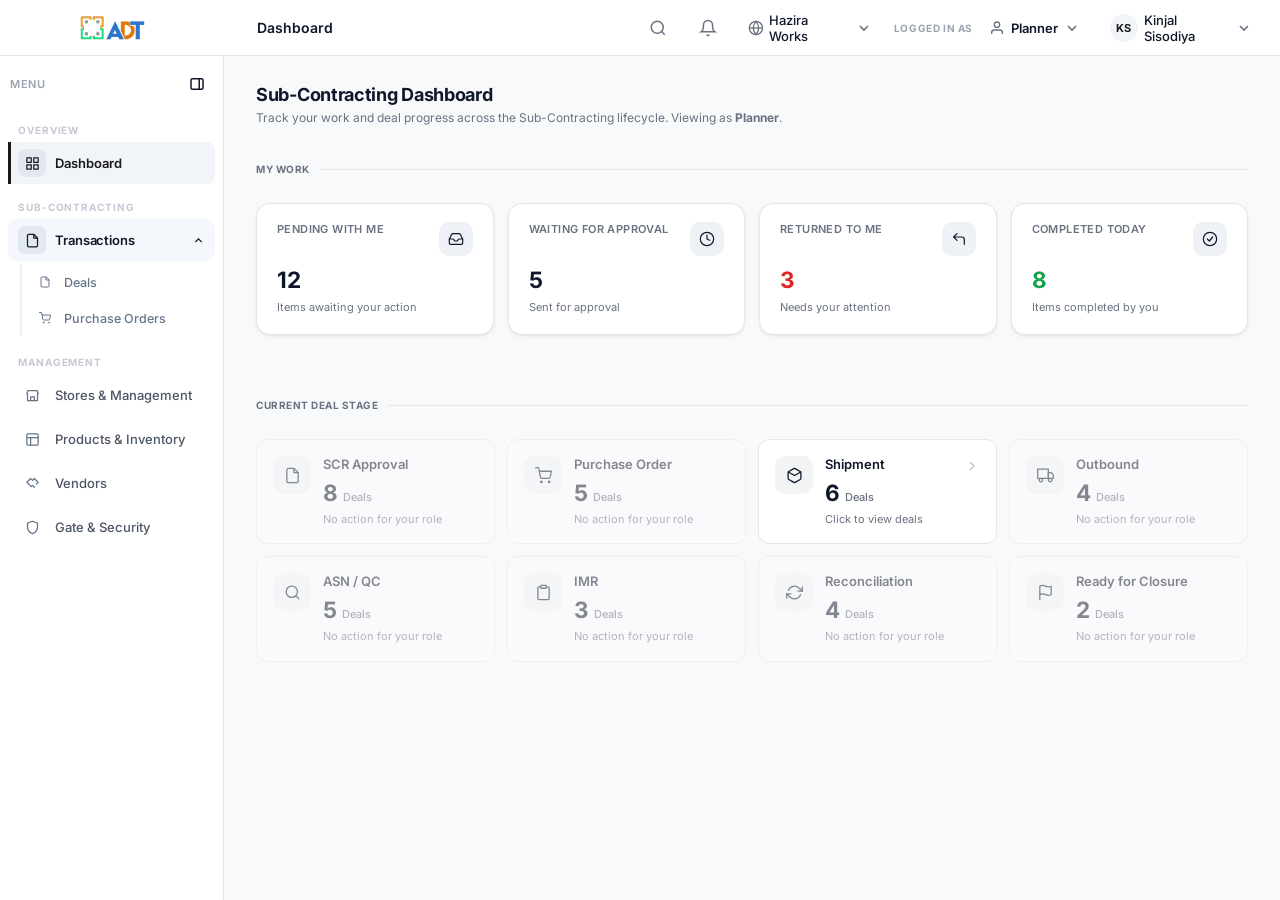
==== subcontracting_project.html @ e1816f23 "Sub-Contracting prototype in the ADT design system The SCR -> PO -> Shipment -> Outbound -> ASN/QC -" ====
<!DOCTYPE html>
<html lang="en">
<head>
<meta charset="UTF-8">
<meta name="viewport" content="width=device-width, initial-scale=1.0">
<title>Sub-Contracting — ADT</title>

<!-- THE SHELL IS ADT'S, UNCHANGED. This page loads the same stylesheets as
     index.html, in the same order, and reuses the same component classes, so
     the Sub-Contracting module looks and behaves like every other module
     rather than like a second product sharing a palette. Only the last sheet
     is new, and it adds .sc-* selectors alone. -->
<link rel="stylesheet" href="css/fonts.css">
<link rel="stylesheet" href="css/main.css">
<link rel="stylesheet" href="css/leaves.css">
<link rel="stylesheet" href="css/dashboard-multiview.css">
<!-- Loaded after main.css on purpose: the button system is authoritative. -->
<link rel="stylesheet" href="css/buttons.css">
<!-- Motion and row actions layer on top of the finished component set. -->
<link rel="stylesheet" href="css/motion.css">
<link rel="stylesheet" href="css/quick-actions.css">
<!-- Settles control height and button shape across every form and popup. -->
<link rel="stylesheet" href="css/form-system.css">
<!-- LAST: this module's own three shapes. Additive, .sc-* only. -->
<link rel="stylesheet" href="css/subcontracting.css">
</head>

<body>

<div id="v-sc" class="view active">

  <!-- ══ TOPBAR ══════════════════════════════════════════════════════════
       ADT's header, with one module-specific control: "Logged in as". The
       role is not a preference here — it decides which stages are open, which
       actions a log can record, and who a deal is pending with — so it sits
       in the header beside the entity, in the same dropdown shape. -->
  <div class="topbar">
    <div class="topbar-left">
      <div class="adt-logo"><img src="assets/logo.png" alt="Opendhi"></div>
      <span class="topbar-page" id="sc-page-title">Dashboard</span>
      <!-- The page action, in the slot index.html uses for Cost Calculator and
           Calendar: shown on the page it belongs to, hidden on the others. -->
      <button class="btn-primary btn-sm" id="sc-create-btn" style="display:none" onclick="scOpenCreateSCR()"></button>
    </div>

    <div class="topbar-right" style="position:relative">
      <button class="tb-icon" title="Search" onclick="scToast('Search is not wired in this prototype','info')"><svg width="18" height="18" viewBox="0 0 24 24" fill="none" stroke="currentColor" stroke-width="2"><circle cx="11" cy="11" r="8"/><line x1="21" y1="21" x2="16.65" y2="16.65"/></svg></button>
      <button class="tb-icon" title="Notifications" onclick="scToast('No new notifications','info')"><svg width="18" height="18" viewBox="0 0 24 24" fill="none" stroke="currentColor" stroke-width="2"><path d="M18 8A6 6 0 0 0 6 8c0 7-3 9-3 9h18s-3-2-3-9"/><path d="M13.73 21a2 2 0 0 1-3.46 0"/></svg></button>

      <!-- Entity -->
      <div class="hdr-dd-wrap" id="sc-entity-wrap">
        <div class="company-sel" onclick="scToggleDD('sc-entity-dd',event)">
          <svg viewBox="0 0 24 24" fill="none" stroke="currentColor" stroke-width="2"><circle cx="12" cy="12" r="10"/><line x1="2" y1="12" x2="22" y2="12"/><path d="M12 2a15.3 15.3 0 0 1 4 10 15.3 15.3 0 0 1-4 10 15.3 15.3 0 0 1-4-10 15.3 15.3 0 0 1 4-10z"/></svg>
          Hazira Works
          <svg class="hdr-dd-chev" viewBox="0 0 24 24" fill="none" stroke="currentColor" stroke-width="2.5"><polyline points="6 9 12 15 18 9"/></svg>
        </div>
        <div class="hdr-dd-panel" id="sc-entity-dd">
          <div class="hdr-dd-header">
            <div class="hdr-dd-entity-logo">HW</div>
            <div>
              <div class="hdr-dd-title">Hazira Works</div>
              <div class="hdr-dd-subtitle">Plant ID: PL-0021</div>
            </div>
          </div>
          <div class="hdr-dd-divider"></div>
          <div class="hdr-dd-info-row"><span class="hdr-dd-info-label">Purchase Office</span><span class="hdr-dd-info-val">PUR-121</span></div>
          <div class="hdr-dd-info-row"><span class="hdr-dd-info-label">Country</span><span class="hdr-dd-info-val">India</span></div>
        </div>
      </div>

      <!-- Logged in as -->
      <div class="hdr-dd-wrap sc-role-wrap" id="sc-role-wrap">
        <span class="sc-role-eyebrow">Logged in as</span>
        <div class="company-sel sc-role-sel" onclick="scToggleDD('sc-role-dd',event)">
          <svg viewBox="0 0 24 24" fill="none" stroke="currentColor" stroke-width="2"><path d="M20 21v-2a4 4 0 0 0-4-4H8a4 4 0 0 0-4 4v2"/><circle cx="12" cy="7" r="4"/></svg>
          <span class="sc-role-name" id="sc-role-name">Planner</span>
          <svg class="hdr-dd-chev" viewBox="0 0 24 24" fill="none" stroke="currentColor" stroke-width="2.5"><polyline points="6 9 12 15 18 9"/></svg>
        </div>
        <div class="hdr-dd-panel hdr-dd-panel-right sc-role-dd" id="sc-role-dd"></div>
      </div>

      <!-- User -->
      <div class="hdr-dd-wrap" id="sc-user-wrap">
        <div class="user-sel" onclick="scToggleDD('sc-user-dd',event)">
          <div class="user-avatar-sm">KS</div>
          Kinjal Sisodiya
          <svg class="hdr-dd-chev" viewBox="0 0 24 24" fill="none" stroke="currentColor" stroke-width="2.5"><polyline points="6 9 12 15 18 9"/></svg>
        </div>
        <div class="hdr-dd-panel hdr-dd-panel-right" id="sc-user-dd">
          <div class="hdr-dd-header">
            <div class="user-avatar-sm" style="width:36px;height:36px;font-size:13px;flex-shrink:0">KS</div>
            <div>
              <div class="hdr-dd-title">Kinjal Sisodiya</div>
              <div class="hdr-dd-subtitle">kinjal@hazira.works</div>
            </div>
          </div>
          <div class="hdr-dd-info-row"><span class="hdr-dd-info-label">Role</span><span class="hdr-dd-info-val" id="sc-user-role">Planner</span></div>
          <div class="hdr-dd-info-row"><span class="hdr-dd-info-label">Last login</span><span class="hdr-dd-info-val">Today, 9:41 AM</span></div>
          <div class="hdr-dd-divider"></div>
          <button class="hdr-dd-item hdr-dd-item-danger" onclick="scCloseAllDD()">
            <svg width="14" height="14" viewBox="0 0 24 24" fill="none" stroke="currentColor" stroke-width="2"><path d="M9 21H5a2 2 0 0 1-2-2V5a2 2 0 0 1 2-2h4"/><polyline points="16 17 21 12 16 7"/><line x1="21" y1="12" x2="9" y2="12"/></svg>
            Sign Out
          </button>
        </div>
      </div>
    </div>
  </div>

  <!-- ══ BODY ════════════════════════════════════════════════════════════
       MOCK RAIL. The nav below mirrors the one in the source prototype and is
       built from a single array in js/subcontracting.js (SC_NAV) using ADT's
       own .sb-item / .sb-parent markup. Replace that array with the real
       structure and nothing else has to change. -->
  <div class="content-area">
    <div class="sidebar" id="sc-sidebar"></div>
    <div class="page-content" id="adt-content"></div>
  </div>

</div>

<!-- Popups mount here rather than inside #adt-content, so a re-render behind an
     open form cannot throw away what has been typed into it. -->
<div id="sc-modal-root"></div>

<script src="js/subcontracting.js"></script>

</body>
</html>
---- css/fonts.css ----
﻿/* cyrillic-ext */
@font-face {
  font-family: 'Inter';
  font-style: normal;
  font-weight: 400;
  font-display: swap;
  src: url("../assets/font_02.woff2") format('woff2');
  unicode-range: U+0460-052F, U+1C80-1C8A, U+20B4, U+2DE0-2DFF, U+A640-A69F, U+FE2E-FE2F;
}
/* cyrillic */
@font-face {
  font-family: 'Inter';
  font-style: normal;
  font-weight: 400;
  font-display: swap;
  src: url("../assets/font_03.woff2") format('woff2');
  unicode-range: U+0301, U+0400-045F, U+0490-0491, U+04B0-04B1, U+2116;
}
/* greek-ext */
@font-face {
  font-family: 'Inter';
  font-style: normal;
  font-weight: 400;
  font-display: swap;
  src: url("../assets/font_04.woff2") format('woff2');
  unicode-range: U+1F00-1FFF;
}
/* greek */
@font-face {
  font-family: 'Inter';
  font-style: normal;
  font-weight: 400;
  font-display: swap;
  src: url("../assets/font_05.woff2") format('woff2');
  unicode-range: U+0370-0377, U+037A-037F, U+0384-038A, U+038C, U+038E-03A1, U+03A3-03FF;
}
/* vietnamese */
@font-face {
  font-family: 'Inter';
  font-style: normal;
  font-weight: 400;
  font-display: swap;
  src: url("../assets/font_06.woff2") format('woff2');
  unicode-range: U+0102-0103, U+0110-0111, U+0128-0129, U+0168-0169, U+01A0-01A1, U+01AF-01B0, U+0300-0301, U+0303-0304, U+0308-0309, U+0323, U+0329, U+1EA0-1EF9, U+20AB;
}
/* latin-ext */
@font-face {
  font-family: 'Inter';
  font-style: normal;
  font-weight: 400;
  font-display: swap;
  src: url("../assets/font_07.woff2") format('woff2');
  unicode-range: U+0100-02BA, U+02BD-02C5, U+02C7-02CC, U+02CE-02D7, U+02DD-02FF, U+0304, U+0308, U+0329, U+1D00-1DBF, U+1E00-1E9F, U+1EF2-1EFF, U+2020, U+20A0-20AB, U+20AD-20C0, U+2113, U+2C60-2C7F, U+A720-A7FF;
}
/* latin */
@font-face {
  font-family: 'Inter';
  font-style: normal;
  font-weight: 400;
  font-display: swap;
  src: url("../assets/font_08.woff2") format('woff2');
  unicode-range: U+0000-00FF, U+0131, U+0152-0153, U+02BB-02BC, U+02C6, U+02DA, U+02DC, U+0304, U+0308, U+0329, U+2000-206F, U+20AC, U+2122, U+2191, U+2193, U+2212, U+2215, U+FEFF, U+FFFD;
}
/* cyrillic-ext */
@font-face {
  font-family: 'Inter';
  font-style: normal;
  font-weight: 500;
  font-display: swap;
  src: url("../assets/font_02.woff2") format('woff2');
  unicode-range: U+0460-052F, U+1C80-1C8A, U+20B4, U+2DE0-2DFF, U+A640-A69F, U+FE2E-FE2F;
}
/* cyrillic */
@font-face {
  font-family: 'Inter';
  font-style: normal;
  font-weight: 500;
  font-display: swap;
  src: url("../assets/font_03.woff2") format('woff2');
  unicode-range: U+0301, U+0400-045F, U+0490-0491, U+04B0-04B1, U+2116;
}
/* greek-ext */
@font-face {
  font-family: 'Inter';
  font-style: normal;
  font-weight: 500;
  font-display: swap;
  src: url("../assets/font_04.woff2") format('woff2');
  unicode-range: U+1F00-1FFF;
}
/* greek */
@font-face {
  font-family: 'Inter';
  font-style: normal;
  font-weight: 500;
  font-display: swap;
  src: url("../assets/font_05.woff2") format('woff2');
  unicode-range: U+0370-0377, U+037A-037F, U+0384-038A, U+038C, U+038E-03A1, U+03A3-03FF;
}
/* vietnamese */
@font-face {
  font-family: 'Inter';
  font-style: normal;
  font-weight: 500;
  font-display: swap;
  src: url("../assets/font_06.woff2") format('woff2');
  unicode-range: U+0102-0103, U+0110-0111, U+0128-0129, U+0168-0169, U+01A0-01A1, U+01AF-01B0, U+0300-0301, U+0303-0304, U+0308-0309, U+0323, U+0329, U+1EA0-1EF9, U+20AB;
}
/* latin-ext */
@font-face {
  font-family: 'Inter';
  font-style: normal;
  font-weight: 500;
  font-display: swap;
  src: url("../assets/font_07.woff2") format('woff2');
  unicode-range: U+0100-02BA, U+02BD-02C5, U+02C7-02CC, U+02CE-02D7, U+02DD-02FF, U+0304, U+0308, U+0329, U+1D00-1DBF, U+1E00-1E9F, U+1EF2-1EFF, U+2020, U+20A0-20AB, U+20AD-20C0, U+2113, U+2C60-2C7F, U+A720-A7FF;
}
/* latin */
@font-face {
  font-family: 'Inter';
  font-style: normal;
  font-weight: 500;
  font-display: swap;
  src: url("../assets/font_08.woff2") format('woff2');
  unicode-range: U+0000-00FF, U+0131, U+0152-0153, U+02BB-02BC, U+02C6, U+02DA, U+02DC, U+0304, U+0308, U+0329, U+2000-206F, U+20AC, U+2122, U+2191, U+2193, U+2212, U+2215, U+FEFF, U+FFFD;
}
/* cyrillic-ext */
@font-face {
  font-family: 'Inter';
  font-style: normal;
  font-weight: 600;
  font-display: swap;
  src: url("../assets/font_02.woff2") format('woff2');
  unicode-range: U+0460-052F, U+1C80-1C8A, U+20B4, U+2DE0-2DFF, U+A640-A69F, U+FE2E-FE2F;
}
/* cyrillic */
@font-face {
  font-family: 'Inter';
  font-style: normal;
  font-weight: 600;
  font-display: swap;
  src: url("../assets/font_03.woff2") format('woff2');
  unicode-range: U+0301, U+0400-045F, U+0490-0491, U+04B0-04B1, U+2116;
}
/* greek-ext */
@font-face {
  font-family: 'Inter';
  font-style: normal;
  font-weight: 600;
  font-display: swap;
  src: url("../assets/font_04.woff2") format('woff2');
  unicode-range: U+1F00-1FFF;
}
/* greek */
@font-face {
  font-family: 'Inter';
  font-style: normal;
  font-weight: 600;
  font-display: swap;
  src: url("../assets/font_05.woff2") format('woff2');
  unicode-range: U+0370-0377, U+037A-037F, U+0384-038A, U+038C, U+038E-03A1, U+03A3-03FF;
}
/* vietnamese */
@font-face {
  font-family: 'Inter';
  font-style: normal;
  font-weight: 600;
  font-display: swap;
  src: url("../assets/font_06.woff2") format('woff2');
  unicode-range: U+0102-0103, U+0110-0111, U+0128-0129, U+0168-0169, U+01A0-01A1, U+01AF-01B0, U+0300-0301, U+0303-0304, U+0308-0309, U+0323, U+0329, U+1EA0-1EF9, U+20AB;
}
/* latin-ext */
@font-face {
  font-family: 'Inter';
  font-style: normal;
  font-weight: 600;
  font-display: swap;
  src: url("../assets/font_07.woff2") format('woff2');
  unicode-range: U+0100-02BA, U+02BD-02C5, U+02C7-02CC, U+02CE-02D7, U+02DD-02FF, U+0304, U+0308, U+0329, U+1D00-1DBF, U+1E00-1E9F, U+1EF2-1EFF, U+2020, U+20A0-20AB, U+20AD-20C0, U+2113, U+2C60-2C7F, U+A720-A7FF;
}
/* latin */
@font-face {
  font-family: 'Inter';
  font-style: normal;
  font-weight: 600;
  font-display: swap;
  src: url("../assets/font_08.woff2") format('woff2');
  unicode-range: U+0000-00FF, U+0131, U+0152-0153, U+02BB-02BC, U+02C6, U+02DA, U+02DC, U+0304, U+0308, U+0329, U+2000-206F, U+20AC, U+2122, U+2191, U+2193, U+2212, U+2215, U+FEFF, U+FFFD;
}
/* cyrillic-ext */
@font-face {
  font-family: 'Inter';
  font-style: normal;
  font-weight: 700;
  font-display: swap;
  src: url("../assets/font_02.woff2") format('woff2');
  unicode-range: U+0460-052F, U+1C80-1C8A, U+20B4, U+2DE0-2DFF, U+A640-A69F, U+FE2E-FE2F;
}
/* cyrillic */
@font-face {
  font-family: 'Inter';
  font-style: normal;
  font-weight: 700;
  font-display: swap;
  src: url("../assets/font_03.woff2") format('woff2');
  unicode-range: U+0301, U+0400-045F, U+0490-0491, U+04B0-04B1, U+2116;
}
/* greek-ext */
@font-face {
  font-family: 'Inter';
  font-style: normal;
  font-weight: 700;
  font-display: swap;
  src: url("../assets/font_04.woff2") format('woff2');
  unicode-range: U+1F00-1FFF;
}
/* greek */
@font-face {
  font-family: 'Inter';
  font-style: normal;
  font-weight: 700;
  font-display: swap;
  src: url("../assets/font_05.woff2") format('woff2');
  unicode-range: U+0370-0377, U+037A-037F, U+0384-038A, U+038C, U+038E-03A1, U+03A3-03FF;
}
/* vietnamese */
@font-face {
  font-family: 'Inter';
  font-style: normal;
  font-weight: 700;
  font-display: swap;
  src: url("../assets/font_06.woff2") format('woff2');
  unicode-range: U+0102-0103, U+0110-0111, U+0128-0129, U+0168-0169, U+01A0-01A1, U+01AF-01B0, U+0300-0301, U+0303-0304, U+0308-0309, U+0323, U+0329, U+1EA0-1EF9, U+20AB;
}
/* latin-ext */
@font-face {
  font-family: 'Inter';
  font-style: normal;
  font-weight: 700;
  font-display: swap;
  src: url("../assets/font_07.woff2") format('woff2');
  unicode-range: U+0100-02BA, U+02BD-02C5, U+02C7-02CC, U+02CE-02D7, U+02DD-02FF, U+0304, U+0308, U+0329, U+1D00-1DBF, U+1E00-1E9F, U+1EF2-1EFF, U+2020, U+20A0-20AB, U+20AD-20C0, U+2113, U+2C60-2C7F, U+A720-A7FF;
}
/* latin */
@font-face {
  font-family: 'Inter';
  font-style: normal;
  font-weight: 700;
  font-display: swap;
  src: url("../assets/font_08.woff2") format('woff2');
  unicode-range: U+0000-00FF, U+0131, U+0152-0153, U+02BB-02BC, U+02C6, U+02DA, U+02DC, U+0304, U+0308, U+0329, U+2000-206F, U+20AC, U+2122, U+2191, U+2193, U+2212, U+2215, U+FEFF, U+FFFD;
}
/* cyrillic-ext */
@font-face {
  font-family: 'Inter';
  font-style: normal;
  font-weight: 800;
  font-display: swap;
  src: url("../assets/font_02.woff2") format('woff2');
  unicode-range: U+0460-052F, U+1C80-1C8A, U+20B4, U+2DE0-2DFF, U+A640-A69F, U+FE2E-FE2F;
}
/* cyrillic */
@font-face {
  font-family: 'Inter';
  font-style: normal;
  font-weight: 800;
  font-display: swap;
  src: url("../assets/font_03.woff2") format('woff2');
  unicode-range: U+0301, U+0400-045F, U+0490-0491, U+04B0-04B1, U+2116;
}
/* greek-ext */
@font-face {
  font-family: 'Inter';
  font-style: normal;
  font-weight: 800;
  font-display: swap;
  src: url("../assets/font_04.woff2") format('woff2');
  unicode-range: U+1F00-1FFF;
}
/* greek */
@font-face {
  font-family: 'Inter';
  font-style: normal;
  font-weight: 800;
  font-display: swap;
  src: url("../assets/font_05.woff2") format('woff2');
  unicode-range: U+0370-0377, U+037A-037F, U+0384-038A, U+038C, U+038E-03A1, U+03A3-03FF;
}
/* vietnamese */
@font-face {
  font-family: 'Inter';
  font-style: normal;
  font-weight: 800;
  font-display: swap;
  src: url("../assets/font_06.woff2") format('woff2');
  unicode-range: U+0102-0103, U+0110-0111, U+0128-0129, U+0168-0169, U+01A0-01A1, U+01AF-01B0, U+0300-0301, U+0303-0304, U+0308-0309, U+0323, U+0329, U+1EA0-1EF9, U+20AB;
}
/* latin-ext */
@font-face {
  font-family: 'Inter';
  font-style: normal;
  font-weight: 800;
  font-display: swap;
  src: url("../assets/font_07.woff2") format('woff2');
  unicode-range: U+0100-02BA, U+02BD-02C5, U+02C7-02CC, U+02CE-02D7, U+02DD-02FF, U+0304, U+0308, U+0329, U+1D00-1DBF, U+1E00-1E9F, U+1EF2-1EFF, U+2020, U+20A0-20AB, U+20AD-20C0, U+2113, U+2C60-2C7F, U+A720-A7FF;
}
/* latin */
@font-face {
  font-family: 'Inter';
  font-style: normal;
  font-weight: 800;
  font-display: swap;
  src: url("../assets/font_08.woff2") format('woff2');
  unicode-range: U+0000-00FF, U+0131, U+0152-0153, U+02BB-02BC, U+02C6, U+02DA, U+02DC, U+0304, U+0308, U+0329, U+2000-206F, U+20AC, U+2122, U+2191, U+2193, U+2212, U+2215, U+FEFF, U+FFFD;
}
---- css/main.css ----
﻿
:root{--orange:#1a1a1a;--navy:#0f172a;--gray:#6a7282;--light:#f8f9fb;--card:#fff;--border:#e5e7eb;--ol:#f1f5f9;--green:var(--st-ok-fg);--red:#ef4444}
/* Dashboard widget type scale — single source of truth for every card/widget.
   Use these tokens instead of hard-coded px so all widgets stay optically aligned.
   10 / 11 / 12 / 13 / 15 / 18 / 26 — no in-between sizes. */
:root{
  --ds-metric:22.5px;    /* primary widget value: numbers + short status words */
  --ds-metric-text:18px; /* widget value that is a long text string (entity/company name) */
  --ds-h1:18px;          /* dashboard page title */
  --ds-h2:15px;          /* hero / feature panel title */
  --ds-title:13px;       /* section + panel titles, action card names */
  --ds-body:12px;        /* table + list body text, row labels and values */
  --ds-label:11px;       /* uppercase eyebrow label above a metric */
  --ds-caption:11px;     /* supporting caption under a metric, links, meta */
  --ds-micro:10px;       /* badges, pills, table headers, buttons in tables */
}
/* Shape system — radius says what a thing IS, so shape alone is readable at a glance.
   PILL  = read-only state. Status badges, tags, chips, counts. Never clickable.
   SQUARE= actionable. Buttons, tabs, selects, inputs, toggles. Always clickable.
   Do not mix: a pill-shaped button or a square status badge breaks the signal. */
:root{
  --r-status:999px;   /* status badges / tags / chips / count pills */
  --r-control:8px;    /* buttons, tabs, dropdowns, filters — square card, rounded edges */
  --r-input:999px;    /* single-line typeable fields — fully rounded card */
  --r-card:14px;      /* cards and panels */
}
/* Shape tells you how a control behaves:
     ROUNDED (--r-input)   you type into it        text / search / number / date
     SQUARE  (--r-control) you pick or press it    dropdowns, filters, buttons
   Multi-line textareas stay square: a pill radius would eat into the text box. */
/* Status colour coding — one meaning per hue, used by EVERY status indicator.
   Never hard-code a status colour; pick the state and use its three tokens.
     ok    green  settled + positive : Active, Approved, Paid, Present, Submitted, Completed
     wait  amber  still in flight    : Pending, In Progress, Waiting for..., Onboarding
     bad   red    settled + negative : Blocked, Rejected, Inactive, Absent, Unapproved, Unpaid
     info  blue   purely informational: Open, Available, Created
     idle  grey   no longer in play  : Closed, Expired, Draft, Weekend, Unresolved
   Amber means "waiting", never "bad" — that distinction is why Unapproved/Unpaid are red. */
:root{
  --st-ok-bg:#dcfce7;   --st-ok-fg:#16a34a;   --st-ok-bd:#86efac;
/* ONE GREEN.  --st-ok-fg above is it, and --green in the palette at the top of
   this file is now an alias of it rather than a second opinion.

   There were five greens meaning the same thing. --green was #22c55e and
   --st-ok-fg #16a34a, so two captions that both mean "this went well" - the
   dashboard's "75% of team" and the timesheet's "+16 days vs last month" -
   were rendered in visibly different greens on screens the user flips between.
   Around them sat #15803d on two badges, #4ade80 on the timesheet present
   rail, and #f0fdf4 as a fifth tint under three more. None of the five was
   chosen against the others; each was picked once, locally, and never
   compared.

   Every one of them now resolves to the --st-ok-* triple. Contract pipeline
   stage 6 does too: its bg and bd were already identical to ok's and only its
   fg differed, by a hair - a near-match reads as a mistake where a clear
   difference reads as meaning.

   WHAT IS DELIBERATELY NOT ONE GREEN: --st-p4 (lime) and --st-p8 (deep green)
   in the ladder below. There the SHADE IS THE DATA - it says how far along a
   contract is - and the set is documented as clearing dE 12 pairwise. Fold
   those into one green and the ladder stops carrying information. Teal
   (#0d9488, the AI-recommend badge) is a different hue and a different
   meaning, and is left alone. */
  --st-wait-bg:#fef3c7; --st-wait-fg:#92400e; --st-wait-bd:#fde68a;
  --st-bad-bg:#fee2e2;  --st-bad-fg:#dc2626;  --st-bad-bd:#fca5a5;
  --st-info-bg:#eff6ff; --st-info-fg:#2563eb; --st-info-bd:#93c5fd;
  --st-idle-bg:#f1f5f9; --st-idle-fg:#64748b; --st-idle-bd:#cbd5e1;
  /* Contract pipeline. The 5 tones above answer "is this good or bad"; a deal
     also has to answer "how far along is it". Two families carry that:
       SENT / waiting  -> blues,  deepening   (cyan -> blue -> violet)
       APPROVED        -> greens, deepening   (teal -> olive -> green)
     then amber while onboarding, deep green when ready. Every pair in this
     set clears ΔE 12 against each other AND against red Inactive, which shows
     in the same table; all eight pass AA contrast. */
  --st-p1-bg:#cffafe; --st-p1-fg:#0e7490; --st-p1-bd:#67e8f9;  /* 1 Submitted          sent */
  --st-p2-bg:#ccfbf1; --st-p2-fg:#0f766e; --st-p2-bd:#5eead4;  /* 2 Quotation Approved approved */
  --st-p3-bg:#dbeafe; --st-p3-fg:#1d4ed8; --st-p3-bd:#93c5fd;  /* 3 Proposal Sent      sent */
  --st-p4-bg:#d9f99d; --st-p4-fg:#3f6212; --st-p4-bd:#bef264;  /* 4 Proposal Approved  approved */
  --st-p5-bg:#ede9fe; --st-p5-fg:#6d28d9; --st-p5-bd:#c4b5fd;  /* 5 Contract Sent      sent */
  --st-p6-bg:var(--st-ok-bg); --st-p6-fg:var(--st-ok-fg); --st-p6-bd:var(--st-ok-bd);  /* 6 Contract Approved  approved */
  --st-p7-bg:#fef3c7; --st-p7-fg:#92400e; --st-p7-bd:#fde68a;  /* 7 Onboarding         in progress */
  --st-p8-bg:#bbf7d0; --st-p8-fg:#14532d; --st-p8-bd:#4ade80;  /* 8 Ready for Payroll  done */
}
/* Line-item selection — ONE feedback for every clickable row/cell in the app:
   table rows (listings, leaves, policies, payroll, tickets…), timesheet day
   cells, picker list items. Grey on click, same fade, same orange rail.
   Never hard-code a selected background; use these three.

   GREY, NOT BLUE. These were --st-info-bg blue, which put a status colour on
   a row for a reason that has nothing to do with its status - an open record
   read as an informational one, and next to a real blue badge the two argued.
   Grey says "this is the one you are looking at" and says nothing else, which
   is all selection ever means. The orange rail is what makes it unmistakable;
   the fill only has to be a step darker than --row-hover. */
:root{
  --row-hover:#fafbfc;      /* pointer is over it, nothing committed yet */
  --row-sel:#f1f3f5;        /* clicked / open — the same neutral as the icon chips */
  --row-sel-hover:#e7eaee;  /* clicked AND hovered */
  --row-sel-rail:var(--orange);  /* 3px inset accent rail on the leading edge */
  --row-fade:background-color .16s ease;
}
*,*::before,*::after{margin:0;padding:0;box-sizing:border-box;font-family:'Inter',sans-serif}
body{font-family:'Inter',sans-serif;background:var(--light);color:var(--navy);overflow:hidden;height:100vh;-webkit-font-smoothing:antialiased;-moz-osx-font-smoothing:grayscale;text-rendering:optimizeLegibility;font-feature-settings:'cv02','cv03','cv04','cv11'}
@keyframes fadeUp{from{opacity:0;transform:translateY(8px)}to{opacity:1;transform:translateY(0)}}
@keyframes blink{0%,100%{opacity:.3}50%{opacity:1}}
@keyframes fadeIn{from{opacity:0}to{opacity:1}}
.view{display:none;flex-direction:column;height:100vh;width:100%;animation:fadeIn .3s ease}
.view.active{display:flex}
/* TOPBAR */
.topbar{height:56px;background:var(--card);border-bottom:1px solid var(--border);display:flex;align-items:center;justify-content:space-between;padding:0 20px;flex-shrink:0;z-index:20}
.topbar-left{display:flex;align-items:center;gap:12px;flex:1;min-width:0}
.topbar-center{display:flex;align-items:center;justify-content:center;flex:0 0 auto}
.topbar-right{display:flex;align-items:center;gap:14px;flex:1;min-width:0;justify-content:flex-end}
/* The logo is the app's mark, not the first item in the page's own row: it is
   centred over the rail, and the page title, the + button and page actions like
   Cost Calculator line up with the CONTENT - they start exactly where the rail
   ends. The logo is therefore given the rail's own strip to sit in. --sb-w is
   stamped on the view by buildSidebar, so both follow the rail when it collapses.
   min-width, not width: collapsed the strip is narrower than the logo itself,
   and the logo keeps its natural size rather than being overflowed. */
.adt-logo{display:flex;align-items:center;justify-content:center;gap:6px;flex-shrink:0;
  /* The strip is the rail itself - its width plus its 1px border - measured from
     the window edge, so the two negative margins undo the frame around it: the
     topbar's own 20px padding on the left, and .topbar-left's 12px gap on the
     right, which the next item immediately adds back. The logo is then centred
     on the rail below it, and the page title still begins exactly where the rail
     ends. */
  margin-left:-20px;
  /* -12px cancels .topbar-left's gap so the next item would begin exactly at
     the rail's edge; the gutter then carries it the rest of the way, to the
     column the content is actually in. */
  margin-right:calc(var(--pg-gutter, 32px) - 12px);
  min-width:calc(var(--sb-w, 224px) + 1px);
  /* THE MARGINS ARE PART OF THE MOVE. Collapsing swaps this whole block -
     min-width AND both margins - so leaving the margins out of the transition
     made the logo jump 20px while its strip was still gliding shut. Same
     duration and curve as .sidebar, so the rail and the header travel as one
     movement rather than two that nearly agree. */
  transition:min-width var(--t-base,260ms) var(--e-in-out,cubic-bezier(.65,0,.35,1)),
             margin-left var(--t-base,260ms) var(--e-in-out,cubic-bezier(.65,0,.35,1)),
             margin-right var(--t-base,260ms) var(--e-in-out,cubic-bezier(.65,0,.35,1))}
/* COLLAPSED RAIL. 63px is narrower than the logo itself, so there is no strip to
   centre it in and nothing for the title to line up with. The negative margins
   have to go with it - left, the logo was sitting flush against the window edge;
   right, the -12px was eating the row gap and the page title was touching the
   logo. Back to ordinary topbar spacing: the 20px gutter and one 12px gap. */
.view.sb-collapsed .adt-logo{margin-left:0;margin-right:var(--pg-gutter, 32px);min-width:0}
.adt-logo img{height:26px;width:auto;display:block}
.adt-logo svg{width:28px;height:28px}
.adt-logo-text{font-weight:800;font-size:18px;color:var(--navy);letter-spacing:-.5px}
.topbar-page{font-size:14px;font-weight:600;color:var(--navy);white-space:nowrap}
.sidebar-toggle{width:32px;height:32px;display:flex;align-items:center;justify-content:center;border:0;background:transparent;color:var(--navy);border-radius:8px;cursor:pointer;transition:.2s;flex-shrink:0}
.sidebar-toggle:hover{background:var(--btn-ghost-bg);color:var(--btn-accent)}
.sidebar-toggle svg{width:18px;height:18px}
.page-add-btn{width:22px;height:22px;border:0;border-radius:50%;background:var(--orange);color:#fff;display:flex;align-items:center;justify-content:center;cursor:pointer;transition:.2s;flex-shrink:0}
/* These two sit outside the button system and are already --orange (#1a1a1a)
   at rest, so --btn-accent would be no change at all - they go to pure black.
   Same direction as every other hover: darker, never a different hue. */
.page-add-btn:hover{background:var(--btn-solid-hover);transform:scale(1.08)}
.page-add-btn svg{width:12px;height:12px}
.tb-icon{width:36px;height:36px;display:flex;align-items:center;justify-content:center;border-radius:10px;border:none;cursor:pointer;background:0;color:var(--gray);transition:.2s}
.tb-icon:hover{background:var(--btn-ghost-bg);color:var(--btn-accent)}
.agent-btn{display:flex;align-items:center;gap:8px;padding:8px 18px;background:linear-gradient(135deg,#111827,#2d2d38);color:#fff;border:none;border-radius:var(--r-control);cursor:pointer;font-size:12px;font-weight:600;font-family:inherit;letter-spacing:.1px;transition:transform .18s ease,box-shadow .18s ease,background .18s ease}
.agent-btn:hover{background:linear-gradient(135deg,#000,#1a1a20)}
.agent-btn:active{transform:translateY(0) scale(.97)}
.agent-btn .spark{display:flex;align-items:center;justify-content:center;color:#fbbf24;filter:drop-shadow(0 0 4px rgba(251,191,36,.55));animation:agent-spark-pulse 2.4s ease-in-out infinite}
@keyframes agent-spark-pulse{0%,100%{transform:scale(1) rotate(0deg);opacity:1}50%{transform:scale(1.18) rotate(10deg);opacity:.82}}
.company-sel,.user-sel{display:flex;align-items:center;gap:6px;font-size:13px;font-weight:500;cursor:pointer;color:var(--navy);padding:5px 8px;border-radius:8px;transition:background .15s}
.company-sel:hover,.user-sel:hover{background:var(--light)}
.company-sel svg,.user-sel svg{width:16px;height:16px;color:var(--gray)}
.hdr-dd-chev{transition:transform .18s}
.user-avatar-sm{width:28px;height:28px;border-radius:50%;background:var(--ol);display:flex;align-items:center;justify-content:center;font-size:11px;font-weight:700;color:var(--orange)}
/* Header dropdowns */
.hdr-dd-wrap{position:relative}
.hdr-dd-panel{position:absolute;top:calc(100% + 10px);left:0;min-width:240px;background:#fff;border:1px solid var(--border);border-radius:14px;box-shadow:0 8px 30px rgba(0,0,0,.12);z-index:999;padding:8px;display:none;animation:hdrFadeIn .15s ease}
.hdr-dd-panel-right{left:auto;right:0}
.hdr-dd-panel.open{display:block}
@keyframes hdrFadeIn{from{opacity:0;transform:translateY(-6px)}to{opacity:1;transform:translateY(0)}}
.hdr-dd-header{display:flex;align-items:center;gap:10px;padding:10px 10px 12px}
.hdr-dd-entity-logo{width:36px;height:36px;border-radius:9px;background:var(--ol);display:flex;align-items:center;justify-content:center;font-size:12px;font-weight:800;color:var(--orange);flex-shrink:0}
.hdr-dd-title{font-size:13px;font-weight:700;color:var(--navy);line-height:1.3}
.hdr-dd-subtitle{font-size:11px;color:var(--gray);margin-top:1px}
.hdr-dd-divider{height:1px;background:var(--border);margin:4px 0}
.hdr-dd-info-row{display:flex;align-items:center;justify-content:space-between;padding:5px 10px;font-size:12px}
.hdr-dd-info-label{color:var(--gray);font-weight:500}
.hdr-dd-info-val{color:var(--navy);font-weight:600}
.hdr-dd-badge{background:var(--st-ok-bg);color:var(--st-ok-fg);border-radius:var(--r-status);padding:2px 8px;font-size:11px}
.hdr-dd-item{display:flex;align-items:center;gap:9px;width:100%;padding:9px 10px;border:none;background:none;border-radius:8px;font-size:13px;font-weight:500;color:var(--navy);cursor:pointer;text-align:left;transition:background .12s}
.hdr-dd-item:hover{background:var(--light)}
.hdr-dd-item svg{color:var(--gray);flex-shrink:0}
.hdr-dd-item-danger{color:#dc2626}
.hdr-dd-item-danger svg{color:#dc2626}
.hdr-dd-item-danger:hover{background:#fef2f2}
/* SIDEBAR */
.sidebar{width:var(--sb-w,224px);background:var(--card);border-right:1px solid var(--border);display:flex;flex-direction:column;flex-shrink:0;overflow-y:auto;overflow-x:hidden;max-height:calc(100vh - 56px);padding:8px 0;transition:width var(--t-base,260ms) var(--e-in-out,cubic-bezier(.65,0,.35,1));scrollbar-width:thin;scrollbar-color:#e5e7eb transparent}
.sidebar::-webkit-scrollbar{width:3px}
.sidebar::-webkit-scrollbar-track{background:transparent}
.sidebar::-webkit-scrollbar-thumb{background:#e5e7eb;border-radius:99px}
.sidebar::-webkit-scrollbar-thumb:hover{background:#d1d5db}
.sidebar::-webkit-scrollbar-button{display:none;height:0;width:0}
.sidebar.collapsed{width:62px;padding:8px 0}
.sb-top{padding:4px 10px 8px;display:flex;align-items:center;justify-content:space-between;min-height:44px;flex-shrink:0}.sb-menu-label{font-size:11px;font-weight:600;color:#9ca3af;letter-spacing:.5px;text-transform:uppercase}
.sb-top .sidebar-toggle{width:32px;height:32px}
/* -- Nav items -- */
.sb-item{display:flex;align-items:center;gap:9px;padding:7px 10px;margin:1px 8px;cursor:pointer;font-size:13px;font-weight:500;color:#4b5563;transition:background .14s ease,color .14s ease,box-shadow .14s ease;background:transparent;border:none;border-radius:0;position:relative;text-align:left;flex-shrink:0;width:calc(100% - 16px)}
.sb-item:hover{background:#f1f5f9;color:#111827}
.sb-item:hover .sb-ico-wrap{background:#e2e8f0;color:#374151;transform:scale(1.08)}
/* Active marker for EVERY nav item, top level and children alike: a straight
   full-height bar. An inset box-shadow is clipped to the border box, so on a
   rounded item it curved around the corners into a bracket — hence the square
   corners above and the pseudo-element here. The AI launcher is excluded: its
   ::before is the animated gradient border, not a marker. */
/* Square on the left, rounded on the right. The two ends are doing different
   jobs: the left is where the 3px marker sits and it has to read as one solid
   edge with it, so a radius there would leave a sliver of background curving
   past the bar. The right end is just where the highlight stops, and a
   rounded end makes it read as a tab attached to the rail rather than a strip
   cut out of the sidebar. Marker stays square because it is positioned inside
   the left edge, which keeps its own 0 radius. */
.sb-item.active{color:var(--orange);font-weight:600;background:#f1f5f9;box-shadow:none;border-radius:0 var(--r-control) var(--r-control) 0}
.sb-item.active:not(.sb-item-ai)::before{content:'';position:absolute;left:0;top:0;bottom:0;width:3px;border-radius:0;background:var(--orange)}
.sb-item.active .sb-ico-wrap{background:#e2e8f0;color:var(--orange)}
/* -- Icon wrap -- */
.sb-ico-wrap{width:28px;height:28px;border-radius:7px;display:flex;align-items:center;justify-content:center;flex-shrink:0;background:transparent;color:#64748b;transition:background .14s ease,color .14s ease,transform .14s ease}
.sb-ico-wrap svg{width:15px;height:15px}
/* -- Dropdown parents -- */
.sb-parent{display:flex;align-items:center;gap:9px;padding:7px 10px;margin:1px 8px;cursor:pointer;font-size:13px;font-weight:500;color:#4b5563;transition:background .14s ease,color .14s ease;background:transparent;border:none;border-radius:9px;text-align:left;flex-shrink:0;width:calc(100% - 16px)}
.sb-parent:hover{background:#f1f5f9;color:#111827}
.sb-parent:hover .sb-ico-wrap{background:#e2e8f0;color:#374151;transform:scale(1.08)}
.sb-parent>span{flex:1;text-align:left}
.sb-parent.open{color:#111827;font-weight:600;background:#f4f7fb}
/* Group labels stay on one line. "Payroll Management" fits at weight 500 but
   wrapped once .open set it to 600; the chevron keeps its place either way. */
.sb-parent>span{flex:1;min-width:0;white-space:nowrap;overflow:hidden;text-overflow:ellipsis;letter-spacing:-.1px}
.sb-parent.open .sb-ico-wrap{background:#e2e8f0;color:var(--orange)}
.sb-parent.has-active{color:#111827;font-weight:600}
.sb-parent.has-active .sb-ico-wrap{background:#e2e8f0;color:var(--orange)}
.sb-parent.has-active:not(.open){background:transparent}
.sb-parent .sb-chev{width:13px;height:13px;transition:transform .28s cubic-bezier(.4,0,.2,1);color:#64748b;flex-shrink:0;margin-left:auto}
.sb-parent.open .sb-chev{transform:rotate(180deg);color:var(--orange)}
/* -- Section labels -- */
.sb-section{font-size:10px;font-weight:700;color:#c4c9d4;text-transform:uppercase;letter-spacing:.9px;padding:16px 18px 5px;flex-shrink:0}
/* -- Children -- */
.sb-children{display:flex;flex-direction:column;overflow:hidden;background:transparent;margin:2px 8px 4px 20px;padding:0;border-left:2px solid #edf0f4;flex-shrink:0;transition:max-height .32s cubic-bezier(.4,0,.2,1)}
.sb-children .sb-item{padding:6px 8px;margin:1px 4px;font-size:12.5px;color:#64748b;border-radius:0;gap:8px;flex-shrink:0;width:calc(100% - 8px);box-shadow:none}
.sb-children .sb-item .sb-ico-wrap{width:22px;height:22px;border-radius:5px;background:transparent;color:#64748b}
.sb-children .sb-item .sb-ico-wrap svg{width:12px;height:12px}
.sb-children .sb-item:hover{background:#f1f5f9;color:#111827}
.sb-children .sb-item:hover .sb-ico-wrap{background:#e2e8f0;color:#475569;transform:scale(1.08)}
/* marker comes from .sb-item.active::before above — same bar as the top level */
/* Restated here only because `.sb-children .sb-item` resets border-radius to 0
   further down the file at equal specificity, which would otherwise square a
   child item back off. Same shape as the top level. */
.sb-children .sb-item.active{color:var(--orange);font-weight:600;background:#f1f5f9;box-shadow:none;border-radius:0 var(--r-control) var(--r-control) 0}
.sb-children .sb-item.active .sb-ico-wrap{background:#e2e8f0;color:var(--orange)}
.sb-spacer{flex:1}
.sb-agent-launcher{margin:8px;padding:10px;border-radius:12px;background:var(--ol);border:1px solid #d1d5db;display:flex;align-items:center;justify-content:center;cursor:pointer;color:var(--orange);transition:.2s}
.sb-agent-launcher:hover{background:var(--btn-tint-bg);color:var(--btn-accent);transform:scale(1.04)}
.sb-agent-launcher svg{width:20px;height:20px}
/* == COLLAPSED sidebar ÃƒÂ¢Ã¢â€šÂ¬Ã¢â‚¬Â icon-only == */
.sidebar.collapsed .sb-item{padding:6px;margin:2px 6px;justify-content:center;width:auto;border-radius:10px;box-shadow:none}
.sidebar.collapsed .sb-item span{display:none}
.sidebar.collapsed .sb-item .sb-ico-wrap{width:34px;height:34px;border-radius:9px;background:transparent}
.sidebar.collapsed .sb-item:hover{background:transparent}
.sidebar.collapsed .sb-item:hover .sb-ico-wrap{background:#e8edf4;color:#374151;transform:scale(1.1)}
/* icon-only rail marks the active item with the ring on .sb-ico-wrap below,
   so the bar stays off here (the AI launcher keeps its gradient ::before) */
.sidebar.collapsed .sb-item.active{background:transparent;box-shadow:none}
.sidebar.collapsed .sb-item.active:not(.sb-item-ai)::before{display:none}
.sidebar.collapsed .sb-item.active .sb-ico-wrap{background:#f1f5f9;color:var(--orange);box-shadow:0 0 0 1.5px rgba(26,26,26,.25)}
.sidebar.collapsed .sb-section{display:none}
.sidebar.collapsed .sb-parent{display:flex;padding:6px;margin:2px 6px;justify-content:center;border-radius:10px;width:auto;background:transparent}
.sidebar.collapsed .sb-parent span,.sidebar.collapsed .sb-parent .sb-chev{display:none}
.sidebar.collapsed .sb-parent .sb-ico-wrap{width:34px;height:34px;border-radius:9px;background:transparent}
.sidebar.collapsed .sb-parent:hover{background:transparent}
.sidebar.collapsed .sb-parent:hover .sb-ico-wrap{background:#e8edf4;color:#374151;transform:scale(1.1)}
.sidebar.collapsed .sb-parent.has-active .sb-ico-wrap{background:#f1f5f9;color:var(--orange);box-shadow:0 0 0 1.5px rgba(26,26,26,.25)}
.sidebar.collapsed .sb-parent.open .sb-ico-wrap{background:#f1f5f9;color:var(--orange)}
.sidebar.collapsed .sb-top{justify-content:center;padding:4px}
.sidebar.collapsed .sb-children{display:none!important}
.sb-parent .sb-ico{width:16px;height:16px;flex-shrink:0}
/* -- AI Executive: animated gradient border -- */
@property --ai-border-angle{syntax:'<angle>';inherits:false;initial-value:0deg}
.sb-item-ai{position:relative}
.sb-item-ai::before{
  content:'';
  position:absolute;
  inset:0;
  border-radius:inherit;
  padding:1.4px;
  background:conic-gradient(from var(--ai-border-angle),#3b82f6 0deg,var(--st-ok-fg) 120deg,var(--red) 240deg,#3b82f6 360deg);
  -webkit-mask:linear-gradient(#000 0 0) content-box,linear-gradient(#000 0 0);
  -webkit-mask-composite:xor;
  mask-composite:exclude;
  opacity:.75;
  animation:ai-border-spin 7s linear infinite;
  pointer-events:none;
}
.sidebar.collapsed .sb-item-ai::before{animation-duration:9s}
.sb-item-ai.active::before{
  padding:1.8px;
  opacity:1;
  animation-duration:2.6s;
  background:conic-gradient(from var(--ai-border-angle),transparent 0deg,transparent 140deg,#fde3b8 200deg,#fbbf6b 250deg,var(--orange) 300deg,#fbbf6b 340deg,transparent 360deg);
}
.sb-item-ai.active{animation:ai-active-glow 2.4s ease-in-out infinite}
.sidebar.collapsed .sb-item-ai.active .sb-ico-wrap{animation:ai-active-glow-ico 2.4s ease-in-out infinite}
@keyframes ai-border-spin{to{--ai-border-angle:360deg}}
@keyframes ai-active-glow{
  0%,100%{box-shadow:inset 3px 0 0 var(--orange),0 2px 10px rgba(26,26,26,.16)}
  50%{box-shadow:inset 3px 0 0 var(--orange),0 4px 18px rgba(26,26,26,.32)}
}
@keyframes ai-active-glow-ico{
  0%,100%{box-shadow:0 0 0 1.5px rgba(26,26,26,.25)}
  50%{box-shadow:0 0 0 3px rgba(26,26,26,.4)}
}
/* NOTIFICATION POPOVER */
.notif-pop{position:absolute;top:52px;right:16px;width:380px;background:#fff;border:1px solid var(--border);border-radius:14px;box-shadow:0 12px 40px rgba(15,23,42,.12);z-index:100;animation:fadeUp .2s ease;overflow:hidden}
.notif-pop.hidden{display:none}
.np-head{padding:14px 16px 10px;display:flex;align-items:center;justify-content:space-between}
.np-title{font-size:15px;font-weight:700;color:var(--navy)}
.np-actions{display:flex;align-items:center;gap:6px}
.np-iconbtn{width:26px;height:26px;display:flex;align-items:center;justify-content:center;border:0;background:0;color:var(--gray);border-radius:6px;cursor:pointer;transition:.15s}
.np-iconbtn:hover{background:var(--btn-ghost-bg);color:var(--btn-accent)}
.np-controls{display:flex;align-items:center;justify-content:space-between;padding:0 16px 12px;border-bottom:1px solid var(--border)}
.np-mark{font-size:12px;color:var(--gray);font-weight:500;cursor:pointer;background:0;border:0;font-family:inherit;padding:0}
.np-mark:hover{color:var(--orange)}
.np-toggle-row{display:flex;align-items:center;gap:8px;font-size:12px;color:var(--gray)}
.np-switch{width:32px;height:18px;background:#e5e7eb;border-radius:9px;position:relative;cursor:pointer;transition:.2s;border:0;padding:0}
.np-switch.on{background:var(--green)}
.np-switch::after{content:'';position:absolute;top:2px;left:2px;width:14px;height:14px;background:#fff;border-radius:50%;transition:.2s}
.np-switch.on::after{left:16px}
.np-list{max-height:380px;overflow-y:auto}
.np-item{display:flex;gap:12px;padding:14px 16px;border-bottom:1px solid #f1f3f5;align-items:flex-start}
.np-item:last-child{border-bottom:0}
.np-item:hover{background:#fafbfc}
.np-avatar{width:32px;height:32px;border-radius:50%;background:#dbeafe;color:#3b82f6;display:flex;align-items:center;justify-content:center;font-size:12px;font-weight:700;flex-shrink:0}
.np-body{flex:1;min-width:0}
.np-row1{display:flex;align-items:center;justify-content:space-between;gap:8px;margin-bottom:3px}
.np-text{font-size:13px;font-weight:600;color:var(--navy)}
.np-time{font-size:11px;color:var(--gray);white-space:nowrap;flex-shrink:0}
.np-row2{display:flex;align-items:center;gap:8px;font-size:11px;color:var(--gray)}
.np-pending{padding:2px 8px;border-radius:4px;background:#fef3c7;color:#92400e;font-size:10px;font-weight:600}
/* CONTENT */
.content-area{flex:1;display:flex;overflow:hidden;min-width:0}
/* --pg-gutter is the page's left margin, and the topbar reads it too: the page
   title lines up with the first thing in the content rather than with the edge
   of the rail, which left it a gutter-width out from everything under it. */
/* The 28px above the page is a MARGIN, not padding, so the scrollport starts
   below it. As padding it was inside the scroller, and a sticky head pins to
   the content edge in Chrome — leaving a 28px band above the pinned head with
   rows still scrolling visibly through it. Outside the scroller nothing can
   paint there, and body's own --light shows instead, which is what that strip
   looked like all along. */
.page-content{flex:1;overflow-y:auto;overflow-x:hidden;
  margin-top:28px;padding:0 var(--pg-gutter,32px) 28px;min-width:0;max-width:100%;scrollbar-width:thin;scrollbar-color:rgba(0,0,0,.08) transparent}
.page-content::-webkit-scrollbar{width:3px}
.page-content::-webkit-scrollbar-track{background:transparent}
.page-content::-webkit-scrollbar-thumb{background:rgba(0,0,0,.1);border-radius:99px}
.page-content::-webkit-scrollbar-thumb:hover{background:rgba(0,0,0,.18)}
.page-content::-webkit-scrollbar-button{display:none;height:0;width:0}
/* DASHBOARD */
.welcome-banner{display:flex;gap:16px;margin-bottom:24px}
.wb-left{flex:1;background:var(--card);border:1px solid var(--border);border-radius:14px;padding:24px 28px}
.wb-title{font-size:22px;font-weight:700;margin-bottom:6px}
.wb-desc{font-size:13px;color:var(--gray);line-height:1.5;margin-bottom:16px;max-width:380px}
.wb-btns{display:flex;gap:10px}
.wb-btn{padding:8px 18px;border-radius:8px;font-size:13px;font-weight:600;font-family:inherit;cursor:pointer;border:none;transition:.2s}
.wb-btn.primary{background:var(--navy);color:#fff}
.wb-btn.secondary{background:0;color:var(--navy);border:none}
.attendance-card{background:var(--card);border:1px solid var(--border);border-radius:14px;padding:20px;min-width:260px}
.att-title{font-size:var(--ds-title);font-weight:700;margin-bottom:12px;display:flex;justify-content:space-between;align-items:center}
/* Tighter inside the attendance card than the generic .att-row, which the card
   no longer shares with anything: three rows plus a two-line readout is a lot
   for one KPI-row card, and it was standing 28px taller than its neighbours. */
.att .att-title{margin-bottom:9px}
.att .att-row{margin-bottom:3px}
.att-title a{font-size:var(--ds-caption);color:var(--orange);text-decoration:none;font-weight:600}
.att-row{display:flex;align-items:center;gap:8px;font-size:var(--ds-body);color:var(--gray);margin-bottom:6px;min-width:0}
.att-val{margin-left:auto;font-weight:600;color:var(--navy);font-size:var(--ds-body);min-width:0;text-align:right;overflow:hidden;text-overflow:ellipsis;white-space:nowrap}
.att-meta{font-size:var(--ds-caption);color:var(--gray)}
.clock-btn{margin-top:12px;padding:8px 20px;background:var(--green);color:#fff;border:none;border-radius:var(--r-control);font-size:var(--ds-body);font-weight:600;font-family:inherit;cursor:pointer;float:right}

/* Visible to screen readers only. Used by the attendance card's live region:
   the animation is aria-hidden, so the outcome has to be announced in text. */
.sr-only{
  position:absolute;width:1px;height:1px;margin:-1px;padding:0;overflow:hidden;
  clip:rect(0 0 0 0);clip-path:inset(50%);white-space:nowrap;border:0}

/* ══ ATTENDANCE CLOCK ══════════════════════════════════════════════════════
   Punching in is the one thing on this dashboard the employee DOES rather than
   reads, so it is the one thing that gets a real piece of motion. The rules it
   follows are the same ones in motion.css — arrive on --e-out, respond inside
   --t-fast, and collapse entirely under prefers-reduced-motion:

   · THE CARD NEVER RESIZES.  The stage is absolutely positioned over the
     resting view and the card holds a min-height that fits the taller of the
     two. A punch that reflowed the KPI grid around it would undo any amount of
     polish on the animation itself.
   · ONE PROPERTY PAIR ONLY.  Every keyframe animates transform and opacity and
     nothing else, so the whole sequence stays on the compositor. The hand
     angles arrive as custom properties set by JS, which is what lets the
     keyframes stay static and declarative.
   · THE SEQUENCE IS IN CSS, THE ORCHESTRATION IN JS.  Durations and easings
     live here as tokens; renderer.js only starts and ends the phases. Nothing
     is animated twice from two places.                                      */
/* The sequence's own timing, kept together so the phases can be read against
   each other and against ATT_T in renderer.js. Slower than the app's --t-*
   tokens on purpose: those size a control responding to a click, this is a
   short piece of narrative, and it wants room to decelerate.

   --att-ease is a gentler out-curve than the global --e-out. --e-out front-
   loads almost all its travel, which is right for a panel arriving and wrong
   for a hand winding down — it made the spin look like it stopped dead. */
.att{
  --att-t-dial:950ms; --att-t-hands:1750ms; --att-t-sweep:1350ms; --att-t-copy:560ms;
  --att-ease:cubic-bezier(.16,.86,.26,1);
  --att-spring:cubic-bezier(.2,1.12,.4,1);
  /* Sized for the TALLEST resting state — clocked out, three rows plus the
     readout — and no taller, so the card sits level with the KPI cards beside
     it and the grid never shifts when a punch lands. */
  position:relative;display:flex;flex-direction:column;min-height:172px;padding:16px 18px;overflow:hidden;isolation:isolate}
/* NOT position:relative — the stage anchors to the CARD, not to this box. A
   punch is a takeover: it covers the title row too, which is what gives the
   waiting and refused states enough height to sit in without a scrollbar. */
.att-main{flex:1;min-height:0}
.att-rest{display:flex;flex-direction:column;height:100%}
.att-foot{display:flex;align-items:flex-end;justify-content:space-between;gap:14px;margin-top:auto;padding-top:10px}
/* ── The day's total ── */
/* A readout, not a footnote. Label small and quiet on top, the figure large
   and tabular underneath — because while the clock runs this is the only
   number on the card that moves, and it was previously set at the same 11px as
   a caption.

   tabular-nums on the FIGURE is what stops the row twitching once a second:
   proportional digits are different widths, so 11 → 12 would shove the h/m/s
   letters sideways on every tick. */
.att-logged{display:flex;flex-direction:column;gap:2px;min-width:0}
.att-logged-label{
  display:inline-flex;align-items:center;gap:6px;
  font-size:10px;font-weight:700;letter-spacing:.6px;text-transform:uppercase;color:var(--gray)}
.att-logged-val{
  display:inline-flex;align-items:baseline;gap:7px;
  font-size:19px;font-weight:700;color:var(--navy);line-height:1;letter-spacing:-.4px;
  font-variant-numeric:tabular-nums}
/* The unit letters are punctuation on the number, not part of it. */
.att-seg i{font-style:normal;font-size:11px;font-weight:600;color:var(--gray);margin-left:1px}
/* Idle has nothing to report, so the figure recedes instead of presenting a
   row of zeroes as though it were a measurement. */
.att.is-idle .att-logged-val{color:#cbd5e1}
.att.is-idle .att-seg i{color:#cbd5e1}

/* ── The Clock In button ── */
/* This is the primary action of the employee dashboard — the one control on
   the page the user came to press — and it was rendering as an outline button,
   the same weight as a Cancel. It takes the filled treatment the button system
   already reserves for the affirmative action (--btn-ink, per buttons.css),
   the large size, and a slow attention ring.

   The ring is NOT a hover effect — buttons.css rules those out, and rightly.
   It is a resting state on the single unstarted action of the page, and it
   stops the moment the pointer or focus arrives, because at that point the
   button has the user's attention and no longer needs to ask for it. */
.att .clock-btn{
  --btn-h:40px; --btn-px:22px; --btn-fs:13.5px;
  margin-top:0;float:none;flex-shrink:0;
  background:var(--btn-ink);color:#fff;border-color:var(--btn-ink)}
.att .clock-btn:hover{background:var(--btn-solid-hover);border-color:var(--btn-solid-hover);color:#fff}
.att.is-idle .clock-btn,.att.is-done .clock-btn{animation:att-cta 2.8s var(--e-in-out) infinite}
.att .clock-btn:hover,.att .clock-btn:focus-visible{animation:none}
@keyframes att-cta{
  0%,100%{box-shadow:0 0 0 0 rgba(15,23,42,.26)}
  55%{box-shadow:0 0 0 7px rgba(15,23,42,0)}
}

/* ── Which rows belong to which state ── */
/* While the browser is asking, the field says so rather than showing a stale
   office name that is about to be replaced. */
#att-location.is-pending{color:var(--gray);font-weight:500}
/* The two views swap: a live row while the shift is open, the span summary
   once it has closed. Never both. */
.att-span{display:none}
.att.is-done .att-span{display:flex}
.att.is-done .att-row-live{display:none}
/* Narrow card: the icon + label + value row has no give, so the value was being
   pushed past the card's edge and clipped by its overflow:hidden — which is how
   "Location" ended up printed with nothing after it. The label yields first, the
   value truncates last, and the icon never shrinks. */
.att-row>svg{flex-shrink:0}
.att.is-done .att-span{flex-wrap:wrap;row-gap:4px}

/* ── The finished shift ──────────────────────────────────────────────────── */
/* WHAT THIS SCREEN SAYS FIRST IS THE TOTAL. Everything after a shift closes
   answers one question — how long did I work today — and the two clock times
   are the evidence for it, not rivals to it. The first pass set both at nearly
   the same weight (16px vs 19px) so neither led and the eye had to choose.
   The hierarchy is now explicit: total 24px, times 15px, labels 9.5px.

   Start and end are still ONE fact and are set as one, either side of an
   arrow — the arrow is what makes it a span rather than a list — but the
   whole block sits BELOW the headline it supports. */
.att-span{align-items:flex-end;gap:10px;margin-bottom:6px}
.att-span-cell{min-width:0}
.att-span-label{
  font-size:9.5px;font-weight:700;letter-spacing:.55px;text-transform:uppercase;
  color:var(--gray);white-space:nowrap}
.att-span-time{
  font-size:15px;font-weight:600;color:var(--navy);letter-spacing:-.2px;line-height:1.3;
  font-variant-numeric:tabular-nums;white-space:nowrap}
/* Was #cbd5e1 — the same tint the interface uses for "disabled", on the one
   mark that carries the meaning of the block. Mid-grey: visible, still quiet. */
.att-span-arrow{width:14px;height:14px;flex-shrink:0;color:#94a3b8;margin-bottom:3px}
/* The headline. Only on this state — while the clock is running the figure is
   a live counter sharing the footer with the button, which is a different job. */
.att.is-done .att-logged-val{font-size:24px;letter-spacing:-.6px}
/* The label stays quiet grey. Making it navy too put two heavy elements in a
   two-line block and the figure stopped leading — the size difference is the
   hierarchy, colour does not need to repeat it. */
.att.is-done .att-seg i{font-size:12px}
/* The dot is a state marker, so it has three of them: gone when there is
   nothing to mark, beating green while the clock runs, solid navy once the day
   is recorded. Collapsed to zero width at idle rather than left invisible —
   an empty 7px gap in front of the label is its own kind of untidy. */
.att-live-dot{
  width:0;height:7px;border-radius:50%;background:var(--st-ok-fg);
  opacity:0;transform:scale(.4);
  transition:width var(--t-fast) var(--e-out),opacity var(--t-fast) var(--e-out),transform var(--t-fast) var(--e-out)}
.att.is-in .att-live-dot,.att.is-done .att-live-dot{width:7px;opacity:1;transform:none}
.att.is-in .att-live-dot{animation:att-beat 2s var(--e-in-out) infinite}
.att.is-done .att-live-dot{background:var(--navy)}
@keyframes att-beat{0%,100%{transform:scale(1);opacity:1}50%{transform:scale(1.4);opacity:.4}}
/* Clocking out is a negative-space action, so the button drops to the outline
   treatment rather than turning red — see the note in buttons.css. */
.att.is-in .clock-btn{background:var(--card);color:var(--btn-ink);border:1.5px solid var(--btn-stroke)}
.att.is-in .clock-btn:hover{color:var(--btn-accent);border-color:var(--btn-accent)}

/* ── The stage ── */
/* Hidden AND inert between punches: visibility keeps it out of the a11y tree
   and off the hit-testing pass, opacity does the fade. */
.att-stage{
  position:absolute;inset:0;z-index:2;
  display:flex;align-items:center;justify-content:center;gap:18px;
  padding:16px 18px;overflow:hidden;
  background:var(--card);
  opacity:0;visibility:hidden;pointer-events:none;
  transition:opacity 340ms var(--att-ease),visibility 0s linear 340ms}
/* pointer-events must come BACK on while the stage is up — the refusal state
   has real buttons in it, and a stage that cannot be clicked is a dead end. */
.att.is-busy .att-stage{opacity:1;visibility:visible;pointer-events:auto;transition-delay:0s,0s}
/* The resting view recedes under the stage rather than vanishing — it is the
   same card, not a different screen. */
.att-rest{transition:opacity 340ms var(--att-ease),transform 340ms var(--att-ease)}
.att.is-busy .att-rest{opacity:0;transform:scale(.97);pointer-events:none}

/* will-change is scoped to .is-busy so the layers are promoted for the ~2.8s
   the sequence runs and released the moment it ends — a permanent hint on an
   idle dashboard card costs memory for nothing. */
.att.is-busy .att-dial,.att.is-busy .att-hand,.att.is-busy .att-rest{will-change:transform,opacity}
.att-dial{width:72px;height:72px;flex-shrink:0;overflow:visible;transform-origin:50% 50%}
.att.is-busy .att-dial{animation:att-dial-in var(--att-t-dial) var(--att-spring) both}
/* -420deg, not -360: a full turn plus a sixth reads as a wind-up rather than a
   spin that happens to end where it started. */
@keyframes att-dial-in{
  0%{transform:rotate(-420deg) scale(.25);opacity:0}
  60%{opacity:1}
  100%{transform:rotate(0deg) scale(1);opacity:1}
}
.att-dial-track{fill:none;stroke:var(--ol);stroke-width:4}
.att-dial-face{fill:var(--light);stroke:none}
.att-dial-ticks line{stroke:#cbd5e1;stroke-width:1.6;stroke-linecap:round}
.att-pin{fill:var(--navy)}

/* The sweep ring draws once around the dial as the hands settle. 258 is the
   circumference at r=41, rounded up so no sliver is left showing. */
.att-dial-sweep{
  fill:none;stroke:var(--st-ok-fg);stroke-width:4;stroke-linecap:round;
  transform:rotate(-90deg);transform-origin:50% 50%;
  stroke-dasharray:258;stroke-dashoffset:258}
.att.is-busy .att-dial-sweep{animation:att-sweep var(--att-t-sweep) var(--att-ease) 300ms both}
.att.is-out .att-dial-sweep{stroke:var(--navy)}
@keyframes att-sweep{to{stroke-dashoffset:0}}

/* Hands. JS writes --h-deg / --m-deg as "spins + final angle", so the wind-down
   and the landing are the same animation and cannot disagree about where the
   hand stops. */
.att-hand{stroke:var(--navy);stroke-width:3.2;stroke-linecap:round;transform-origin:50% 50%}
.att-hand-m{stroke-width:2.4;stroke:var(--gray)}
.att.is-busy .att-hand-h{animation:att-hand-h var(--att-t-hands) var(--att-ease) 150ms both}
.att.is-busy .att-hand-m{animation:att-hand-m var(--att-t-hands) var(--att-ease) 150ms both}
@keyframes att-hand-h{from{transform:rotate(var(--h-from,0deg))}to{transform:rotate(var(--h-deg,0deg))}}
@keyframes att-hand-m{from{transform:rotate(var(--m-from,0deg))}to{transform:rotate(var(--m-deg,0deg))}}

/* The seal strokes on at the end — the punch has been recorded. */
.att-seal{
  fill:none;stroke:var(--st-ok-fg);stroke-width:5;stroke-linecap:round;stroke-linejoin:round;
  stroke-dasharray:44;stroke-dashoffset:44;opacity:0}
.att.is-sealed .att-seal{animation:att-seal 520ms var(--att-ease) both}
.att.is-sealed.is-out .att-seal{stroke:var(--navy)}
@keyframes att-seal{0%{stroke-dashoffset:44;opacity:1}100%{stroke-dashoffset:0;opacity:1}}
/* Everything the dial was drawn from steps aside for the seal — hands, ticks
   AND the centre pin. The pin was left behind on the first pass and sat as a
   stray dot in the middle of the tick. */
.att.is-sealed .att-hand,.att.is-sealed .att-dial-ticks,.att.is-sealed .att-pin{opacity:0;transition:opacity 300ms var(--att-ease)}

/* ── Waiting on the browser's permission prompt ── */
/* The punch is held, so the card has to look held. The sweep ring becomes an
   indeterminate arc — the same stroke already on the dial, just cut short and
   spun, so nothing new is introduced to say "still working". The hands stay
   parked on the captured time, because that time IS captured; only the
   location is outstanding. */
.att.is-waiting .att-dial-sweep{
  animation:att-wait-spin 1.15s linear infinite;
  stroke-dasharray:62 196;stroke-dashoffset:0}
@keyframes att-wait-spin{from{transform:rotate(-90deg)}to{transform:rotate(270deg)}}
.att.is-waiting .att-stage-time{font-size:20px;color:var(--gray)}

/* ── Granted: the arc closing into a ring ── */
/* The spin CONTINUES through this while the dash grows out to the full
   circumference. Once the ring is closed its rotation is imperceptible, so the
   spin can stop on the next state without a visible jump — which is the whole
   trick. Stopping it first and then filling would snap from a random angle. */
.att.is-resolving .att-dial-sweep{
  animation:att-wait-spin 1.15s linear infinite,
            att-ring-close 560ms var(--att-ease) forwards}
@keyframes att-ring-close{from{stroke-dasharray:62 196}to{stroke-dasharray:258 0}}
/* Hands and pin start receding during the close rather than at the seal, so
   the two overlap instead of queueing. */
.att.is-resolving .att-hand,.att.is-resolving .att-pin{
  opacity:0;transition:opacity 400ms var(--att-ease) 160ms}
.att.is-resolving .att-stage-time{color:var(--navy)}

/* ── Refused ── */
/* Nothing was recorded, so the card says so plainly and stays put until the
   user chooses what to do about it. Red is correct here — this is a genuine
   failure state, not a button asking for attention. */
.att.is-denied .att-dial-sweep{
  stroke:var(--st-bad-fg);stroke-dasharray:258;stroke-dashoffset:0;animation:none;
  transform:rotate(-90deg)}
.att.is-denied .att-hand,.att.is-denied .att-dial-ticks,.att.is-denied .att-pin{opacity:0}
.att-cross{
  fill:none;stroke:var(--st-bad-fg);stroke-width:5;stroke-linecap:round;
  stroke-dasharray:29;stroke-dashoffset:29;opacity:0}
.att.is-denied .att-cross{opacity:1;animation:att-cross 380ms var(--att-ease) both}
@keyframes att-cross{to{stroke-dashoffset:0}}
.att.is-denied .att-stage-time{font-size:14px;color:var(--st-bad-fg)}
/* This state carries the most copy of any — a wrapped explanation plus two
   buttons — and the card is deliberately short, so it gets a smaller dial and
   tighter text rather than being allowed to push the card taller. */
.att.is-denied .att-stage-sub{color:var(--navy);font-size:11.5px;line-height:1.4}
.att.is-denied .att-dial{width:56px;height:56px}
.att.is-denied .att-stage-actions{margin-top:9px}

.att-stage-copy{min-width:0;max-width:290px}
.att-stage-actions{display:flex;gap:8px;margin-top:11px}
/* display:flex above outranks the UA's [hidden]{display:none}, so it has to be
   restated — otherwise the recovery buttons show on every state. */
.att-stage-actions[hidden]{display:none}
.att-stage-btn{
  height:30px;padding:0 13px;border-radius:var(--r-control);
  background:var(--card);border:1.5px solid var(--btn-stroke);color:var(--btn-ink);
  font-family:inherit;font-size:12px;font-weight:600;cursor:pointer;white-space:nowrap;
  transition:background var(--t-micro) ease,border-color var(--t-micro) ease,color var(--t-micro) ease}
.att-stage-btn:hover{color:var(--btn-accent);border-color:var(--btn-accent)}
.att-stage-btn.is-primary{background:var(--btn-ink);border-color:var(--btn-ink);color:#fff}
.att-stage-btn.is-primary:hover{background:var(--btn-solid-hover);border-color:var(--btn-solid-hover);color:#fff}
/* The Allow button is dropped on the waiting state — the browser's own dialog
   is already open and a second control claiming to do the same thing is noise.
   Cancel stays, which is what makes an unlimited wait safe. */
.att-stage-btn[hidden]{display:none}
.att-stage-label{font-size:11px;font-weight:700;letter-spacing:.6px;text-transform:uppercase;color:var(--gray)}
.att-stage-time{
  font-size:27px;font-weight:700;color:var(--navy);letter-spacing:-.6px;line-height:1.15;margin-top:2px;
  font-variant-numeric:tabular-nums}
.att-stage-sub{font-size:12px;color:var(--gray);margin-top:2px}
.att.is-busy .att-stage-copy>*{animation:att-copy-in var(--att-t-copy) var(--att-ease) both}
.att.is-busy .att-stage-label{animation-delay:380ms}
.att.is-busy .att-stage-time{animation-delay:480ms}
.att.is-busy .att-stage-sub{animation-delay:580ms}
@keyframes att-copy-in{from{opacity:0;transform:translateY(7px)}to{opacity:1;transform:none}}
/* A REPLAY, not the first run. Same keyframe, but the long opening stagger is
   wrong on a message that is replacing another one — the delays are cut to a
   quick cascade so it reads as the copy updating, not as the card starting
   over. Higher specificity than the rules above, which is what lets it win. */
.att.is-busy .att-stage-copy.is-recopy>*{animation:att-copy-in 400ms var(--att-ease) both}
.att.is-busy .att-stage-copy.is-recopy .att-stage-label{animation-delay:0ms}
.att.is-busy .att-stage-copy.is-recopy .att-stage-time{animation-delay:70ms}
.att.is-busy .att-stage-copy.is-recopy .att-stage-sub{animation-delay:140ms}

/* On the way back the resting view arrives as new information, because it is. */
.att.is-settling .att-rest{animation:att-rest-in 340ms var(--att-ease) both}
@keyframes att-rest-in{from{opacity:0;transform:translateY(5px)}to{opacity:1;transform:none}}

/* Reduced motion: the sequence still HAPPENS — the stage still shows the time
   being recorded — it just holds still and gets out of the way quickly. The
   global rule in motion.css already collapses every duration above; this only
   removes the transforms that would otherwise land mid-flight. */
@media (prefers-reduced-motion:reduce){
  .att-dial,.att-hand,.att-stage-copy>*,.att-rest{animation:none!important;transform:none!important}
  .att-dial-sweep{stroke-dashoffset:0}
  .att-seal{opacity:0}
  .att .clock-btn{animation:none!important}
}
.quick-links{display:flex;gap:8px;flex-wrap:wrap;margin-bottom:24px}
.ql{padding:8px 14px;background:var(--card);border:1px solid var(--border);border-radius:10px;font-size:12px;font-weight:500;cursor:pointer;display:flex;align-items:center;gap:6px;transition:.15s;color:var(--gray)}
.ql:hover{background:var(--card);border-color:var(--btn-accent);color:var(--btn-accent)}
.setup-card{background:var(--card);border:1px solid var(--border);border-radius:16px;padding:24px;margin-bottom:24px}
.setup-title{font-size:15px;font-weight:600;margin-bottom:4px}
.setup-sub{font-size:12px;color:var(--gray);margin-bottom:16px}
.setup-bar{height:6px;background:#f1f3f5;border-radius:3px;margin-bottom:16px;position:relative}
.setup-fill{height:6px;border-radius:3px;background:var(--navy);transition:.3s}
.setup-steps{display:flex;gap:12px}
.setup-step{flex:1;padding:14px;border:1px solid var(--border);border-radius:12px;font-size:12px;display:flex;align-items:flex-start;gap:10px}
.setup-step.done{border-color:var(--green)}
.setup-step .ss-name{font-weight:600;font-size:13px;margin-bottom:2px}
.setup-step .ss-status{font-size:11px;color:var(--green);font-weight:500}
.setup-step .ss-status.pending{color:var(--gray)}
.ss-ico{flex-shrink:0;margin-top:1px}
.stat-grid{display:grid;grid-template-columns:repeat(4,1fr);gap:14px}
.stat-card{background:var(--card);border-radius:14px;padding:20px;border:1px solid var(--border)}
.stat-label{font-size:12px;color:var(--gray);font-weight:500;margin-bottom:8px;display:flex;justify-content:space-between;align-items:flex-start}
.stat-icon{width:34px;height:34px;border-radius:8px;background:rgba(26,26,26,.1);display:flex;align-items:center;justify-content:center;flex-shrink:0}
.stat-icon svg{width:17px;height:17px;stroke:var(--orange);fill:none}
.stat-val{font-size:26px;font-weight:700}
.stat-sub{font-size:11px;color:var(--gray);font-weight:500;margin-top:4px}
.badge{font-size:9px;font-weight:700;padding:2px 7px;border-radius:var(--r-status);background:#f1f5f9;color:var(--navy);letter-spacing:.4px}
.badge.cfg-agent-recommend{background:#f0fdfa;color:#0d9488;border:1px solid #99f6e4;cursor:pointer;transition:background .15s}
.badge.cfg-agent-recommend:hover{background:#ccfbf1}
.close-btn{display:flex;align-items:center;gap:6px;height:34px;padding:0 14px;border-radius:18px;border:1px solid var(--border);cursor:pointer;background:var(--card);color:var(--navy);transition:.2s;font-family:inherit;font-size:12px;font-weight:600}
.close-btn:hover{background:var(--card);border-color:var(--btn-accent);color:var(--btn-accent)}
.close-btn svg{width:14px;height:14px}
/* (a second .close-btn:hover used to sit here and reset only the background,
   so the button hovered grey-with-a-red-label - half of one rule and half of
   the other.  There is one hover now, on the line above.) */
/* INPUT BAR */
.input-area{padding:16px 24px;border-top:1px solid var(--border);background:var(--card);min-width:0;flex-shrink:0;border-radius:24px;max-width:720px;margin:0 auto}
.input-row{display:flex;align-items:center;gap:10px;background:var(--light);border-radius:18px;padding:10px 12px;border:1.5px solid var(--border);transition:.2s;min-width:0;width:100%}
.input-row:focus-within{border-color:var(--orange)}
.input-field{flex:1 1 100%;min-width:0;border:none;outline:none;background:0;font-size:14px;font-family:inherit;padding:12px 14px;color:var(--navy)}
.icon-btn{width:34px;height:34px;display:flex;align-items:center;justify-content:center;border-radius:9px;border:none;cursor:pointer;transition:.2s;background:0;color:var(--gray);flex-shrink:0;position:relative}
.icon-btn:hover{background:var(--btn-ghost-bg);color:var(--btn-accent)}
.icon-btn.active{background:var(--orange);color:#fff}
/* PLUS DROPDOWN */
.plus-dd{position:absolute;bottom:calc(100% + 8px);left:0;background:var(--card);border-radius:12px;box-shadow:0 8px 28px rgba(0,0,0,.12);border:1px solid var(--border);padding:6px;min-width:180px;z-index:100;display:none}
.plus-dd.open{display:block;animation:fadeUp .2s ease}
.plus-dd-item{display:flex;align-items:center;gap:10px;padding:9px 12px;border-radius:8px;cursor:pointer;font-size:12px;font-weight:500;color:var(--navy);transition:.1s}
.plus-dd-item:hover{background:var(--ol)}
.plus-dd-item svg{width:16px;height:16px;color:var(--orange)}
/* AGENT SELECTOR */
.agent-sel{display:flex;align-items:center;gap:5px;padding:5px 10px;border-radius:8px;border:1px solid var(--border);cursor:pointer;font-size:11px;font-weight:600;color:var(--navy);background:var(--card);font-family:inherit;position:relative;white-space:nowrap;transition:.2s;max-width:150px;min-width:0}
.agent-sel svg{flex-shrink:0}
.agent-label{overflow:hidden;text-overflow:ellipsis;white-space:nowrap;min-width:0}
.agent-sel:hover{border-color:var(--orange)}
.agent-dd{position:absolute;bottom:calc(100% + 6px);left:0;background:var(--card);border-radius:12px;box-shadow:0 8px 28px rgba(0,0,0,.12);border:1px solid var(--border);padding:6px;min-width:200px;z-index:100;display:none}
.agent-dd.open{display:block;animation:fadeUp .15s ease}
.agent-dd-hdr{padding:4px 12px 8px;font-size:10px;font-weight:600;color:var(--gray);text-transform:uppercase;letter-spacing:.4px}
.agent-dd-item{display:flex;align-items:center;gap:8px;padding:9px 12px;border-radius:8px;cursor:pointer;font-size:12px;transition:.1s}
.agent-dd-item:hover{background:var(--ol)}
.agent-dd-item.active{background:var(--ol)}
.agent-dd-item.disabled{opacity:.45;cursor:default}
.agent-dd-item .nm{font-weight:600}
.agent-dd-item .desc{font-size:10px;color:var(--gray)}
.coming-tag{font-size:9px;font-weight:600;padding:2px 6px;border-radius:var(--r-status);background:#e0e7ef;color:var(--gray);margin-left:auto}
/* CUSTOM DROPDOWNS */
.custom-select{position:relative;width:100%;font-family:inherit;z-index:5}
.custom-select.open{z-index:80}
/* --r-control, not a hard-coded 10px: a select is something you PICK from, and
   the shape doctrine at the top of this file reserves the rounded --r-input for
   fields you type into. It was the only control in the system on its own
   private radius. */
.custom-select-trigger{width:100%;min-height:40px;padding:11px 14px;border:1.5px solid var(--border);border-radius:var(--r-control);background:#fff;color:var(--navy);font-size:13px;line-height:1.25;font-family:inherit;display:flex;align-items:center;justify-content:space-between;gap:12px;cursor:pointer;transition:border-color .18s,box-shadow .18s;text-align:left}
.custom-select-trigger:hover{border-color:#c7ccd6}
.custom-select-trigger:focus{border-color:#c7ccd6;box-shadow:0 0 0 3px rgba(15,23,42,.04);outline:0}
.custom-select.open .custom-select-trigger{border-color:var(--orange);box-shadow:0 0 0 2px rgba(26,26,26,.08);outline:0}
.custom-select-trigger span{overflow:hidden;text-overflow:ellipsis;white-space:nowrap;min-width:0}
.custom-select-trigger .placeholder{color:#a3a8b2;font-weight:400}
.custom-select-chevron{width:16px;height:16px;flex-shrink:0;color:#6b7280;transition:transform .18s}
.custom-select.open .custom-select-chevron{transform:rotate(180deg)}
.custom-select-menu{position:fixed;box-sizing:border-box;display:none;background:#fff;border:1.5px solid var(--border);border-radius:10px;box-shadow:0 6px 20px rgba(15,23,42,.10);z-index:900;padding:4px;max-height:280px;overflow-y:auto;overscroll-behavior:contain;scrollbar-width:thin}
.custom-select.open .custom-select-menu{display:block}
.custom-select-option{width:100%;border:0;background:#fff;color:var(--navy);font-size:13px;font-family:inherit;text-align:left;padding:10px 14px;border-radius:8px;display:flex;align-items:center;justify-content:space-between;gap:10px;cursor:pointer;transition:background .1s}
.custom-select-option:hover,.custom-select-option.selected{background:#f1f5f9}
.custom-select-check{display:none;color:var(--orange);flex-shrink:0}
.custom-select-option.selected .custom-select-check{display:block}
.filter-row .custom-select{width:150px;flex:0 0 150px}
.filter-row .custom-select-trigger{height:34px;font-size:11px;color:var(--gray);border-radius:var(--r-control);padding:0 10px}
.filter-row .custom-select-menu{min-width:170px}
.filter-row .custom-select-option{font-size:12px}
.pay-group{overflow:visible}
.pay-group .custom-select{flex:0 0 116px;width:116px;z-index:15}
.pay-group .custom-select-trigger{min-height:40px;height:auto;border:0;border-right:1px solid var(--border);border-radius:var(--r-control) 0 0 var(--r-control);background:#fafbfc;font-weight:600;padding:11px 12px;box-shadow:none}
.pay-group .custom-select-menu{min-width:156px}
.pay-group .custom-select-option{padding:11px 14px}
.plus-dd,.agent-dd{border-radius:9px;border:1px solid #e1e4ea;box-shadow:0 8px 22px rgba(15,23,42,.1);padding:0;overflow:hidden;background:#fff}
.plus-dd-item,.agent-dd-item{border-radius:0;padding:13px 16px;background:#fff}
.plus-dd-item:hover,.agent-dd-item:hover,.agent-dd-item.active{background:#fbf7f1}
.agent-dd-hdr{padding:13px 16px;color:var(--navy);font-size:12px;text-transform:none;letter-spacing:0;border-bottom:1px solid #f0f1f3}
.agent-dd-item.active span:last-child{color:#7d8189!important;font-size:18px}
.agent-sel{border-radius:8px;border-color:#d9dde5;background:#fff;padding:8px 11px}
/* WORKSPACE EMPTY STATE */
.workspace-empty{flex:1;display:flex;align-items:center;justify-content:center;text-align:center;background:#f4f5f7;padding:48px;min-height:0}
.workspace-empty-inner{display:flex;flex-direction:column;align-items:center;max-width:280px;color:var(--navy)}
.workspace-mural{width:164px;height:164px;margin-bottom:14px;color:#b7bdc7}
.workspace-title{font-size:13px;font-weight:800;margin-bottom:10px;color:#111827}
.workspace-copy{font-size:11px;line-height:1.45;color:#8b93a1;max-width:230px}
/* CHAT */
.chat-area{flex:1;overflow-y:auto;padding:20px;display:flex;flex-direction:column;gap:14px;scrollbar-width:thin;scrollbar-color:rgba(0,0,0,.08) transparent}
.chat-area::-webkit-scrollbar{width:3px}
.chat-area::-webkit-scrollbar-track{background:transparent}
.chat-area::-webkit-scrollbar-thumb{background:rgba(0,0,0,.1);border-radius:99px}
.chat-area::-webkit-scrollbar-thumb:hover{background:rgba(0,0,0,.18)}
.chat-area::-webkit-scrollbar-button{display:none;height:0;width:0}
.msg-row{display:flex;gap:8px;animation:fadeUp .3s ease}
.msg-row.user{justify-content:flex-end}
.bot-av{width:26px;height:26px;border-radius:8px;background:var(--navy);display:flex;align-items:center;justify-content:center;flex-shrink:0}
.user-av{width:26px;height:26px;border-radius:8px;background:var(--ol);display:flex;align-items:center;justify-content:center;font-size:10px;font-weight:700;color:var(--orange);flex-shrink:0}
.bubble{max-width:80%;padding:10px 14px;font-size:13px;line-height:1.5}
.bubble.bot{border-radius:14px 14px 14px 4px;background:#f1f3f5}
.bubble.user{border-radius:14px 14px 4px 14px;background:var(--navy);color:#fff}
.typing-dots{display:flex;gap:4px;padding:12px 16px}
.typing-dots span{width:5px;height:5px;border-radius:50%;background:var(--gray);animation:blink 1.2s infinite}
.typing-dots span:nth-child(2){animation-delay:.2s}
.typing-dots span:nth-child(3){animation-delay:.4s}
/* AGENT EMPTY */
#v-agent-empty{position:relative}
#am-webgl-canvas{position:absolute;inset:0;width:100%;height:100%;display:block;z-index:0}
.am-topbar-glass{position:relative;z-index:10;background:rgba(255,255,255,.82)!important;backdrop-filter:blur(14px);-webkit-backdrop-filter:blur(14px)}
.agent-empty-center{position:relative;z-index:1;flex:1;display:flex;flex-direction:column;align-items:center;justify-content:center;padding:32px;gap:32px}
.we-icon{width:52px;height:52px;border-radius:14px;background:var(--ol);display:flex;align-items:center;justify-content:center;margin:0 auto 16px}
.actions-grid{display:flex;flex-wrap:wrap;gap:12px;max-width:680px;justify-content:center}
.action-card{padding:16px 20px;background:var(--card);border-radius:14px;border:1.5px solid var(--border);cursor:pointer;transition:.25s;display:flex;align-items:flex-start;gap:14px;flex:1 1 calc(50% - 12px);min-width:260px}
.action-card:hover{border-color:var(--orange);transform:translateY(-2px);box-shadow:0 4px 14px rgba(26,26,26,.08)}
.ac-icon{width:36px;height:36px;border-radius:10px;background:var(--ol);display:flex;align-items:center;justify-content:center;color:var(--orange);flex-shrink:0}
.ac-icon svg{width:18px;height:18px}
.ac-label{font-weight:600;font-size:13px;margin-bottom:2px}
.ac-desc{font-size:11px;color:var(--gray);line-height:1.3}
/* FORM PANEL */
.form-col{flex:1;display:flex;flex-direction:column;overflow:hidden;background:#f8f9fb}
.form-panel{flex:1;overflow-y:auto;padding:0;margin:14px;background:var(--card);border-radius:16px;border:1px solid var(--border);box-shadow:0 2px 12px rgba(15,23,42,.04);display:flex;flex-direction:column;min-height:0}
.fp-body{padding:0 36px 8px;flex:1}
.fp-shell{padding:28px 36px 0}
.fp-body{padding:8px 36px 28px;flex:1}
.fp-foot{padding:18px 36px;border-top:1px solid var(--border);background:#fafbfc;border-radius:0 0 16px 16px}
/* STEPPER */
.stepper{display:flex;align-items:center;gap:0;margin-bottom:24px}
.step-dot{display:flex;flex-direction:column;align-items:center;gap:6px;flex-shrink:0}
.step-dot .sd-circle{width:30px;height:30px;border-radius:50%;display:flex;align-items:center;justify-content:center;font-size:11px;font-weight:700;background:#fff;border:2px solid var(--border);color:var(--gray);transition:.25s}
.step-dot.done .sd-circle{background:#464646;border-color:#464646;color:#fff}
.step-dot.active .sd-circle{background:#fff;border-color:#464646;color:#464646;box-shadow:0 0 0 4px rgba(70,70,70,.1)}
.step-dot .sd-label{font-size:10px;font-weight:600;color:var(--gray);white-space:nowrap;letter-spacing:.2px}
.step-dot.active .sd-label{color:var(--navy)}
.step-dot.done .sd-label{color:#464646}
.step-line{flex:1;height:2px;background:var(--border);margin:0 4px;margin-bottom:18px;min-width:14px;border-radius:2px;transition:.3s}
.step-line.done{background:#464646}
/* HEADER */
.fp-title-row{margin-bottom:6px}
.fp-eyebrow{font-size:11px;font-weight:600;color:#464646;letter-spacing:.6px;text-transform:uppercase;margin-bottom:4px}
.fp-h1{font-size:20px;font-weight:700;color:var(--navy);margin-bottom:4px;letter-spacing:-.2px}
.fp-sub{font-size:12.5px;color:var(--gray);line-height:1.5;margin-bottom:22px}
.section-block{margin-bottom:26px}
.section-head{font-size:12px;font-weight:700;color:var(--navy);margin-bottom:14px;letter-spacing:.2px;display:flex;align-items:center;gap:8px}
.section-head::before{content:"";width:3px;height:13px;background:#464646;border-radius:2px}
/* INPUTS */
.form-grid{display:grid;grid-template-columns:1fr 1fr;gap:16px 18px;margin-bottom:8px}
.form-grid.full{grid-template-columns:1fr}
.form-field{display:flex;flex-direction:column;gap:6px}
.form-label{font-size:12px;font-weight:600;color:var(--navy);display:flex;align-items:center;gap:4px}
.form-label .req{color:var(--orange)}
.form-input,.form-select{padding:11px 14px;border-radius:10px;border:1.5px solid var(--border);font-size:13px;font-family:inherit;width:100%;outline:none;transition:.2s;color:var(--navy);background:var(--card)}
.form-input:hover,.form-select:hover{border-color:#cbd5e1}
.form-input:focus,.form-select:focus{border-color:#464646;box-shadow:0 0 0 3px rgba(70,70,70,.1)}
.form-input.readonly{background:var(--light);color:var(--navy);border-style:dashed}
.field-hint{font-size:11px;color:var(--gray);margin-top:2px}
.field-prefill{font-size:11px;color:var(--orange);display:flex;align-items:center;gap:4px;font-weight:500}
/* CARD-STYLE RADIOS */
.choice-grid{display:grid;gap:10px;margin-bottom:8px}
.choice-grid.cols-2{grid-template-columns:1fr 1fr}
.choice-card{position:relative;display:flex;align-items:flex-start;gap:11px;padding:14px 16px;border:1.5px solid var(--border);border-radius:12px;cursor:pointer;background:var(--card);transition:.18s;font-family:inherit}
.choice-card:hover{border-color:#cbd5e1;background:#fafbfc}
.choice-card.selected{border-color:#464646;background:rgba(70,70,70,.04);box-shadow:0 0 0 1px #464646 inset}
.choice-card input{position:absolute;opacity:0;pointer-events:none}
.choice-radio{width:18px;height:18px;border-radius:50%;border:2px solid #cbd5e1;flex-shrink:0;display:flex;align-items:center;justify-content:center;background:#fff;transition:.2s;margin-top:1px}
.choice-card.selected .choice-radio{border-color:#464646}
.choice-card.selected .choice-radio::after{content:"";width:8px;height:8px;border-radius:50%;background:#464646}
.choice-body{flex:1;min-width:0;text-align:left}
.choice-title{font-size:13px;font-weight:600;color:var(--navy);margin-bottom:2px;line-height:1.35}
.choice-desc{font-size:11.5px;color:var(--gray);line-height:1.4}
/* SEGMENTED */
.segmented{display:inline-flex;background:#f1f3f5;border-radius:10px;padding:3px;gap:2px;width:100%}
/* Sized to its buttons rather than to the row: for the intake wizards' Yes/No
   pairs, which would otherwise stretch the full width of a card to hold two
   three-letter words. */
.segmented.is-compact{width:auto;align-self:flex-start}
.segmented.is-compact .seg-btn{flex:0 0 auto;min-width:92px}
.seg-btn{flex:1;padding:9px 14px;border-radius:8px;border:0;background:0;color:var(--gray);font-size:12px;font-weight:600;font-family:inherit;cursor:pointer;transition:.2s;display:flex;align-items:center;justify-content:center;gap:6px}
.seg-btn.active{background:var(--card);color:var(--navy);box-shadow:0 1px 4px rgba(15,23,42,.08)}
.seg-btn:hover:not(.active){color:var(--btn-accent);background:var(--btn-tint-bg)}
/* INPUT WITH SUFFIX */
.input-suffix{display:flex;align-items:stretch;border:1.5px solid var(--border);border-radius:var(--r-input);overflow:hidden;background:var(--card);transition:.2s;max-width:240px}
.input-suffix:focus-within{border-color:#464646;box-shadow:0 0 0 3px rgba(70,70,70,.1)}
.input-suffix input{flex:1;border:0;outline:0;padding:11px 14px;font-size:13px;font-family:inherit;color:var(--navy);background:0;width:100%;min-width:0}
.input-suffix .sfx{padding:0 14px;background:#fafbfc;border-left:1px solid var(--border);display:flex;align-items:center;font-size:12px;font-weight:600;color:var(--gray)}
/* PAY GROUP */
.pay-group{display:flex;align-items:stretch;border:1.5px solid var(--border);border-radius:10px;overflow:hidden;background:var(--card);transition:.2s}
.pay-group:focus-within{border-color:#464646;box-shadow:0 0 0 3px rgba(70,70,70,.1)}
.pay-group select{border:0;outline:0;padding:0 14px;background:#fafbfc;border-right:1px solid var(--border);font-size:13px;font-family:inherit;font-weight:600;color:var(--navy);cursor:pointer}
.pay-group input{flex:1;border:0;outline:0;padding:11px 14px;font-size:13px;font-family:inherit;color:var(--navy);background:0;width:100%;min-width:0}
/* INFO BOX */
.info-box{background:#fef8ee;border:1px solid #fde5c0;border-radius:12px;padding:12px 14px;display:flex;gap:10px;align-items:flex-start;margin-top:8px;font-size:12px;color:#92400e;line-height:1.5}
.info-box .ib-icon{flex-shrink:0;width:28px;height:28px;border-radius:8px;background:#fde5c0;display:flex;align-items:center;justify-content:center;color:#b45309}
.info-box.tip{background:var(--ol);border-color:#d1d5db;color:#1a1a1a}
.info-box.tip .ib-icon{background:#d1d5db;color:var(--orange)}
.info-box strong{display:block;font-size:12.5px;margin-bottom:2px;color:#7c2d12}
/* FORM FOOTER */
.form-footer{display:flex;justify-content:space-between;align-items:center;gap:12px}
.prefill-text{font-size:12px;color:var(--orange);display:flex;align-items:center;gap:6px;font-weight:500}
.prefill-text svg{flex-shrink:0}
/* Button system moved to the end of this file - see BUTTON SYSTEM. */
/* LISTING PAGES */
.listing-page{min-height:100%;display:flex;flex-direction:column;gap:16px;min-width:0;width:100%}
.listing-top{display:flex;align-items:flex-start;justify-content:space-between;gap:16px;flex-wrap:wrap;min-width:0;width:100%}
.listing-filters{display:flex;flex-direction:column;gap:6px;flex:1;min-width:0;overflow:hidden}
.filter-label{font-size:12px;font-weight:600;color:var(--navy);margin-bottom:2px}
.filter-row{display:flex;align-items:center;gap:8px;flex-wrap:wrap}
.filter-select{height:32px;min-width:118px;padding:0 11px;border:1px solid var(--border);border-radius:8px;background:var(--card);color:var(--gray);font-size:11px;font-family:inherit;display:flex;align-items:center;justify-content:space-between;gap:12px;cursor:pointer}
.filter-select svg{width:12px;height:12px}
.filter-reset{height:32px;padding:0 16px;border-radius:var(--r-control);font-size:11.5px;font-weight:600;font-family:inherit;cursor:pointer;background:#fff;border:1.5px solid #9ca3af;color:var(--navy);transition:.15s}
/* .filter-reset/.filter-search hover: buttons.css owns both (outline + filled). */
.filter-search{height:32px;padding:0 16px;border-radius:var(--r-control);font-size:11.5px;font-weight:600;font-family:inherit;cursor:pointer;background:#1e2530;border:1.5px solid #1e2530;color:#fff;transition:.15s}
/* (.filter-search hover was here too - same note as the line above.) */
/* ══ CONTRACT LOGS TAB ══════════════════════════════════════════════════════
   The tab is drawn ENTIRELY in the shared logs design - .lp-logs-wrap, the
   .lp-log-* timeline and the .lp-logs-form panel, all in leaves.css, and
   nothing else - so that Contracts reads as the
   same product as Compliance, Leave Policies, Teams and the employee
   lifecycle. What used to live here was a whole second design: a
   contracts-only timeline (.ct-log-day, .ct-log-row, .ct-log-comment, a
   .ct-log-family tag, prev -> new chips) and a bespoke action card with its
   own textarea, its own button and a .ct-log-revert disclosure panel. All of
   it is gone and none of it should come back - if this tab needs something,
   the shared design is where it goes, so every module gets it.

   The banner below is the single exception, and only because no other module
   has the thing it reports. */

/* An override or a revert pins this for the life of the record. It is the one
   place on these screens that uses the bad tone as a background rather than a
   badge, because it is a standing condition of the record, not a status. */
.ct-log-banner{display:flex;align-items:flex-start;gap:9px;padding:11px 13px;
  background:var(--st-bad-bg);border:1.5px solid var(--st-bad-bd);border-radius:var(--r-control);
  font-size:var(--ds-caption);color:var(--st-bad-fg);line-height:1.5}
.ct-log-banner-ico{flex-shrink:0;width:15px;height:15px;margin-top:1px}
.ct-log-banner-ico svg{width:15px;height:15px}

/* ── Contracts landing: pick a type before the table ──────────────────────
   The whole screen is four cards. It used to carry a pipeline strip, a
   view-all button and two panels underneath; all of it went, because the gate
   asks exactly one question - which book of work are you here for - and every
   extra row of numbers was a second thing to read before you could answer it.
   The counts that survived are the ones that belong to a type: how many, how
   many live, how many still moving.

   Colour rule is unchanged: the count is ink, the card is white, nothing is
   tinted. Fill on the contracts screens means status or compliance, and a
   type is neither. Hover and focus move the border and fill the icon tile. */
.ct-land-head{margin-bottom:22px}
.ct-land-head-main{max-width:640px}
.ct-land-title{font-size:var(--ds-h1);font-weight:700;color:var(--navy);letter-spacing:-.3px;margin-bottom:6px}
.ct-land-sub{font-size:var(--ds-body);color:var(--gray);line-height:1.6;max-width:640px}
/* Filters that survived the trip back from the list. Amber, because it is a
   "this is not the whole picture" warning and not an error. */
.ct-land-note{display:flex;align-items:center;gap:10px;flex-wrap:wrap;margin-bottom:16px;padding:9px 13px;
  background:var(--st-wait-bg);border:1px solid var(--st-wait-bd);border-radius:var(--r-control);
  font-size:var(--ds-caption);color:var(--st-wait-fg)}
.ct-land-note-btn{background:none;border:none;font-family:inherit;font-size:var(--ds-caption);font-weight:700;
  color:var(--st-wait-fg);text-decoration:underline;cursor:pointer;padding:0}
.ct-land-grid{display:grid;grid-template-columns:repeat(4,minmax(0,1fr));gap:18px}
@media(max-width:1180px){.ct-land-grid{grid-template-columns:repeat(2,minmax(0,1fr))}}
@media(max-width:620px){.ct-land-grid{grid-template-columns:minmax(0,1fr)}}
/* Cards carry the whole screen now, so they get room rather than being
   squeezed to a header's height. min-height keeps all four equal when the
   blurbs wrap to different depths - without it "Engage and pay independent
   contractors compliantly." sits in a visibly shorter box than EOR's
   two-liner, and four cards of four heights read as four levels of
   importance. */
.ct-land-card{display:flex;flex-direction:column;align-items:flex-start;text-align:left;min-height:250px;
  background:var(--card);border:1.5px solid var(--border);border-radius:var(--r-card);padding:24px;
  font-family:inherit;cursor:pointer;
  transition:border-color var(--t-fast,170ms) var(--e-out,ease),
             box-shadow var(--t-fast,170ms) var(--e-out,ease),
             transform var(--t-fast,170ms) var(--e-out,ease)}
/* THE SAME DOOR AS A DASHBOARD TILE. These cards open a listing, which is what
   .hr-stat-card.is-link means, so they answer the pointer the same way: a
   resting shadow that says the card sits proud of the page, and a deeper one
   under a 2px lift on hover. The border stays where it is - it used to snap to
   --navy, a hard outline that read as a selection rather than a hover, and no
   other card in the app draws one. See the note in dashboard-multiview.css. */
.ct-land-card:not(.is-disabled){box-shadow:0 1px 2px rgba(15,23,42,.05),0 2px 6px rgba(15,23,42,.045)}
.ct-land-card:not(.is-disabled):hover{
  border-color:#cbd5e1;
  box-shadow:0 10px 26px rgba(15,23,42,.10),0 2px 6px rgba(15,23,42,.05);
  transform:translateY(-2px)}
.ct-land-card:not(.is-disabled):active{transform:translateY(0) scale(.995)}
@media (prefers-reduced-motion:reduce){
  .ct-land-card{transition:none}
  .ct-land-card:not(.is-disabled):hover{transform:none}
}
.ct-land-card:focus-visible{outline:2px solid var(--navy);outline-offset:2px}
/* Icon left, count right. margin-left:auto rather than space-between so the
   count is flush to the card edge whatever the icon does. */
.ct-land-top{display:flex;align-items:center;width:100%;margin-bottom:20px}
.ct-land-ico{display:flex;align-items:center;justify-content:center;width:54px;height:54px;flex-shrink:0;
  border-radius:var(--r-control);background:var(--light);border:1px solid var(--border);color:var(--navy);
  transition:background .18s,border-color .18s,color .18s}
.ct-land-ico svg{width:27px;height:27px}
/* The one place the card commits to a fill, and only while you are pointing at
   it: the tile inverts so the card you are about to open is unmistakable. */
.ct-land-card:not(.is-disabled):hover .ct-land-ico,
.ct-land-card:focus-visible .ct-land-ico{background:var(--navy);border-color:var(--navy);color:#fff}
/* A bare number needs a unit. "11" alone was answering a question the reader
   has to guess at; the caption under it costs one line and removes the guess. */
.ct-land-metric{margin-left:auto;display:flex;flex-direction:column;align-items:flex-end;gap:4px}
.ct-land-count{font-size:28px;font-weight:700;color:var(--navy);line-height:1;letter-spacing:-.5px}
.ct-land-unit{font-size:var(--ds-caption);color:var(--gray);line-height:1}
/* Read-only state, so pill (--r-status) - it is not the thing you press. */
.ct-land-chip{margin-left:auto;padding:4px 10px;border-radius:var(--r-status);background:var(--st-idle-bg);
  border:1px solid var(--st-idle-bd);font-size:var(--ds-micro);font-weight:700;color:var(--st-idle-fg);
  text-transform:uppercase;letter-spacing:.4px}
.ct-land-label{display:flex;align-items:center;gap:7px;width:100%;font-size:16px;font-weight:700;
  color:var(--navy);letter-spacing:-.2px;margin-bottom:7px}
/* Direction, not a caption. The rejected "View EOR contracts" footer link
   restated the card; an arrow that slides in on hover only confirms the card
   goes somewhere, which is the one thing a flat white box does not say. */
.ct-land-go{display:flex;color:var(--gray);opacity:0;transform:translateX(-4px);transition:opacity .18s,transform .18s}
.ct-land-card:hover .ct-land-go,.ct-land-card:focus-visible .ct-land-go{opacity:1;transform:none}
.ct-land-desc{font-size:var(--ds-body);color:var(--gray);line-height:1.55}
/* Footer sits on the card's baseline whatever the blurb does, so the four
   footers line up across the row and can be compared at a glance. Two figures
   only - live and moving - separated by a hairline rule from the blurb, since
   they are counts and the line above them is prose.

   The multi-colour phase bar that used to sit here is gone: six segments in
   six pipeline colours across four cards was twenty-four coloured slivers on a
   screen whose job is to be scanned once, and nobody reads a 6px bar as
   "eleven in Quote". The two numbers say the same thing in words. */
.ct-land-foot{display:flex;align-items:center;gap:18px;width:100%;margin-top:auto;padding-top:15px;
  border-top:1px solid var(--ol)}
.ct-land-stat{display:flex;flex-direction:column;gap:3px;font-size:var(--ds-caption);color:var(--gray);line-height:1}
.ct-land-stat b{font-size:var(--ds-title);font-weight:700;color:var(--navy);line-height:1}
.ct-land-stat.is-live b{color:var(--st-ok-fg)}
.ct-land-foot-txt{font-size:var(--ds-caption);color:#9ca3af}
.ct-land-card.is-disabled{cursor:not-allowed;background:var(--light);border-style:dashed}
.ct-land-card.is-disabled .ct-land-label,.ct-land-card.is-disabled .ct-land-desc,
.ct-land-card.is-disabled .ct-land-count,.ct-land-card.is-disabled .ct-land-ico{color:#b0b8c4}

/* ── Add Contract: four-card type chooser ─────────────────────────────────
   Replaces a block that was built entirely from inline style="" attributes and
   raw hex (#f1f5f9, #d1d5db, #64748b, #fed7aa) with inline onmouseenter/leave
   for hover - a fifth styling dialect on a screen that already had a token
   system. Same tokens as everything else here, and hover in CSS where it can
   be seen and changed. */
.ct-choose-sub{font-size:var(--ds-body);color:var(--gray);line-height:1.6;margin:-4px 0 18px;max-width:620px}
.ct-choose-grid{display:grid;grid-template-columns:repeat(2,minmax(0,1fr));gap:14px}
@media(max-width:760px){.ct-choose-grid{grid-template-columns:minmax(0,1fr)}}
.ct-choose-card{display:flex;flex-direction:column;gap:14px;background:var(--card);
  border:1.5px solid var(--border);border-radius:var(--r-card);padding:22px 24px;transition:border-color .18s,box-shadow .18s}
.ct-choose-card:not(.is-disabled):hover{border-color:var(--navy);box-shadow:0 4px 20px rgba(15,23,42,.08)}
.ct-choose-ico{display:flex;align-items:center;justify-content:center;width:42px;height:42px;flex-shrink:0;
  border-radius:var(--r-control);background:var(--light);border:1px solid var(--border);color:var(--navy)}
.ct-choose-ico svg{width:21px;height:21px}
.ct-choose-body{flex:1;min-width:0}
.ct-choose-title{font-size:var(--ds-h2);font-weight:700;color:var(--navy);margin-bottom:7px;letter-spacing:-.2px}
.ct-choose-desc{font-size:var(--ds-body);color:var(--gray);line-height:1.6}
.ct-choose-foot{margin-top:auto}
.ct-choose-btn{padding:9px 20px;border:1.5px solid var(--navy);border-radius:var(--r-status);background:var(--card);
  color:var(--navy);font-size:var(--ds-body);font-weight:600;font-family:inherit;cursor:pointer;transition:.15s}
.ct-choose-btn:hover{background:var(--navy);color:#fff}
.ct-choose-card.is-disabled{background:var(--light);border-style:dashed}
.ct-choose-card.is-disabled .ct-choose-title,.ct-choose-card.is-disabled .ct-choose-desc,.ct-choose-card.is-disabled .ct-choose-ico{color:#b0b8c4}
.ct-choose-off{font-size:var(--ds-caption);font-weight:600;color:#b0b8c4}

/* Empty states. Three distinct cases - nothing of this type yet, filters
   matched nothing, type not enabled - each with its own copy and its own next
   step, because one generic line cannot tell a new customer apart from a bad
   filter and helps neither. */
.ct-empty{display:flex;flex-direction:column;align-items:center;gap:9px;padding:44px 24px;text-align:center}
.ct-empty-ico{width:34px;height:34px;color:#cbd5e1}
.ct-empty-ico svg{width:34px;height:34px}
.ct-empty-title{font-size:var(--ds-title);font-weight:600;color:var(--navy)}
.ct-empty-sub{font-size:var(--ds-body);color:var(--gray);max-width:420px;line-height:1.55}
.ct-empty .lp-pill-search{margin-top:6px}

.listing-stats{display:grid;grid-auto-flow:column;grid-auto-columns:1fr;align-items:stretch;background:#fff;border:1px solid var(--border);border-radius:12px;overflow:hidden;flex-shrink:0;align-self:flex-start}
.listing-stat{display:flex;flex-direction:column;align-items:center;justify-content:center;padding:12px 22px;min-width:88px;gap:3px;border-right:1px solid var(--border);cursor:pointer;user-select:none;transition:background .12s}
.listing-stat:last-child{border-right:none}
.listing-stat:hover{background:#f8fafc}
.listing-stat.stat-selected{background:var(--row-sel);box-shadow:inset 0 -3px 0 var(--row-sel-rail)}
.listing-stat-count{font-size:22px;font-weight:700;line-height:1.2}
.listing-stat-label{font-size:10.5px;font-weight:500;color:var(--gray);white-space:nowrap}
.listing-stat.active .listing-stat-count,.listing-stat.approved .listing-stat-count{color:var(--st-ok-fg)}
.listing-stat.inactive .listing-stat-count,.listing-stat.unapproved .listing-stat-count{color:var(--st-bad-fg)}
.listing-stat.pending .listing-stat-count{color:var(--st-wait-fg)}
/* Contracts: the strip sits beside the filter bar, so every card takes the
   same fixed column and the row stays on one line. */
.ct-stats{grid-auto-columns:minmax(100px,1fr)}
.ct-stats .listing-stat{padding:10px 10px;min-width:0}
.listing-card{background:var(--card);border:1px solid var(--border);border-radius:12px;overflow-x:auto;overflow-y:visible;box-shadow:0 1px 2px rgba(15,23,42,.03);min-width:0;width:100%}
.listing-table{width:100%;min-width:700px;border-collapse:collapse;font-size:12.5px}
.listing-table th{height:42px;text-align:left;padding:0 16px;color:#111827;font-weight:600;font-size:11px;background:#fafbfc;border-bottom:1px solid var(--border);letter-spacing:.2px;white-space:nowrap}
.listing-table td{height:48px;padding:0 16px;border-bottom:1px solid #f0f1f3;color:#1a1a1a;vertical-align:middle}
.listing-table tr:last-child td{border-bottom:0}
.listing-table tbody tr:hover td{background:#fafbfc}
.listing-table th:first-child,.listing-table td:first-child{text-align:center;width:60px;font-weight:700}
.status-pill{display:inline-flex;align-items:center;justify-content:center;min-width:72px;height:24px;padding:0 10px;border-radius:var(--r-status);font-size:11px;font-weight:600;border:1.5px solid;white-space:nowrap}
.status-pill.active,.status-pill.approved{background:var(--st-ok-bg);color:var(--st-ok-fg);border-color:var(--st-ok-bd)}
.status-pill.inactive{background:var(--st-bad-bg);color:var(--st-bad-fg);border-color:var(--st-bad-bd)}
.status-pill.unapproved{background:var(--st-bad-bg);color:var(--st-bad-fg);border-color:var(--st-bad-bd)}
.status-pill.pending{background:var(--st-wait-bg);color:var(--st-wait-fg);border-color:var(--st-wait-bd)}
.row-action{width:28px;height:28px;border:0;background:transparent;color:var(--gray);border-radius:6px;display:inline-flex;align-items:center;justify-content:center;cursor:pointer}
.row-action:hover{background:var(--btn-ghost-bg);color:var(--btn-accent)}
/* .pagination / .page-btn used to be a second, smaller pager used by two
   listings. Every listing now renders the one in leaves.css - see listPage()
   in js/core.js - so these rules are gone rather than left to be picked up
   again by a future page and reintroduce the split. */
/* CONTRACT LOADER */
.contract-loader{display:flex;flex-direction:column;align-items:center;justify-content:center;flex:1;gap:14px;padding:60px 40px;text-align:center}
.cl-spinner{width:46px;height:46px;border:3px solid #f1f3f5;border-top-color:var(--orange);border-radius:50%;animation:spin .8s linear infinite;flex-shrink:0}
.cl-title{font-size:17px;font-weight:700;color:var(--navy);letter-spacing:-.2px;animation:cl-pulse 1.8s ease-in-out infinite}
.cl-sub{font-size:12.5px;color:var(--gray);line-height:1.5}@keyframes spin{to{transform:rotate(360deg)}}@keyframes cl-pulse{0%,100%{opacity:1}50%{opacity:.6}}
.contract-loader{display:flex;flex-direction:column;align-items:center;justify-content:center;flex:1;gap:14px;padding:60px 40px;text-align:center}
.cl-spinner{width:46px;height:46px;border:3px solid #f1f3f5;border-top-color:var(--orange);border-radius:50%;animation:spin .8s linear infinite;flex-shrink:0}
.cl-title{font-size:17px;font-weight:700;color:var(--navy);letter-spacing:-.2px;animation:cl-pulse 1.8s ease-in-out infinite}
.cl-sub{font-size:12.5px;color:var(--gray);line-height:1.5}
.agent-workspace-btn{position:fixed;bottom:28px;right:28px;width:56px;height:56px;border-radius:50%;background:var(--navy);border:none;cursor:pointer;display:none;align-items:center;justify-content:center;color:#fff;box-shadow:0 4px 16px rgba(15,23,42,.22);transition:all .25s cubic-bezier(.4,0,.2,1);z-index:65}
.agent-workspace-btn:hover{background:var(--btn-solid-hover);transform:scale(1.08);box-shadow:0 8px 24px rgba(15,23,42,.28)}
.agent-workspace-btn svg{width:24px;height:24px;color:var(--orange)}
.agent-module-content{flex:1;overflow-y:auto;padding:28px 32px;background:var(--light)}
/* SUCCESS */
.success-card{text-align:center;padding:60px 40px;display:flex;flex-direction:column;align-items:center}
.success-check{width:88px;height:88px;border-radius:50%;background:var(--st-ok-bg);display:flex;align-items:center;justify-content:center;margin-bottom:24px;position:relative;animation:popIn .5s cubic-bezier(.34,1.56,.64,1)}
.success-check::before{content:"";position:absolute;inset:-8px;border-radius:50%;border:2px solid var(--st-ok-bd);opacity:.6}
.success-check svg{width:40px;height:40px;color:var(--green)}
@keyframes popIn{0%{transform:scale(.3);opacity:0}60%{transform:scale(1.05)}100%{transform:scale(1);opacity:1}}
.success-meta{display:inline-flex;align-items:center;gap:8px;background:#f1f5f9;color:var(--navy);padding:6px 14px;border-radius:20px;font-size:11.5px;font-weight:600;margin-bottom:24px}
/* REVIEW */
.review-section{background:#fff;border:1px solid var(--border);border-radius:12px;padding:18px 20px;margin-bottom:14px;transition:.2s}
.review-section:hover{border-color:#f1c27a;background:#fffdf9;box-shadow:0 2px 10px rgba(15,23,42,.04)}
.review-title{display:flex;align-items:center;justify-content:space-between;font-size:13px;font-weight:800;color:#050b18;margin-bottom:14px}
.review-edit{font-size:11px;color:var(--orange);font-weight:700;cursor:pointer;display:inline-flex;align-items:center;gap:4px;background:var(--ol);border:1px solid #d1d5db;border-radius:var(--r-control);padding:5px 10px;font-family:inherit;transition:.18s}
.review-edit:hover{background:var(--card);border-color:var(--btn-accent);color:var(--btn-accent);transform:translateY(-1px)}
.review-grid{display:grid;grid-template-columns:1fr 1fr;gap:10px 24px}
.review-row{display:flex;flex-direction:column;gap:2px;padding:6px 0;font-size:12.5px;min-width:0;color:#050b18}
.review-row .rr-label{color:#4b5563;font-weight:500;font-size:11.5px}
.review-row .rr-val{font-weight:700;color:#050b18;overflow:hidden;text-overflow:ellipsis;white-space:nowrap}
.review-row .rr-val.empty{color:#b8c0cc;font-style:italic;font-weight:600}
/* LEAVE TABLE */
.leave-table{width:100%;border-collapse:separate;border-spacing:0;margin-bottom:8px;font-size:12.5px;border:1px solid var(--border);border-radius:12px;overflow:hidden}
.leave-table th{text-align:left;padding:11px 14px;background:#fafbfc;color:var(--navy);font-weight:600;font-size:11.5px;border-bottom:1px solid var(--border)}
.leave-table td{padding:12px 14px;border-bottom:1px solid var(--border);color:var(--navy)}
.leave-table tr:last-child td{border-bottom:0}
.leave-table .lt-name{font-weight:600}
.leave-table .lt-add{color:var(--orange);font-weight:500;cursor:pointer}
.leave-table .lt-total{font-weight:700}
.add-link{font-size:12px;color:var(--orange);font-weight:600;cursor:pointer;display:inline-flex;align-items:center;gap:4px;padding:8px 0;background:0;border:0;font-family:inherit}
.add-link:hover{text-decoration:underline}
/* == SEARCH OVERLAY == */
#search-overlay{position:fixed;inset:0;z-index:9999;display:flex;align-items:flex-start;justify-content:center;padding-top:80px;opacity:0;pointer-events:none;transition:opacity .18s ease}
#search-overlay.open{opacity:1;pointer-events:all}
#search-overlay .search-backdrop{position:absolute;inset:0;background:rgba(10,14,20,.45);backdrop-filter:blur(6px);-webkit-backdrop-filter:blur(6px)}
#search-overlay .search-box{position:relative;z-index:1;width:100%;max-width:560px;background:#fff;border-radius:16px;box-shadow:0 8px 40px rgba(0,0,0,.18),0 2px 8px rgba(0,0,0,.08);overflow:hidden;transform:translateY(-12px) scale(.97);transition:transform .18s ease}
#search-overlay.open .search-box{transform:translateY(0) scale(1)}
#search-overlay .search-input-row{display:flex;align-items:center;gap:10px;padding:14px 18px;border-bottom:1px solid #f0f0f0}
#search-overlay .search-input-row svg{flex-shrink:0;color:#9ca3af}
#search-overlay .search-input-row input{flex:1;border:0;outline:0;font-size:15px;font-family:inherit;color:#1a1a1a;background:transparent;line-height:1.5}
#search-overlay .search-input-row input::placeholder{color:#b0b8c4}
#search-overlay .search-input-row .search-clear{width:22px;height:22px;border-radius:50%;background:#f0f0f0;border:0;cursor:pointer;display:flex;align-items:center;justify-content:center;flex-shrink:0;opacity:0;transition:opacity .12s}
#search-overlay .search-input-row .search-clear.visible{opacity:1}
#search-overlay .search-hints{padding:10px 18px 14px;display:flex;flex-wrap:wrap;gap:6px}
#search-overlay .search-hint-chip{padding:5px 12px;border-radius:var(--r-control);background:#f5f5f5;border:1px solid #ebebeb;font-size:12px;color:#555;cursor:pointer;font-family:inherit;transition:background .12s}
#search-overlay .search-hint-chip:hover{background:var(--btn-ghost-bg);border-color:var(--btn-accent);color:var(--btn-accent)}
#search-overlay .search-footer{padding:8px 18px;background:#fafafa;border-top:1px solid #f0f0f0;display:flex;align-items:center;gap:6px;font-size:11px;color:#b0b8c4}
#search-overlay .search-footer kbd{background:#f0f0f0;border:1px solid #e0e0e0;border-radius:4px;padding:1px 5px;font-size:10px;color:#555;font-family:inherit}
/* ===== LEAVE POLICIES PAGE ===== */
.lp-page{display:flex;flex-direction:column;gap:16px;min-width:0;width:100%}
.lp-header{display:flex;align-items:flex-start;justify-content:space-between;gap:12px;flex-wrap:wrap}
.lp-title{font-size:26px;font-weight:700;color:var(--navy);margin-bottom:6px;display:flex;align-items:center;flex-wrap:wrap;gap:8px}
.lp-subtitle{font-size:12px;color:var(--gray)}
.lp-role-badge{display:inline-flex;align-items:center;padding:3px 10px;border-radius:var(--r-status);font-size:11px;font-weight:600;border:1px solid}
.lp-role-badge.manager{background:#eff6ff;color:#1d4ed8;border-color:#bfdbfe}
.lp-role-badge.hr{background:var(--st-ok-bg);color:var(--st-ok-fg);border-color:var(--st-ok-bd)}
.lp-role-badge.super-admin{background:#faf5ff;color:#7e22ce;border-color:#e9d5ff}
.lp-add-btn{display:flex;align-items:center;gap:6px;padding:9px 18px;background:var(--orange);color:#fff;border:none;border-radius:8px;font-size:13px;font-weight:600;cursor:pointer;font-family:inherit;transition:.2s;white-space:nowrap;flex-shrink:0}
.tb-page-add{width:22px;height:22px;border-radius:50%;background:var(--orange);border:none;cursor:pointer;display:flex;align-items:center;justify-content:center;color:#fff;transition:.15s;flex-shrink:0;padding:0;margin-left:6px}
/* The + belongs to the page name beside it, so it sits closer to it than the
   topbar's 12px gap puts things. Net 6px from the title in both the ADT and
   agent topbars. */
.topbar-page + .tb-page-add,.topbar-page + .page-add-btn{margin-left:-6px}
.tb-page-add:hover{background:var(--btn-solid-hover);transform:scale(1.08)}
.tb-cost-calc{display:flex;align-items:center;gap:6px;height:28px;padding:0 12px;border:1.5px solid var(--border);border-radius:7px;font-size:12px;font-weight:600;cursor:pointer;color:var(--navy);background:#fff;font-family:inherit;transition:.15s;margin-left:8px;white-space:nowrap}
/* .tb-cost-calc hover: buttons.css owns it (outline). */
/* The filter bar sits ABOVE the table it filters, in paint order as well as on
   screen. Its dropdowns open downwards over the first rows, and the table card
   is a later sibling, so without this the card wins on DOM order alone. The
   real culprit was the page-entrance fill mode (see motion.css); this is the
   belt-and-braces that also covers the ~370ms while that animation runs. */
.lp-filter-bar{padding:14px 0 10px;position:relative;z-index:30}
.filter-row{position:relative;z-index:30}
.lp-filter-bar-label{font-size:10.5px;font-weight:700;color:var(--gray);text-transform:uppercase;letter-spacing:.6px;margin-bottom:8px}
.lp-filter-bar-row{display:flex;align-items:center;gap:8px;flex-wrap:wrap}
.lp-filter-bar-row .cs-wrap{width:auto;min-width:120px}
.lp-filter-bar-row .cs-trigger{height:34px;border-radius:var(--r-control);padding:0 14px;font-size:13px;white-space:nowrap}
.lp-filter-bar-row .cs-dropdown{border-radius:12px;min-width:160px}
.lp-pill-select{height:34px;box-sizing:border-box;max-width:180px;text-overflow:ellipsis;border:1.5px solid var(--border);border-radius:var(--r-control);padding:0 28px 0 14px;font-size:13px;color:var(--navy);background:#fff;appearance:none;cursor:pointer;font-family:inherit;background-image:url("data:image/svg+xml,%3Csvg xmlns='http://www.w3.org/2000/svg' width='10' height='10' viewBox='0 0 24 24' fill='none' stroke='%236b7280' stroke-width='2.5'%3E%3Cpolyline points='6 9 12 15 18 9'/%3E%3C/svg%3E");background-repeat:no-repeat;background-position:right 10px center;outline:none;min-width:110px;transition:.15s}
.lp-pill-select:focus{border-color:var(--orange)}
.lp-pill-clear{display:inline-flex;align-items:center;gap:6px;height:34px;box-sizing:border-box;padding:0 12px 0 11px;border:1.5px solid var(--border);border-radius:var(--r-control);font-size:13px;font-weight:600;color:var(--navy);background:#fff;cursor:pointer;font-family:inherit;transition:.15s;white-space:nowrap}
/* .lp-pill-clear hover: buttons.css owns it (outline). */
.lp-pill-clear svg{width:12px;height:12px;flex-shrink:0;color:var(--gray)}
.lp-pill-clear:hover svg{color:var(--btn-accent)}
.lp-pill-clear-count{font-size:11px;font-weight:700;line-height:1;padding:3px 6px;border-radius:var(--r-status);background:var(--navy);color:#fff}
.lp-pill-search{height:34px;box-sizing:border-box;padding:0 20px;border:none;border-radius:var(--r-control);font-size:13px;color:#fff;background:#1e293b;cursor:pointer;font-family:inherit;transition:.15s;font-weight:600}
/* .lp-pill-search hover: buttons.css owns it (filled). */
.lp-filter-card{display:flex;align-items:center;gap:10px;flex-wrap:wrap;padding:4px 0}
.lp-select{border:1px solid var(--border);border-radius:8px;padding:8px 28px 8px 12px;font-size:13px;color:var(--navy);background:#fff;appearance:none;cursor:pointer;font-family:inherit;background-image:url("data:image/svg+xml,%3Csvg xmlns='http://www.w3.org/2000/svg' width='11' height='11' viewBox='0 0 24 24' fill='none' stroke='%236b7280' stroke-width='2.5'%3E%3Cpolyline points='6 9 12 15 18 9'/%3E%3C/svg%3E");background-repeat:no-repeat;background-position:right 9px center;outline:none;min-width:120px}
.lp-select:focus{border-color:var(--orange)}
.lp-clear-btn{display:flex;align-items:center;gap:6px;padding:8px 14px;border:1px solid var(--border);border-radius:8px;font-size:13px;color:var(--gray);background:var(--card);cursor:pointer;font-family:inherit;transition:.15s}
/* .lp-clear-btn hover: buttons.css owns it (outline). */
/* THE COLUMN HEADS STAY WHILE THE ROWS MOVE UNDER THEM — and the PAGE is what
   scrolls, exactly as it did before. That is the whole constraint, and it
   decides the overflow below.

   A sticky <th> pins against the nearest SCROLL CONTAINER. This card used to be
   one without meaning to be: overflow-x:auto forces overflow-y to compute to
   auto, whatever is written beside it. The card never had a height, so nothing
   scrolled inside it — and a head pinned to a box that does not scroll is a
   head that leaves with the page. overflow:clip is the one value that keeps the
   table's corners inside the card's radius WITHOUT making it a scroll
   container, so the nearest one becomes .page-content and the head pins under
   the topbar where it was asked to.

   THE COST, on purpose: a table wider than its card is now cut off rather than
   scrolled sideways. Below roughly 950px of window that can hide a middle
   column (the ACTION column is pinned right, so it stays). Horizontal scroll
   and a page-level sticky head cannot both live on this element; the head is
   what was asked for. */
.lp-table-card{background:var(--card);border:1px solid var(--border);border-radius:12px;
  overflow:clip;min-width:0;width:100%}
/* z-index 4, not 3: the pinned ACTION column (quick-actions.css) is already at 3,
   and a later sibling at the same level wins on equal z-index — the row's own
   action button was painting over the head it had just scrolled under. */
.lp-table thead th,.at-table thead th{position:sticky;top:0;z-index:4}
/* The pinned ACTION column is set by quick-actions.css with a :last-child
   selector, which outweighs the rule above — so the head's own last cell has
   to say it again, or the row sliding under it paints its action button over
   the head. */
.lp-table thead th:last-child,.listing-table thead th:last-child,
.at-table thead th:last-child,.att-table thead th:last-child{z-index:4}
.lp-table{width:100%;min-width:680px;border-collapse:collapse}
.lp-table th{padding:11px 16px;text-align:left;font-size:10.5px;font-weight:600;color:var(--gray);text-transform:uppercase;letter-spacing:.4px;border-bottom:1px solid var(--border);background:#fafbfc;white-space:nowrap}
.lp-table td{padding:13px 16px;font-size:13px;color:var(--navy);border-bottom:1px solid #f1f3f5;vertical-align:middle}
.lp-table tr:last-child td{border-bottom:none}
.lp-table tbody tr:hover td{background:#fafbfc}

/* ── TWO-LINE TABLE CELLS ──────────────────────────────────────────────────
   One value with its qualifier underneath: a name over its reference, a
   document over its type, a figure over what the figure means. Listings kept
   re-inventing this inline, which is how a column ends up 90px wide with a
   three-word name wrapped across three lines — the styles were per-cell so
   nothing was setting a width or stopping the wrap.

   The rule that matters is `white-space:nowrap` on the primary line. A table
   column sizes itself to its content, so one wrapping cell lets the browser
   collapse the column to its longest WORD instead of its longest VALUE. The
   sub-line is allowed to wrap because it is secondary; if it must not, the
   cell gets .lp-c-tight. */
.lp-c-n{color:var(--gray);font-size:13px;white-space:nowrap}
.lp-c-main{font-weight:600;color:var(--navy);line-height:1.35;white-space:nowrap}
.lp-c-name{color:var(--orange);font-weight:500;line-height:1.35}
.lp-c-plain{color:var(--navy);font-size:13px;line-height:1.35;white-space:nowrap}
.lp-c-plain.is-none{color:#9ca3af}
.lp-c-plain.is-urgent{color:var(--st-bad-fg);font-weight:600}
.lp-c-sub{font-size:11px;color:#9ca3af;margin-top:2px;line-height:1.3}
.lp-c-tight .lp-c-sub{white-space:nowrap}
/* A long free-text cell truncates rather than pushing every other column thin.
   The full value is on the row's title attribute and in the detail panel. */
.lp-c-clip{
  display:block;max-width:260px;overflow:hidden;text-overflow:ellipsis;white-space:nowrap;
  color:var(--orange);font-weight:500}
.lp-yes{color:var(--st-ok-fg);font-weight:600}
.lp-no{color:#dc2626;font-weight:600}
.lp-dash{color:#9ca3af}
.lp-status-badge{display:inline-flex;align-items:center;justify-content:center;gap:5px;padding:3px 12px;border-radius:var(--r-status);font-size:11px;font-weight:600;border:1.5px solid transparent;white-space:nowrap;min-width:68px}
/* ══ STATUS COLOURS ═══════════════════════════════════════════════════
   Generated from SB_STATUS_TONE + CT_PIPELINE_STEP in core.js. A status gets
   its pipeline colour if it is a contract stage, otherwise its tone colour.
   Add a status to those maps, not a rule here.
     ok green | wait amber | bad red | info blue | idle grey
     p1..p8   contract pipeline, cool -> warm in stage order
   ═════════════════════════════════════════════════════════════════════ */
.lp-status-badge.active,.ct-sb-badge.active,.lp-status-badge.approved,.ct-sb-badge.approved,.lp-status-badge.complete,.ct-sb-badge.complete,.lp-status-badge.completed,.ct-sb-badge.completed,.lp-status-badge.connected,.ct-sb-badge.connected,.lp-status-badge.paid,.ct-sb-badge.paid,.lp-status-badge.present,.ct-sb-badge.present,.lp-status-badge.resolved,.ct-sb-badge.resolved,.lp-status-badge.signed,.ct-sb-badge.signed,.lp-status-badge.success,.ct-sb-badge.success,.lp-status-badge.verified,.ct-sb-badge.verified{background:var(--st-ok-bg);color:var(--st-ok-fg);border-color:var(--st-ok-bd)}
.lp-status-badge.draft,.ct-sb-badge.draft,.lp-status-badge.in-progress,.ct-sb-badge.in-progress,.lp-status-badge.inprog,.ct-sb-badge.inprog,.lp-status-badge.on-hold,.ct-sb-badge.on-hold,.lp-status-badge.pending,.ct-sb-badge.pending,.lp-status-badge.pending-onboarding,.ct-sb-badge.pending-onboarding,.lp-status-badge.under-review,.ct-sb-badge.under-review,.lp-status-badge.unfilled,.ct-sb-badge.unfilled,.lp-status-badge.unpaid,.ct-sb-badge.unpaid,.lp-status-badge.waiting-client,.ct-sb-badge.waiting-client,.lp-status-badge.waiting-csm,.ct-sb-badge.waiting-csm,.lp-status-badge.waiting-for-approval,.ct-sb-badge.waiting-for-approval{background:var(--st-wait-bg);color:var(--st-wait-fg);border-color:var(--st-wait-bd)}
.lp-status-badge.absent,.ct-sb-badge.absent,.lp-status-badge.blocked,.ct-sb-badge.blocked,.lp-status-badge.canceled,.ct-sb-badge.canceled,.lp-status-badge.cancelled,.ct-sb-badge.cancelled,.lp-status-badge.disconnected,.ct-sb-badge.disconnected,.lp-status-badge.exception,.ct-sb-badge.exception,.lp-status-badge.expired,.ct-sb-badge.expired,.lp-status-badge.failed,.ct-sb-badge.failed,.lp-status-badge.inactive,.ct-sb-badge.inactive,.lp-status-badge.overdue,.ct-sb-badge.overdue,.lp-status-badge.rejected,.ct-sb-badge.rejected,.lp-status-badge.terminated,.ct-sb-badge.terminated,.lp-status-badge.unapproved,.ct-sb-badge.unapproved{background:var(--st-bad-bg);color:var(--st-bad-fg);border-color:var(--st-bad-bd)}
.lp-status-badge.created,.ct-sb-badge.created,.lp-status-badge.new,.ct-sb-badge.new,.lp-status-badge.open,.ct-sb-badge.open,.lp-status-badge.scheduled,.ct-sb-badge.scheduled,.lp-status-badge.updated,.ct-sb-badge.updated{background:var(--st-info-bg);color:var(--st-info-fg);border-color:var(--st-info-bd)}
.lp-status-badge.archived,.ct-sb-badge.archived,.lp-status-badge.closed,.ct-sb-badge.closed{background:var(--st-idle-bg);color:var(--st-idle-fg);border-color:var(--st-idle-bd)}
/* contract pipeline, in stage order */
.lp-status-badge.submitted,.ct-sb-badge.submitted{background:var(--st-p1-bg);color:var(--st-p1-fg);border-color:var(--st-p1-bd)}  /* p1 Submitted */
.lp-status-badge.quotation-approved,.ct-sb-badge.quotation-approved{background:var(--st-p2-bg);color:var(--st-p2-fg);border-color:var(--st-p2-bd)}  /* p2 Quotation Approved */
.lp-status-badge.proposal-sent,.ct-sb-badge.proposal-sent{background:var(--st-p3-bg);color:var(--st-p3-fg);border-color:var(--st-p3-bd)}  /* p3 Proposal Sent */
.lp-status-badge.proposal-approved,.ct-sb-badge.proposal-approved{background:var(--st-p4-bg);color:var(--st-p4-fg);border-color:var(--st-p4-bd)}  /* p4 Proposal Approved */
.lp-status-badge.contract-sent,.ct-sb-badge.contract-sent{background:var(--st-p5-bg);color:var(--st-p5-fg);border-color:var(--st-p5-bd)}  /* p5 Contract Sent */
.lp-status-badge.contract-approved,.ct-sb-badge.contract-approved{background:var(--st-p6-bg);color:var(--st-p6-fg);border-color:var(--st-p6-bd)}  /* p6 Contract Approved */
.lp-status-badge.onboarding,.ct-sb-badge.onboarding{background:var(--st-p7-bg);color:var(--st-p7-fg);border-color:var(--st-p7-bd)}  /* p7 Onboarding */
.lp-status-badge.ready-for-payroll,.ct-sb-badge.ready-for-payroll{background:var(--st-p8-bg);color:var(--st-p8-fg);border-color:var(--st-p8-bd)}  /* p8 Ready for Payroll */
/* Immigration and Contractor stages on the same p1..p8 ladder.
   The ladder is eight MUTUALLY DISTINCT hues (cyan, teal, blue, lime, violet,
   green, amber, deep green), documented above as clearing dE 12 pairwise - it
   is not a gradient, so a stage's colour has to be distinct from its
   neighbours', not numerically ordered against them. Each of the two new flows
   below therefore uses eight different rungs, and no flow repeats one.

   p2 (teal) is free in both new flows - neither has "Quotation Approved",
   because the PRD keeps "Proposal" for Immigration and Contractor and
   standardises on "Quote" for EOR/PEO only - so the pre-delivery "Pending"
   stage takes it. Without this, Pending Onboarding would inherit the generic
   --st-wait amber and sit next to Onboarding's p7 amber: two ADJACENT
   Contractor stages in the same colour, which is the one thing the ladder
   exists to prevent.

   These override the generic tone rules above, and are deliberately scoped to
   .ct-sb-badge (contracts only) rather than .lp-status-badge. "Active" and
   "Pending Onboarding" mean other things on People, Teams and Payments, and
   those screens keep the tone colours they already have. */
.ct-sb-badge.pending-kickoff,.ct-sb-badge.pending-onboarding{background:var(--st-p2-bg);color:var(--st-p2-fg);border-color:var(--st-p2-bd)}  /* pre-delivery */
.ct-sb-badge.ready-for-filing{background:var(--st-p7-bg);color:var(--st-p7-fg);border-color:var(--st-p7-bd)}  /* p7, as Onboarding */
.ct-sb-badge.filed,.ct-sb-badge.active{background:var(--st-p8-bg);color:var(--st-p8-fg);border-color:var(--st-p8-bd)}  /* p8 terminal */
.lp-status-badge.tone-ok,.ct-sb-badge.tone-ok{background:var(--st-ok-bg);color:var(--st-ok-fg);border-color:var(--st-ok-bd)}
.lp-status-badge.tone-wait,.ct-sb-badge.tone-wait{background:var(--st-wait-bg);color:var(--st-wait-fg);border-color:var(--st-wait-bd)}
.lp-status-badge.tone-bad,.ct-sb-badge.tone-bad{background:var(--st-bad-bg);color:var(--st-bad-fg);border-color:var(--st-bad-bd)}
.lp-status-badge.tone-info,.ct-sb-badge.tone-info{background:var(--st-info-bg);color:var(--st-info-fg);border-color:var(--st-info-bd)}
.lp-status-badge.tone-idle,.ct-sb-badge.tone-idle{background:var(--st-idle-bg);color:var(--st-idle-fg);border-color:var(--st-idle-bd)}
.lp-status-dot{width:6px;height:6px;border-radius:50%;background:currentColor;flex-shrink:0}
.lp-info-row{padding:12px 20px;border-top:1px solid var(--border);display:flex;align-items:center;gap:7px;font-size:11.5px;color:var(--gray)}
/* ===== EDIT LEAVE POLICY PAGE ===== */
.ep-page{display:flex;flex-direction:column;gap:18px;min-width:0;width:100%}
.ep-breadcrumb{display:flex;align-items:center;gap:6px;font-size:12px;color:var(--gray)}
.ep-breadcrumb a{color:var(--orange);text-decoration:none;font-weight:500}
.ep-breadcrumb a:hover{text-decoration:underline}
.ep-breadcrumb-sep{color:#d1d5db}
.ep-back{display:inline-flex;align-items:center;gap:5px;font-size:13px;font-weight:500;color:var(--navy);cursor:pointer;background:none;border:none;padding:0;font-family:inherit;transition:.15s;margin-top:8px}
.ep-back:hover{color:var(--orange)}
.ep-header{display:flex;align-items:center;justify-content:space-between;flex-wrap:wrap;gap:12px}
.ep-title-wrap{display:flex;align-items:center;gap:8px;flex-wrap:wrap}
.ep-title{font-size:22px;font-weight:700;color:var(--navy)}
.ep-actions{display:flex;align-items:center;gap:10px}
.ep-cancel-btn{padding:8px 20px;border:1px solid var(--border);border-radius:8px;font-size:13px;font-weight:600;color:var(--navy);background:var(--card);cursor:pointer;font-family:inherit;transition:.15s}
/* .ep-cancel-btn hover: buttons.css owns it (outline). */
.ep-save-btn{padding:8px 20px;border:none;border-radius:8px;font-size:13px;font-weight:600;color:#fff;background:var(--orange);cursor:pointer;font-family:inherit;transition:.15s}
.ep-summary-card{background:var(--card);border:1px solid var(--border);border-radius:12px;padding:18px 22px;display:flex;align-items:center;justify-content:space-between;gap:16px;flex-wrap:wrap;min-width:0;overflow:hidden}
.ep-summary-left{display:flex;align-items:center;gap:14px}
.ep-summary-icon{width:46px;height:46px;border-radius:10px;background:var(--st-ok-bg);border:1px solid var(--st-ok-bd);display:flex;align-items:center;justify-content:center;flex-shrink:0}
.ep-summary-name{font-size:15px;font-weight:700;color:var(--navy);margin-bottom:5px}
.ep-summary-meta{display:flex;align-items:center;gap:6px;font-size:12px;color:var(--gray);flex-wrap:wrap}
.ep-summary-sep{color:#d1d5db}
.ep-status-pill{display:inline-flex;align-items:center;gap:4px;padding:2px 8px;border-radius:var(--r-status);font-size:11px;font-weight:600;background:var(--st-ok-bg);color:var(--st-ok-fg)}
.ep-status-dot{width:5px;height:5px;border-radius:50%;background:currentColor}
.ep-stats{display:flex;align-items:center;gap:0;flex-shrink:0}
.ep-stat{text-align:center;padding:0 20px;border-left:1px solid var(--border)}
.ep-stat:first-child{border-left:none}
.ep-stat-label{font-size:10px;color:var(--gray);font-weight:500;margin-bottom:4px;text-transform:uppercase;letter-spacing:.3px;white-space:nowrap}
.ep-stat-val{font-size:20px;font-weight:700;color:var(--navy)}
.ep-stat-val.green{color:var(--st-ok-fg)}
.ep-form-card{background:var(--card);border:1px solid var(--border);border-radius:12px;padding:22px;min-width:0;overflow:hidden}
.ep-form-title{font-size:14px;font-weight:700;color:var(--navy);margin-bottom:18px;padding-bottom:14px;border-bottom:1px solid var(--border)}
.ep-form-grid{display:grid;grid-template-columns:repeat(2,minmax(0,1fr));gap:18px}
.ep-form-group{display:flex;flex-direction:column;gap:6px}
.ep-form-label{font-size:12px;font-weight:600;color:var(--navy)}
.ep-form-label span.req{color:#ef4444}
.ep-form-input{padding:9px 12px;border:1px solid var(--border);border-radius:var(--r-input);font-size:13px;color:var(--navy);font-family:inherit;outline:none;transition:.15s;width:100%;box-sizing:border-box}
/* Date/time fields open a picker - they are choosers, so they take the square
   control shape even though they sit on .ep-form-input with the input shape. */
input[type="date"],input[type="month"],input[type="time"],input[type="datetime-local"]{border-radius:var(--r-control)}
/* ...but inside a form card the two shapes land side by side in one grid, and a
   pill text field next to a square dropdown reads as a mistake rather than as a
   signal. The type-vs-pick distinction earns its keep on standalone controls -
   a toolbar search, a filter pill - where there is nothing to be out of step
   with. In a form, agreeing with the field next to you wins, so every control
   in a form card takes the control shape.
   The height line is the same argument: a native date input measures ~2px
   taller than a text input at identical padding, which shows up as a step in
   the row it shares. */
.ep-form-card .ep-form-input,
.ep-form-card .ep-emp-search,
.ep-form-grid .ep-form-input,
.ep-form-grid .ep-emp-search,
.lp-sb-form-grid .ep-form-input,
.lp-sb-form-grid .ep-emp-search{border-radius:var(--r-control)}
.ep-form-card input[type="date"].ep-form-input,
.ep-form-card input[type="time"].ep-form-input,
.ep-form-card input[type="month"].ep-form-input,
.ep-form-card input[type="datetime-local"].ep-form-input,
.lp-sb-form-grid input[type="date"].ep-form-input,
.lp-sb-form-grid input[type="time"].ep-form-input,
.lp-sb-form-grid input[type="month"].ep-form-input,
.lp-sb-form-grid input[type="datetime-local"].ep-form-input{height:36px}
.ep-form-input:focus{border-color:var(--orange);box-shadow:0 0 0 2px rgba(26,26,26,.1)}
.ai-ct-field-fill{background:var(--ol)!important;border-color:var(--orange)!important;transition:background .25s,border-color .25s}
.ep-form-select{padding:9px 28px 9px 12px;border:1px solid var(--border);border-radius:8px;font-size:13px;color:var(--navy);font-family:inherit;appearance:none;background:#fff;background-image:url("data:image/svg+xml,%3Csvg xmlns='http://www.w3.org/2000/svg' width='11' height='11' viewBox='0 0 24 24' fill='none' stroke='%236b7280' stroke-width='2.5'%3E%3Cpolyline points='6 9 12 15 18 9'/%3E%3C/svg%3E");background-repeat:no-repeat;background-position:right 9px center;outline:none;cursor:pointer;transition:.15s;width:100%;box-sizing:border-box}
.ep-form-select:focus{border-color:var(--orange);box-shadow:0 0 0 2px rgba(26,26,26,.1)}
.ep-form-full{grid-column:1/-1}
.ai-wizard-form-card{padding:28px 30px}
.ai-wizard-form-grid{row-gap:26px;column-gap:32px}
.ai-wizard-form-grid .ep-form-group{gap:8px}
.ep-emp-search{display:flex;align-items:center;gap:8px;border:1px solid var(--border);border-radius:var(--r-input);padding:8px 12px;background:var(--card);margin-bottom:10px;transition:.15s}
.ep-emp-search:focus-within{border-color:var(--orange);box-shadow:0 0 0 2px rgba(26,26,26,.1)}
.ep-emp-search input{border:none;outline:none;font-size:13px;color:var(--navy);background:transparent;flex:1;font-family:inherit}
.ep-emp-search input::placeholder{color:#9ca3af}
.ep-emp-tags{display:flex;flex-wrap:wrap;gap:7px}
.ep-emp-tag{display:inline-flex;align-items:center;gap:6px;padding:4px 10px 4px 12px;border:1px solid var(--border);border-radius:var(--r-status);font-size:12px;color:var(--navy);background:#f8f9fb}
.ep-emp-tag button{border:none;background:none;cursor:pointer;color:#9ca3af;line-height:1;padding:0;font-size:14px;transition:.1s}
.ep-emp-tag button:hover{background:var(--btn-ghost-bg);color:var(--btn-accent)}
/* ===== EMPLOYEE DUAL-PANE SELECTOR ===== */
.emp-selector{border:1px solid var(--border);border-radius:12px;overflow:hidden;display:grid;grid-template-columns:1fr 1fr;min-height:320px}
.emp-sel-pane{display:flex;flex-direction:column;min-height:0}
.emp-sel-pane:first-child{border-right:1px solid var(--border)}
.emp-sel-header{display:flex;align-items:center;justify-content:space-between;padding:10px 14px;background:#fafbfc;border-bottom:1px solid var(--border);flex-shrink:0}
.emp-sel-title{font-size:10.5px;font-weight:700;color:#6b7280;text-transform:uppercase;letter-spacing:.6px;display:flex;align-items:center;gap:7px}
.emp-sel-count{display:inline-flex;align-items:center;justify-content:center;min-width:20px;height:20px;padding:0 6px;border-radius:10px;font-size:10px;font-weight:700;background:#e8edf4;color:#374151}
.emp-sel-count.has-selection{background:#e5e7eb;color:var(--navy)}
.emp-sel-clear{font-size:11.5px;font-weight:600;color:#ef4444;background:none;border:none;cursor:pointer;padding:2px 6px;border-radius:5px;font-family:inherit;transition:.12s}
.emp-sel-clear:hover{background:var(--btn-ghost-bg);color:var(--btn-accent)}
.emp-sel-search-wrap{padding:8px 10px;border-bottom:1px solid var(--border);flex-shrink:0}
.emp-sel-search{display:flex;align-items:center;gap:7px;background:#f4f6f9;border-radius:var(--r-input);padding:6px 10px;transition:.15s}
.emp-sel-search:focus-within{background:#fff;box-shadow:0 0 0 2px rgba(26,26,26,.15)}
.emp-sel-search input{border:none;outline:none;font-size:12.5px;color:var(--navy);background:transparent;flex:1;font-family:inherit}
.emp-sel-search input::placeholder{color:#9ca3af}
.emp-sel-filters{display:flex;align-items:center;gap:4px;padding:7px 10px;border-bottom:1px solid var(--border);flex-wrap:wrap;flex-shrink:0}
.emp-sel-filter{padding:3px 10px;border-radius:var(--r-control);font-size:11px;font-weight:600;border:1px solid transparent;cursor:pointer;font-family:inherit;background:transparent;color:#6b7280;transition:.12s}
.emp-sel-filter:hover{background:var(--btn-ghost-bg);color:var(--btn-accent)}
.emp-sel-filter.active{background:#f1f5f9;color:var(--orange);border-color:#d1d5db}
.emp-sel-list{flex:1;overflow-y:auto;scrollbar-width:thin;scrollbar-color:rgba(0,0,0,.08) transparent}
.emp-sel-list::-webkit-scrollbar{width:3px}
.emp-sel-list::-webkit-scrollbar-thumb{background:rgba(0,0,0,.1);border-radius:99px}
.emp-sel-item{display:flex;align-items:center;gap:10px;padding:9px 12px;cursor:pointer;transition:background .12s;border-bottom:1px solid #f5f6f8}
.emp-sel-item:last-child{border-bottom:none}
.emp-sel-item:hover{background:var(--row-hover)}
.emp-sel-item.selected{background:var(--row-sel)}
.emp-sel-item.selected:hover{background:var(--row-sel-hover)}
.emp-sel-avatar{width:30px;height:30px;border-radius:8px;display:flex;align-items:center;justify-content:center;font-size:10.5px;font-weight:700;flex-shrink:0;color:#fff}
.emp-sel-info{flex:1;min-width:0}
.emp-sel-name{font-size:12.5px;font-weight:600;color:#111827;white-space:nowrap;overflow:hidden;text-overflow:ellipsis}
.emp-sel-meta{font-size:11px;color:#9ca3af;margin-top:1px}
.emp-sel-dept{display:inline-block;padding:1px 7px;border-radius:4px;font-size:10px;font-weight:600;flex-shrink:0}
.emp-sel-add{width:24px;height:24px;border-radius:6px;border:1.5px solid #d1d5db;background:#fff;cursor:pointer;display:flex;align-items:center;justify-content:center;color:#6b7280;transition:.12s;flex-shrink:0;font-size:15px;line-height:1;font-family:inherit}
.emp-sel-add:hover{background:var(--card);border-color:var(--btn-accent);color:var(--btn-accent)}
.emp-sel-item.selected .emp-sel-add{border-color:var(--st-ok-fg);background:var(--st-ok-bg);color:var(--st-ok-fg)}
.emp-sel-remove{width:22px;height:22px;border-radius:6px;border:none;background:none;cursor:pointer;display:flex;align-items:center;justify-content:center;color:#9ca3af;transition:.12s;flex-shrink:0;font-size:14px;font-family:inherit}
.emp-sel-remove:hover{background:var(--btn-ghost-bg);color:var(--btn-accent)}
.emp-sel-footer{padding:8px 12px;background:#fafbfc;border-top:1px solid var(--border);flex-shrink:0}
.emp-sel-add-all{width:100%;padding:7px;border-radius:7px;border:1.5px dashed #d1d5db;background:transparent;font-size:12px;font-weight:600;color:#6b7280;cursor:pointer;font-family:inherit;transition:.15s;display:flex;align-items:center;justify-content:center;gap:5px}
.emp-sel-add-all:hover{background:var(--card);border-color:var(--btn-accent);color:var(--btn-accent)}
.emp-sel-empty{display:flex;flex-direction:column;align-items:center;justify-content:center;padding:32px 20px;color:#9ca3af;text-align:center;gap:8px;flex:1}
.emp-sel-empty svg{opacity:.35}
.emp-sel-empty-text{font-size:12.5px;font-weight:500}
.emp-sel-empty-sub{font-size:11.5px;color:#b0b8c4}
/* QUICK COMPARISON */
.qcmp-wrap{margin-top:28px;margin-bottom:0}
.qcmp-label{display:inline-flex;align-items:center;gap:6px;font-size:10px;font-weight:700;letter-spacing:.5px;text-transform:uppercase;color:var(--navy);background:#f1f5f9;padding:4px 12px;border-radius:var(--r-status)}
.qcmp-section-title{font-size:16px;font-weight:700;color:var(--navy);margin-bottom:16px}
.qcmp-card{background:var(--card);border:1px solid var(--border);border-radius:16px;overflow:hidden}
.qcmp-table{width:100%;border-collapse:collapse}
.qcmp-th-brand{padding:16px 20px;text-align:center}
.qcmp-brand-adt{background:linear-gradient(135deg,#1a1a1a,#3f3f46);color:#fff}
.qcmp-brand-deel{background:linear-gradient(135deg,#1e293b,#334155);color:#fff}
.qcmp-brand-name{font-size:15px;font-weight:800;display:block}
.qcmp-brand-tag{font-size:10px;opacity:.8;display:block;margin-top:2px}
.qcmp-tr{border-bottom:1px solid var(--border)}
.qcmp-tr:last-child{border-bottom:none}
.qcmp-tr:hover td{background:#fafbfc}
.qcmp-td-crit{padding:12px 20px;font-size:12px;font-weight:600;color:#374151;border-right:1px solid var(--border)}
.qcmp-td-val{padding:12px 20px;text-align:center;font-size:12px;font-weight:600;color:var(--navy)}
.qcmp-td-val.adt-col{border-right:1px solid var(--border);background:#fffdf9}
.qcmp-pill{display:inline-flex;align-items:center;gap:4px;padding:3px 10px;border-radius:var(--r-status);font-size:11px;font-weight:700}
.qcmp-pill.price{background:#f1f5f9;color:var(--navy)}
.qcmp-pill.yes{background:var(--st-ok-bg);color:var(--st-ok-fg)}
.qcmp-pill.no{background:#fee2e2;color:#dc2626}
.qcmp-pill.spec{background:#eff6ff;color:#1d4ed8}
.qcmp-pill.gen{background:#f3f4f6;color:#6b7280}
.qcmp-pill.incl{background:var(--st-ok-bg);color:var(--st-ok-fg)}
.qcmp-pill.avail{background:#eff6ff;color:#1d4ed8}
.qcmp-winner-bar{background:linear-gradient(135deg,#1a1a1a,#3f3f46);padding:12px 20px;display:flex;align-items:center;justify-content:space-between}
.qcmp-winner-text{font-size:12px;font-weight:700;color:#fff}
.qcmp-winner-tag{font-size:10px;background:rgba(255,255,255,.22);color:#fff;padding:3px 10px;border-radius:var(--r-status);font-weight:700}
/* FULL COMPARISON */
.fcmp-wrap{margin-top:24px;margin-bottom:0}
.fcmp-card{background:var(--card);border:1px solid var(--border);border-radius:16px;overflow:hidden}
.fcmp-header{padding:20px 24px;border-bottom:1px solid var(--border);display:flex;align-items:center;justify-content:space-between;background:#fafbfc}
.fcmp-title{font-size:15px;font-weight:700;color:var(--navy)}
.fcmp-sub{font-size:11px;color:var(--gray);margin-top:2px}
.fcmp-note{font-size:10px;color:var(--gray);background:#fff;border:1px solid var(--border);border-radius:20px;padding:4px 12px;white-space:nowrap}
.fcmp-table{width:100%;border-collapse:collapse}
.fcmp-table th{padding:12px 24px;font-size:11px;font-weight:700;color:var(--gray);text-align:left;background:#fafbfc;border-bottom:2px solid var(--border)}
.fcmp-th-adt{text-align:center!important;color:var(--orange)!important}
.fcmp-th-deel{text-align:center!important;color:#334155!important}
.fcmp-table td{padding:13px 24px;font-size:12.5px;border-bottom:1px solid var(--border);color:var(--navy);vertical-align:middle}
.fcmp-table tr:last-child td{border-bottom:none}
.fcmp-table tr:hover td{background:#fafbfc}
.fcmp-td-val{text-align:center}
.fcmp-sec-row td{padding:9px 24px;background:#f8f9fb;font-size:10.5px;font-weight:700;color:#9ca3af;text-transform:uppercase;letter-spacing:.6px;border-bottom:1px solid var(--border)}
.fcmp-feature-name{font-weight:600;color:var(--navy);font-size:12.5px}
.fcmp-feature-desc{font-size:11px;color:var(--gray);margin-top:2px}
.fcmp-check{display:inline-flex;align-items:center;justify-content:center;width:24px;height:24px;border-radius:50%;background:var(--st-ok-bg);color:var(--st-ok-fg)}
.fcmp-cross{display:inline-flex;align-items:center;justify-content:center;width:24px;height:24px;border-radius:50%;background:#fee2e2;color:#dc2626}
.fcmp-adt-col{background:#fffdf9}
.fcmp-footer{padding:14px 24px;background:#f8f9fb;border-top:1px solid var(--border);display:flex;align-items:center;justify-content:space-between;gap:16px}
.fcmp-footer-note{font-size:11px;color:var(--gray);line-height:1.5}
.fcmp-footer-btn{padding:7px 16px;background:var(--navy);color:#fff;border:none;border-radius:8px;font-size:12px;font-weight:600;cursor:pointer;font-family:inherit;white-space:nowrap;flex-shrink:0}
/* .fcmp-footer-btn hover: buttons.css owns it (filled). */

/* ── My Timesheet Page ── */
.ts-back-bar{margin-bottom:18px}
.ts-back-bar .ep-back{margin-top:0}
.ts-filter-bar{display:flex;align-items:center;gap:10px;padding:0 0 18px;flex-shrink:0}
.ts-filter-label{font-size:12px;font-weight:600;color:var(--gray);margin-right:2px}
.ts-date-btn{display:flex;align-items:center;gap:8px;padding:0 14px;height:34px;background:var(--card);border:1px solid var(--border);border-radius:8px;font-size:12px;font-weight:500;color:var(--navy);cursor:pointer;white-space:nowrap}
.ts-date-btn svg{width:14px;height:14px;stroke:var(--gray);flex-shrink:0;fill:none}
.ts-date-chev{width:10px!important;height:10px!important;stroke:var(--gray)!important}
.ts-btn-reset{height:34px;padding:0 16px;border-radius:8px;border:1px solid var(--border);background:var(--card);font-size:12px;font-weight:500;color:var(--navy);cursor:pointer}
/* .ts-btn-reset hover: buttons.css owns it (outline). */
.ts-btn-search{height:34px;padding:0 18px;border-radius:8px;border:none;background:var(--navy);color:#fff;font-size:12px;font-weight:600;cursor:pointer}
/* .ts-btn-search hover: buttons.css owns it (filled). */
.ts-user-bar{display:flex;align-items:center;justify-content:space-between;background:var(--card);border:1px solid var(--border);border-radius:12px;padding:14px 20px;margin-bottom:16px}
.ts-user-left{display:flex;align-items:center;gap:14px}
.ts-user-av{width:42px;height:42px;border-radius:50%;background:var(--navy);color:#fff;font-weight:700;font-size:14px;display:flex;align-items:center;justify-content:center;flex-shrink:0}
.ts-user-name{font-size:14px;font-weight:700;color:var(--navy)}
.ts-user-role{display:inline-flex;align-items:center;margin-top:4px;font-size:11px;font-weight:600;color:#2563eb;background:#dbeafe;padding:2px 8px;border-radius:20px}
.ts-user-right{display:flex;align-items:center;gap:8px}
.ts-month-btn{display:flex;align-items:center;gap:7px;padding:0 13px;height:32px;background:var(--card);border:1px solid var(--border);border-radius:8px;font-size:12px;font-weight:600;color:var(--navy);cursor:pointer}
.ts-month-btn svg{width:13px;height:13px;stroke:var(--gray);fill:none;flex-shrink:0}
.ts-month-wrap{position:relative}
/* The range filter anchors its own popover; it used to trigger the month
   picker, which rendered over in the user bar. */
.ts-date-wrap{position:relative}
.ts-date-btn.open{border-color:var(--navy);box-shadow:0 0 0 3px rgba(15,23,42,.08)}
.ts-rp-panel{position:absolute;top:calc(100% + 8px);left:0;width:320px;background:#fff;border:1px solid var(--border);border-radius:14px;box-shadow:0 16px 40px rgba(15,23,42,.18);padding:16px;z-index:401;animation:fadeUp .15s ease}
.ts-rp-title{font-size:12px;font-weight:700;color:var(--navy);margin-bottom:12px}
.ts-rp-fields{display:grid;grid-template-columns:1fr 1fr;gap:10px}
.ts-rp-fld{display:flex;flex-direction:column;gap:5px;min-width:0}
.ts-rp-fld span{font-size:10px;font-weight:700;color:var(--gray);text-transform:uppercase;letter-spacing:.5px}
.ts-rp-fld input{width:100%;min-width:0;height:34px;border:1px solid var(--border);border-radius:var(--r-control);padding:0 8px;font-family:inherit;font-size:12.5px;color:var(--navy);background:#fff;outline:none;box-sizing:border-box}
.ts-rp-fld input:focus{border-color:var(--navy);box-shadow:0 0 0 3px rgba(15,23,42,.08)}
.ts-rp-presets{display:flex;flex-wrap:wrap;gap:6px;margin-top:12px}
.ts-rp-preset{flex:1;min-width:74px;padding:7px 6px;border:1px solid var(--border);border-radius:var(--r-control);background:#fff;font-family:inherit;font-size:11.5px;font-weight:600;color:var(--navy);cursor:pointer;transition:.12s}
.ts-rp-preset:hover{background:var(--card);border-color:var(--btn-accent);color:var(--btn-accent)}
.ts-rp-actions{display:flex;justify-content:flex-end;gap:8px;margin-top:14px;padding-top:12px;border-top:1px solid var(--border)}
.ts-rp-cancel{padding:0 14px;height:32px;border:1px solid var(--border);border-radius:var(--r-control);background:#fff;font-family:inherit;font-size:12px;font-weight:600;color:var(--navy);cursor:pointer}
.ts-rp-apply{padding:0 18px;height:32px;border:1px solid var(--navy);border-radius:var(--r-control);background:var(--navy);font-family:inherit;font-size:12px;font-weight:600;color:#fff;cursor:pointer}
.ts-rp-cancel:hover{background:var(--card);border-color:var(--btn-accent);color:var(--btn-accent)}
.ts-rp-apply:hover{background:var(--btn-accent);border-color:var(--btn-accent);color:#fff}
/* Days outside the filtered range keep their date and lose everything else */
/* ── The row you just created ──────────────────────────────────────────────
   Filing a record used to leave you looking at the page you were already on,
   with the new row somewhere else entirely. The listing now lands on it — and
   says which one it is, briefly. A tint that fades rather than a badge that
   stays: "new" is true for a moment, not a property of the record, and a badge
   would still be there tomorrow. */
@keyframes lp-row-new-in{
  0%{background:var(--st-ok-bg);box-shadow:inset 3px 0 0 var(--st-ok-fg)}
  70%{background:var(--st-ok-bg);box-shadow:inset 3px 0 0 var(--st-ok-fg)}
  100%{background:transparent;box-shadow:inset 3px 0 0 transparent}
}
tr.lp-row-new>td{animation:lp-row-new-in 1.9s ease-out both}
@media (prefers-reduced-motion:reduce){tr.lp-row-new>td{animation:none;background:var(--st-ok-bg)}}

.ts-day-cell.out-of-range{background:repeating-linear-gradient(135deg,#fbfcfd,#fbfcfd 6px,#f5f7f9 6px,#f5f7f9 12px)}
.ts-day-cell.out-of-range .ts-day-num{color:#cbd5e1}
.ts-mp-overlay{position:fixed;inset:0;z-index:400}
.ts-mp-panel{position:absolute;top:calc(100% + 8px);right:0;width:216px;background:#fff;border-radius:16px;box-shadow:0 16px 40px rgba(15,23,42,.18);padding:16px;z-index:401;animation:fadeUp .15s ease}
.ts-mp-head{display:flex;align-items:center;justify-content:space-between;margin-bottom:14px}
.ts-mp-year{font-size:14px;font-weight:800;color:var(--navy)}
.ts-mp-nav{width:24px;height:24px;border:none;background:none;border-radius:6px;display:flex;align-items:center;justify-content:center;color:var(--gray);cursor:pointer;transition:.12s}
.ts-mp-nav:hover{background:var(--btn-ghost-bg);color:var(--btn-accent)}
.ts-mp-grid{display:grid;grid-template-columns:repeat(3,1fr);gap:8px}
.ts-mp-month{border:1px solid var(--border);background:#fff;border-radius:10px;padding:9px 0;font-size:12.5px;font-weight:600;color:var(--navy);cursor:pointer;text-align:center;transition:.12s;font-family:inherit}
.ts-mp-month:hover{border-color:var(--orange)}
.ts-mp-month.sel{background:var(--orange);border-color:var(--orange);color:#fff}
.ts-mp-this-month{display:block;width:100%;margin-top:14px;padding:2px 0 0;border:none;background:none;color:var(--orange);font-size:12.5px;font-weight:700;text-align:center;cursor:pointer;font-family:inherit}
.ts-refresh-btn{width:32px;height:32px;border-radius:8px;border:1px solid var(--border);background:var(--card);display:flex;align-items:center;justify-content:center;cursor:pointer}
.ts-refresh-btn:hover{background:var(--card);border-color:var(--btn-accent);color:var(--btn-accent)}
.ts-refresh-btn svg{width:14px;height:14px;stroke:var(--gray);fill:none}
.ts-stats{display:grid;grid-template-columns:repeat(4,1fr);gap:14px;margin-bottom:16px}
.ts-stat-card{background:var(--card);border:1px solid var(--border);border-radius:12px;padding:18px 20px}
.ts-stat-top{display:flex;align-items:flex-start;justify-content:space-between;margin-bottom:10px}
.ts-stat-label{font-size:11px;font-weight:600;color:var(--gray);letter-spacing:.3px}
/* The fill and the glyph colour live here, not in the four inline styles the
   builder used to carry (blue, orange, green, purple - one per card). Same
   neutral chip as .csm-status-icon and .hr-action-icon: four cards side by
   side are one row of numbers, not four different kinds of news. */
.ts-stat-ico{width:32px;height:32px;border-radius:8px;display:flex;align-items:center;justify-content:center;flex-shrink:0;background:#f1f3f5;color:var(--navy)}
.ts-stat-ico svg{width:15px;height:15px;fill:none;stroke:currentColor}
.ts-stat-val{font-size:28px;font-weight:800;color:var(--navy);line-height:1}
.ts-stat-sub{font-size:11px;color:var(--gray);margin-top:4px}
.ts-stat-vs{font-size:11px;font-weight:500;margin-top:10px;display:flex;align-items:center;gap:4px}
.ts-stat-vs.pos{color:var(--green)}
.ts-stat-vs.neu{color:var(--gray)}
.ts-cal-card{background:var(--card);border:1px solid var(--border);border-radius:12px;overflow:hidden;margin-bottom:16px}
.ts-cal-head{display:flex;align-items:center;justify-content:space-between;padding:14px 20px;border-bottom:1px solid var(--border)}
.ts-cal-title{font-size:14px;font-weight:700;color:var(--navy);display:flex;align-items:center;gap:10px}
.ts-inprog{font-size:10px;font-weight:600;padding:3px 9px;border-radius:var(--r-status);background:var(--st-wait-bg);color:var(--st-wait-fg)}
.ts-cal-legend{display:flex;align-items:center;gap:14px}
.ts-leg-item{display:flex;align-items:center;gap:5px;font-size:11px;color:var(--gray);font-weight:500}
.ts-leg-dot{width:7px;height:7px;border-radius:50%;flex-shrink:0}
.ts-col-hdrs{display:grid;grid-template-columns:92px repeat(5,1fr) 84px 84px;background:var(--light);border-bottom:1px solid var(--border)}
.ts-col-hdr{padding:9px 10px;font-size:10px;font-weight:700;letter-spacing:.6px;color:var(--gray);text-align:center}
.ts-col-hdr.we{color:#d97706;background:rgba(254,243,226,.6)}
.ts-cal-row{display:grid;grid-template-columns:92px repeat(5,1fr) 84px 84px;border-bottom:1px solid var(--border)}
.ts-cal-row:last-child{border-bottom:none}
.ts-week-cell{display:flex;flex-direction:column;align-items:center;justify-content:center;gap:3px;padding:8px 6px;background:var(--light);border-right:1px solid var(--border)}
.ts-wk-label{font-size:10px;font-weight:600;color:var(--gray)}
.ts-wk-total{font-size:12px;font-weight:700;color:var(--navy);font-variant-numeric:tabular-nums;line-height:1}
.ts-wk-total.none{color:#cbd5e1;font-weight:600}
.ts-day-cell{position:relative;padding:9px 11px;border-right:1px solid var(--border);border-left:3px solid transparent;min-height:72px;display:flex;flex-direction:column;gap:2px;cursor:default;transition:background .12s}
.ts-day-cell.is-clickable{cursor:pointer}
.ts-day-cell:last-child{border-right:none}
.ts-day-cell.we{background:rgba(254,243,226,.3)}
.ts-day-cell.is-today{background:rgba(26,26,26,.06)}
/* a picked day is a selected line item — same light blue as every table row */
.ts-day-cell.is-selected{background:var(--row-sel);border-left-color:var(--row-sel-rail)}
.ts-day-cell.is-clickable:hover{background:var(--row-hover)}
.ts-day-cell.is-selected:hover{background:var(--row-sel-hover)}
/* Each rail IS its status colour - the same token the badge in that row uses.
   The green one used to be #4ade80, a shade belonging to no status at all, and
   the three were only matched to each other by eye. */
.ts-day-cell.st-present{border-left-color:var(--st-ok-fg)}
.ts-day-cell.st-absent{border-left-color:var(--st-bad-fg)}
.ts-day-cell.st-inprog{border-left-color:var(--st-wait-fg)}
.ts-empty{background:transparent;cursor:default}
/* Date sits at the TOP-RIGHT of the cell. It stays the first child, so it is
   still first in the reading and tab order and still owns the top line - only
   its alignment within that line changes. The value below it keeps the left
   edge, which is what puts every hour figure in the grid on one vertical line
   down each column, with the dates on another. */
.ts-day-num{font-size:11.5px;font-weight:700;color:#9ca3af;line-height:1;letter-spacing:.2px;text-align:right}
/* margin-left:auto pushes the today disc across; the negative margins that
   used to pull it into the LEFT corner are mirrored to the right one. */
.ts-day-num.today{display:inline-flex;align-items:center;justify-content:center;width:20px;height:20px;margin:-4px -4px -1px auto;background:var(--orange);border-radius:50%;color:#fff}
.ts-day-cell.we .ts-day-num{color:#c4a97a}
.ts-day-pill{font-size:9px;font-weight:700;padding:2px 7px;border-radius:var(--r-status);display:inline-flex;align-items:center;gap:3px;letter-spacing:.2px;width:fit-content;margin-top:2px}
.ts-day-pill.present{background:var(--st-ok-bg);color:var(--st-ok-fg)}
.ts-day-pill.absent{background:var(--st-bad-bg);color:var(--st-bad-fg)}
.ts-day-pill.inprog{background:var(--st-wait-bg);color:var(--st-wait-fg)}
.ts-day-pill.future{color:#cbd5e1}
.ts-day-hrs{font-size:14.5px;font-weight:700;color:var(--navy);line-height:1.15;margin-top:3px;font-variant-numeric:tabular-nums}
/* Moved to the left corner, which the date has just vacated. Left where it
   was it would sit under the date on every cell it appears on. */
.ts-day-peek{position:absolute;top:8px;left:10px;color:#9ca3af;opacity:0;transition:opacity .12s;pointer-events:none}
.ts-day-peek svg{width:12px;height:12px}
.ts-day-cell:hover .ts-day-peek{opacity:1}
.ts-day-src{font-size:9.5px;color:#a5adba;font-weight:600;letter-spacing:.3px;text-transform:uppercase;margin-top:auto}
/* ── Closing a week off ───────────────────────────────────────────────────
   The lock control sits under the week's own total, because that is the figure
   it is making final. Everything here is small and quiet on purpose: it is a
   third line in a 92px rail, not a call to action. */
.ts-wk-btn{
  display:inline-flex;align-items:center;justify-content:center;gap:4px;
  margin-top:2px;padding:3px 8px;border:1px solid var(--border);border-radius:6px;
  background:#fff;color:var(--navy);font-family:inherit;font-size:10px;font-weight:600;
  cursor:pointer;white-space:nowrap;transition:border-color .14s,background .14s,color .14s}
.ts-wk-btn:hover{border-color:#cbd5e1;background:var(--ol)}
.ts-wk-btn.is-primary{background:var(--navy);border-color:var(--navy);color:#fff}
.ts-wk-btn.is-primary:hover{background:#1e293b;border-color:#1e293b;color:#fff}
.ts-wk-btn svg{stroke:currentColor;fill:none}
.ts-wk-line{display:flex;align-items:center;gap:3px;margin-top:2px}
.ts-wk-chip{
  display:inline-flex;align-items:center;gap:3px;padding:2px 7px;border-radius:var(--r-status);
  font-size:9px;font-weight:700;letter-spacing:.3px;white-space:nowrap}
.ts-wk-chip svg{stroke:currentColor;fill:none}
.ts-wk-chip.is-locked{background:var(--st-wait-bg);color:var(--st-wait-fg)}
.ts-wk-chip.is-sent{background:var(--st-ok-bg);color:var(--st-ok-fg)}
.ts-wk-icon{
  display:inline-flex;align-items:center;justify-content:center;width:18px;height:18px;padding:0;
  border:1px solid transparent;border-radius:5px;background:none;color:var(--gray);cursor:pointer}
.ts-wk-icon:hover{border-color:var(--border);background:#fff;color:var(--navy)}
.ts-wk-icon svg{stroke:currentColor;fill:none}
/* A locked day is not a disabled one — it still opens, and the panel says why
   it cannot be changed. So it is marked, not greyed: the hover glyph turns
   into a padlock and the cell loses the tint that reads as "editable". */
.ts-day-cell.is-locked{background:rgba(148,163,184,.06)}
.ts-day-cell.is-locked.is-clickable:hover{background:rgba(148,163,184,.12)}
.ts-day-cell.is-locked .ts-day-peek{color:var(--st-wait-fg)}

.ts-footer{display:flex;justify-content:flex-end;align-items:center;gap:12px;padding:4px 0 8px}
.ts-foot-note{margin-right:auto;font-size:11.5px;color:var(--gray)}
.ts-submit-btn{padding:10px 26px;background:var(--navy);color:#fff;border:none;border-radius:8px;font-size:13px;font-weight:600;cursor:pointer}
/* .ts-submit-btn hover: buttons.css owns it (filled). */
/* Timesheet sidebar */
.ts-split{display:block}
.ts-main{display:block}
.ts-sb-old-removed{display:none}
.ts-sb-old-open-removed{display:none}
.ts-sb-head{padding:16px 20px;border-bottom:1px solid var(--border);display:flex;align-items:center;justify-content:space-between;flex-shrink:0}
.ts-sb-title{font-size:14px;font-weight:700;color:var(--navy)}
.ts-sb-close{width:28px;height:28px;border-radius:6px;border:1px solid var(--border);background:var(--card);display:flex;align-items:center;justify-content:center;cursor:pointer;flex-shrink:0}
.ts-sb-close svg{width:12px;height:12px;stroke:var(--gray);fill:none}
.ts-sb-inner{padding:16px;overflow-y:auto;flex:1;display:flex;flex-direction:column;gap:12px}
.ts-sb-date-box{display:flex;align-items:center;gap:10px;padding:12px 14px;background:#eff6ff;border-radius:10px}
.ts-sb-date-box svg{width:16px;height:16px;stroke:#3b82f6;fill:none;flex-shrink:0}
.ts-sb-date-val{font-size:13px;font-weight:700;color:var(--navy)}
.ts-sb-date-day{font-size:11px;color:#3b82f6;font-weight:500;margin-top:1px}
.ts-sb-section{background:var(--light);border-radius:10px;padding:12px 14px}
.ts-sb-sec-title{font-size:10px;font-weight:700;color:var(--gray);letter-spacing:.5px;text-transform:uppercase;display:flex;align-items:center;gap:6px;margin-bottom:10px}
.ts-sb-dot{width:8px;height:8px;border-radius:50%;flex-shrink:0}
.ts-sb-dot.in{background:var(--st-ok-fg)}
.ts-sb-dot.out{background:var(--st-bad-fg)}
.ts-sb-field{display:flex;align-items:center;gap:10px;margin-bottom:6px}
.ts-sb-field:last-child{margin-bottom:0}
.ts-sb-field svg{width:14px;height:14px;stroke:var(--gray);fill:none;flex-shrink:0}
.ts-sb-flabel{font-size:11px;color:var(--gray);width:58px;font-weight:500}
.ts-sb-fval{font-size:12px;font-weight:600;color:var(--navy)}
/* ── Punch location map ───────────────────────────────────────────────────
   The Location row is the only field on this panel with anything behind it, so
   it is the only one that looks pressable. It inherits .ts-sb-field's layout
   and only adds what a button needs on top. */
.ts-sb-loc{
  width:100%;box-sizing:border-box;margin:0 -6px 6px;padding:4px 6px;width:calc(100% + 12px);
  border:0;background:none;font-family:inherit;text-align:left;cursor:pointer;border-radius:7px;
  transition:background .14s ease}
.ts-sb-loc:hover{background:rgba(15,23,42,.05)}
.ts-sb-loc .ts-sb-fval{text-decoration:underline;text-decoration-color:#cbd5e1;text-underline-offset:2px}
.ts-sb-loc:hover .ts-sb-fval{text-decoration-color:var(--btn-accent)}
.ts-loc-chev{margin-left:auto;stroke:#94a3b8;transition:transform .18s ease}
.ts-sb-loc.is-open .ts-loc-chev{transform:rotate(180deg)}
.ts-sb-loc.is-open{background:rgba(15,23,42,.05)}

.ts-map-wrap{margin:2px 0 6px;border:1px solid var(--border);border-radius:10px;overflow:hidden;background:#fff}
.ts-map-frame{position:relative;display:block;line-height:0;cursor:pointer;text-decoration:none}
/* The map is a link, so it has to look pressable before it is hovered — the
   corner pill is the resting affordance, the veil is the confirmation. */
.ts-map-frame::after{
  content:'';position:absolute;inset:0;background:rgba(15,23,42,0);transition:background .16s ease}
.ts-map-frame:hover::after{background:rgba(15,23,42,.10)}
.ts-map-frame:focus-visible{outline:2px solid var(--btn-accent);outline-offset:-2px}
.ts-map-open{
  position:absolute;left:8px;bottom:8px;z-index:1;
  display:inline-flex;align-items:center;gap:5px;padding:3px 9px;border-radius:var(--r-status);
  background:rgba(255,255,255,.92);border:1px solid var(--border);
  font-size:10.5px;font-weight:700;color:var(--gray);line-height:1.5;white-space:nowrap;
  transition:color .16s ease,border-color .16s ease,background .16s ease}
.ts-map-open svg{stroke:currentColor;flex-shrink:0}
.ts-map-frame:hover .ts-map-open{background:#fff;color:var(--btn-accent);border-color:var(--btn-accent)}
.ts-map-svg{display:block;width:100%;height:auto}
/* Which punch this map belongs to, over the map rather than beside it. */
.ts-map-badge{
  position:absolute;top:8px;left:8px;padding:3px 9px;border-radius:var(--r-status);
  background:rgba(255,255,255,.92);border:1px solid var(--border);
  font-size:10.5px;font-weight:700;color:var(--navy);line-height:1.5;white-space:nowrap}
.ts-map-meta{padding:10px 12px;border-top:1px solid var(--border);background:#fcfdfe}
.ts-map-place{display:flex;align-items:center;gap:7px;font-size:12px;font-weight:700;color:var(--navy)}
.ts-map-place svg{stroke:var(--gray);flex-shrink:0}
.ts-map-addr{margin-top:3px;font-size:11px;line-height:1.45;color:var(--gray)}
.ts-map-row{display:flex;align-items:center;justify-content:space-between;gap:8px;margin-top:8px}
/* The coordinates are the thing a disputed punch is actually settled on, so
   they are copyable rather than just readable. */
.ts-map-coord{
  display:inline-flex;align-items:center;gap:6px;padding:3px 8px;border-radius:6px;
  border:1px solid var(--border);background:#fff;cursor:pointer;
  font-family:ui-monospace,SFMono-Regular,Menlo,Consolas,monospace;font-size:10.5px;color:var(--navy);
  transition:border-color .14s ease,color .14s ease}
.ts-map-coord:hover{border-color:var(--btn-accent);color:var(--btn-accent)}
.ts-map-coord svg{stroke:currentColor;flex-shrink:0}
.ts-map-acc{font-size:10.5px;font-weight:600;color:var(--gray);white-space:nowrap}
.ts-map-none{padding:16px;text-align:center;font-size:11.5px;color:var(--gray)}
.ts-sb-total{display:flex;align-items:center;justify-content:space-between;padding:14px 16px;background:var(--light);border-radius:10px}
.ts-sb-total-label{font-size:12px;font-weight:600;color:var(--navy)}
.ts-sb-total-val{font-size:20px;font-weight:800;color:var(--orange)}
.ts-sb-src{font-size:11px;color:var(--gray);padding:0 2px}
.ts-sb-head-right{display:flex;align-items:center;gap:8px}
/* ── Entering a day by hand ───────────────────────────────────────────────
   The form takes the place of the two read-only sections rather than sitting
   under them, and borrows their card so the panel keeps one rhythm whichever
   mode it is in. */
.ts-ed{display:flex;flex-direction:column;gap:10px;background:var(--light);border-radius:10px;padding:12px 14px}
.ts-ed-row{display:grid;grid-template-columns:1fr 1fr;gap:10px}
.ts-ed-f{display:flex;flex-direction:column;gap:4px;min-width:0}
.ts-ed-lbl{font-size:10px;font-weight:700;color:var(--gray);letter-spacing:.5px;text-transform:uppercase}
.ts-ed-inp,.ts-ed-sel{
  width:100%;box-sizing:border-box;height:34px;padding:0 10px;
  border:1px solid var(--border);border-radius:8px;background:#fff;
  color:var(--navy);font-family:inherit;font-size:12.5px;font-weight:600;
  transition:border-color .14s,box-shadow .14s}
.ts-ed-inp:focus,.ts-ed-sel:focus{outline:0;border-color:#c7ccd6;box-shadow:0 0 0 3px rgba(15,23,42,.04)}
.ts-ed-total{
  display:flex;align-items:center;justify-content:space-between;
  padding-top:10px;border-top:1px dashed var(--border);
  font-size:11.5px;font-weight:600;color:var(--gray)}
.ts-ed-total span:last-child{font-size:16px;font-weight:800;color:var(--orange);font-variant-numeric:tabular-nums}
.ts-ed-err{display:none;font-size:11px;color:var(--st-bad-fg);font-weight:600}
.ts-ed-err.is-on{display:block}
.ts-ed-note{font-size:10.5px;color:var(--gray);line-height:1.5}
.ts-ed-note b{color:var(--navy)}
/* Why this day cannot be edited, in the place the Edit button would have been. */
.ts-sb-lockmsg{
  display:flex;align-items:flex-start;gap:8px;padding:10px 12px;border-radius:9px;
  background:var(--st-wait-bg);color:var(--st-wait-fg);font-size:11.5px;line-height:1.5;font-weight:500}
.ts-sb-lockmsg svg{flex-shrink:0;margin-top:2px;stroke:currentColor;fill:none;width:11px;height:11px}
.ts-sb-actions{margin-top:auto;flex-shrink:0;padding:12px 0 0}
.ts-sb-btns{display:flex;gap:8px}
.ts-sb-btns .ts-sb-btn{flex:1}
.ts-sb-btn{
  display:inline-flex;align-items:center;justify-content:center;gap:6px;
  padding:10px 14px;border:1px solid var(--border);border-radius:8px;background:#fff;
  color:var(--navy);font-family:inherit;font-size:12.5px;font-weight:600;cursor:pointer;
  transition:border-color .14s,background .14s,color .14s}
.ts-sb-btn:hover{border-color:#cbd5e1;background:var(--ol)}
.ts-sb-btn.is-wide{width:100%}
.ts-sb-btn.is-primary{background:var(--navy);border-color:var(--navy);color:#fff}
.ts-sb-btn.is-primary:hover{background:#1e293b;border-color:#1e293b;color:#fff}
.ts-sb-btn svg{stroke:currentColor;fill:none}
.ts-sb-submit{width:100%;padding:11px;background:var(--navy);color:#fff;border:none;border-radius:8px;font-size:13px;font-weight:600;cursor:pointer}
/* .ts-sb-submit hover: buttons.css owns it (filled). */
/* ── Timesheet overlay sidebar ── */
.ts-overlay{position:fixed;inset:0;z-index:400;display:flex;justify-content:flex-end}
.ts-overlay-bg{position:absolute;inset:0;background:rgba(10,18,30,.45);backdrop-filter:blur(5px);-webkit-backdrop-filter:blur(5px)}
.ts-overlay-panel{position:relative;z-index:1;width:380px;height:100vh;background:var(--card);display:flex;flex-direction:column;box-shadow:-12px 0 48px rgba(0,0,0,.18);overflow:hidden;animation:ts-sb-slide .22s ease}
@keyframes ts-sb-slide{from{transform:translateX(60px);opacity:0}to{transform:translateX(0);opacity:1}}
/* ── All Timesheet Page ── */
.at-top{display:flex;align-items:flex-start;gap:16px;padding:0 0 20px;flex-wrap:wrap}
.at-filter-label{font-size:12px;font-weight:600;color:var(--gray);white-space:nowrap;margin-right:2px}
.at-sel-wrap{position:relative;display:inline-flex;align-items:center}
.at-sel{appearance:none;-webkit-appearance:none;height:34px;padding:0 30px 0 12px;border:1px solid var(--border);border-radius:8px;background:var(--card);font-size:12px;font-weight:500;color:var(--navy);cursor:pointer;min-width:100px;outline:none}
.at-sel:focus{border-color:var(--orange)}
.at-chev{position:absolute;right:9px;pointer-events:none;width:11px;height:11px;stroke:var(--gray);fill:none}
.at-input{height:34px;padding:0 12px;border:1px solid var(--border);border-radius:8px;background:var(--card);font-size:12px;color:var(--navy);width:148px;outline:none}
.at-input::placeholder{color:#94a3b8}
.at-input:focus{border-color:var(--orange)}
.at-btn-reset{height:34px;padding:0 18px;border-radius:8px;border:1.5px solid var(--border);background:var(--card);font-size:12px;font-weight:600;color:var(--navy);cursor:pointer}
/* .at-btn-reset hover: buttons.css owns it (outline). */
.at-btn-search{height:34px;padding:0 22px;border-radius:8px;border:none;background:var(--navy);color:#fff;font-size:12px;font-weight:600;cursor:pointer}
/* .at-btn-search hover: buttons.css owns it (filled). */
.at-stats{display:flex;align-items:stretch;background:#fff;border:1px solid var(--border);border-radius:12px;overflow:hidden;flex-shrink:0;align-self:flex-start}
.at-stat-item{display:flex;flex-direction:column;align-items:center;justify-content:center;padding:12px 22px;min-width:88px;gap:3px;border-right:1px solid var(--border)}
.at-stat-item:last-child{border-right:none}
.at-stat-num{font-size:22px;font-weight:700;line-height:1.2}
.at-stat-lbl{font-size:10.5px;font-weight:500;color:var(--gray);white-space:nowrap}
/* overflow-x:auto, not hidden: hidden clipped the last columns away with no
   way to reach them. The card still clips to its radius on both axes. */
/* clip, not auto-x, for the reason .lp-table-card gives above: it is what lets
   the Timesheet head pin against the page. */
.at-card{background:var(--card);border:1px solid var(--border);border-radius:12px;overflow:clip}
.at-table{width:100%;border-collapse:collapse}
.at-th{padding:11px 16px;font-size:11px;font-weight:700;color:var(--gray);text-align:left;letter-spacing:.3px;background:var(--light);border-bottom:1px solid var(--border)}
.at-td{padding:14px 16px;font-size:13px;color:var(--navy);border-bottom:1px solid var(--border);vertical-align:middle}
.at-tr:last-child .at-td{border-bottom:none}
.at-tr:hover .at-td{background:#fafafa}
.at-sno{font-size:13px;font-weight:700;color:var(--orange)}
.at-emp-id{font-size:13px;font-weight:600}
.at-emp-name{font-size:13px;font-weight:600}
.at-badge-active{display:inline-flex;padding:3px 11px;border-radius:var(--r-status);font-size:11px;font-weight:700;background:var(--st-ok-bg);color:var(--st-ok-fg)}
.at-badge-inactive{display:inline-flex;padding:3px 11px;border-radius:var(--r-status);font-size:11px;font-weight:700;background:var(--st-bad-bg);color:var(--st-bad-fg)}
.at-badge-unfilled{display:inline-flex;padding:3px 11px;border-radius:var(--r-status);font-size:11px;font-weight:700;background:transparent;border:1.5px solid var(--st-bad-bd);color:var(--st-bad-fg)}
.at-badge-filled{display:inline-flex;padding:3px 11px;border-radius:var(--r-status);font-size:11px;font-weight:700;background:transparent;border:1.5px solid var(--st-ok-bd);color:var(--st-ok-fg)}
.at-actions{display:flex;align-items:center;gap:8px}
.at-act-btn{width:32px;height:32px;border-radius:7px;border:1px solid var(--border);background:var(--card);display:inline-flex;align-items:center;justify-content:center;cursor:pointer;transition:background .12s,border-color .12s}
.at-act-btn:hover{background:var(--card);border-color:var(--btn-accent)}
.at-act-btn svg{width:15px;height:15px;stroke:var(--gray);fill:none}
.at-act-btn:hover svg{stroke:var(--btn-accent)}
/* The timesheet table used to carry a third pager of its own (.at-pagination).
   It renders the shared .lp-pagination now, like every other listing. */
/* ── COMPANY SETTINGS PAGE ── */
.cs-page{display:block}
.cs-tab-strip{display:flex;align-items:stretch;border-bottom:2px solid var(--border);background:var(--card);flex-shrink:0;overflow-x:auto;padding:0 2px;scrollbar-width:none;gap:0}
.cs-tab-strip::-webkit-scrollbar{display:none}
.cs-page-tab{padding:12px 16px;border:none;background:none;font-size:13px;font-weight:500;color:var(--gray);cursor:pointer;font-family:inherit;white-space:nowrap;border-bottom:2.5px solid transparent;margin-bottom:-2px;transition:.15s;display:inline-flex;align-items:center}
.cs-page-tab.active{color:var(--orange);border-bottom-color:var(--orange);font-weight:600}
.cs-page-tab:hover:not(.active){color:var(--btn-accent)}
.cs-tab-content{padding:20px 0 0}
.cs-tab-header{display:flex;justify-content:flex-end;margin-bottom:16px}
.cs-add-btn{color:var(--orange);background:none;border:none;font-size:13px;font-weight:600;cursor:pointer;font-family:inherit}
.cs-detail-grid{display:grid;grid-template-columns:1fr 1fr;gap:12px;margin-bottom:16px}
.cs-field-card{background:#f8f9fb;border:1px solid #eef0f3;border-radius:10px;padding:12px 14px;display:flex;align-items:flex-start;gap:10px}
.cs-field-card.wide{grid-column:span 2}
.cs-field-icon{flex-shrink:0;display:flex;align-items:center;justify-content:center;color:#9ca3af;margin-top:2px}
.cs-field-icon svg{width:15px;height:15px}
.cs-field-content{flex:1;min-width:0}
.cs-field-label{font-size:11px;color:#9ca3af;font-weight:500;margin-bottom:4px}
.cs-field-value{font-size:13.5px;font-weight:600;color:#1e293b;line-height:1.4}
.cs-section-header{display:flex;align-items:center;justify-content:space-between;margin:20px 0 12px}
.cs-section-title{font-size:13.5px;font-weight:700;color:var(--navy)}
.cs-table{width:100%;border-collapse:collapse;border:1px solid var(--border);border-radius:8px;overflow:hidden}
.cs-th{padding:9px 12px;text-align:left;font-size:11px;font-weight:600;color:#6b7280;background:#f8fafc;border-bottom:1px solid var(--border);text-transform:uppercase;letter-spacing:.4px}
.cs-td{padding:10px 12px;font-size:13px;color:var(--navy);border-bottom:1px solid #f1f5f9}
.cs-tr:last-child .cs-td{border-bottom:none}
.cs-empty-row{padding:28px;text-align:center;color:#9ca3af;font-size:13px}
.cs-sub-tabs{display:flex;gap:0;border-bottom:1.5px solid var(--border);margin-bottom:16px}
.cs-sub-tab{padding:8px 16px;border:none;background:none;font-size:13px;font-weight:500;color:var(--gray);cursor:pointer;font-family:inherit;border-bottom:2px solid transparent;margin-bottom:-1.5px;transition:.15s}
.cs-sub-tab.active{color:var(--orange);border-bottom-color:var(--orange);font-weight:600}
.cs-sub-tab:hover:not(.active){color:var(--btn-accent)}
.cs-toggle-row{display:flex;align-items:center;justify-content:space-between;padding:13px 0;border-bottom:1px solid #f1f5f9}
.cs-toggle-row:last-child{border-bottom:none}
.cs-toggle-label{font-size:13px;color:var(--navy)}
.cs-toggle{position:relative;display:inline-flex;width:40px;height:22px;cursor:pointer;flex-shrink:0}
.cs-toggle input{opacity:0;width:0;height:0;position:absolute}
.cs-toggle-slider{position:absolute;inset:0;background:#d1d5db;border-radius:99px;transition:.2s}
.cs-toggle-slider:before{content:'';position:absolute;width:16px;height:16px;left:3px;top:3px;background:#fff;border-radius:50%;transition:.2s;box-shadow:0 1px 3px rgba(0,0,0,.18)}
.cs-toggle input:checked+.cs-toggle-slider{background:var(--st-ok-fg)}
.cs-toggle input:checked+.cs-toggle-slider:before{transform:translateX(18px)}
.cs-role-direct{color:#3b82f6;font-weight:600}
.cs-role-entity{color:var(--orange);font-weight:600}
.cs-status-active{color:var(--st-ok-fg);font-weight:600;font-size:13px}
/* ── MY PROFILE PAGE ── */
.prof-page{gap:20px}
.prof-hero-card{display:flex;align-items:center;gap:20px;background:var(--card);border:1px solid var(--border);border-radius:14px;padding:24px 28px;flex-wrap:wrap}
.prof-avatar-wrap{position:relative;flex-shrink:0}
.prof-avatar{width:72px;height:72px;border-radius:50%;background:var(--ol);display:flex;align-items:center;justify-content:center;font-size:26px;font-weight:800;color:var(--orange);border:3px solid #d1d5db}
.prof-avatar-badge{position:absolute;bottom:2px;right:2px;width:20px;height:20px;border-radius:50%;background:#fff;border:2px solid var(--st-ok-bd);display:flex;align-items:center;justify-content:center}
.prof-hero-info{flex:1;min-width:0}
.prof-hero-name{font-size:20px;font-weight:800;color:var(--navy);margin-bottom:6px}
.prof-hero-role{display:flex;align-items:center;gap:10px;flex-wrap:wrap;margin-bottom:5px}
.prof-role-badge{background:#f1f5f9;color:var(--navy);font-size:11px;font-weight:700;padding:3px 10px;border-radius:var(--r-status)}
.prof-hero-entity{display:flex;align-items:center;gap:4px;font-size:12px;color:var(--gray);font-weight:500}
.prof-hero-entity svg{color:var(--gray)}
.prof-hero-meta{font-size:11.5px;color:var(--gray)}
.prof-edit-btn{display:flex;align-items:center;gap:6px;padding:8px 18px;font-size:13px;margin-left:auto;flex-shrink:0}
.prof-body{display:grid;grid-template-columns:1fr 380px;gap:18px;align-items:start}
@media(max-width:900px){.prof-body{grid-template-columns:1fr}}
.prof-left,.prof-right{display:flex;flex-direction:column;gap:18px}
.prof-section-hdr{display:flex;align-items:center;justify-content:space-between;margin-bottom:16px}
.prof-section-hdr .policy-section-title{margin-bottom:0}
.prof-section-hdr svg{color:var(--gray)}
.prof-field-grid{display:grid;grid-template-columns:1fr 1fr;gap:14px}
/* Two columns is right inside the narrow left column of Basic Details. A card
   that spans the full page - Bank Details - would stretch the same two columns
   to twice the width of every other field in the profile, so it fills by size
   instead and its fields end up the same width as the ones next door. */
.prof-field-grid-wide{grid-template-columns:repeat(auto-fill,minmax(260px,1fr))}
.prof-field{display:flex;align-items:flex-start;gap:10px;padding:10px 12px;border:1px solid var(--border);border-radius:10px;background:var(--light)}
.prof-field-icon{width:32px;height:32px;border-radius:8px;background:#fff;border:1px solid var(--border);display:flex;align-items:center;justify-content:center;flex-shrink:0;color:var(--gray)}
.prof-field-body{min-width:0}
.prof-field-label{font-size:10.5px;font-weight:600;color:var(--gray);text-transform:uppercase;letter-spacing:.4px;margin-bottom:3px}
.prof-field-val{font-size:13px;font-weight:600;color:var(--navy);line-height:1.4;word-break:break-word}
.prof-stats-card{}
.prof-stats-grid{display:grid;grid-template-columns:1fr 1fr;gap:12px}
.prof-stat{background:var(--light);border:1px solid var(--border);border-radius:10px;padding:14px 16px;text-align:center}
.prof-stat-num{font-size:26px;font-weight:800;line-height:1.1;margin-bottom:4px}
.prof-stat-lbl{font-size:11px;font-weight:500;color:var(--gray)}
.prof-notif-list{display:flex;flex-direction:column;gap:0}
.prof-notif-row{display:flex;align-items:center;justify-content:space-between;gap:12px;padding:12px 0;border-bottom:1px solid #f1f5f9}
.prof-notif-row:last-child{border-bottom:none;padding-bottom:0}
.prof-notif-label{font-size:13px;font-weight:600;color:var(--navy);margin-bottom:2px}
.prof-notif-desc{font-size:11.5px;color:var(--gray)}
.prof-toggle{width:38px;height:21px;border-radius:99px;background:#d1d5db;position:relative;cursor:pointer;flex-shrink:0;transition:background .2s}
.prof-toggle::after{content:'';position:absolute;width:15px;height:15px;border-radius:50%;background:#fff;top:3px;left:3px;transition:transform .2s;box-shadow:0 1px 3px rgba(0,0,0,.15)}
.prof-toggle.on{background:var(--st-ok-fg)}
.prof-toggle.on::after{transform:translateX(17px)}
.prof-activity-list{display:flex;flex-direction:column;gap:0}
.prof-activity-row{display:flex;align-items:flex-start;gap:12px;padding:10px 0;border-bottom:1px solid #f1f5f9}
.prof-activity-row:last-child{border-bottom:none;padding-bottom:0}
.prof-activity-dot{width:9px;height:9px;border-radius:50%;background:#d1d5db;flex-shrink:0;margin-top:4px}
.prof-activity-dot.active{background:var(--orange)}
.prof-activity-action{font-size:12.5px;font-weight:600;color:var(--navy);margin-bottom:2px}
.prof-activity-time{font-size:11px;color:var(--gray)}
/* ── SWITCH ENTITY PAGE ──
   On the product's own palette: a cool slate ground with a faint dot grid, a
   white card, and ink (--orange is #1a1a1a in this theme - the brand ink, not
   a hue) for the one thing that is yours - the current entity's tile and the
   selected option's check. Other entities' tiles are slate (set inline in
   pages.js). The only colour on screen is the green "Current" status pill. */
.se-page{position:fixed;inset:0;background:var(--light);display:flex;align-items:center;justify-content:center;overflow:hidden;z-index:1000;padding:24px}
.se-min-bg{position:absolute;inset:0;
  background:
    radial-gradient(ellipse 60% 50% at 50% 42%,rgba(255,255,255,.95) 0%,rgba(248,249,251,0) 70%),
    radial-gradient(circle,#dfe3ea 1px,transparent 1.2px) 0 0/22px 22px,
    linear-gradient(180deg,#f8f9fb 0%,#eef1f5 100%)}
.se-center{position:relative;z-index:1;width:100%;max-width:420px;display:flex;flex-direction:column;align-items:center;gap:0}
.se-min-card{background:var(--card);border:1px solid var(--border);border-radius:18px;padding:36px 30px 28px;
  box-shadow:0 1px 2px rgba(15,23,42,.04),0 20px 48px rgba(15,23,42,.08);animation:seFadeIn .25s ease}
.se-icon-wrap{width:52px;height:52px;border-radius:14px;background:var(--orange);display:flex;align-items:center;justify-content:center;color:#fff;margin-bottom:18px;
  box-shadow:0 6px 16px rgba(15,23,42,.18)}
.se-title{font-size:22px;font-weight:700;color:var(--navy);margin:0 0 6px;text-align:center;letter-spacing:-.3px}
.se-subtitle{font-size:13px;color:var(--gray);text-align:center;margin:0 0 26px;line-height:1.6;max-width:320px}
.se-dd-wrap{position:relative;width:100%;margin-bottom:22px}
.se-dd-wrap::before{content:'Entity';display:block;font-size:12px;font-weight:600;color:var(--navy);margin:0 0 6px 2px}
.se-dd-trigger{display:flex;align-items:center;gap:10px;padding:0 14px 0 10px;height:50px;background:#fff;border-radius:12px;cursor:pointer;border:1.5px solid var(--border);transition:border-color .15s,box-shadow .15s}
.se-dd-trigger:hover{border-color:#cbd5e1;box-shadow:0 4px 12px rgba(15,23,42,.06)}
.se-dd-wrap:has(.se-dd-panel.open) .se-dd-trigger{border-color:var(--orange);box-shadow:0 0 0 3px rgba(26,26,26,.08)}
.se-dd-wrap:has(.se-dd-panel.open) .se-dd-chev{transform:rotate(180deg)}
.se-dd-sel-initials{width:32px;height:32px;border-radius:8px;display:flex;align-items:center;justify-content:center;font-size:11px;font-weight:800;color:#fff;flex-shrink:0;letter-spacing:.3px}
.se-dd-sel-name{flex:1;font-size:14px;font-weight:600;color:var(--navy)}
.se-dd-chev{color:var(--gray);flex-shrink:0;transition:transform .2s}
.se-dd-panel{position:absolute;top:calc(100% + 6px);left:0;right:0;background:var(--card);border-radius:12px;box-shadow:0 16px 40px rgba(15,23,42,.14);border:1px solid var(--border);overflow:hidden;display:none;z-index:5;padding:6px;animation:seFadeIn .15s ease}
.se-dd-panel.open{display:block}
@keyframes seFadeIn{from{opacity:0;transform:translateY(-6px)}to{opacity:1;transform:translateY(0)}}
.se-dd-option{display:flex;align-items:center;gap:12px;padding:10px;border-radius:8px;cursor:pointer;transition:background .12s}
.se-dd-option:hover{background:var(--btn-ghost-bg)}
.se-dd-option.active{background:var(--ol)}
.se-dd-opt-initials{width:36px;height:36px;border-radius:9px;display:flex;align-items:center;justify-content:center;font-size:12px;font-weight:800;color:#fff;flex-shrink:0;letter-spacing:.3px}
.se-dd-opt-info{flex:1;min-width:0}
.se-dd-opt-name{font-size:13.5px;font-weight:600;color:var(--navy);display:flex;align-items:center;gap:6px}
.se-dd-curr{font-size:10px;font-weight:700;background:var(--st-ok-bg);color:var(--st-ok-fg);border:1px solid var(--st-ok-bd);border-radius:var(--r-status);padding:1px 7px}
.se-dd-opt-sub{font-size:11.5px;color:var(--gray);margin-top:2px}
.se-dd-check{width:20px;height:20px;border-radius:50%;background:var(--orange);color:#fff;display:flex;align-items:center;justify-content:center;flex-shrink:0}
.se-dd-check svg{width:11px;height:11px}
.se-btns{display:flex;gap:10px;width:100%}
/* Everything these two look like - fill, stroke, label, height, radius - now
   comes from buttons.css, the same as every other button on a light surface.
   All that is left here is the 2:1 split of the row they share. */
.se-cancel{flex:1}
.se-proceed{flex:2}
.se-proceed:active{transform:translateY(0)}
/* Profile tabs */
/* Divider drawn as an inset shadow, not a border: the tabs' own 2px bottom
   border then sits exactly on it without needing a negative margin. Without
   this, overflow-x:auto forced overflow-y to compute to auto and the 2px
   overhang spawned a vertical scrollbar that clipped the active underline. */
.prof-tab-bar{display:flex;gap:0;align-items:stretch;min-height:42px;margin-bottom:20px;box-shadow:inset 0 -2px 0 var(--border);overflow-x:auto;overflow-y:hidden;scrollbar-width:none;-ms-overflow-style:none;flex-shrink:0}
.prof-tab-bar::-webkit-scrollbar{display:none}
.prof-tab{flex-shrink:0;display:inline-flex;align-items:center;padding:10px 20px;font-size:13px;font-weight:600;border:none;background:none;cursor:pointer;white-space:nowrap;font-family:inherit;color:#6b7280;border-bottom:2px solid transparent;transition:color .15s,border-color .15s}
.prof-tab.active{color:var(--orange);border-bottom-color:var(--orange)}
.prof-tab:hover:not(.active){color:var(--btn-accent)}
.prof-tab-body{width:100%}
/* Profile attachments grid */
.prof-att-grid{display:grid;grid-template-columns:repeat(3,1fr);gap:0}
.prof-att-item{display:flex;align-items:center;gap:10px;padding:12px 4px;border-bottom:1px solid #e2e8f0;border-right:1px solid #e2e8f0}
.prof-att-item:nth-child(3n){border-right:none}
.prof-att-icon{color:#9ca3af;flex-shrink:0;display:flex;align-items:center}
.prof-att-name{flex:1;font-size:13px;color:var(--navy);font-weight:500}
.prof-att-upload{background:none;border:none;cursor:pointer;color:#9ca3af;display:flex;align-items:center;padding:4px;border-radius:6px;transition:color .15s,background .15s}
/* uploaded attachment cards */
.prof-att-cards{display:grid;grid-template-columns:repeat(auto-fill,minmax(280px,1fr));gap:12px}
.prof-att-card{display:flex;align-items:center;gap:12px;padding:12px 14px;border:1px solid var(--border);border-radius:12px;background:#fff;min-width:0;transition:border-color .15s,box-shadow .15s}
.prof-att-card:hover{border-color:var(--st-ok-bd);box-shadow:0 2px 10px rgba(15,23,42,.06)}
.prof-att-iconwrap{position:relative;width:38px;height:38px;border-radius:10px;background:var(--light);border:1px solid var(--border);display:flex;align-items:center;justify-content:center;color:#6b7280;flex-shrink:0}
.prof-att-tick{position:absolute;right:-5px;bottom:-5px;width:15px;height:15px;border-radius:50%;background:var(--st-ok-fg);color:#fff;display:flex;align-items:center;justify-content:center;border:2px solid #fff}
.prof-att-tick svg{width:8px;height:8px}
.prof-att-body{flex:1;min-width:0;display:flex;flex-direction:column;gap:1px}
.prof-att-body .prof-att-name{flex:none;font-weight:600;white-space:nowrap;overflow:hidden;text-overflow:ellipsis}
.prof-att-meta{font-size:11.5px;color:#6b7280;font-weight:500;white-space:nowrap;overflow:hidden;text-overflow:ellipsis}
.prof-att-date{font-size:10.5px;color:#9ca3af;font-weight:500;white-space:nowrap;overflow:hidden;text-overflow:ellipsis}
.prof-att-dl{background:none;border:1.5px solid var(--border);border-radius:8px;width:32px;height:32px;cursor:pointer;color:#6b7280;display:flex;align-items:center;justify-content:center;flex-shrink:0;transition:color .15s,background .15s,border-color .15s}
.prof-att-dl:hover{background:var(--card);border-color:var(--btn-accent);color:var(--btn-accent)}
.prof-att-dl.danger:hover{background:var(--card);border-color:var(--btn-accent);color:var(--btn-accent)}
.prof-att-item.prof-att-dragging{background:#eff6ff;box-shadow:inset 0 0 0 1.5px #93c5fd;border-radius:8px}
.prof-att-empty{display:flex;align-items:center;justify-content:center;gap:8px;padding:28px;font-size:13px;font-weight:600;color:var(--st-ok-fg)}
.prof-att-empty svg{width:15px;height:15px}
.prof-att-count{display:inline-flex;align-items:center;gap:5px;font-size:11.5px;font-weight:600;color:#6b7280;background:#f1f5f9;border:1px solid var(--border);border-radius:999px;padding:3px 11px}
.prof-att-count.ok{color:var(--st-ok-fg);background:var(--st-ok-bg);border-color:var(--st-ok-bd)}
.prof-att-count svg{width:11px;height:11px}
/* == AI EXECUTIVE MODULE == */
.ai-exec-page{max-width:1180px;margin:0 auto;width:100%}
.status-pill.available{background:var(--st-info-bg);color:var(--st-info-fg);border-color:var(--st-info-bd)}
.status-pill.draft{background:var(--st-idle-bg);color:var(--st-idle-fg);border-color:var(--st-idle-bd)}
/* Journey cards (dashboard) */
.ai-journey-grid{display:grid;grid-template-columns:repeat(auto-fit,minmax(320px,1fr));gap:18px;margin-top:4px}
.ai-journey-card{background:var(--card);border:1px solid var(--border);border-radius:16px;padding:26px 26px 22px;display:flex;flex-direction:column;gap:18px;transition:.2s;min-width:0;cursor:pointer}
.ai-journey-card:hover{border-color:#f1c27a;box-shadow:0 14px 32px rgba(15,23,42,.14);transform:translateY(-3px)}
.ai-journey-card:active{transform:translateY(-1px);box-shadow:0 8px 20px rgba(15,23,42,.12)}
.ai-journey-card-top{display:flex;align-items:flex-start;justify-content:space-between;gap:14px;min-width:0}
.ai-journey-name{font-size:15.5px;font-weight:700;color:var(--navy);line-height:1.4;min-width:0}
.ai-journey-desc{font-size:12px;color:var(--gray);line-height:1.5;white-space:nowrap;overflow:hidden;text-overflow:ellipsis}
/* Dashboard: bigger journey cards, no coverage % */
.ai-journey-grid-lg{grid-template-columns:repeat(auto-fit,minmax(380px,1fr));gap:24px}
.ai-journey-card-lg{padding:34px 32px 30px;gap:16px;min-height:220px}
.ai-journey-card-lg .ai-journey-name{font-size:20px}
.ai-journey-card-lg .ai-journey-desc{font-size:14px;line-height:1.65;white-space:normal;overflow:visible;text-overflow:clip}
.ai-journey-modules{display:flex;flex-wrap:wrap;gap:6px}
.ai-journey-module-tag{font-size:10.5px;font-weight:600;padding:3px 9px;border-radius:var(--r-status);background:#f1f3f5;color:var(--gray)}
.ai-journey-module-more{background:transparent;color:var(--gray);padding-left:2px}
.ai-journey-progress-block{display:flex;flex-direction:column;gap:8px}
.ai-journey-progress-top{display:flex;align-items:center;justify-content:space-between;font-size:11.5px;color:var(--gray);font-weight:500}
.ai-journey-progress-pct{color:var(--navy);font-weight:700;font-size:13px}
.ai-journey-progress-bar{height:6px;border-radius:3px;overflow:hidden;background:#f1f3f5}
.ai-journey-progress-fill{height:100%;background:var(--orange);border-radius:3px}
.ai-journey-actions{display:flex;gap:10px;margin-top:auto;padding-top:18px;border-top:1px solid #f0f1f3}
.ai-journey-actions .btn{flex:1;justify-content:center}
/* Actor / type chips */
.ai-chip{display:inline-flex;align-items:center;gap:4px;font-size:10.5px;font-weight:700;padding:3px 9px;border-radius:var(--r-status);border:1.5px solid;letter-spacing:.1px;white-space:nowrap}
.ai-chip-ai{background:#f1f5f9;color:var(--navy);border-color:#cbd5e1}
.ai-chip-human{background:#eff6ff;color:#2563eb;border-color:#93c5fd}
.ai-chip-system{background:#f1f5f9;color:#475569;border-color:#cbd5e1}
.ai-chip-client{background:#f5f3ff;color:#7c3aed;border-color:#ddd6fe}
.ai-chip-validation{background:#fefce8;color:#a16207;border-color:#fde68a}
.ai-chip-approval{background:#fef2f2;color:#dc2626;border-color:#fca5a5}
.ai-chip-exception{background:#fdf2f8;color:#db2777;border-color:#fbcfe8}
.ai-chip-completed{background:var(--st-ok-bg);color:var(--st-ok-fg);border-color:var(--st-ok-bd)}
.ai-chip-queued{background:var(--st-idle-bg);color:var(--st-idle-fg);border-color:var(--st-idle-bd)}
.ai-chip-more{display:inline-flex;align-items:center;font-size:10.5px;font-weight:600;color:var(--gray);padding:3px 4px}
/* Run detail timeline dot states */
.ai-timeline-dot.run-done{border-color:var(--st-ok-fg);color:var(--st-ok-fg);background:var(--st-ok-bg);font-size:13px}
.ai-timeline-dot.run-current{border-color:#f59e0b;color:#b45309;background:#fef3c7;font-size:13px}
.ai-timeline-dot.run-exception{border-color:#ef4444;color:#dc2626;background:#fee2e2;font-size:13px}
.ai-timeline-dot.run-pending{border-color:var(--border);color:#cbd5e1;background:#fff;font-size:13px}
/* Active automation: meta row + runs table */
.ai-run-meta{display:flex;flex-wrap:wrap;gap:10px;margin-bottom:16px}
.ai-run-meta-item{display:flex;align-items:center;gap:6px;font-size:11.5px;background:var(--light);border:1px solid var(--border);border-radius:20px;padding:6px 12px}
.ai-run-meta-label{color:var(--gray);font-weight:500}
.ai-run-meta-val{color:var(--navy);font-weight:700}
.cell-primary{font-size:12.5px;font-weight:600;color:var(--navy);white-space:nowrap}
.cell-sub{font-size:11px;color:var(--gray);margin-top:2px;white-space:nowrap}
.ai-run-progress{display:flex;align-items:center;gap:8px;font-size:11.5px;font-weight:600;white-space:nowrap}
.ai-run-progress-ai{color:var(--navy)}
.ai-run-progress-human{color:#2563eb}
.ai-run-table{min-width:960px}
.ai-run-table th:first-child,.ai-run-table td:first-child{text-align:left;width:auto;font-weight:400}
.ai-run-table td{height:auto;padding:14px 16px;white-space:nowrap}
/* AI Executive — Create Your Journey wizard */
.ai-wizard-stepper{display:flex;align-items:center;gap:0;margin-bottom:28px;background:#fff;border:1px solid var(--border);border-radius:12px;padding:18px 24px;overflow-x:auto}
.ai-wizard-step{display:flex;align-items:center;gap:9px;cursor:pointer;flex-shrink:0}
.ai-wizard-step-circle{width:26px;height:26px;border-radius:50%;display:flex;align-items:center;justify-content:center;font-size:11.5px;font-weight:700;flex-shrink:0;border:2px solid #d1d5db;color:#9ca3af;background:transparent;transition:.15s}
.ai-wizard-step.active .ai-wizard-step-circle{border-color:var(--orange);color:var(--orange)}
.ai-wizard-step.done .ai-wizard-step-circle{background:var(--orange);border-color:var(--orange);color:#fff}
.ai-wizard-step-label{font-size:12.5px;font-weight:600;color:#9ca3af;white-space:nowrap}
.ai-wizard-step.active .ai-wizard-step-label{color:var(--orange)}
.ai-wizard-step.done .ai-wizard-step-label{color:var(--navy)}
.ai-wizard-step-line{flex:1;height:1px;background:#e5e7eb;margin:0 16px;min-width:28px}
.ai-wizard-step-line.done{background:var(--orange)}
.ai-wizard-step-header{margin-bottom:22px}
.ai-wizard-step-title{font-size:15px;font-weight:700;color:var(--navy);margin-bottom:5px}
.ai-wizard-step-subtitle{font-size:12.5px;color:var(--gray);line-height:1.6;max-width:640px}
.ai-wizard-step-body{margin-bottom:4px}
.ai-journey-pick-card{position:relative;background:var(--card);border:1.5px solid var(--border);border-radius:14px;padding:20px;cursor:pointer;transition:.18s;display:flex;flex-direction:column;gap:10px}
.ai-journey-pick-card:hover{border-color:#f1c27a;box-shadow:0 10px 24px rgba(15,23,42,.1);transform:translateY(-2px)}
.ai-journey-pick-card.selected{border-color:var(--orange);background:var(--ol);box-shadow:0 10px 24px rgba(26,26,26,.14)}
.ai-journey-pick-check{position:absolute;top:14px;right:14px;width:22px;height:22px;border-radius:50%;background:var(--orange);display:flex;align-items:center;justify-content:center;opacity:0;transform:scale(.6);transition:.15s}
.ai-journey-pick-card.selected .ai-journey-pick-check{opacity:1;transform:scale(1)}
.ai-journey-pick-icon{width:44px;height:44px;border-radius:12px;background:var(--light);display:flex;align-items:center;justify-content:center;color:var(--orange)}
.ai-journey-pick-icon svg{width:22px;height:22px}
.ai-journey-pick-name{font-size:14.5px;font-weight:700;color:var(--navy);padding-right:24px}
.ai-journey-pick-desc{font-size:12px;color:var(--gray);line-height:1.55}
.ai-journey-pick-meta{font-size:11px;color:var(--gray);font-weight:600;margin-top:auto;padding-top:10px;border-top:1px solid #f0f1f3}
.ai-journey-draft-banner{display:flex;flex-direction:column;gap:2px;background:var(--ol);border:1px solid #d1d5db;border-radius:10px;padding:10px 12px;cursor:pointer;transition:.15s}
.ai-journey-draft-banner:hover{background:#e2e8f0;border-color:var(--orange)}
.ai-journey-draft-banner-text{font-size:10.5px;font-weight:700;color:#92400e;text-transform:uppercase;letter-spacing:.3px}
.ai-journey-draft-banner-cta{font-size:12px;font-weight:600;color:var(--orange)}
.ai-draft-pending{display:flex;align-items:center;gap:14px;background:var(--ol);border:1px solid #d1d5db;border-radius:10px;padding:9px 14px}
.ai-draft-pending-text{font-size:12px;color:#92400e;font-weight:600;display:flex;align-items:center;gap:8px;white-space:nowrap}
.ai-draft-pending-dot{width:7px;height:7px;border-radius:50%;background:var(--orange);flex-shrink:0;box-shadow:0 0 0 3px rgba(26,26,26,.18)}
/* Dashboard: activated journey highlight + CTA */
.ai-journey-card-active{border-color:var(--st-ok-bd);background:linear-gradient(180deg,#f4fdf7,var(--card) 55%)}
.ai-journey-card-active:hover{border-color:var(--st-ok-bd);box-shadow:0 14px 32px rgba(22,163,74,.16)}
.ai-journey-active-badge{display:inline-flex;align-items:center;gap:6px;align-self:flex-start;background:var(--st-ok-bg);color:var(--st-ok-fg);font-size:10.5px;font-weight:700;text-transform:uppercase;letter-spacing:.4px;padding:5px 11px;border-radius:var(--r-status)}
.ai-journey-active-dot{width:6px;height:6px;border-radius:50%;background:var(--st-ok-fg);box-shadow:0 0 0 3px rgba(22,163,74,.22)}
.ai-journey-cta-btn{width:100%;justify-content:center;margin-top:4px}
/* AI Executive: prompt-driven run flow (Create Employee / Run Payroll) */
.ai-run-icon-wrap{width:52px;height:52px;border-radius:14px;background:var(--ol);color:var(--orange);display:flex;align-items:center;justify-content:center;margin:0 0 16px}
.ai-run-icon-wrap svg{width:26px;height:26px}
.ai-run-payment-panel{background:var(--card);border:1px solid var(--border);border-radius:14px;padding:28px;text-align:center;margin-top:20px}
.ai-run-card{width:100%;max-width:320px;border-radius:16px;padding:22px 24px;background:linear-gradient(135deg,#7a1530,#b5233f 60%,#8b1e3f);color:#fff;display:flex;flex-direction:column;justify-content:space-between;gap:28px;box-shadow:0 14px 30px rgba(122,21,48,.3);margin:0 auto 22px;min-height:170px}
.ai-run-card-top{display:flex;align-items:center;justify-content:space-between}
.ai-run-card-bank{font-size:13px;font-weight:800;letter-spacing:.5px}
.ai-run-card-chip{width:34px;height:26px;border-radius:5px;background:linear-gradient(135deg,#f4d78b,#d4af37)}
.ai-run-card-number{font-size:16px;letter-spacing:2.5px;font-weight:600;font-family:monospace}
.ai-run-card-bottom{display:flex;align-items:flex-end;justify-content:space-between}
.ai-run-card-label{font-size:9px;opacity:.7;text-transform:uppercase;letter-spacing:.5px;margin-bottom:2px}
.ai-run-card-name{font-size:12px;font-weight:600;text-transform:uppercase;letter-spacing:.5px}
.ai-run-card-visa{font-size:15px;font-weight:800;font-style:italic}
/* AI Contract Assistant — intro + live result, side by side to avoid page scroll */
.ai-ct-assist-split{display:flex;align-items:flex-start;gap:20px;margin-top:20px}
.ai-ct-assist-left{flex:0 0 400px;min-width:0}
.ai-ct-assist-right{flex:1;min-width:0}
.ai-ct-assist-idle{display:flex;flex-direction:column;align-items:center;justify-content:center;text-align:center;height:100%;min-height:280px;border:1.5px dashed var(--border);border-radius:16px;padding:32px 28px;color:var(--gray)}
.ai-ct-assist-idle-icon{width:38px;height:38px;border-radius:50%;background:#f1f5f9;display:flex;align-items:center;justify-content:center;color:var(--gray);margin-bottom:14px}
.ai-ct-assist-idle-title{font-size:13px;font-weight:700;color:var(--navy);margin-bottom:6px}
.ai-ct-assist-idle-text{font-size:12px;line-height:1.6;max-width:280px}
@media(max-width:840px){.ai-ct-assist-split{flex-direction:column}.ai-ct-assist-left{flex:1 1 auto;width:100%}}
/* Contract Creation Journey — persistent animated step bar */
.aicj-wrap{display:flex;flex-direction:column;animation:fadeUp .3s ease}
.aicj-label{display:flex;align-items:center;gap:10px;padding:0 4px;margin-bottom:10px;flex-wrap:wrap}
.aicj-label-step{font-size:10.5px;font-weight:800;color:var(--green);text-transform:uppercase;letter-spacing:.5px;background:var(--st-ok-bg);border:1px solid var(--st-ok-bd);border-radius:var(--r-status);padding:3px 10px;white-space:nowrap}
.aicj-label-name{font-size:13.5px;font-weight:700;color:var(--navy)}
.aicj-agent-badge{display:inline-flex;align-items:center;gap:5px;font-size:11px;font-weight:700;color:var(--navy);background:#f1f5f9;border:1px solid #cbd5e1;border-radius:var(--r-status);padding:3px 10px;cursor:pointer;white-space:nowrap;transition:background .15s}
.aicj-agent-badge:hover{background:#e5e7eb}
.ai-ellipsis span{animation:blink 1.4s infinite}
.ai-ellipsis span:nth-child(2){animation-delay:.2s}
.ai-ellipsis span:nth-child(3){animation-delay:.4s}
.skel-avatar,.skel-line{background:linear-gradient(90deg,#eee 25%,#f5f5f5 37%,#eee 63%);background-size:400% 100%;animation:skeleton-sweep 1.4s ease infinite;border-radius:6px}
.skel-avatar{width:40px;height:40px;border-radius:50%;flex-shrink:0}
.skel-line{height:12px}
@keyframes skeleton-sweep{0%{background-position:100% 50%}100%{background-position:0 50%}}
.ai-toast-stack{position:fixed;bottom:24px;right:24px;display:flex;flex-direction:column;gap:10px;z-index:200;pointer-events:none}
.ai-toast{display:flex;align-items:flex-start;gap:10px;background:#fff;border:1px solid var(--border);border-radius:12px;box-shadow:0 10px 30px rgba(15,23,42,.14);padding:14px 16px;max-width:320px;animation:fadeUp .25s ease}
.ai-toast-out{animation:ai-toast-out .25s ease forwards}
@keyframes ai-toast-out{to{opacity:0;transform:translateY(6px)}}
.ai-toast-icon{width:22px;height:22px;border-radius:50%;background:var(--st-ok-bg);display:flex;align-items:center;justify-content:center;flex-shrink:0;margin-top:1px}
.ai-toast-title{font-size:12.5px;font-weight:700;color:var(--navy);line-height:1.4}
.ai-toast-sub{font-size:11px;color:var(--gray);margin-top:2px;line-height:1.4}
.aicj-bar{display:flex;align-items:flex-start;background:#fff;border:1px solid var(--border);border-radius:16px;padding:18px 24px 16px;margin-bottom:22px}
.aicj-step{display:flex;flex-direction:column;align-items:center;flex-shrink:0}
.aicj-dot-wrap{position:relative;width:20px;height:20px;flex-shrink:0}
.aicj-dot-wrap.clickable{cursor:pointer}
.aicj-dot-wrap.clickable:hover .aicj-dot{border-color:var(--navy)}
.aicj-stage-badge{position:absolute;top:-7px;right:-8px;min-width:17px;height:17px;border-radius:9px;display:flex;align-items:center;justify-content:center;font-size:9.5px;font-weight:800;color:#fff;padding:0 3px;pointer-events:none;box-shadow:0 0 0 2px #fff}
.aicj-stage-badge.pending{background:var(--st-wait-fg)}
.aicj-stage-badge.exception{background:var(--st-bad-fg)}
.aicj-dot{width:20px;height:20px;border-radius:50%;flex-shrink:0;border:3px solid var(--border);background:#fff;box-sizing:border-box;transition:border-color .25s,background .25s}
.aicj-dot.done{background:var(--green);border-color:var(--green)}
.aicj-dot.current{background:#fff;border-color:var(--green);box-shadow:0 0 0 4px rgba(22,163,74,.16)}
.aicj-dot.pending{background:#fff;border-color:var(--border)}
.aicj-step-label{margin-top:8px;width:96px;text-align:center;font-size:10px;font-weight:600;color:var(--gray);line-height:1.35}
.aicj-step-label.done{color:var(--navy)}
.aicj-step-label.current{color:var(--green);font-weight:800}
.aicj-line{flex:1;height:3px;background:var(--border);margin:9px 4px 0;border-radius:2px;position:relative;overflow:hidden}
.aicj-line-fill{position:absolute;inset:0;background:var(--green);transform:scaleX(0);transform-origin:left}
.aicj-line.filled .aicj-line-fill{transform:scaleX(1)}
.aicj-line.grow .aicj-line-fill{animation:aicj-grow .6s ease forwards}
@keyframes aicj-grow{from{transform:scaleX(0)}to{transform:scaleX(1)}}
/* Contract Creation Journey — dummy ADT contract document template */
.adt-doc-page{background:#fff;border:1px solid var(--border);border-radius:14px;max-width:680px;margin:0 auto;padding:36px 40px;box-shadow:0 10px 30px rgba(15,23,42,.08)}
.adt-doc-header{display:flex;align-items:flex-start;justify-content:space-between;border-bottom:2px solid var(--navy);padding-bottom:18px;margin-bottom:24px}
.adt-doc-brand{font-size:18px;font-weight:800;color:var(--navy);letter-spacing:.5px}
.adt-doc-brand-sub{font-size:10.5px;color:var(--gray);margin-top:2px;letter-spacing:.3px}
.adt-doc-title{font-size:13px;font-weight:700;color:var(--navy);text-align:right}
.adt-doc-meta{font-size:11px;color:var(--gray);text-align:right;margin-top:4px}
.adt-doc-section{margin-bottom:16px}
.adt-doc-section-title{font-size:11.5px;font-weight:800;color:var(--orange);text-transform:uppercase;letter-spacing:.5px;margin-bottom:12px}
.adt-doc-clause{font-size:12.5px;color:#374151;line-height:1.65;margin-bottom:8px}
.adt-doc-sig-row{display:grid;grid-template-columns:1fr 1fr;gap:32px;margin-top:24px}
.adt-doc-sig-block{padding-top:36px;border-top:1.5px solid var(--navy)}
.adt-doc-sig-label{font-size:11px;color:var(--gray);margin-top:6px}
.ai-run-table th{white-space:nowrap}
/* AI vs Human responsibility split */
.ai-resp-split{display:grid;grid-template-columns:1fr 1fr;gap:18px;margin-bottom:20px}
.ai-resp-card{padding:22px 24px}
.ai-resp-card.ai-resp-ai{border-top:3px solid var(--orange)}
.ai-resp-card.ai-resp-human{border-top:3px solid #2563eb}
.ai-resp-count{font-size:11px;font-weight:600;color:var(--gray);margin-left:8px}
.ai-resp-item{display:flex;align-items:center;gap:10px;padding:10px 2px;font-size:13px;color:var(--navy);border-bottom:1px solid #f1f5f9}
.ai-resp-item:last-child{border-bottom:none}
.ai-resp-dot{width:7px;height:7px;border-radius:50%;flex-shrink:0}
.ai-resp-dot.ai{background:var(--orange)}
.ai-resp-dot.human{background:#2563eb}
/* AI-assisted contract creation: chat (left) + form workspace (right) */
.ai-ct-split{display:flex;margin:-28px -32px;height:calc(100vh - 56px)}
.ai-ct-split-chat{display:flex;flex-direction:column;flex:0 0 380px;border-right:1px solid var(--border);background:#fff;min-width:0}
/* Vertical event timeline (journey detail + run detail) */
.ai-timeline{position:relative;padding-left:4px}
.ai-timeline-item{position:relative;padding-left:44px;padding-bottom:20px}
.ai-timeline-item:last-child{padding-bottom:0}
.ai-timeline-item::before{content:"";position:absolute;left:14px;top:30px;bottom:0;width:2px;background:var(--border)}
.ai-timeline-item:last-child::before{display:none}
.ai-timeline-dot{position:absolute;left:0;top:0;width:30px;height:30px;border-radius:50%;display:flex;align-items:center;justify-content:center;background:#fff;border:2px solid var(--border);font-size:11px;font-weight:700;color:var(--gray);flex-shrink:0;z-index:1}
.ai-timeline-dot.ai,.ai-timeline-dot.human,.ai-timeline-dot.client,.ai-timeline-dot.system{border-color:var(--navy);color:var(--navy);background:#fff}
.ai-timeline-card{background:var(--card);border:1px solid var(--border);border-radius:12px;padding:14px 16px;cursor:pointer;transition:.15s}
.ai-timeline-card:hover{border-color:var(--orange);box-shadow:0 2px 10px rgba(15,23,42,.05)}
.ai-timeline-card-head{display:flex;align-items:center;justify-content:space-between;gap:12px;margin-bottom:5px}
.ai-timeline-card-title{font-size:13px;font-weight:700;color:var(--navy)}
.ai-timeline-card-desc{font-size:11.5px;color:var(--gray);line-height:1.5;margin-bottom:9px}
.ai-timeline-chips{display:flex;flex-wrap:wrap;gap:6px}
/* Automate Journey — per-event scope rows */
.ai-scope-table{border:1px solid var(--border);border-radius:12px;overflow:hidden}
.ai-scope-row{display:flex;align-items:center;gap:16px;padding:14px 16px;border-bottom:1px solid #f1f5f9;flex-wrap:wrap}
.ai-scope-row:last-child{border-bottom:none}
.ai-scope-row:nth-child(odd){background:#fafbfc}
.ai-scope-name{flex:1 1 240px;min-width:220px}
.ai-scope-name-text{font-size:12.5px;font-weight:600;color:var(--navy);margin-bottom:6px}
.ai-scope-mode-seg{flex:0 0 auto;width:auto;min-width:150px}
.ai-scope-row-manual{background:#fafbfc}
.ai-scope-manual-badge{flex:0 0 auto;font-size:11px;font-weight:600;color:#64748b;background:#f1f5f9;border:1px solid var(--border);border-radius:var(--r-status);padding:6px 14px}
.prof-att-upload:hover{background:var(--btn-ghost-bg);color:var(--btn-accent)}

/* ── TOAST NOTIFICATIONS ── */
/* Above every overlay (popups sit at 9000, search at 9999): feedback for an
   action taken inside a popup has to be seen over that popup. */
#toast-stack{position:fixed;top:74px;right:20px;z-index:10000;display:flex;flex-direction:column;gap:10px;pointer-events:none;max-width:360px}
.toast{display:flex;align-items:flex-start;gap:11px;background:#fff;border:1px solid var(--border);border-radius:12px;padding:12px 14px;box-shadow:0 8px 24px rgba(15,23,42,.12);pointer-events:auto;min-width:280px;max-width:360px;animation:toastIn .28s cubic-bezier(.21,1.02,.73,1) both}
.toast.toast-leaving{animation:toastOut .22s ease forwards}
@keyframes toastIn{from{opacity:0;transform:translateX(24px)}to{opacity:1;transform:translateX(0)}}
@keyframes toastOut{from{opacity:1;transform:translateX(0)}to{opacity:0;transform:translateX(24px)}}
.toast-ico{width:28px;height:28px;border-radius:50%;display:flex;align-items:center;justify-content:center;flex-shrink:0;margin-top:1px}
.toast-ico svg{width:14px;height:14px}
.toast.success .toast-ico{background:var(--st-ok-bg);color:var(--st-ok-fg)}
.toast.error .toast-ico{background:#fee2e2;color:#dc2626}
.toast.info .toast-ico{background:#e0e7ff;color:#4f46e5}
.toast-body{flex:1;min-width:0}
.toast-title{font-size:13px;font-weight:600;color:var(--navy);line-height:1.35}
.toast-sub{font-size:12px;color:var(--gray);margin-top:2px;line-height:1.4}
.toast-close{background:none;border:none;cursor:pointer;color:#9ca3af;padding:2px;flex-shrink:0;display:flex;align-items:center;border-radius:6px;font-family:inherit}
.toast-close:hover{background:var(--btn-ghost-bg);color:var(--btn-accent)}
.toast-close svg{width:12px;height:12px}
@media(max-width:640px){#toast-stack{left:16px;right:16px;max-width:none}.toast{max-width:none;width:100%}}

/* ── MODULE SUB-TABS (Employees, Timesheet) ── */
.mod-page{display:flex;flex-direction:column;width:100%;min-width:0}
.mod-tabs-row{width:100%;max-width:1180px;margin:0 auto 16px}
.mod-tabs-row.full{max-width:none}
.mod-tabs{display:inline-flex;align-items:center;gap:4px;padding:4px;background:#f1f5f9;border:1px solid var(--border);border-radius:11px}
.mod-tab{display:inline-flex;align-items:center;gap:7px;padding:7px 15px;border:none;background:transparent;border-radius:8px;font-family:inherit;font-size:13px;font-weight:600;color:#64748b;cursor:pointer;white-space:nowrap;transition:background .16s ease,color .16s ease,box-shadow .16s ease}
.mod-tab svg{width:15px;height:15px;flex-shrink:0}
.mod-tab:hover:not(.active){color:var(--btn-accent);background:var(--btn-tint-bg)}
.mod-tab.active{background:var(--card);color:var(--navy);box-shadow:0 1px 3px rgba(15,23,42,.12)}
@media(max-width:640px){.mod-tabs{width:100%}.mod-tab{flex:1;justify-content:center;padding:7px 10px;font-size:12.5px}.mod-tab span{overflow:hidden;text-overflow:ellipsis}}

/* ── Support Requests: channel pill ────────────────────────────────────────
   Where the request came in — portal, email, phone, internal. A quiet chip
   rather than a coloured badge: the channel is context for the row, not its
   state, and the status pill two columns over is the thing that should carry
   colour. */
/* ── Ticket channel chip ───────────────────────────────────────────────────
   Where the ticket came in. A quiet chip, not a coloured badge: the channel is
   context for the row, not its state, and the status pill further along is the
   thing that should carry colour. Chat is the one channel that changes what
   the panel offers — it is the only ticket with a conversation to read — so it
   is tinted just enough to be picked out of a mixed queue. */
.sr-channel{
  display:inline-block;padding:2px 8px;border-radius:5px;
  background:var(--ol);color:var(--gray);
  font-size:10.5px;font-weight:600;letter-spacing:.2px;white-space:nowrap}
.sr-channel.is-chat{background:var(--st-info-bg);color:var(--st-info-fg)}

/* ── Tables built from two-line cells ─────────────────────────────────────
   Taller rows than a flat table's, so the columns are pinned top-aligned: a
   one-line cell sitting next to a two-line one floats to the middle of the row
   otherwise, and the reading line across the row breaks. Used by any listing
   whose rows carry .lp-c-main over .lp-c-sub. */
.lp-table-2line td{vertical-align:top;padding-top:12px;padding-bottom:12px}
.lp-table-2line th{vertical-align:bottom}
/* Single-line controls stay on the row's first line rather than at the top of
   a two-line cell's box. */
.lp-table-2line td:has(>.lp-status-badge),
.lp-table-2line td:has(>.lp-action-btn){vertical-align:middle}

/* ── Support Requests: column widths ───────────────────────────────────────
   The free-text Title gets the slack; everything else is a fixed shape and is
   stopped from being negotiated wider by its own header. */
.sr-table th:nth-child(1),.sr-table td:nth-child(1){width:48px}
.sr-table th:nth-child(2),.sr-table td:nth-child(2){width:126px}
.sr-table th:nth-child(3),.sr-table td:nth-child(3){width:170px}
.sr-table th:nth-child(4),.sr-table td:nth-child(4){width:auto}
.sr-table th:nth-child(5),.sr-table td:nth-child(5){width:112px}
.sr-table th:nth-child(6),.sr-table td:nth-child(6){width:118px}
.sr-table th:nth-child(7),.sr-table td:nth-child(7){width:130px}
.sr-table th:nth-child(8),.sr-table td:nth-child(8){width:64px;text-align:right}

/* ══ ALL TIMESHEET — ROW DETAIL PANEL ══════════════════════════════════════
   Two tabs, Timesheet and Payslips, in the same split panel every other
   listing uses. Everything structural comes from .lp-split-* and .lp-isb-* in
   leaves.css; only what this panel adds on top lives here. */
.at-split-wrap .lp-split-main{border:none;border-radius:0;background:transparent}
.at-split-wrap.has-sb{min-height:500px}

/* ── Identity strip ── */
/* One header above BOTH tabs. Whose record this is does not change when you
   switch between what they filed and what they were paid, so it is not
   re-stated inside each tab. */
.at-sb-head{
  display:flex;align-items:center;gap:12px;
  padding:0 0 14px;margin-bottom:14px;border-bottom:1px solid var(--border)}
.at-sb-head-ico{
  width:34px;height:34px;flex-shrink:0;border-radius:9px;background:var(--ol);color:var(--gray);
  display:flex;align-items:center;justify-content:center}
.at-sb-head-txt{min-width:0;flex:1}
.at-sb-name{font-size:14.5px;font-weight:700;color:var(--navy);line-height:1.3}
.at-sb-meta{
  display:flex;align-items:center;gap:6px;flex-wrap:wrap;
  font-size:11.5px;color:var(--gray);margin-top:3px}
.at-sb-range{font-variant-numeric:tabular-nums}
.at-sb-empid{
  flex-shrink:0;display:inline-flex;align-items:center;height:22px;padding:0 9px;border-radius:6px;
  background:var(--ol);color:var(--gray);font-size:11px;font-weight:600;font-variant-numeric:tabular-nums}

/* ── The capped-list note ── */
/* Stated in words above the list. A list that silently stops at six is
   indistinguishable from a complete one. */
.at-sb-note{
  display:flex;align-items:center;gap:8px;margin-bottom:12px;
  padding:9px 12px;border-radius:9px;
  background:var(--st-info-bg);border:1px solid var(--st-info-bd);
  font-size:12px;color:var(--st-info-fg);font-weight:600;line-height:1.4}
.at-sb-note svg{flex-shrink:0}

/* ── The lists ── */
/* Boxed and scrolled on its own so a long list never stretches the panel and
   the header strip above stays put while you read down it. */
.at-sb-table-wrap{
  border:1px solid var(--border);border-radius:10px;overflow:auto;background:#fff}
.at-sb-table{width:100%;border-collapse:collapse;min-width:520px}
.at-sb-table tbody tr:last-child td{border-bottom:none}
.at-sb-table tbody tr:hover td{background:#fafbfc}
.at-sb-file{display:inline-flex;align-items:center;gap:6px;font-size:11.5px;color:var(--gray);white-space:nowrap}
.at-sb-icon-btn{
  width:28px;height:28px;border-radius:7px;border:1px solid var(--border);background:#fff;
  color:#64748b;display:inline-flex;align-items:center;justify-content:center;cursor:pointer;padding:0;
  transition:background .15s ease,border-color .15s ease,color .15s ease}
.at-sb-icon-btn:hover{background:var(--btn-ghost-bg);border-color:var(--btn-accent);color:var(--btn-accent)}

/* ══ ATTACHMENTS TAB ═══════════════════════════════════════════════════════
   Styles for attachTabHTML() in pages.js — the one attachments tab shared by
   every detail panel that has one. The markup shipped without these rules, so
   the tab rendered as an unstyled block with a 300px upload glyph filling it.

   Two states, one control:
     EMPTY   .att-zone-lg   the whole panel is the drop target
     FILLED  .att-bar  +  .att-zone-sm  +  .att-table
   The zone is a click target as well as a drop target, so it carries a cursor
   and a hover state; the border only goes solid on .is-over, which is the one
   moment a drop would actually land. */
.att-zone{
  display:flex;box-sizing:border-box;cursor:pointer;
  border:1.5px dashed #cbd5e1;border-radius:12px;background:var(--light);
  color:var(--gray);text-align:center;
  transition:background .15s ease,border-color .15s ease,color .15s ease,transform var(--t-fast) var(--e-out)}
.att-zone:focus-visible{outline:2px solid var(--btn-accent);outline-offset:2px}
.att-zone:active{transform:scale(.995)}
.att-zone:hover{background:var(--ol);border-color:#94a3b8;color:var(--navy)}
.att-zone.is-over{
  background:var(--st-info-bg);border-style:solid;border-color:var(--st-info-fg);color:var(--navy)}

/* ── EMPTY: the empty state IS the affordance ── */
.att-zone-lg{
  flex-direction:column;align-items:center;justify-content:center;gap:9px;
  padding:44px 24px;min-height:220px}
.att-zone-ico{
  width:46px;height:46px;border-radius:50%;flex-shrink:0;
  display:flex;align-items:center;justify-content:center;
  background:var(--card);border:1px solid var(--border);color:#64748b;
  transition:border-color .15s ease,color .15s ease}
/* The inline SVG carries no width/height of its own — pin it here or it falls
   back to the 300x150 intrinsic default and swallows the panel. */
.att-zone-ico svg{width:20px;height:20px}
.att-zone:hover .att-zone-ico,.att-zone.is-over .att-zone-ico{border-color:#94a3b8;color:var(--navy)}
.att-zone-title{font-size:13px;font-weight:600;color:var(--navy);line-height:1.4}
.att-zone-hint{font-size:11.5px;color:var(--gray);line-height:1.5;max-width:400px;text-wrap:balance}

/* ── FILLED: same zone demoted to a slim bar, so a second file is still one
   click and still accepts a drag ── */
.att-zone-sm{
  align-items:center;justify-content:center;gap:8px;
  padding:11px 14px;margin-bottom:12px;font-size:12px;font-weight:500}
.att-zone-ico-sm{display:flex;align-items:center;flex-shrink:0;color:#94a3b8}
.att-zone-ico-sm svg{width:15px;height:15px}
.att-zone:hover .att-zone-ico-sm,.att-zone.is-over .att-zone-ico-sm{color:inherit}

/* ── Count + Download All strip ── */
.att-bar{
  display:flex;align-items:center;justify-content:space-between;gap:12px;
  flex-wrap:wrap;margin-bottom:10px}
.att-count{
  display:inline-flex;align-items:center;padding:3px 11px;
  border:1px solid var(--border);border-radius:var(--r-status);background:var(--ol);
  font-size:11.5px;font-weight:600;color:var(--gray);font-variant-numeric:tabular-nums}
.att-bar-actions{display:flex;align-items:center;gap:8px}
.att-link{
  display:inline-flex;align-items:center;gap:6px;height:28px;padding:0 12px;
  border:1px solid var(--border);border-radius:var(--r-control);background:var(--card);
  font-size:11.5px;font-weight:600;font-family:inherit;color:#475569;cursor:pointer;
  transition:background .15s ease,border-color .15s ease,color .15s ease,transform var(--t-fast) var(--e-out)}
.att-link:hover{background:var(--btn-ghost-bg);border-color:var(--btn-accent);color:var(--btn-accent)}
.att-link svg{flex-shrink:0}

/* ── The list ── */
/* Boxed and scrolled on its own, like every other panel table, so a long file
   name never stretches the sidebar. */
.att-table-wrap{
  border:1px solid var(--border);border-radius:10px;overflow:auto;background:var(--card);
  /* Same thin bar the panel body uses - the default chunky one reads as a
     control here rather than as an edge. */
  scrollbar-width:thin;scrollbar-color:rgba(15,23,42,.14) transparent}
.att-table-wrap::-webkit-scrollbar{width:6px;height:6px}
.att-table-wrap::-webkit-scrollbar-track{background:transparent}
.att-table-wrap::-webkit-scrollbar-thumb{background:rgba(15,23,42,.14);border-radius:3px}
.att-table{width:100%;border-collapse:collapse;min-width:560px}
.att-table tbody tr:last-child td{border-bottom:none}
.att-table tbody tr:hover td{background:var(--row-hover)}
/* The file name is the one column that must be readable, so it gets the
   slack and the others give it up. Only a genuinely unbreakable token wraps
   mid-word - break-word would have hyphen-split every ordinary name. */
.att-table th:nth-child(2),.att-table td:nth-child(2){min-width:170px}
.att-table .lp-c-main{white-space:normal;overflow-wrap:anywhere}
/* Download and Remove are pinned to the right edge, because an action you
   have to scroll sideways to find is an action most people never find. The
   pinning itself is the shared rule in quick-actions.css and the edge shadow
   is js/sticky-actions.js's call - all that belongs here is what THIS table
   is painted as, which the pinned cell cannot read for itself. */
.att-table tbody tr{--cell-bg:var(--card);--sa-rule:#f1f3f5}
.att-table tbody tr:hover{--cell-bg:var(--row-hover)}
.att-table tbody tr:last-child{--sa-rule:transparent}
.att-table th:last-child{--cell-bg:#f8fafc;--sa-rule:var(--border)}
.att-kind{
  display:inline-flex;align-items:center;padding:2px 9px;white-space:nowrap;
  border-radius:var(--r-status);background:var(--ol);
  font-size:10.5px;font-weight:600;color:var(--gray)}
.att-row-btn{
  width:28px;height:28px;padding:0;border:1px solid var(--border);border-radius:7px;
  background:var(--card);color:#64748b;cursor:pointer;vertical-align:middle;
  display:inline-flex;align-items:center;justify-content:center;
  transition:background .15s ease,border-color .15s ease,color .15s ease,transform var(--t-fast) var(--e-out)}
.att-row-btn+.att-row-btn{margin-left:6px}
.att-row-btn:hover{background:var(--btn-ghost-bg);border-color:var(--btn-accent);color:var(--btn-accent)}
.att-row-btn.is-danger:hover{background:#fef2f2;border-color:var(--red);color:var(--red)}
---- css/leaves.css ----
﻿
/* LP INLINE SPLIT SIDEBAR */
.lp-split-wrap{position:relative;min-width:0;width:100%}
/* overflow:clip, not auto: as `auto` this was a scroll container wrapped around
   the table, and a sticky <th> binds to the nearest one — which would be this
   box, which never scrolls. clip keeps the table's corners inside the frame
   without standing between the head and the page. */
.lp-split-main{width:100%;min-width:0;overflow:clip;
  border:1px solid var(--border);border-radius:12px;background:#fff}
.lp-split-sb{position:absolute;top:0;right:0;width:0;overflow:hidden;background:#fff;display:flex;flex-direction:column;border-radius:12px;z-index:10;opacity:0;transition:width .28s cubic-bezier(.4,0,.2,1),opacity .2s;min-height:0}
.lp-split-sb.open{width:68%;bottom:0;min-height:500px;border:1px solid var(--border);box-shadow:0 8px 32px rgba(15,23,42,.12);opacity:1}
.lp-isb{display:flex;flex-direction:column;flex:1;min-height:0}
.lp-isb-tabbar{display:flex;align-items:stretch;border-bottom:1px solid var(--border);background:#fff;flex-shrink:0;min-height:46px}
.lp-isb-back{width:42px;border-radius:0;border:none;border-right:1px solid var(--border);background:transparent;flex-shrink:0;display:flex;align-items:center;justify-content:center;cursor:pointer;color:#64748b;padding:0;font-family:inherit;transition:.15s}
.lp-isb-back:hover{background:var(--btn-ghost-bg);color:var(--btn-accent)}
.lp-isb-tabs{display:flex;flex:1;min-width:0;overflow-x:auto;scrollbar-width:none;position:relative}
.lp-isb-tabs::-webkit-scrollbar{display:none}

/* The active tab's outline is not drawn by the tab - it is a .tab-ind--box
   marker that travels between them. Shared with six other tab bars; the
   marker, its shapes and the rule that keeps each bar from drawing its own
   are all in the TAB BARS section of css/motion.css. */
.lp-isb-nav-btn{width:30px;border:none;background:transparent;flex-shrink:0;display:flex;align-items:center;justify-content:center;cursor:pointer;color:#94a3b8;padding:0;transition:background .15s,color .15s;border-right:1px solid var(--border)}
.lp-isb-nav-btn.nav-right{border-right:none;border-left:1px solid var(--border)}
.lp-isb-nav-btn:hover{background:var(--btn-ghost-bg);color:var(--btn-accent)}
/* The transparent 1.5px border stays on EVERY tab even though none of them
   draws it any more: it is what makes a tab's offset box the exact size the
   sliding indicator has to match, and it keeps that size identical whether
   the tab is active or not. */
.lp-isb-tab{padding:0 16px;align-self:stretch;border:1.5px solid transparent;border-radius:4px;background:none;cursor:pointer;font-size:13px;font-weight:500;color:var(--gray);font-family:inherit;transition:color .15s;white-space:nowrap;flex-shrink:0;display:inline-flex;align-items:center;margin:0 4px}
/* Weight is faked with a hairline shadow rather than switched to 600. A real
   weight change would re-measure the label mid-slide, so the tab you are
   travelling towards would grow while the box was still on its way to it and
   the box would land a few pixels short. This reads the same and cannot
   move anything. */
.lp-isb-tab.active{color:var(--orange);text-shadow:0 0 .45px currentColor}
.lp-isb-tab:hover:not(.active){color:var(--btn-accent)}
.lp-isb-right{display:flex;align-items:center;gap:5px;padding:0 10px;border-left:1px solid var(--border);flex-shrink:0}
.lp-isb-close{width:26px;height:26px;border:none;background:#f1f5f9;border-radius:6px;cursor:pointer;display:flex;align-items:center;justify-content:center;color:var(--gray);transition:.15s;padding:0}
.lp-isb-close:hover{background:var(--btn-tint-bg);color:var(--btn-accent)}
.lp-isb-body{flex:1;overflow-y:auto;padding:18px 20px;background:#fff;scrollbar-width:thin;scrollbar-color:rgba(0,0,0,.07) transparent}
.lp-isb-body::-webkit-scrollbar{width:3px}
.lp-isb-body::-webkit-scrollbar-thumb{background:rgba(0,0,0,.12);border-radius:99px}
.lp-isb-empty{display:flex;flex-direction:column;align-items:center;justify-content:center;padding:52px 20px;gap:10px;color:#9ca3af;font-size:13px;text-align:center}
.lp-isb-empty p{margin:0;font-weight:500}
.lp-sb-log-list{display:flex;flex-direction:column}
.lp-sb-log-item{display:flex;align-items:flex-start;gap:12px;padding:13px 0;border-bottom:1px solid #f1f3f5}
.lp-sb-log-item:last-child{border-bottom:none}
.lp-sb-log-dot{width:8px;height:8px;border-radius:50%;background:var(--orange);flex-shrink:0;margin-top:4px}
.lp-sb-log-action{font-size:13px;font-weight:600;color:var(--navy)}
.lp-sb-log-meta{font-size:11.5px;color:#9ca3af;margin-top:2px}
/* Row interaction — one treatment for every listing table in the app.
   Keyed off .lp-row-selected only and NOT scoped to a table class, so pages
   with their own row class (de-row, ge-row, tm-row, pm-row, al-row, ct-row,
   tk-row, chat-row, …) and their own table class read identically.
   Colours come from the --row-* tokens in main.css — do not hard-code here. */
/* clickable rows are a control, not prose — no native blue text-drag or tap flash */
.lp-table tr.lp-row,.lp-table tbody tr[onclick],tbody tr[onclick].at-tr,tbody tr.lp-row-selected{cursor:pointer;user-select:none;-webkit-user-select:none;-webkit-tap-highlight-color:transparent}
/* the fade IS the animation — every row eases between the three states */
.lp-table td,.listing-table td,.at-td,tbody tr[onclick]>td{transition:var(--row-fade)}
.lp-table tbody tr:hover td,.listing-table tbody tr:hover td,.at-tr:hover .at-td{background:var(--row-hover)}
tbody tr.lp-row-selected>td,
.lp-table tbody tr.lp-row-selected td,
.listing-table tbody tr.lp-row-selected td{background:var(--row-sel)}
tbody tr.lp-row-selected:hover>td,
.lp-table tbody tr.lp-row-selected:hover td,
.listing-table tbody tr.lp-row-selected:hover td{background:var(--row-sel-hover)}
/* inset rail rather than a border so selecting a row never nudges its cells */
tr.lp-row-selected>td:first-child,
.lp-table tr.lp-row-selected td:first-child{box-shadow:inset 3px 0 0 var(--row-sel-rail)}
.lp-action-btn{display:inline-flex;align-items:center;justify-content:center;width:32px;height:30px;border:none;border-radius:7px;color:#334155;background:transparent;cursor:pointer;transition:.15s;font-family:inherit;padding:0;flex-shrink:0}
.lp-action-btn:hover{background:var(--btn-ghost-bg);color:var(--btn-accent)}
/* LP SIDEBAR DETAIL/EDIT */
.lp-sb-detail-grid{display:grid;grid-template-columns:1fr 1fr;gap:8px}
.lp-sb-field-card{background:#f8f9fb;border:1px solid #eef0f3;border-radius:10px;padding:10px 14px;display:flex;align-items:flex-start;gap:10px}
/* ── FULL-WIDTH FIELDS GO LAST ─────────────────────────────────────────────
   A field too long for half a row — an address, a resolution note — has to
   span the grid, and a spanning item mid-list breaks the two-column rhythm:
   it ends whatever row it lands in, so the field that should have sat beside
   its neighbour gets pushed down and the pairs below it all shift. On the
   entity panel that put Address between "Entity Name" and "City" and left the
   remaining ten fields reading as five unrelated rows.

   `order:1` moves every wide card after the normal ones (default order:0) at
   PLACEMENT time, so the markup can still declare a field wherever it belongs
   logically and the grid still lays the pairs out cleanly with the wide ones
   collected at the bottom. Being a grid-item property it needs no cooperation
   from the container, which is why this one rule covers every detail grid in
   the app — the class-based .lp-sb-detail-grid and the several inline
   `display:grid` ones alike.

   1/-1 rather than `span 2`: it fills the row whatever the column count, so a
   three-column grid does not silently leave a hole. */
.lp-sb-field-card.is-wide{grid-column:1/-1;order:1}
.lp-sb-field-icon{flex-shrink:0;display:flex;align-items:center;justify-content:center;color:#9ca3af;margin-top:1px}
.lp-sb-field-icon svg{width:16px;height:16px}
.lp-sb-field-content{flex:1;min-width:0}
.lp-sb-field-label{font-size:11px;color:#9ca3af;font-weight:500;margin-bottom:5px;line-height:1}
.lp-sb-field-value{font-size:13.5px;font-weight:600;color:#1e293b;line-height:1.3;display:flex;align-items:center}
/* Status of the record a detail panel is describing: coloured text, never a
   pill. Pills stay in the tables and in lists of other records. Written by
   sbStatus() in core.js — tones map to the same --st-* tokens as the pills. */
.sb-status{font-weight:600;color:var(--st-idle-fg);white-space:nowrap}
.sb-status.ok{color:var(--st-ok-fg)}
.sb-status.bad{color:var(--st-bad-fg)}
.sb-status.wait{color:var(--st-wait-fg)}
.sb-status.info{color:var(--st-info-fg)}
/* The one "no value here" marker for these panels. It is a muted DASH, not a
   muted value: it stands in for a field that is empty, so it is the absence
   that is greyed, never a real answer. */
.sb-dash{color:#9ca3af;font-weight:400}
.lp-sb-view-header{display:flex;align-items:center;justify-content:space-between;margin-bottom:16px}
.lp-sb-section-title{font-size:13px;font-weight:700;color:var(--navy)}
/* Sends you to the tab a derived value was read from, so a panel never shows
   a value whose source the reader cannot get to. */
.lp-sb-section-link{
  background:none;border:0;padding:0;cursor:pointer;font-family:inherit;
  font-size:11.5px;font-weight:600;color:var(--gray);
  transition:color var(--t-micro) ease}
/* Underline dropped for the same reason as .hr-section-link - it drew through
   the chevron. See the NAVIGATION LINKS note in css/dashboard-multiview.css.
   MERGE NOTE: the other branch still had the older navy+underline hover here.
   One selector cannot be defined twice, so this - the newer rule, and the one
   that names the bug it fixes - is the one kept. */
.lp-sb-section-link:hover{color:var(--btn-accent)}

/* ── DETAIL PANEL HEADER: TWO DESIGNS, BOTH KEPT ──────────────────────────
   These two blocks are the ends of a merge that has NOT been decided yet, and
   they answer the same question in opposite ways:

     .lp-sb-action-row  - the header band is gone. The record's type, name and
                          status read better as labelled field cards, so they
                          moved down into the grid and only the Edit button is
                          left up here.
     .lp-sb-record      - the header band stays and gains the record's identity
                          (eyebrow, title, status), so the name no longer has
                          to be repeated as the first field card below.

   As merged, js/pages.js emits .lp-sb-action-row (once, in the shared panel
   header helper) and emits .lp-sb-record nowhere - so the .lp-sb-record rules
   below are live CSS with no markup behind them today. They are kept rather
   than deleted so the design is still in the repo to switch back to; picking a
   winner means changing the markup, and then deleting whichever block lost.
   ───────────────────────────────────────────────────────────────────────── */

/* IN USE - the header row as the merged pages.js renders it. */
.lp-sb-action-row{display:flex;justify-content:flex-end;margin-bottom:12px}

/* NOT CURRENTLY RENDERED - see the merge note above. Record header for a
   detail panel. Panels that had nothing to put beside the Edit button were
   pushing it right with an empty <span>, which left the whole left half of the
   row blank. This gives that row the record's own identity — what it is, what
   it is called, and where it stands. */
.lp-sb-record{
  display:flex;align-items:flex-start;justify-content:space-between;gap:16px;
  padding-bottom:14px;margin-bottom:14px;border-bottom:1px solid #eef0f3}
.lp-sb-record-id{min-width:0;flex:1}
/* With no title under it the eyebrow is a single line, so the row centres on it
   rather than hanging the status and Edit button off the top of nothing. */
.lp-sb-record[data-no-title]{align-items:center;padding-bottom:12px;margin-bottom:12px}
.lp-sb-record-eyebrow{
  font-size:10.5px;font-weight:700;color:#9ca3af;text-transform:uppercase;letter-spacing:.6px;line-height:1}
.lp-sb-record-title{
  font-size:17px;font-weight:700;color:#1e293b;line-height:1.3;margin-top:6px;overflow-wrap:anywhere}
.lp-sb-record-side{display:flex;align-items:center;gap:14px;flex-shrink:0}
@media (max-width:640px){
  .lp-sb-record{flex-direction:column;gap:10px}
  .lp-sb-record-side{width:100%;justify-content:space-between}
}

/* .lp-sb-flag / .lp-sb-flag.no are dropped. A "No" used to render grey to read
   more quietly than a "Yes" - a fourth text colour in the panel, and it made an
   answer look like a missing value. Both answers are value ink now; only an
   EMPTY field is greyed, via .sb-dash above. Neither branch's markup emits the
   span any more, so nothing is lost by leaving the rule out. */
.pm-user-subtabs{display:flex;gap:20px;border-bottom:1px solid var(--border);margin-bottom:16px}
.pm-user-subtab{border:none;background:none;padding:0 0 10px;font-size:13px;font-weight:600;color:var(--gray);cursor:pointer;font-family:inherit;border-bottom:2px solid transparent;margin-bottom:-1px}
.pm-user-subtab.active{color:var(--navy);border-bottom-color:var(--orange)}
.pm-user-subtab:hover:not(.active){color:var(--btn-accent)}
.pm-ts-stats{display:grid;grid-template-columns:repeat(4,1fr);gap:10px;margin-bottom:16px}
.pm-ts-stat{background:#f8f9fb;border:1px solid #eef0f3;border-radius:10px;padding:12px;text-align:center}
.pm-ts-stat-val{font-size:20px;font-weight:800;line-height:1.2}
.pm-ts-stat-lbl{font-size:11px;color:var(--gray);font-weight:500;margin-top:4px}
.cmp-rules-card{margin:18px 0;padding:2px 16px}
.cmp-rules-card .cs-toggle-row{padding:12px 0}
.cmp-rule-hint{font-size:11.5px;color:var(--gray);margin-top:2px;line-height:1.4}
.ep-file-input{display:flex;align-items:center;gap:12px;border:1px solid var(--border);border-radius:8px;padding:8px 12px;background:#fff;cursor:pointer;transition:border-color .15s;width:100%;box-sizing:border-box}
.ep-file-input:hover{border-color:#c7ccd6}
.ep-file-btn{flex-shrink:0;display:inline-flex;align-items:center;gap:6px;padding:7px 14px;background:var(--orange);color:#fff;border-radius:6px;font-size:12px;font-weight:600;white-space:nowrap}
.ep-file-name{font-size:13px;color:#9ca3af;overflow:hidden;text-overflow:ellipsis;white-space:nowrap}
.ep-file-name.chosen{color:var(--navy);font-weight:600}
.rr-success-modal{background:#fff;border-radius:20px;padding:38px 32px 34px;width:min(360px,90vw);box-shadow:0 24px 60px rgba(15,23,42,.25);text-align:center;position:relative;animation:rr-modal-pop .25s cubic-bezier(.34,1.56,.64,1)}
.rr-success-ring{width:76px;height:76px;border-radius:50%;background:var(--st-ok-bg);display:flex;align-items:center;justify-content:center;margin:0 auto 22px;position:relative}
.rr-success-ring::before,.rr-success-ring::after{content:'';position:absolute;inset:0;border-radius:50%;border:2px solid var(--st-ok-bd);opacity:0;animation:rr-ring-pulse 1.5s ease-out infinite}
.rr-success-ring::after{animation-delay:.5s}
.rr-success-check{width:54px;height:54px;border-radius:50%;background:var(--st-ok-fg);display:flex;align-items:center;justify-content:center;box-shadow:0 6px 16px rgba(22,163,74,.35);animation:rr-check-pop .45s cubic-bezier(.34,1.56,.64,1) .1s both}
.rr-success-title{font-size:18px;font-weight:800;color:var(--navy);margin-bottom:8px}
.rr-success-sub{font-size:13px;color:var(--gray);line-height:1.5;max-width:280px;margin:0 auto}
@keyframes rr-modal-pop{from{opacity:0;transform:scale(.92)}to{opacity:1;transform:scale(1)}}
@keyframes rr-check-pop{0%{transform:scale(0)}70%{transform:scale(1.15)}100%{transform:scale(1)}}
@keyframes rr-ring-pulse{0%{transform:scale(.85);opacity:.55}100%{transform:scale(1.45);opacity:0}}
.lp-sb-emp-count{font-size:12px;color:var(--gray);font-weight:600}
.lp-sb-edit-form{display:flex;flex-direction:column;gap:18px}
.lp-sb-edit-section{background:#fff;border:1px solid var(--border);border-radius:12px;padding:18px 20px}
.lp-sb-form-grid{display:grid;grid-template-columns:1fr 1fr;gap:14px}
.lp-sb-field{display:flex;flex-direction:column;gap:5px}
.lp-sb-field label{font-size:11.5px;font-weight:600;color:var(--navy)}
/* read-only identifier inside an edit form */
.sb-field-hint{font-weight:500;font-size:10px;color:#9ca3af;text-transform:none;letter-spacing:0}
.lp-sb-form-actions{display:flex;gap:10px;justify-content:flex-end;padding-top:4px}
.lp-sb-emp-edit{display:flex;flex-direction:column;gap:14px}
.lp-sb-emp-edit .lp-sb-view-header{margin-bottom:0}
/* LP SIDEBAR EMPLOYEE LIST */
.lp-sb-emp-list{display:flex;flex-direction:column;gap:8px}
.lp-sb-emp-item{display:flex;align-items:center;gap:10px;background:#fff;border:1px solid #e5e7eb;border-radius:9px;padding:10px 14px;box-shadow:0 1px 4px rgba(15,23,42,.06)}
.lp-sb-emp-avatar{width:32px;height:32px;border-radius:50%;background:var(--ol);color:var(--orange);display:flex;align-items:center;justify-content:center;font-size:13px;font-weight:700;flex-shrink:0;text-transform:uppercase}
.lp-sb-emp-name{font-size:13px;color:var(--navy);font-weight:500;flex:1}
.lp-sb-emp-remove{margin-left:auto;background:none;border:none;cursor:pointer;color:#9ca3af;font-size:18px;line-height:1;padding:2px 6px;border-radius:4px;transition:.15s;flex-shrink:0}
.lp-sb-emp-remove:hover{background:var(--btn-ghost-bg);color:var(--btn-accent)}
.lp-sb-emp-search{display:flex;align-items:center;gap:8px;border:1px solid var(--border);border-radius:8px;padding:8px 12px;background:#fff;margin-bottom:10px;transition:.15s}
.lp-sb-emp-search input{border:none;outline:none;font-size:13px;color:var(--navy);background:transparent;flex:1;font-family:inherit}
.lp-sb-emp-selector{display:flex;gap:12px;flex-direction:column}
.lp-sb-sel-pane{background:#fff;border:1px solid var(--border);border-radius:10px;padding:12px 14px;flex:1}
.lp-sb-sel-pane-title{font-size:12px;font-weight:600;color:var(--gray);text-transform:uppercase;letter-spacing:.5px;margin-bottom:10px}
.lp-avail-emp-list,.lp-sb-sel-emp-list{display:flex;flex-direction:column;gap:6px;max-height:200px;overflow-y:auto}
.lp-avail-emp-btn{display:flex;align-items:center;justify-content:space-between;border:1px solid var(--border);border-radius:8px;padding:8px 12px;background:#f8f9fb;cursor:pointer;transition:.15s;width:100%;text-align:left;font-family:inherit}
.lp-avail-emp-btn:hover{background:var(--card);border-color:var(--btn-accent);color:var(--btn-accent)}
.lp-ae-info{display:flex;flex-direction:column;gap:1px}
.lp-ae-name{font-size:13px;color:var(--navy);font-weight:500}
.lp-ae-key{font-size:11px;color:var(--gray)}
.lp-ae-add{color:var(--orange);font-size:18px;font-weight:700;line-height:1}
.lp-sb-empty{font-size:13px;color:var(--gray);padding:32px 20px;text-align:center;background:#fff;border:1px solid var(--border);border-radius:10px}
.lp-tab-placeholder{font-size:13px;color:var(--gray);text-align:center;padding:40px 20px}
/* POLICY FORM SECTIONS */
.policy-form-section{padding:22px;border-bottom:1px solid #f1f3f5}
.policy-form-section:last-child{border-bottom:0}
.policy-section-title{display:flex;align-items:center;gap:8px;font-size:13px;font-weight:800;color:var(--navy);margin-bottom:16px}
.policy-section-title::before{content:'';width:3px;height:14px;border-radius:4px;background:var(--orange)}
.policy-form-grid{display:grid;grid-template-columns:repeat(2,minmax(200px,1fr));gap:18px 22px}
.ep-form-full{grid-column:1/-1}
/* CUSTOM SELECT (apCS) */
.cs-wrap{position:relative;width:100%}
.cs-trigger{width:100%;height:42px;border:1.5px solid var(--border);border-radius:var(--r-control);background:#fff;display:flex;align-items:center;justify-content:space-between;padding:0 14px;cursor:pointer;font-size:13px;color:var(--navy);font-family:inherit;outline:none;transition:.15s;box-sizing:border-box;text-align:left;gap:8px}
.cs-trigger.cs-placeholder .cs-value{color:#b0b8c4}
.cs-trigger.cs-open{border-color:var(--orange);box-shadow:0 0 0 2px rgba(26,26,26,.08)}
.cs-chevron{transition:transform .2s;flex-shrink:0;color:#6b7280}
.cs-trigger.cs-open .cs-chevron{transform:rotate(180deg)}
/* Capped and scrollable. It had no max-height at all, so a long option list
   (every country, every agent) simply grew past the bottom of the window with
   no way to reach the end of it. overscroll-behavior stops a flick at the end
   of the list carrying on into the page behind. */
/* position:fixed, like .cd-panel and .ms-dropdown, and for the same reason:
   these selects sit inside .lp-isb-body and other overflow:auto containers,
   which clipped the absolutely-positioned list - the Rejection Reason field
   in the employee log form showed six of its seven options and cut the last
   one in half. csToggle() measures and places it with placeAnchoredMenu(). */
.cs-dropdown{position:fixed;box-sizing:border-box;background:#fff;border:1.5px solid var(--border);border-radius:10px;box-shadow:0 6px 20px rgba(15,23,42,.10);z-index:1000;display:none;padding:4px;max-height:264px;overflow-y:auto;overscroll-behavior:contain;scrollbar-width:thin}
.cs-dropdown.cs-open{display:block}
.cs-option{padding:10px 14px;font-size:13px;color:var(--navy);cursor:pointer;border-radius:8px;display:flex;align-items:center;justify-content:space-between;transition:.1s}
.cs-option:hover,.cs-option.cs-selected{background:#f1f5f9}
.cs-check{flex-shrink:0;display:none;color:var(--orange)}
.cs-option.cs-selected .cs-check{display:block}

/* CUSTOM DATE PICKER (apCD)
   <input type="date"> hands its popup to the browser, and that popup cannot be
   styled at all - so next to our own dropdowns it arrived as a stray piece of
   Chrome UI: different type, different weights, blue selection, its own idea of
   spacing. This is the same panel built in markup we control, deliberately
   sharing the trigger geometry and the shadow/radius language of .cs-* above so
   a date filter and a status filter read as one row of controls. */
.cd-wrap{position:relative;width:100%}
.cd-trigger{width:100%;height:42px;border:1.5px solid var(--border);border-radius:var(--r-control);background:#fff;display:flex;align-items:center;justify-content:space-between;padding:0 14px;cursor:pointer;font-size:13px;color:var(--navy);font-family:inherit;outline:none;transition:.15s;box-sizing:border-box;text-align:left;gap:8px}
.cd-trigger.cd-placeholder .cd-value{color:#b0b8c4}
.cd-trigger.cd-open{border-color:var(--orange);box-shadow:0 0 0 2px rgba(26,26,26,.08)}
.cd-trigger:hover:not(.cd-open){border-color:#cbd5e1}
.cd-cal-ico{flex-shrink:0;color:#6b7280;transition:color .15s}
.cd-trigger.cd-open .cd-cal-ico{color:var(--orange)}
/* position:fixed, like .ct-action-menu below, and for the same reason: these
   fields sit inside .lp-isb-body and other overflow:auto containers, which
   would clip an absolutely-positioned panel. The browser's own popup never had
   that problem because it was never in the document. cdToggle() measures and
   places it. */
/* IT MUST SURVIVE BEING CAPPED. placeAnchoredMenu() writes a max-height when
   neither the space above the field nor the space below it can hold the whole
   calendar — a short window, or a field near the middle of a tall modal. The
   panel had no overflow rule, so a cap did not shorten it: it clipped nothing
   and the last week plus the Clear / Today row simply spilled out of the white
   box and sat on top of the field underneath. The calendar looked broken
   because it WAS broken — drawn outside its own border.

   So the panel is a column that owns its height: the month header and the
   footer keep theirs, and the weeks give. Capped, it still reads as a calendar
   with a header, a scrollable month and its two actions, instead of loose rows
   over the form. */
.cd-panel{position:fixed;background:#fff;border:1.5px solid var(--border);border-radius:12px;box-shadow:0 12px 32px rgba(15,23,42,.14);z-index:1000;display:none;padding:12px;width:266px;box-sizing:border-box;overflow:hidden;flex-direction:column}
.cd-panel.cd-open{display:flex;animation:cdIn .16s cubic-bezier(.16,1,.3,1)}
@keyframes cdIn{from{opacity:0;transform:translateY(-4px)}to{opacity:1;transform:none}}
.cd-head{display:flex;align-items:center;justify-content:space-between;gap:6px;margin-bottom:10px;flex-shrink:0}
.cd-title{font-size:13px;font-weight:700;color:var(--navy);letter-spacing:.1px}
.cd-nav{width:26px;height:26px;flex-shrink:0;border:1px solid var(--border);border-radius:7px;background:#fff;color:var(--navy);display:flex;align-items:center;justify-content:center;cursor:pointer;transition:.13s;padding:0}
.cd-nav:hover{background:var(--card);border-color:var(--btn-accent);color:var(--btn-accent)}
.cd-nav:active{transform:scale(.94)}
/* The one part that gives. min-height:0 is what lets it: a grid item defaults
   to min-height:auto and would refuse to shrink below its content, pushing the
   footer back out of the panel again. */
.cd-grid{display:grid;grid-template-columns:repeat(7,1fr);gap:2px;min-height:0;overflow-y:auto;scrollbar-width:thin}
.cd-dow{font-size:10.5px;font-weight:700;color:#9ca3af;text-transform:uppercase;letter-spacing:.4px;text-align:center;padding:4px 0 6px}
.cd-day{height:32px;border:none;background:none;border-radius:8px;font-family:inherit;font-size:12.5px;font-weight:500;color:var(--navy);cursor:pointer;transition:background .12s,color .12s;padding:0}
.cd-day:hover:not(.cd-sel){background:#f1f5f9}
/* The cells either end of the month are empty now rather than greyed numbers
   from the months on each side — see cdPaint. pointer-events, or the hover
   above would light up a blank square. */
.cd-day.cd-blank{pointer-events:none}
.cd-day.cd-today{font-weight:700;color:var(--orange);box-shadow:inset 0 0 0 1.5px var(--border)}
.cd-day.cd-sel{background:var(--orange);color:#fff;font-weight:700}
.cd-foot{display:flex;align-items:center;justify-content:space-between;margin-top:10px;padding-top:10px;border-top:1px solid #f1f5f9;flex-shrink:0}
.cd-link{border:none;background:none;font-family:inherit;font-size:12px;font-weight:600;color:var(--gray);cursor:pointer;padding:2px 4px;border-radius:6px;transition:.13s}
.cd-link:hover{background:var(--btn-ghost-bg);color:var(--btn-accent)}
.cd-link.cd-strong{color:var(--orange)}
/* Filter bars run 34px-high controls; forms run the taller field.
   The width:auto/min-width pair matches .lp-filter-bar-row .cs-wrap exactly —
   without it the wrapper keeps width:100% and takes the whole flex row to
   itself, pushing Search onto its own line. */
.lp-filter-bar-row .cd-wrap{width:auto;min-width:120px}
.lp-filter-bar-row .cd-trigger{height:34px;padding:0 14px;font-size:13px;white-space:nowrap}
/* A date TRIGGER is a button that opens a calendar — you pick from it, you do
   not type into it — so it takes --r-control like every other picker, and now
   matches the select it sits beside in a form row. It was on --r-input, which
   is the pill reserved for typeable fields. */
.ep-form-group .cd-trigger,.policy-form-grid .cd-trigger{height:38px;border-width:1px;border-radius:var(--r-control);padding:0 12px}
.ts-rp-fld .cd-trigger{height:34px;border-width:1px;padding:0 10px;font-size:12.5px}

/* APPLICABLE EMPLOYEES */
.ap-filter-section{margin-bottom:16px}
.ap-filter-row{display:flex;align-items:flex-end;gap:14px;flex-wrap:wrap;margin-bottom:4px}
.ap-filter-group,.ap-filter-second{display:flex;flex-direction:column;gap:6px;flex:1;min-width:180px;max-width:320px}
.ap-form-footer{display:flex;align-items:center;justify-content:flex-end;gap:10px;margin-top:16px}
.ap-pill-btn{border-radius:var(--r-control)!important}
/* MODULE EMPLOYEE PICKER */
.employee-picker{border:1px solid var(--border);border-radius:12px;background:#fff;overflow:hidden}
.employee-picker-head{display:flex;align-items:center;justify-content:space-between;gap:12px;padding:12px 14px;background:#fafbfc;border-bottom:1px solid var(--border)}
.employee-picker-title{font-size:12px;font-weight:700;color:var(--navy)}
.employee-picker-count{font-size:11px;font-weight:700;color:var(--orange);background:#f1f5f9;border:1px solid #d1d5db;border-radius:999px;padding:3px 9px;white-space:nowrap}
.employee-picker-body{display:grid;grid-template-columns:1fr 1fr;gap:0;height:260px;overflow:hidden}
.employee-list,.employee-selected{padding:12px;min-width:0;display:flex;flex-direction:column;overflow:hidden}
.employee-list{border-right:1px solid var(--border)}
.employee-list-title{font-size:10.5px;font-weight:800;letter-spacing:.05em;text-transform:uppercase;color:#9ca3af;margin-bottom:10px;flex-shrink:0}
#ep-avail-emp-list{flex:1;overflow-y:auto;scrollbar-width:thin}
.employee-selected .ep-emp-tags{flex:1;overflow-y:auto;scrollbar-width:thin}
.employee-option{width:100%;display:flex;align-items:center;justify-content:space-between;gap:8px;padding:9px 10px;border:1px solid #edf0f4;background:#fff;border-radius:9px;margin-bottom:6px;cursor:pointer;font-family:inherit;text-align:left;transition:.15s}
.employee-option:hover{border-color:#d1d5db;background:#f1f5f9}
.employee-name{font-size:12.5px;font-weight:700;color:#111827}
.employee-key{font-size:11px;color:#8b93a1;margin-top:1px}
.employee-add{color:var(--orange);font-size:18px;font-weight:700;line-height:1}
.empty-selection{font-size:12px;color:#9ca3af;line-height:1.5;padding:10px}
.lp-page{max-width:1180px;margin:0 auto;width:100%}
.ep-page{max-width:820px;margin:0 auto;width:100%}
.team-form-page{max-width:820px}
.team-form-card{border-radius:12px;box-shadow:0 1px 4px rgba(15,23,42,.05)}
.team-form-card .policy-section-title{color:#98a2b3}
.team-form-card .policy-section-title::before{display:none}
.team-form-row{align-items:end}
.team-form-links{display:inline-flex;align-items:center;gap:10px;margin-left:10px;vertical-align:middle}
.team-form-link{font-size:11px;font-weight:500;color:var(--orange);background:none;border:none;padding:0;cursor:pointer;font-family:inherit}
.team-form-link.muted{color:#64748b}
.team-form-divider{border:none;border-top:1px dashed #cfd6df;margin:20px 22px 0}
.team-section-head{display:flex;align-items:center;justify-content:space-between;gap:12px;margin-bottom:16px}
.team-section-head .policy-section-title{margin-bottom:0}
.team-add-members{font-size:13px;font-weight:600;color:var(--navy);background:none;border:none;padding:0;cursor:pointer;font-family:inherit}
.team-help-dot{display:inline-flex;align-items:center;justify-content:center;width:13px;height:13px;border:1.5px solid var(--orange);border-radius:50%;font-size:9px;font-weight:800;color:var(--orange);line-height:1;margin-left:3px}
.team-form-actions{display:flex;justify-content:flex-end;gap:10px;margin-top:4px}
@media (max-width:720px){
  .policy-form-grid.team-form-row{grid-template-columns:1fr}
  .team-form-links{display:flex;margin:5px 0 0}
  .team-form-actions{justify-content:stretch}
  .team-form-actions button{flex:1}
}
/* LP LOGS TIMELINE */
.lp-logs-wrap{display:grid;grid-template-columns:1fr 1fr;gap:14px;align-items:start}
/* A logs column that carries something above the form — the compliance panel's
   approve/reject bar. The stickiness moves up to this wrapper so the bar rides
   with the form instead of scrolling away from it; without that the form alone
   would be sticky inside a box exactly its own height, which does nothing. */
.lp-logs-side{display:flex;flex-direction:column;gap:12px;position:sticky;top:0;min-width:0}
.lp-logs-side .lp-logs-form{position:static;top:auto}
.lp-logs-timeline{display:flex;flex-direction:column}
.lp-log-row{display:flex;gap:10px;align-items:stretch}
.lp-log-avatar-col{display:flex;flex-direction:column;align-items:center;flex-shrink:0;width:34px}
/* The ring WIDTH lives here and only here - the --variants below set nothing
   but its colour.  It used to be repeated as `border:2px solid <colour>` on all
   eight of them, so thinning the ring meant finding and agreeing eight lines. */
.lp-log-avatar{width:34px;height:34px;border-radius:50%;border:1.5px solid transparent;display:flex;align-items:center;justify-content:center;flex-shrink:0;transition:.15s}
.lp-log-avatar--active{background:var(--st-ok-bg);color:var(--st-ok-fg);border-color:var(--st-ok-fg)}
.lp-log-avatar--inactive{background:var(--st-bad-bg);color:var(--st-bad-fg);border-color:var(--st-bad-fg)}
.lp-log-avatar--default,.lp-log-avatar--idle{background:var(--st-idle-bg);color:var(--st-idle-fg);border-color:var(--st-idle-bd)}
/* Amber is "waiting", never "bad" — which is why Unapproved is red, not amber.
   See the status-token note in main.css. */
/* The --ok/--bad/--wait/--info aliases are for panels whose statuses are not one
   of the named pairs; they pass statusTone() straight through. */
.lp-log-avatar--approved,.lp-log-avatar--ok{background:var(--st-ok-bg);color:var(--st-ok-fg);border-color:var(--st-ok-fg)}
.lp-log-avatar--pending,.lp-log-avatar--wait{background:var(--st-wait-bg);color:var(--st-wait-fg);border-color:var(--st-wait-fg)}
.lp-log-avatar--unapproved,.lp-log-avatar--bad{background:var(--st-bad-bg);color:var(--st-bad-fg);border-color:var(--st-bad-fg)}
.lp-log-avatar--info{background:var(--st-info-bg);color:var(--st-info-fg);border-color:var(--st-info-fg)}
/* An ordinary edit, not a status move - see logIsChange() in core.js. Grey and
   hollow so a coloured ring down the timeline always means the status changed. */
.lp-log-avatar--event{background:var(--card);color:#9aa3b0;border-color:var(--border)}
.lp-log-connector{flex:1;width:2px;background:#e5e7eb;margin:3px auto;min-height:16px}
.lp-log-card{flex:1;background:#fff;border:1px solid #eef0f3;border-radius:10px;padding:11px 13px;margin-bottom:10px;box-shadow:0 1px 4px rgba(15,23,42,.05);transition:.15s}
.lp-log-card:hover{border-color:#d1d5db;box-shadow:0 2px 8px rgba(15,23,42,.09)}
.lp-log-status-row{display:flex;align-items:center;gap:6px;margin-bottom:7px}
.lp-log-dot{width:8px;height:8px;border-radius:50%;flex-shrink:0;display:inline-block}
.lp-log-dot--active{background:var(--st-ok-fg)}
.lp-log-dot--inactive{background:var(--st-bad-fg)}
.lp-log-dot--default,.lp-log-dot--idle{background:var(--st-idle-fg)}
.lp-log-dot--approved,.lp-log-dot--ok{background:var(--st-ok-fg)}
.lp-log-dot--pending,.lp-log-dot--wait{background:var(--st-wait-fg)}
.lp-log-dot--unapproved,.lp-log-dot--bad{background:var(--st-bad-fg)}
.lp-log-dot--info{background:var(--st-info-fg)}
.lp-log-dot--event{background:#c3c9d2}
.lp-log-status-text{font-size:13px;font-weight:700}
.lp-log-status-text--active{color:var(--st-ok-fg)}
.lp-log-status-text--inactive{color:var(--st-bad-fg)}
.lp-log-status-text--default,.lp-log-status-text--idle{color:var(--st-idle-fg)}
.lp-log-status-text--approved,.lp-log-status-text--ok{color:var(--st-ok-fg)}
.lp-log-status-text--pending,.lp-log-status-text--wait{color:var(--st-wait-fg)}
.lp-log-status-text--unapproved,.lp-log-status-text--bad{color:var(--st-bad-fg)}
.lp-log-status-text--info{color:var(--st-info-fg)}
.lp-log-status-text--event{color:var(--gray);font-weight:600}
.lp-log-meta-row{display:flex;align-items:center;gap:8px;font-size:11.5px;color:#64748b;flex-wrap:wrap;margin-bottom:7px}
.lp-log-meta-item{display:flex;align-items:center;gap:3px}
.lp-log-meta-item svg{flex-shrink:0;opacity:.65}
.lp-log-comment-row{font-size:12.5px;color:#374151;background:#f9fafb;border-radius:7px;padding:7px 10px;line-height:1.4}
.lp-log-comment-label{font-weight:600;color:#9ca3af;margin-right:4px;font-size:11px}
/* LP LOGS FORM (right panel) */
.lp-logs-form{background:#fff;border:1px solid #eef0f3;border-radius:12px;padding:16px;position:sticky;top:0;box-shadow:0 1px 6px rgba(15,23,42,.06)}
.lp-logs-form-header{display:flex;align-items:center;gap:7px;font-size:14px;font-weight:700;color:#1e293b;margin-bottom:3px}
.lp-logs-form-sub{font-size:11.5px;color:#9ca3af;margin:0 0 14px;line-height:1.4}
.lp-logs-form-label{font-size:11.5px;font-weight:600;color:#1e293b;display:flex;align-items:center;gap:3px;margin-bottom:5px}
.lp-logs-form-req{color:#ef4444;font-size:12px}
/* THE STATUS FIELD IS apCS NOW, the dropdown the rest of the app uses. What
   stood here dressed a native <select>: a wrapper to hang a chevron on and an
   appearance:none to hide the browser's. It could never style the OPTION LIST,
   though — that is drawn by the operating system, blue highlight bar and all,
   which is what gave these panels a dropdown that belonged to no design. Only
   the spacing the wrapper used to provide is still needed. */
.lp-logs-form .cs-wrap{margin-bottom:12px}
.lp-logs-form-textarea{width:100%;height:88px;padding:10px 12px;border:1.5px solid #e2e8f0;border-radius:var(--r-control);font-family:inherit;font-size:13px;color:#1e293b;background:#fff;outline:none;resize:none;line-height:1.5;transition:.15s;box-sizing:border-box;margin-bottom:12px}
.lp-logs-form-textarea:focus{border-color:#94a3b8;box-shadow:none}
.lp-logs-form-textarea::placeholder{color:#b0b8c4}
/* A missing mandatory value flags the field rather than firing an alert - the
   same correction the Chats and Contracts panels already use. */
.lp-logs-form-textarea.is-invalid,.lp-logs-form .cs-trigger.is-invalid{border-color:var(--st-bad-fg);background:var(--st-bad-bg)}
.lp-logs-save-btn{width:100%;height:40px;background:var(--orange);color:#fff;border:none;border-radius:var(--r-control);font-family:inherit;font-size:13.5px;font-weight:700;cursor:pointer;transition:.15s;letter-spacing:.01em}
/* hover handled by the button system (colour only) - no lift, no shadow */
.lp-logs-save-btn:active{transform:none}
.lp-logs-empty{font-size:13px;color:#9ca3af;text-align:center;padding:32px 16px;background:#f9fafb;border-radius:10px;border:1px dashed #e5e7eb}
/* LP WORKFLOW TIMELINE */
.lp-wf-wrap{display:flex;flex-direction:column}
.lp-wf-row{display:flex;gap:16px;align-items:stretch}
.lp-wf-dot-col{display:flex;flex-direction:column;align-items:center;flex-shrink:0;width:12px;padding-top:16px}
/* Workflow timeline indicator - ONE implementation, used by every workflow tab.
   Never introduce a second marker style or colour; change it here. */
:root{--wf-dot:#3b82f6;--wf-ring:#bfdbfe;--wf-halo:#eff6ff}
.lp-wf-dot{width:11px;height:11px;border-radius:50%;background:var(--wf-dot);border:2px solid var(--wf-ring);flex-shrink:0;box-shadow:0 0 0 3px var(--wf-halo)}
.lp-wf-connector{flex:1;width:2px;background:var(--wf-ring);margin:5px auto;min-height:12px}
.lp-wf-card{flex:1;background:#fff;border:1px solid #e9edf2;border-radius:10px;padding:14px 16px;margin-bottom:12px;box-shadow:0 1px 4px rgba(15,23,42,.05);transition:.15s}
/* Hover is the same neutral lift as .lp-log-card above - a grey border and a
   slate shadow. It used to go blue, which was the only blue hover on any
   card in the app and read as a selected or active state on a card that is
   neither: a Workflow entry is history, and pointing at it selects nothing.
   The Logs and Workflow tabs sit next to each other on the same panel, so
   two cards of the same shape must not answer the pointer differently. */
.lp-wf-card:hover{border-color:#d1d5db;box-shadow:0 2px 8px rgba(15,23,42,.09)}
.lp-wf-title{font-size:14px;font-weight:700;color:#1e293b;margin-bottom:7px}
.lp-wf-meta-row{display:flex;align-items:center;gap:10px;font-size:12px;color:#64748b;flex-wrap:wrap;margin-bottom:10px}
.lp-wf-meta-item{display:flex;align-items:center;gap:3px}
.lp-wf-meta-item svg{flex-shrink:0;opacity:.6}
.lp-wf-meta-sep{color:#cbd5e1;font-size:13px;line-height:1}
.lp-wf-desc{font-size:12.5px;line-height:1.5}
.lp-wf-desc-label{font-weight:700;color:#374151;margin-right:3px}
.lp-wf-desc-text{color:#3b82f6}
.lp-wf-empty{font-size:13px;color:#9ca3af;text-align:center;padding:32px 16px;background:#f9fafb;border-radius:10px;border:1px dashed #e5e7eb}
.ct-action-wrap{position:relative;display:inline-flex;align-items:center;gap:5px;vertical-align:middle}
.ct-action-btn{background:var(--orange);color:#fff;border:none;border-radius:8px;padding:0 10px 0 12px;height:28px;line-height:28px;font-size:12px;font-weight:600;cursor:pointer;display:inline-flex;align-items:center;gap:5px;font-family:inherit;white-space:nowrap;width:80px;transition:.15s;vertical-align:middle}
.ct-action-btn span{overflow:hidden;text-overflow:ellipsis;max-width:80px}
.ct-dots-btn{border:none;background:transparent;border-radius:6px;width:28px;height:28px;line-height:28px;cursor:pointer;display:inline-flex;align-items:center;justify-content:center;color:#64748b;padding:0;transition:.15s;flex-shrink:0;vertical-align:middle}
.ct-dots-btn:hover{background:var(--btn-ghost-bg);color:var(--btn-accent)}
/* overflow-y:auto, not hidden: placeAnchoredMenu() caps max-height when the
   viewport cannot hold the whole menu, and a capped menu that cannot scroll is
   just a clipped one. overflow-x stays hidden so the rounded corners still cut
   the first and last item. */
.ct-action-menu{position:fixed;background:#fff;border:1px solid var(--border);border-radius:12px;box-shadow:0 8px 28px rgba(15,23,42,.13);z-index:1000;min-width:200px;overflow:hidden auto;overscroll-behavior:contain;scrollbar-width:thin;display:none}
.ct-action-menu.open{display:block}
/* 7px rows, not 9px. Eight of them at the old height came to 304px, which is
   taller than the space under a table row on a laptop viewport — so the menu
   was being capped and scrolled on almost every open. At 33px a row the whole
   flow is 264px and usually just fits, which is a better fix than making the
   scrollbar look nicer. */
.ct-act-item{padding:7px 14px;font-size:12.5px;font-weight:500;cursor:pointer;display:flex;align-items:center;gap:9px;color:var(--navy);transition:.12s;border-bottom:1px solid #f1f5f9}
.ct-act-item:last-child{border-bottom:none}
.ct-act-item:hover:not(.done):not(.current){background:var(--btn-ghost-bg);color:var(--btn-accent)}
.ct-act-item.current{color:var(--orange);font-weight:700;background:#f1f5f9;cursor:default}
.ct-act-item.done{color:#9ca3af;cursor:default}
.ct-act-step{width:18px;height:18px;border-radius:50%;display:flex;align-items:center;justify-content:center;font-size:9px;font-weight:700;flex-shrink:0}
.ct-act-step.done{background:var(--st-ok-bg);color:var(--st-ok-fg)}
.ct-act-step.current{background:var(--orange);color:#fff}
.ct-act-step.next{background:#f1f5f9;color:#64748b}
.ct-sb-badge{display:inline-flex;align-items:center;padding:3px 10px;border-radius:var(--r-status);font-size:11px;font-weight:600;border:1.5px solid var(--btn-stroke);white-space:nowrap}
.ct-pending-stats{display:flex;gap:0;border:1px solid var(--border);border-radius:12px;overflow:hidden;background:#fff;flex-shrink:0}
.ct-pending-stat{padding:12px 22px;text-align:center;border-right:1px solid var(--border)}
.ct-pending-stat:last-child{border-right:none}
.ct-pending-count{font-size:22px;font-weight:800;line-height:1}
.ct-pending-label{font-size:11px;font-weight:500;color:#64748b;margin-top:3px;white-space:nowrap}
.ct-upload-area{border:2px dashed #d1d5db;border-radius:10px;padding:22px 16px;text-align:center;cursor:pointer;transition:.15s;background:#fafbfc;margin-bottom:10px}
.ct-upload-area:hover{border-color:var(--orange);background:#f1f5f9}
.ct-upload-area p{font-size:12px;color:#64748b;margin:4px 0 0;line-height:1.4}
.ct-modal-overlay{position:fixed;inset:0;background:rgba(15,23,42,.5);z-index:500;display:flex;align-items:center;justify-content:center}
/* ONE width for every creation popup (.ct-modal--form): Create Leave, Leave
   Policy, Holidays, Compliance, Rule, Template, Payhead, Ticket, Pay Run and
   Invoice. They had drifted to seven widths between 620px and 1000px, so
   moving between modules resized the same kind of window. Change it here. */
:root{--form-modal-w:880px}
.ct-modal.ct-modal--form{width:min(var(--form-modal-w),94vw)}
.ct-modal{background:#fff;border-radius:16px;padding:28px;width:min(560px,92vw);max-height:80vh;overflow-y:auto;box-shadow:0 20px 60px rgba(15,23,42,.22);scrollbar-width:thin}
.ct-modal-hdr{display:flex;justify-content:space-between;align-items:center;margin-bottom:18px}
.ct-modal-title{font-size:16px;font-weight:700;color:var(--navy)}
.ct-modal-close{width:28px;height:28px;border:none;background:#f1f5f9;border-radius:6px;cursor:pointer;display:flex;align-items:center;justify-content:center;color:#64748b;padding:0}
.ct-modal-close:hover{background:var(--btn-tint-bg);color:var(--btn-accent)}
.ct-modal-grid{display:grid;grid-template-columns:1fr 1fr;gap:12px;margin-bottom:20px}
.ct-modal-field{background:#f8fafc;border:1px solid var(--border);border-radius:8px;padding:10px 14px}
.ct-modal-flabel{font-size:11px;color:#9ca3af;font-weight:500;margin-bottom:3px}
.ct-modal-fval{font-size:13px;font-weight:600;color:var(--navy)}
/* The listing search box. .ct-search-input is the same control under the name
   Contracts gave it before every listing had one; both are kept on the rule so
   the two cannot drift apart. */
.lp-search-input,.ct-search-input{width:150px;min-width:0;height:34px;box-sizing:border-box;padding:0 14px;border:1px solid var(--border);border-radius:var(--r-control);font-family:inherit;font-size:13px;color:var(--navy);outline:none;background:#fff;transition:.15s}
.lp-search-input:focus,.ct-search-input:focus{border-color:var(--orange);box-shadow:0 0 0 2px rgba(26,26,26,.1)}
.lp-search-input::placeholder,.ct-search-input::placeholder{color:#9ca3af}
/* LP PAGINATION */
.lp-pagination{display:flex;align-items:center;justify-content:space-between;padding:12px 18px;border-top:1px solid var(--border);background:#fff}
.lp-pagination-info{font-size:12.5px;color:#6b7280}
.lp-pagination-controls{display:flex;align-items:center;gap:4px}
.lp-pg-btn{min-width:32px;height:32px;padding:0 8px;border:1px solid #e2e8f0;border-radius:7px;background:#fff;font-size:13px;font-weight:500;color:#374151;cursor:pointer;font-family:inherit;display:inline-flex;align-items:center;justify-content:center;transition:.15s}
.lp-pg-btn:hover:not(:disabled){background:var(--card);border-color:var(--btn-accent);color:var(--btn-accent)}
.lp-pg-btn.active{background:var(--orange);color:#fff;border-color:var(--orange);font-weight:700}
.lp-pg-btn:disabled{opacity:.4;cursor:default}
.lp-pg-arrow{color:#64748b}

/* ══ PAYHEADS — SLAB CONFIGURATION ═════════════════════════════════════════
   A slab row is four fields and a delete, on one line, because a slab is one
   fact — "between here and there, apply this, this way" — and stacking it into
   four labelled rows would hide that. The grid is fixed rather than equal
   thirds: From and To hold short numbers, Value holds a short number, and Calc
   Method holds a select whose longest option is "Percentage", so giving them
   equal width would leave the numbers swimming and the select cramped. */
/* The card follows the Name/Category grid, so it needs the grid's own 18px
   rhythm above it; it carries no padding because the head and body pad
   themselves; and overflow stays visible so a Calc Method menu can drop out
   of it. */
.ph-slab-card{padding:0;overflow:visible;margin:18px 0 22px}
.ph-slab-head{
  display:flex;align-items:center;justify-content:space-between;gap:12px;
  padding:12px 20px;background:#fafbfc;border-bottom:1px solid var(--border);
  border-radius:12px 12px 0 0}
/* .ep-form-title is a section heading with its own rule under it; here the
   head strip already ends in a rule, so the title's is dropped. */
.ph-slab-head .ep-form-title{margin:0;padding-bottom:0;border-bottom:0}
.ph-add-slab{
  display:inline-flex;align-items:center;gap:5px;height:32px;padding:0 14px;
  border-radius:var(--r-control);background:#fff;border:1.5px solid var(--orange);color:var(--orange);
  font-family:inherit;font-size:12.5px;font-weight:600;cursor:pointer;white-space:nowrap;
  transition:background .15s ease,color .15s ease}
.ph-add-slab:hover{background:var(--orange);color:#fff}
.ph-slab-row{
  display:grid;grid-template-columns:1fr 1fr 1fr 1.3fr auto;gap:12px;align-items:end;
  padding-bottom:14px;margin-bottom:14px;border-bottom:1px dashed var(--border)}
.ph-slab-row:last-child{border-bottom:none;padding-bottom:0;margin-bottom:0}
/* From Value is derived from the slab above, so it reads as a stated value
   rather than an empty field inviting a number that would be overwritten. */
.ph-slab-row input[readonly]{background:var(--light);color:var(--gray);cursor:default}
.ph-hint{color:#9ca3af;cursor:help}
.ph-slab-del{
  width:42px;height:42px;flex-shrink:0;border:1px solid var(--border);border-radius:var(--r-control);
  background:#fff;color:#94a3b8;display:inline-flex;align-items:center;justify-content:center;
  cursor:pointer;padding:0;transition:border-color .15s ease,color .15s ease,background .15s ease}
.ph-slab-del:hover:not(:disabled){border-color:var(--st-bad-fg);color:var(--st-bad-fg);background:var(--st-bad-bg)}
/* One slab left: it is the rule, so it cannot be removed. */
.ph-slab-del:disabled{opacity:.4;cursor:not-allowed}
@media (max-width:760px){
  .ph-slab-row{grid-template-columns:1fr 1fr;gap:10px}
  .ph-slab-del{grid-column:1/-1;width:100%}
}

/* The slab table in the detail panel, and anywhere else a saved rule is read
   back. Same shape as the panel's other tables. */
.ph-slab-table-wrap{border:1px solid var(--border);border-radius:10px;overflow:auto;background:#fff}
.ph-slab-table{width:100%;border-collapse:collapse;min-width:380px}
.ph-slab-table tbody tr:last-child td{border-bottom:none}
.ph-slab-table tbody tr:hover td{background:#fafbfc}

/* ── Create Ticket / Create Payhead: popup form extras ─────────────────────
   Both use the shared .ct-modal shell; these are the few controls those forms
   add that the shell does not already carry. */
.ep-optional{color:var(--gray);font-weight:400;font-size:11px}
.tk-ta{min-height:74px;resize:vertical;line-height:1.5;padding-top:9px;font-family:inherit}
.tk-ta-lg{min-height:96px}
/* Field and its Search share one line — the button is an action ON the field,
   not a separate step under it. */
.tk-link-row{display:flex;gap:10px;align-items:stretch}
.tk-link-row .ep-form-input{flex:1;min-width:0}
.tk-link-row .ep-cancel-btn{flex-shrink:0}
/* A resolved link, shown as a chip rather than left as raw text in the input,
   so "searched and found" is visibly different from "typed something". */
.tk-link-chip{
  display:inline-flex;align-items:center;gap:8px;margin-top:9px;
  padding:6px 8px 6px 11px;border-radius:8px;
  background:var(--st-ok-bg);border:1px solid var(--st-ok-bd);
  font-size:12px;color:var(--navy);max-width:100%}
.tk-link-chip b{font-weight:700;flex-shrink:0}
.tk-link-chip span{color:var(--gray);overflow:hidden;text-overflow:ellipsis;white-space:nowrap}
.tk-link-chip button{
  flex-shrink:0;width:20px;height:20px;border:none;border-radius:5px;background:transparent;
  color:var(--gray);cursor:pointer;display:inline-flex;align-items:center;justify-content:center;padding:0}
.tk-link-chip button:hover{background:rgba(15,23,42,.07);color:var(--navy)}
/* Slab rows inside the popup: the modal supplies the padding the form card
   used to, so the list gets its own. */
.ph-slab-body{padding:18px 20px}

/* ══ POPUP FORM PARTS (shared) ═════════════════════════════════════════════
   The sub-heading and the footer row of a .ct-modal creation form. They began
   life inside the Holidays module and were named for it; Add Leave Policy needs
   exactly the same two, so they carry the shell's own prefix instead of being
   copied under a second name. */
.ct-modal-sub{margin:-8px 0 18px;font-size:12.5px;line-height:1.5;color:var(--gray)}
/* A creation form tall enough to scroll must not put its primary action below
   the fold. The footer sticks to the bottom of the popup so Create/Add stays
   reachable while the fields scroll under it; on a short form there is nothing
   to scroll and sticky behaves exactly like static, so it costs those nothing. */
/* Z-INDEX 2 LOST TO THE FIELDS. .custom-select carries z-index:5 so its menu
   can sit over its neighbours, which also put every closed Type select ON TOP
   of this bar: scroll a long form and the row underneath drew straight through
   the footer, next to the buttons. The footer is chrome — whatever scrolls
   beneath it goes beneath it — so it outranks the fields. It stays below an
   OPEN menu (those are position:fixed at z-index 900+) because a dropdown the
   user just opened has to clear the bar. */
.ct-modal-foot{
  display:flex;align-items:center;justify-content:space-between;gap:16px;flex-wrap:wrap;
  position:sticky;bottom:-28px;z-index:20;
  margin:0 -28px -28px;padding:16px 28px;
  background:#fff;border-top:1px solid var(--border);border-radius:0 0 16px 16px}
.ct-modal-btns{display:flex;gap:10px;flex-shrink:0;margin-left:auto}
/* The leave-policy form is sectioned, so its sections lose the outer card's
   padding and rely on their own. */
.ct-modal .policy-form-section:first-child{padding-top:20px}
.ct-modal .policy-form-section:last-child{border-bottom:0}

/* ══ HOLIDAYS ══════════════════════════════════════════════════════════════
   Two small marks on the listing, a date block on the panel, and a repeating
   row for the create popup. Everything else the module needs — the table, the
   filter bar, the stat tiles, the panel shell — it already shares with every
   other listing, and none of it is restated here. */

/* Marks on the listing. Both are QUIET: they annotate a cell rather than
   competing with the status pill at the end of the row, so they are set in the
   smallest readable size with no border and no fill beyond a tint. */
.hd-next-chip{
  display:inline-block;margin-left:8px;padding:1.5px 7px;border-radius:var(--r-status);
  background:var(--st-info-bg);color:var(--st-info-fg);
  font-size:10px;font-weight:700;letter-spacing:.3px;text-transform:uppercase;vertical-align:1px}
/* A holiday on a Saturday or Sunday costs the entity no working day. HR asks
   this of every published calendar, so the calendar answers it in place. */
.hd-weekend-chip{
  display:inline-block;margin-left:7px;padding:1.5px 7px;border-radius:var(--r-status);
  background:var(--st-idle-bg);color:var(--st-idle-fg);font-size:10px;font-weight:600;vertical-align:1px}

/* ── Panel: the date, stated as a date ───────────────────────────────────── */
/* The record IS a date, so the panel leads with one rather than opening on a
   grid of labelled fields that happens to contain it. */
.hd-sb-hero{
  display:flex;align-items:center;gap:14px;
  padding:14px 16px;margin-bottom:16px;
  border:1px solid var(--border);border-radius:12px;background:var(--light)}
.hd-sb-hero.is-next{border-color:var(--st-info-bd);background:var(--st-info-bg)}
.hd-sb-datechip{
  position:relative;overflow:hidden;
  flex-shrink:0;width:60px;padding:12px 0 9px;border-radius:10px;background:#fff;
  border:1px solid var(--border);text-align:center;line-height:1.1}
.hd-sb-datechip::before{
  content:'';position:absolute;top:0;left:0;right:0;height:4px;background:var(--st-idle-fg)}
.hd-sb-datechip.tone-ok::before{background:var(--st-ok-fg)}
.hd-sb-datechip.tone-info::before{background:var(--st-info-fg)}
.hd-sb-datechip.tone-wait::before{background:var(--st-wait-fg)}
.hd-sb-datechip.tone-idle::before{background:var(--st-idle-fg)}
.hd-sb-dc-day{display:block;font-size:22px;font-weight:800;color:var(--navy)}
.hd-sb-dc-mon{display:block;margin-top:2px;font-size:10.5px;font-weight:600;color:var(--gray);text-transform:uppercase;letter-spacing:.4px}
.hd-sb-hero-text{min-width:0;flex:1}
.hd-sb-hero-name{font-size:15px;font-weight:700;color:var(--navy);line-height:1.3}
.hd-sb-hero-meta{margin-top:3px;font-size:12px;color:var(--gray);display:flex;align-items:center;flex-wrap:wrap;gap:2px}
.hd-sb-dot{margin:0 7px;color:#cbd5e1}
.hd-sb-hero .hd-weekend-chip{margin-left:7px}
/* Type, status and Edit travel together at the end of the header — three marks
   about the same record, not three separate things floating in a row. */
.hd-sb-hero-right{display:flex;align-items:center;gap:12px;flex-shrink:0}
.hd-sb-badges{display:flex;align-items:center;gap:6px}
/* A withdrawn holiday should not read as loudly as a live one. The badge says
   Inactive; this makes the whole header agree with it. */
.hd-sb-hero.is-off{background:#fbfcfd;border-style:dashed}
.hd-sb-hero.is-off .hd-sb-hero-name{color:var(--gray)}
.hd-sb-hero.is-off .hd-sb-datechip{opacity:.65}
/* What Inactive actually costs, said under the header it belongs to. */
.hd-sb-note{
  margin:-8px 0 16px;padding:9px 13px;border-radius:9px;
  background:var(--st-bad-bg);border:1px solid var(--st-bad-bd);
  font-size:12px;line-height:1.5;color:var(--st-bad-fg)}
/* The panel is narrow enough to be squeezed by a long holiday name, so the
   header is allowed to stack rather than crush the badges. */
@media (max-width:520px){
  .hd-sb-hero{flex-wrap:wrap}
  .hd-sb-hero-right{width:100%;justify-content:space-between}
}
/* Edit sits in the hero because that is where the record's identity already
   is — a separate header row above the grid would be a second title saying the
   same thing. It never shrinks; the name beside it does. */
.hd-sb-hero .lp-sb-view-edit-btn{flex-shrink:0}
/* Says plainly what this form does NOT change, next to the form that does not
   change it — cheaper than someone hunting for a Status field that is
   deliberately elsewhere. */
.hd-edit-note{margin:14px 0 0;font-size:11.5px;line-height:1.5;color:var(--gray)}
.hd-edit-note b{color:var(--navy);font-weight:600}

/* ── Create popup ────────────────────────────────────────────────────────── */
/* The entity, STATED rather than offered. It is styled as a fact — tinted
   panel, no border that reads as a control, no chevron — because anything that
   looks like a field invites a click that has nowhere to go. The lock chip says
   why it cannot be changed here and where it can. */
.hd-entity-row{
  display:flex;align-items:center;gap:12px;
  padding:12px 14px;margin-bottom:18px;
  background:var(--light);border:1px solid var(--border);border-radius:10px}
.hd-entity-ico{
  flex-shrink:0;width:34px;height:34px;border-radius:8px;background:#fff;
  border:1px solid var(--border);display:flex;align-items:center;justify-content:center;color:var(--gray)}
.hd-entity-text{min-width:0;flex:1}
.hd-entity-label{font-size:10.5px;font-weight:600;letter-spacing:.4px;text-transform:uppercase;color:var(--gray)}
.hd-entity-name{margin-top:2px;font-size:14px;font-weight:700;color:var(--navy);overflow:hidden;text-overflow:ellipsis;white-space:nowrap}
.hd-entity-lock{
  flex-shrink:0;display:inline-flex;align-items:center;gap:5px;
  padding:4px 10px;border-radius:var(--r-status);background:var(--ol);
  color:var(--gray);font-size:11px;font-weight:600;white-space:nowrap;cursor:default}
@media (max-width:820px){.hd-entity-row{flex-wrap:wrap}}
@media (max-width:560px){.hd-entity-lock{display:none}}

.hd-rows-head{
  display:flex;align-items:center;justify-content:space-between;gap:12px;
  padding:14px 20px;background:#fafbfc;border-bottom:1px solid var(--border);
  /* The card it sits in is overflow:visible, so the branch popover can leave it -
     which also means this strip is not clipped to the rounded corners of the card,
     and it squared them off. It carries the radius itself. */
  border-radius:11px 11px 0 0}
/* The strip already ends in a rule of its own; the title's .ep-form-title
   underline drew a second one a few pixels above it. */
.hd-rows-head .ep-form-title{margin:0;padding-bottom:0;border-bottom:0}
.hd-rows-head-right{display:flex;align-items:center;gap:10px}
.hd-add-row{
  display:inline-flex;align-items:center;gap:5px;height:32px;padding:0 14px;
  border-radius:var(--r-control);background:#fff;border:1.5px solid var(--orange);color:var(--orange);
  font-family:inherit;font-size:12.5px;font-weight:600;cursor:pointer;white-space:nowrap;
  transition:background .15s ease,color .15s ease}
.hd-add-row:hover{background:var(--orange);color:#fff}
.hd-rows-body{padding:16px 20px}
/* The last row's picker opens downward like every other one; without this the
   card ends flush under it and the popover would be the thing that scrolls. */
.hd-rows-body{padding-bottom:24px}

/* A holiday is one fact — "this day, called this, of this kind" — so it is one
   line. The grid is weighted, not equal: a name needs room to be a name, Day
   holds one derived word, and the last two columns are FIXED rather than auto —
   auto would size them to their contents, and a header strip whose columns are
   sized by "Repeats" while the rows' are sized by a checkbox chip is a header
   that does not sit over its own columns.

   min-width:0 ON EVERY CELL is what actually holds the rows in line with each
   other. A grid item defaults to min-width:auto, so a select showing "Optional
   Holiday" pushes its own column past the share it was given and every column
   after it shifts — rows end up aligned to whatever each happens to contain
   rather than to the grid. Without this the columns visibly step between one
   row and the next as their values are picked. */
.hd-row-head,.hd-row-form{
  display:grid;grid-template-columns:22px 1.25fr 1.05fr minmax(0,1.35fr) minmax(0,1.15fr) 96px 34px;gap:12px}
.hd-row-head>*,.hd-row-form>*{min-width:0}
/* A date trigger that wraps turns a 40px row into a 60px one and knocks the
   whole line out of alignment. It gets one line and an ellipsis instead. */
.hd-row-form .cd-value,.hd-row-form .custom-select-trigger span{
  white-space:nowrap;overflow:hidden;text-overflow:ellipsis}
/* Labels once, over the columns they name, instead of five labels repeated on
   every row — a twelve-row batch would otherwise carry sixty of them. */
.hd-row-head{
  align-items:end;padding-bottom:9px;margin-bottom:12px;border-bottom:1px solid var(--border)}
.hd-row-head>span{font-size:11.5px;font-weight:600;color:var(--gray);white-space:nowrap;overflow:hidden;text-overflow:ellipsis}
/* START, NOT CENTRE. Every control in the row is 40px, so aligning them at the
   top puts them all on one line. Centring did that too — right up until the
   date cell grew a weekday caption under its field: that cell is then ~20px
   taller than the rest, and centring it lifted the date field above the line
   its neighbours sit on. The caption now hangs below the row's line, where it
   belongs, and nothing else moves. */
.hd-row-form{
  align-items:start;
  padding-bottom:14px;margin-bottom:14px;border-bottom:1px dashed var(--border)}
.hd-row-form:last-child{border-bottom:none;padding-bottom:0;margin-bottom:0}
.hd-cell{min-width:0}
/* Derived, and said where it is derived FROM. As its own column it was a
   disabled-looking box holding one word; here it is a caption. */
.hd-cell-sub{
  margin-top:4px;padding-left:2px;font-size:10.5px;color:#9ca3af;
  white-space:nowrap;overflow:hidden;text-overflow:ellipsis}
/* The row number, so a validation message that says "Row 3" has something to
   point at. */
.hd-row-index{
  height:40px;display:flex;align-items:center;justify-content:center;
  font-size:12px;font-weight:700;color:#94a3b8}
/* ONE BASELINE ACROSS THE ROW. The three control types the row uses stand at
   three different heights out of the box — the text input at 38, the select at
   40, the date trigger at 42 — which on a single line reads as a row that does
   not line up rather than as three components with their own opinions. They
   are pinned to one height here, and only inside this row. */
.hd-row-form .ep-form-input{height:40px}
.hd-row-form .cd-trigger{height:40px}
.hd-row-form .custom-select-trigger{height:40px;min-height:40px;padding-top:0;padding-bottom:0}
/* Day is taken from the date, so it reads as a stated value rather than an
   empty field inviting a word that would be overwritten. */
.hd-row-form input[readonly]{background:var(--light);color:var(--gray);cursor:default}
.hd-check{
  width:100%;box-sizing:border-box;
  height:40px;display:inline-flex;align-items:center;justify-content:center;gap:7px;padding:0 10px;
  border:1px solid var(--border);border-radius:var(--r-control);background:#fff;
  font-size:12.5px;color:var(--navy);cursor:pointer;white-space:nowrap;user-select:none;
  transition:border-color .15s ease,background .15s ease}
.hd-check:hover{border-color:var(--btn-accent)}
.hd-check input{width:15px;height:15px;accent-color:var(--orange);cursor:pointer;margin:0}
.hd-row-del{
  width:34px;height:40px;flex-shrink:0;border:1px solid var(--border);border-radius:var(--r-control);
  background:#fff;color:#94a3b8;display:inline-flex;align-items:center;justify-content:center;
  cursor:pointer;padding:0;transition:border-color .15s ease,color .15s ease,background .15s ease}
.hd-row-del:hover:not(:disabled){border-color:var(--st-bad-fg);color:var(--st-bad-fg);background:var(--st-bad-bg)}
/* One row left: it is the batch, so it cannot be removed. */
.hd-row-del:disabled{opacity:.4;cursor:not-allowed}
/* ── Who a holiday is for ─────────────────────────────────────────────────
   The trigger reads like the chips it will produce, so the control and the
   record it writes look like the same statement. Entity-wide is the quiet
   state — grey, no weight — because it is the default and most holidays are
   it; naming branches is the exception and carries the ink. */
.hd-bp{position:relative;min-width:0}
.hd-bp-btn{
  width:100%;box-sizing:border-box;height:40px;
  display:inline-flex;align-items:center;gap:7px;padding:0 10px;
  border:1px solid var(--border);border-radius:var(--r-control);background:#fff;
  color:var(--navy);font-family:inherit;font-size:12.5px;font-weight:600;cursor:pointer;
  transition:border-color .15s ease,box-shadow .15s ease}
.hd-bp-btn:hover{border-color:var(--btn-accent)}
.hd-bp-btn.is-open{border-color:var(--btn-accent);box-shadow:0 0 0 3px rgba(15,23,42,.04)}
.hd-bp-btn.is-all{color:var(--gray);font-weight:500}
.hd-bp-btn svg{flex-shrink:0;stroke:currentColor;fill:none}
.hd-bp-lbl{flex:1;min-width:0;text-align:left;white-space:nowrap;overflow:hidden;text-overflow:ellipsis}
.hd-bp-chev{opacity:.7;transition:transform .16s ease}
.hd-bp-btn.is-open .hd-bp-chev{transform:rotate(180deg)}
/* Anchored to the trigger and drawn over the rows below it. It is inside the
   modal's own scroller, so it travels with the row rather than pinning itself
   to a viewport the modal may have scrolled away from. */
.hd-bp-pop{
  position:absolute;top:calc(100% + 6px);left:0;z-index:60;min-width:216px;max-width:280px;
  padding:8px;background:#fff;border:1px solid var(--border);border-radius:10px;
  box-shadow:0 12px 32px rgba(15,23,42,.14);animation:fadeUp .14s ease}
.hd-bp-pop.is-up{top:auto;bottom:calc(100% + 6px)}
.hd-bp-head{
  padding:2px 8px 6px;font-size:10.5px;font-weight:700;letter-spacing:.4px;
  text-transform:uppercase;color:var(--gray)}
.hd-bp-opt{
  width:100%;display:flex;align-items:center;gap:9px;padding:7px 8px;
  border:0;border-radius:7px;background:none;cursor:pointer;
  font-family:inherit;font-size:12.5px;color:var(--navy);text-align:left}
.hd-bp-opt:hover{background:var(--ol)}
.hd-bp-box{
  flex-shrink:0;width:16px;height:16px;border:1.5px solid #cbd5e1;border-radius:5px;
  display:inline-flex;align-items:center;justify-content:center;color:transparent;
  transition:background .14s ease,border-color .14s ease,color .14s ease}
.hd-bp-box svg{stroke:currentColor;fill:none}
.hd-bp-opt.is-on .hd-bp-box{background:var(--navy);border-color:var(--navy);color:#fff}
.hd-bp-opt.is-on{font-weight:600}
.hd-bp-sep{height:1px;margin:6px 4px;background:var(--border)}
.hd-bp-empty{padding:8px;font-size:11.5px;color:var(--gray)}
/* What the current selection actually means, in words, under the boxes that
   made it — "Hyderabad, Mumbai" is a list; "only these two will see it" is the
   consequence. */
.hd-bp-note{padding:8px 8px 4px;font-size:10.5px;line-height:1.5;color:var(--gray)}
.hd-bp-apply{
  width:100%;margin-top:4px;padding:7px;border:1px solid var(--border);border-radius:7px;
  background:#fff;color:var(--navy);font-family:inherit;font-size:11.5px;font-weight:600;cursor:pointer}
.hd-bp-apply:hover{border-color:var(--btn-accent);color:var(--btn-accent)}

/* The same answer, stated: the office it applies to, or one grey chip for the
   whole entity. NOWRAP is the whole point — this sits in a table cell about
   150px wide, and a second chip wrapping under the first made that row taller
   than every other row in the table. The count carries the rest, the cell's
   title carries the names, and the panel below has the width to list them. */
.hd-br-chips{display:inline-flex;align-items:center;gap:4px;flex-wrap:nowrap;max-width:100%;min-width:0}
.hd-br-chip{
  display:inline-flex;align-items:center;padding:2px 8px;border-radius:var(--r-status);
  background:var(--ol);color:var(--navy);font-size:11px;font-weight:600;white-space:nowrap;
  overflow:hidden;text-overflow:ellipsis}
.hd-br-chip.is-all{background:transparent;border:1px dashed var(--border);color:var(--gray);font-weight:500}
/* The remainder, in the same shape as a branch but plainly not one — it is a
   number, so it does not compete with the name beside it. */
.hd-br-chip.is-more{
  flex-shrink:0;background:#fff;border:1px solid var(--border);color:var(--gray);
  font-variant-numeric:tabular-nums;padding:2px 7px}
/* The panel states the audience in full: it has the room, and it is the place
   somebody goes to find out exactly who a holiday covers. */
.lp-sb-field-value .hd-br-chips{margin-top:1px;flex-wrap:wrap;gap:5px}

/* Said under the row it is about, while the row is still being typed. */
.hd-row-note{
  grid-column:1/-1;margin-top:-2px;padding-left:34px;
  font-size:11.5px;line-height:1.4;color:var(--gray)}
.hd-row-note.is-bad{color:var(--st-bad-fg);font-weight:500}
.hd-row-form.is-bad .cd-trigger{border-color:var(--st-bad-fg)}

/* The batch, restated as it is typed, next to the button that will file it —
   so the count on the button is one the user has watched climb. */
.hd-summary{font-size:12.5px;color:var(--gray);min-width:0}

/* Stacked: the header strip cannot span columns that no longer line up, so it
   is dropped and the placeholders do the labelling — they already read as
   labels ("Select date", "From date", "Select Type"), and every control
   carries an aria-label for anything that is not reading the placeholder. */
@media (max-width:900px){
  .hd-row-head{display:none}
  .hd-row-form{grid-template-columns:22px 1fr 1fr;gap:10px}
  .hd-row-del{grid-column:1/-1;width:100%}
  .hd-row-note{padding-left:0}
}

/* A detail panel that failed to render. Deliberately plain and readable rather
   than styled like a designed empty state — it is a fault, not a feature, and
   should look like one. */
.sb-render-error{
  display:flex;flex-direction:column;align-items:center;gap:8px;
  margin:28px 16px;padding:22px 18px;text-align:center;
  border:1px solid var(--st-bad-bd);border-radius:12px;background:var(--st-bad-bg)}
.sb-render-error svg{width:26px;height:26px;stroke:var(--st-bad-fg)}
.sb-render-error b{font-size:13px;color:var(--navy)}
.sb-render-error span{
  font-family:ui-monospace,SFMono-Regular,Menlo,Consolas,monospace;
  font-size:11px;line-height:1.5;color:var(--st-bad-fg);word-break:break-word}

/* ══ ATTACHMENTS TAB ═══════════════════════════════════════════════════════
   Shared by every detail panel. Two states, and the difference between them is
   how much room the drop zone gets: all of it when there is nothing to show,
   a slim bar once the list has taken over. */
.att-zone{
  border:1.5px dashed var(--border);border-radius:12px;background:var(--light);
  cursor:pointer;text-align:center;color:var(--gray);
  transition:border-color var(--t-fast) var(--e-out),background var(--t-fast) var(--e-out),color var(--t-fast) var(--e-out)}
.att-zone:hover,.att-zone.is-over{border-color:var(--btn-accent);background:#fff;color:var(--btn-accent)}
/* A dashed box that solidifies is the clearest possible "let go here". */
.att-zone.is-over{border-style:solid;box-shadow:0 0 0 3px rgba(15,23,42,.05)}

/* Empty: the zone is the whole tab. */
.att-zone-lg{display:flex;flex-direction:column;align-items:center;gap:6px;padding:38px 20px}
.att-zone-ico{
  width:42px;height:42px;border-radius:50%;background:#fff;border:1px solid var(--border);
  display:flex;align-items:center;justify-content:center;margin-bottom:4px;color:inherit}
.att-zone-ico svg{width:19px;height:19px}
.att-zone-title{font-size:13.5px;font-weight:600;color:var(--navy)}
.att-zone.is-over .att-zone-title{color:var(--btn-accent)}
.att-zone-hint{font-size:11.5px;line-height:1.45}

/* Filled: demoted to one line so the list leads. */
.att-zone-sm{
  display:flex;align-items:center;justify-content:center;gap:8px;
  padding:10px 14px;margin-bottom:12px;font-size:12px;font-weight:500}
.att-zone-ico-sm{display:inline-flex}
.att-zone-ico-sm svg{width:14px;height:14px}

.att-bar{display:flex;align-items:center;justify-content:space-between;gap:12px;margin-bottom:10px}
.att-count{font-size:11px;font-weight:700;letter-spacing:.5px;text-transform:uppercase;color:var(--gray)}
.att-bar-actions{display:flex;gap:6px}
/* Download All only exists when there is something to download — an unfilled
   tab used to offer it over an empty table. */
.att-link{
  display:inline-flex;align-items:center;gap:6px;border:none;background:none;padding:4px 6px;
  border-radius:var(--r-control);color:var(--navy);font-family:inherit;font-size:12.5px;font-weight:600;
  cursor:pointer;transition:background var(--t-micro) ease,color var(--t-micro) ease}
.att-link:hover{background:var(--btn-ghost-bg);color:var(--btn-accent)}

.att-table-wrap{border:1px solid var(--border);border-radius:10px;overflow:auto;background:#fff}
.att-table{width:100%;border-collapse:collapse;min-width:520px}
.att-table tbody tr:last-child td{border-bottom:none}
.att-table tbody tr:hover td{background:#fafbfc}
.att-kind{
  display:inline-block;padding:2px 8px;border-radius:5px;background:var(--ol);color:var(--gray);
  font-size:10.5px;font-weight:600;white-space:nowrap}
.att-row-btn{
  width:28px;height:28px;margin-left:4px;border:1px solid var(--border);border-radius:7px;background:#fff;
  color:#64748b;display:inline-flex;align-items:center;justify-content:center;cursor:pointer;padding:0;
  transition:background .15s ease,border-color .15s ease,color .15s ease}
.att-row-btn:hover{background:var(--btn-ghost-bg);border-color:var(--btn-accent);color:var(--btn-accent)}
/* Delete is the one row action that cannot be undone, so it is the one that
   colours on hover — at rest it stays as quiet as its neighbour. */
.att-row-btn.is-danger:hover{background:var(--st-bad-bg);border-color:var(--st-bad-fg);color:var(--st-bad-fg)}

/* Contract status popup: the from -> to pair under the title, and the note
   shown when a later stage was picked than the one-step rule allows. */
.ct-sm-move{display:flex;align-items:center;gap:10px;flex-wrap:wrap;margin:0 0 16px}
.ct-sm-note{margin:0 0 16px;padding:10px 12px;border-radius:10px;background:var(--st-wait-bg);border:1px solid var(--st-wait-bd);color:var(--st-wait-fg);font-size:12.5px;line-height:1.5}
---- css/dashboard-multiview.css ----
/* Multi-role Dashboard (Employee / HR / Manager / Super Admin / Finance / CSM / Compliance / Ops / Entity Owner) */
.dashboard-tabs-wrap{position:relative;margin-bottom:24px}
.dashboard-tabs{display:flex;align-items:center;gap:8px;flex-shrink:0;flex-wrap:nowrap;overflow-x:auto;scroll-behavior:smooth;scrollbar-width:none;-ms-overflow-style:none;padding:2px 1px}
.dashboard-tabs::-webkit-scrollbar{display:none}
.tab-btn{padding:9px 16px;border:1px solid var(--border);background:var(--card);cursor:pointer;font-size:var(--ds-title);font-weight:600;color:var(--navy);position:relative;transition:border-color .2s,background .2s,color .2s,box-shadow .2s;border-radius:var(--r-control);display:flex;align-items:center;gap:6px;white-space:nowrap;font-family:'Inter',sans-serif;flex-shrink:0}
.tab-btn:hover{background:var(--card);border-color:var(--btn-accent);color:var(--btn-accent)}
.tab-btn.active{background:var(--navy);color:#fff;border-color:var(--navy);box-shadow:0 2px 8px rgba(15,23,42,.15)}
.dt-edge{position:absolute;top:0;bottom:0;width:44px;display:flex;align-items:center;opacity:0;pointer-events:none;transition:opacity .2s ease;z-index:3}
.dt-edge-left{left:0;justify-content:flex-start;background:linear-gradient(to right,var(--light) 45%,rgba(248,249,251,0))}
.dt-edge-right{right:0;justify-content:flex-end;background:linear-gradient(to left,var(--light) 45%,rgba(248,249,251,0))}
.dt-edge.show{opacity:1}
.dt-scroll-btn{width:28px;height:28px;border-radius:50%;border:1px solid var(--border);background:var(--card);color:var(--navy);display:flex;align-items:center;justify-content:center;cursor:pointer;box-shadow:0 2px 6px rgba(15,23,42,.14);flex-shrink:0;padding:0;pointer-events:none}
.dt-edge.show .dt-scroll-btn{pointer-events:auto}
.dt-scroll-btn:hover{background:var(--card);border-color:var(--btn-accent);color:var(--btn-accent)}
.dt-scroll-btn svg{width:14px;height:14px}
.dashboard-view{display:none}
.dashboard-view.active{display:block;animation:fadeIn .25s ease}
.hr-header{margin-bottom:20px}
.hr-header-title{font-size:var(--ds-h1);font-weight:700;color:var(--navy);margin-bottom:4px;letter-spacing:-.3px}
.hr-header-desc{font-size:var(--ds-body);color:var(--gray);line-height:1.5;font-weight:400}
/* ══ ONE CARD SIZE, EVERY DASHBOARD ═══════════════════════════════════════
   A KPI tile is the same object wherever it appears, so it is the same size
   wherever it appears. It wasn't: the column count was set inline on each
   grid - 5 on Ops, 4 on Super Admin, 3 on Finance, 2 on the Finance basic
   second row - so one component rendered at 228, 289, 324, 389 and 591px,
   and three dashboards changed their card width halfway down the page.

   Worse, an inline grid-template-columns outranks the media queries at the
   bottom of this file, so those grids never responded to viewport width at
   all: the 5-col Ops strip stayed 5-col down to phone size.

   The track now lives here and only here. Rules:
     · 4 equal columns, one 14px gutter in both axes.
     · A dashboard's tiles are ONE grid, however many rows they take. Splitting
       them into a grid per row made each row's height independent and forced a
       hand-set margin-bottom to imitate the row gap.
     · A short last row is left short. Cards keep the standard width and stay
       aligned with the rows above instead of stretching to fill.
     · Anything wider than a tile spans whole columns (.hr-stat-span2), so it
       is still measured in the same track.                                  */
/* ══ ONE TILE SIZE, EVERYWHERE ═════════════════════════════════════════════
   The track is 12 columns and a tile spans 3, so four to a row. A last row
   holding fewer than four stops where it stops and leaves the rest of the row
   empty.

   THIS REVERSES AN EARLIER DECISION, and the reason is worth keeping. The
   grid used to deal a short last row across the full width - two left over
   became half each, three became a third each - so that no row ended on a
   gap. It worked, but it bought a tidy right-hand edge with a worse problem:
   the last row's tiles came out visibly larger than the rows above, so nine
   tiles rendered as four small, four small, then three big. Size is the first
   thing the eye reads on a grid of cards, and making it mean "this row is
   short" rather than "these are the same kind of thing" is a poor trade. A
   metric tile is not more important because of where it happens to land.

   Empty space at the end of a row costs nothing and reads as what it is. Rows
   are also pinned to one height (grid-auto-rows), so a tile whose label wraps
   to two lines cannot make its row taller than the others. */
.hr-stat-grid{display:grid;grid-template-columns:repeat(12,1fr);gap:14px;margin-bottom:22px;align-items:stretch}
.hr-stat-grid>*{grid-column:span 3}
/* Every row the same height, so the grid reads as one block rather than as
   rows of slightly different sizes. Held away from any grid with a
   double-width tile in it - that one sets its own rhythm. */
.hr-stat-grid:not(:has(.hr-stat-span2)){grid-auto-rows:1fr}
.hr-stat-span2{grid-column:span 6}
/* Column, so the caption can be pinned to the bottom edge: a wrapped label on
   one card then pushes nothing out of line on its neighbours - label, metric
   and caption stay on their own baselines right across the row. */
.hr-stat-card{background:var(--card);border:1px solid var(--border);border-radius:14px;padding:18px 20px;text-align:left;display:flex;flex-direction:column;min-height:106px}

/* ══ TWO KINDS OF DASHBOARD CARD ═══════════════════════════════════════════
   A dashboard tile is one of exactly two things, and they used to look
   identical: every card lifted its border and took a shadow on hover, so all
   56 of them promised a click and none of them delivered one. A promise every
   tile makes and none keeps is worse than no promise at all - it teaches the
   user to stop trying, including on the tiles that would have worked.

   THE DIRECTION OF THE DIFFERENCE IS THE WHOLE DESIGN.  The first attempt
   separated them by fill: doors stayed white, read-only tiles were painted in
   --light so they sat flush with the page. It separated them, and it was
   wrong. Greying a surface is the one visual move the whole interface already
   reserves for "you cannot use this", so "Total Invoiced ₹14.3L" - the single
   most important number on the Finance dashboard - came out looking switched
   off. Nothing was disabled; it just looked it.

   So the difference now runs the other way. Read-only tiles are left exactly
   as they always were: white, same border, same everything, a perfectly
   ordinary card. Nothing is taken away from them, because there is nothing
   wrong with them. The DOORS are what gain, and they gain the two marks that
   have meant "you can press this" since long before screens:

     1. ELEVATION. A resting shadow, so a door sits physically proud of the
        page while a read-only tile lies flat on it. Deepens on hover, and the
        card lifts 2px into it. Same fill, different plane.
     2. A CONTROL, VISIBLE AT REST. A round chevron chip in the bottom-right -
        the app's own "go this way" shape, borrowed straight from the tab-strip
        scroll buttons (.dt-scroll-btn). A bare chevron was too quiet to carry
        this on its own. A chip is unmistakably a thing you press, and it
        reacts to hover on the CARD, not on itself, which is what teaches that
        the whole tile is the target and the chip is only its mark.

   No colour separates the two. Label, metric, caption, fill and border are
   identical on both; a read-only tile differs only in what it does NOT have.

   Which is which is decided in one place, by data - see DASH_CARD_LINK in
   js/core.js. A card is a door if, and only if, a listing exists that holds
   the records it is counting. ═══════════════════════════════════════════ */

/* A quick action is a door, and so is a clickable stat tile, so both carry the
   chevron chip defined below. They are NOT, however, the same kind of door, and
   giving them the same card chrome was where this went wrong.

   A stat tile's first job is to report a number; the click is a second job it
   also happens to have - a drill-down into the figure you have just read. A
   quick action reports nothing. It exists only to be pressed. Rendering both as
   white 14px cards with the same border, the same resting shadow and the same
   hover lift left a dashboard of a dozen equally-weighted pressable rectangles,
   with nothing to say where "here is the state of the business" ended and "here
   is what you can do about it" began. The band headings named the two regions;
   the cards then went on to contradict them.

   SO THE DIFFERENCE IS IN FORM, NOT IN FILL. The rule further up still holds -
   nothing here is greyed, because a grey surface is how this interface says
   "you cannot use this", and these are the most pressable things on the page.
   What changes is that the actions stop being cards at all. They become
   segments of ONE control bar: a single bordered panel, hairline dividers
   between the segments, one resting shadow for the whole instrument instead of
   one per tile. Same white fill, same border colour, same chip - a completely
   different silhouette.

   The hover fill this file once ruled out is now the correct answer rather than
   the wrong one. The old objection was that a filling card sat beside lifting
   cards doing the same job. A segment in a bar is not a card and has no
   neighbours to contradict: filling on hover is exactly how a segmented control
   behaves, and lifting one segment out of a shared panel would be nonsense. */
.hr-stat-card.is-link,
.hr-action-card{
  position:relative;
  cursor:pointer;
  transition:border-color var(--t-fast) var(--e-out),
             box-shadow var(--t-fast) var(--e-out),
             background-color var(--t-fast) var(--e-out),
             transform var(--t-fast) var(--e-out);
}
/* A stat tile is a card, so it carries its own elevation. An action segment is
   not; .hr-actions carries one for the whole bar. */
.hr-stat-card.is-link{
  box-shadow:0 1px 2px rgba(15,23,42,.05),0 2px 6px rgba(15,23,42,.045);
}

/* THE TOP-RIGHT CORNER NOW BELONGS TO AN ICON, so the round chevron chip that
   used to sit bottom-right on a stat tile is gone. A tile is identified at a
   glance by its icon and separated from its neighbours by it; adding a second
   mark in the opposite corner made a 106px card carry two competing signals
   and cost the caption 40px of its line.

   What the chip was carrying - "you can press this, visible at rest" - is now
   carried by the icon tile itself: on a door it is inked (dark on tint), on a
   read-only tile it is grey on grey. Same corner, same shape, one signal.
   Actions keep an arrow, but a plain one, because an action card is a wide row
   with a free right-hand edge and nothing competing for it. */
.hr-action-card::after{
  content:'';
  position:absolute;right:14px;top:50%;margin-top:-14px;
  width:28px;height:28px;
  /* 10px, the same radius as .hr-action-icon at the other end of this card.
     The chip and the icon tile are the card's two square marks and they sit on
     one line, so a shared radius makes them read as a pair. The square corners
     came from an earlier version of this rule losing its border-radius while
     keeping the dark fill that needed one. */
  border-radius:10px;
  background:transparent url("data:image/svg+xml,%3Csvg xmlns='http://www.w3.org/2000/svg' viewBox='0 0 24 24' fill='none' stroke='%2394a3b8' stroke-width='2' stroke-linecap='round' stroke-linejoin='round'%3E%3Cline x1='5' y1='12' x2='19' y2='12'/%3E%3Cpolyline points='12 5 19 12 12 19'/%3E%3C/svg%3E") center/16px 16px no-repeat;
  transition:background-color var(--t-fast) var(--e-out),
             transform var(--t-fast) var(--e-out);
}
/* The chip answers to the CARD's hover, never its own - the card is the
   target, the chip is only the mark that says so. */
.hr-action-card:hover::after{
  background-color:#0f172a;
  transform:translateX(3px);
  background-image:url("data:image/svg+xml,%3Csvg xmlns='http://www.w3.org/2000/svg' viewBox='0 0 24 24' fill='none' stroke='%23ffffff' stroke-width='2' stroke-linecap='round' stroke-linejoin='round'%3E%3Cline x1='5' y1='12' x2='19' y2='12'/%3E%3Cpolyline points='12 5 19 12 12 19'/%3E%3C/svg%3E");
}

/* ── The tile head: label left, icon right ───────────────────────────────
   The label keeps the top-left because that is where the card is read from.
   The icon is the card's identity - it is what lets you find "Payroll
   Blockers" in a grid of nine without reading nine labels. */
.hr-stat-head{display:flex;align-items:flex-start;justify-content:space-between;gap:10px;margin-bottom:10px}
.hr-stat-head .hr-stat-label{margin-bottom:0;flex:1;min-width:0}
.hr-stat-ico{
  width:34px;height:34px;border-radius:10px;flex-shrink:0;
  display:flex;align-items:center;justify-content:center;
  background:#f1f3f5;color:#64748b;
  transition:background-color var(--t-fast) var(--e-out),color var(--t-fast) var(--e-out);
}
.hr-stat-ico svg{width:16px;height:16px;stroke-width:1.8}
/* A door's icon is inked; a read-only tile's stays grey. This is the whole of
   the at-rest difference now, and it lives in one place. */
.hr-stat-card.is-link .hr-stat-ico{background:#eef2f7;color:#0f172a}
.hr-stat-card.is-link:hover .hr-stat-ico{background:#0f172a;color:#fff}

.hr-stat-card.is-link:hover{
  border-color:#cbd5e1;
  box-shadow:0 10px 26px rgba(15,23,42,.10),0 2px 6px rgba(15,23,42,.05);
  transform:translateY(-2px);
}
.hr-stat-card.is-link:active,.hr-action-card:active{transform:translateY(0) scale(.995)}
.hr-stat-card.is-link:focus-visible,.hr-action-card:focus-visible{outline:2px solid var(--btn-accent,#1a1a1a);outline-offset:2px}

/* Read-only: an ordinary card. It is not styled here because there is nothing
   to add - it keeps the base .hr-stat-card exactly. The one thing it must not
   inherit is a hover response, which the base no longer has. */
.hr-stat-card.is-static{cursor:default}

/* ── THE ALERT TILE ───────────────────────────────────────────────────────
   One metric on a dashboard is sometimes not a number you read but a thing
   blocking you - "Payroll Blockers: 4" stops a payroll run on Tuesday. Tinting
   it is the exception the no-tinting rule above is worth breaking for: that
   rule exists so a grey surface is never mistaken for "disabled", and red is
   not grey. It says the opposite of disabled.

   Used sparingly and on purpose - a dashboard where three tiles are red has
   no alert tile, it just has a red dashboard. The NUMBER stays navy: it is
   still the figure you came to read, and colouring it too would leave the
   card with nothing to anchor on. */
.hr-stat-card.is-alert{background:#fef5f5;border-color:#f6cccc}
.hr-stat-card.is-alert .hr-stat-ico{background:#fde8e8;color:#c0392b}
.hr-stat-card.is-alert .hr-stat-sub{color:#c0392b;font-weight:500}
.hr-stat-card.is-alert.is-link:hover{border-color:#e9a8a8}
.hr-stat-card.is-alert.is-link:hover .hr-stat-ico{background:#c0392b;color:#fff}

@media (prefers-reduced-motion:reduce){
  .hr-stat-card.is-link,.hr-stat-card .hr-stat-ico,
  .hr-action-card,.hr-action-card::after{transition:none}
  .hr-stat-card.is-link:hover{transform:none}
  .hr-action-card:hover::after{transform:none}
}
.hr-stat-label{font-size:var(--ds-label);color:var(--gray);font-weight:600;margin-bottom:8px;text-transform:uppercase;letter-spacing:.4px}
/* Every widget value renders at the same size so metric baselines line up across a row.
   Numeric ("12") and short word values ("Ready", "Apr") share --ds-metric. */
.hr-stat-number{font-size:var(--ds-metric);font-weight:700;color:var(--navy);margin-bottom:6px;letter-spacing:-.5px;line-height:1.25;min-height:calc(var(--ds-metric) * 1.25)}
/* Only exception: a long text value (entity/company name) steps down one level
   and truncates, so it can never wrap and break the row rhythm. It keeps the same
   row height as a full-size metric, so captions stay on one baseline across the row. */
.hr-stat-number.is-text{font-size:var(--ds-metric-text);letter-spacing:-.3px;line-height:calc(var(--ds-metric) * 1.25);white-space:nowrap;overflow:hidden;text-overflow:ellipsis}
.hr-stat-number.green{color:var(--st-ok-fg)}
.hr-stat-number.orange{color:var(--st-wait-fg)}
.hr-stat-number.red{color:var(--st-bad-fg)}
/* line-height is stated rather than inherited so the caption's line box is a
   known 16px — the chevron chip above is positioned against it. */
.hr-stat-sub{font-size:var(--ds-caption);line-height:1.45;color:var(--gray);display:flex;align-items:center;gap:4px;font-weight:400;margin-top:auto}
.hr-stat-sub.green{color:var(--st-ok-fg)}
.hr-stat-sub.orange{color:#b45309}

/* ══ BAND HEADINGS ═══════════════════════════════════════════════════════
   A dashboard is three kinds of thing stacked in one column: NUMBERS you
   read, ACTIONS you take, and PANELS you scan. The first two were built from
   cards of the same width, fill, border and radius, one gap apart - so
   "148 · Total Employees" and "Add Employee · onboard a new team member" read
   as neighbours in a single list rather than as a fact and a button. Nothing
   on the page said where the reading stopped and the doing started.

   THE SEPARATOR IS A LABEL, NOT A SURFACE. Tinting the action row, or boxing
   it, is the obvious move and it is the one this file already rules out
   further up: a greyed surface is how this interface says "you cannot use
   this", and these are the most pressable things on the page. A heading costs
   no fill, names the band in the user's own words, and is the same device
   .hr-section-header already uses one level down - so the page gains a level
   of hierarchy rather than a new kind of decoration.

   The rule runs out to the right edge. That is what does the actual work: it
   draws a full-width line the eye reads as the start of a new region, which a
   short label floating over a gap does not. Panels are not banded - each one
   already carries its own .hr-section-header, and a third label above them
   would name a thing that has just named itself. */
.hr-band{display:flex;align-items:center;gap:10px;margin:0 0 12px}
.hr-band-title{font-size:var(--ds-micro);font-weight:700;color:var(--gray);text-transform:uppercase;letter-spacing:.5px;white-space:nowrap}
.hr-band-rule{flex:1;height:1px;background:var(--border)}
/* The band can carry a note on its right - freshness, a count, a scope. The
   rule still flexes, so the note sits hard against the right edge and the
   line closes the gap between them whatever the note says. */
.hr-band-meta{font-size:var(--ds-caption);color:var(--gray);font-weight:400;white-space:nowrap}
/* A band that follows another band's content needs the gap to read as a break
   rather than as the grid's own row gap, which is 14px. */
.hr-stat-grid+.hr-band,.hr-actions+.hr-band,.hr-section+.hr-band,.hr-grid-2+.hr-band{margin-top:26px}
/* ── THE QUICK ACTIONS PANEL ──────────────────────────────────────────────
   The band heading that used to sit above this row is now the panel's own
   header, inside it. Two reasons. A floating label with a rule to the right
   names a REGION of the page, which is right for Key Metrics - a grid of
   tiles with nothing holding them together. Quick Actions is not a region, it
   is one object: a short, fixed list of shortcuts. An object carries its own
   title, the way .hr-section already does one level down.

   And it settles the original complaint. Metrics are a grid of tiles on the
   page; actions are a panel with a header, containing cards. The two bands no
   longer differ only in what their cards say - they are different shapes. */
.hr-actions{
  background:var(--card);border:1px solid var(--border);border-radius:14px;
  padding:16px 18px 18px;margin-bottom:20px;
}
.hr-actions-head{display:flex;align-items:center;gap:9px;margin-bottom:14px}
.hr-actions-head .hr-actions-bolt{
  width:22px;height:22px;flex-shrink:0;display:flex;align-items:center;justify-content:center;color:var(--navy)}
.hr-actions-head .hr-actions-bolt svg{width:15px;height:15px}
.hr-actions-title{font-size:var(--ds-micro);font-weight:700;color:var(--navy);
  text-transform:uppercase;letter-spacing:.5px;white-space:nowrap}
/* Sentence case beside an uppercase title: it is a description, not a second
   heading, and setting both the same way would make it read as one. */
.hr-actions-sub{font-size:var(--ds-caption);color:var(--gray);font-weight:400;min-width:0;
  overflow:hidden;text-overflow:ellipsis;white-space:nowrap}
.hr-actions-grid{display:grid;grid-template-columns:repeat(3,1fr);gap:12px}
.hr-actions--2 .hr-actions-grid{grid-template-columns:repeat(2,1fr)}
.hr-actions--4 .hr-actions-grid{grid-template-columns:repeat(4,1fr)}

/* A card again, but a quieter one than a stat tile: no elevation, because it
   is already inside a panel and a card inside a card does not need to float
   out of it. The border and the arrow carry it. */
/* padding-right clears the chip: 14px edge + 28px chip + 10px of air. */
.hr-action-card{background:var(--card);border:1px solid var(--border);border-radius:11px;
  padding:14px 52px 14px 14px;display:flex;align-items:center;gap:12px}
.hr-action-card:hover{background:#f8fafc;border-color:#cbd5e1}
.hr-action-icon{width:40px;height:40px;border-radius:10px;background:#f1f3f5;display:flex;align-items:center;justify-content:center;color:var(--navy);flex-shrink:0}
.hr-action-icon svg{width:18px;height:18px;stroke-width:1.5}
.hr-action-text{flex:1}
.hr-action-name{font-size:var(--ds-title);font-weight:700;color:var(--navy);margin-bottom:2px}
.hr-action-desc{font-size:var(--ds-caption);color:var(--gray);font-weight:400}
.hr-section{background:var(--card);border:1px solid var(--border);border-radius:16px;padding:18px;margin-bottom:0}
.hr-section-header{display:flex;justify-content:space-between;align-items:center;margin-bottom:14px;padding-bottom:10px;border-bottom:1px solid var(--border)}
.hr-section-title{font-size:var(--ds-title);font-weight:700;color:var(--navy);text-transform:uppercase;letter-spacing:.3px}
/* ══ NAVIGATION LINKS ══════════════════════════════════════════════════════
   "View All", "Apply Leave", "View calendar" - every one of these leaves the
   dashboard for another screen, and none of them said so. They read as plain
   grey labels sitting in a panel header, indistinguishable from the header's
   own title until you hovered and an underline appeared. A signal that only
   exists on hover cannot be found by someone who has not already found it.

   The chevron is NOT a new invention here. It is the same mark, and the same
   polyline, that .hr-stat-card.is-link already wears in its corner chip and
   that .csm-panel-link already renders inline - the app's established "go this
   way" shape. These links were simply the ones it never reached.

   IT IS A MASK, NOT AN IMAGE, so background-color:currentColor paints it and
   the chevron inherits the link's colour in every state for free. An SVG with
   a baked-in stroke would need its own rule for rest and hover, and would
   quietly drift the first time either colour moved.

   THE UNDERLINE IS GONE ON PURPOSE. Text decoration propagates to flex items,
   so with the chevron in flow the hover underline drew straight through it.
   The chevron at rest is a better answer than the underline was: it marks the
   link BEFORE the pointer arrives rather than after, and hover now darkens the
   ink and nudges the chevron 2px - the same response the stat-card chip gives,
   so the whole "this goes somewhere" language behaves alike wherever it lands. */
.hr-section-link,.lp-sb-section-link{display:inline-flex;align-items:center;gap:4px}
.hr-section-link::after,.lp-sb-section-link::after{
  content:"";width:12px;height:12px;flex-shrink:0;
  background-color:currentColor;
  -webkit-mask:url("data:image/svg+xml,%3Csvg xmlns='http://www.w3.org/2000/svg' viewBox='0 0 24 24' fill='none' stroke='%23000' stroke-width='2.5' stroke-linecap='round' stroke-linejoin='round'%3E%3Cpolyline points='9 18 15 12 9 6'/%3E%3C/svg%3E") center/contain no-repeat;
  mask:url("data:image/svg+xml,%3Csvg xmlns='http://www.w3.org/2000/svg' viewBox='0 0 24 24' fill='none' stroke='%23000' stroke-width='2.5' stroke-linecap='round' stroke-linejoin='round'%3E%3Cpolyline points='9 18 15 12 9 6'/%3E%3C/svg%3E") center/contain no-repeat;
  transition:transform var(--t-fast) var(--e-out);
}
.hr-section-link{font-size:var(--ds-caption);color:#64748b;font-weight:500;text-decoration:none;cursor:pointer;transition:color .2s}
.hr-section-link:hover{color:var(--btn-accent);text-decoration:none}
.hr-section-link:hover::after,.lp-sb-section-link:hover::after{transform:translateX(2px)}
@media (prefers-reduced-motion:reduce){
  .hr-section-link::after,.lp-sb-section-link::after{transition:none}
  .hr-section-link:hover::after,.lp-sb-section-link:hover::after{transform:none}
}
.hr-leave-table{width:100%;border-collapse:collapse;font-size:var(--ds-body)}
.hr-leave-table th{text-align:left;padding:8px 0;border-bottom:1px solid var(--border);color:var(--gray);font-weight:600;font-size:var(--ds-micro);text-transform:uppercase;letter-spacing:.4px}
.hr-leave-table td{padding:11px 0;border-bottom:1px solid #f1f3f5;color:var(--navy);font-size:var(--ds-body);font-weight:400;vertical-align:middle}
.hr-leave-table tr:hover td{background:#fafbfc}
.hr-leave-table tr:last-child td{border-bottom:0}
.hr-emp-name{font-weight:600;color:var(--navy);font-size:var(--ds-body)}
/* Status pills on these dashboards are the listing page's .lp-status-badge,
   not a lookalike. Three near-copies used to live in this file - .hr-leave-badge,
   .csm-status-pill and .manager-expense-status - and each dropped the 1.5px tone
   border and picked its own padding, weight and font-size, so the same "Pending"
   read three ways depending on which dashboard you were on. One rule in main.css
   now, and its tone modifiers (.approved, .pending, .blocked, .active ...) are the
   ones generated from SB_STATUS_TONE, so a dashboard pill cannot drift from the
   listing pill for the same status. */
.hr-action-btn{display:inline-flex;align-items:center;height:24px;padding:0 10px;border-radius:var(--r-control);font-size:var(--ds-micro);font-weight:600;white-space:nowrap;border:none;cursor:pointer;font-family:'Inter',sans-serif;transition:.15s}
.hr-action-btn.approve{background:var(--st-ok-bg);color:var(--st-ok-fg)}
/* .hr-action-btn approve/reject/neutral hovers used to tint green/red/grey here.
   buttons.css owns all three now - Approve is the filled variant, the other two
   are outline, and none of them carry a semantic colour. */
.hr-action-btn.reject{background:#fee2e2;color:#dc2626}
.hr-action-btn.neutral{background:#f1f3f5;color:#475569}
.hr-holiday-list{display:flex;flex-direction:column;gap:0}
.hr-holiday-item{display:flex;align-items:center;justify-content:space-between;padding:10px 0;border-bottom:1px solid #f1f3f5}
.hr-holiday-item:last-child{border-bottom:0;padding-bottom:0}
.hr-holiday-item:first-child{padding-top:0}
.hr-holiday-date{font-size:var(--ds-title);font-weight:700;color:var(--navy);min-width:28px;letter-spacing:-.2px;background:#f1f3f5;border-radius:6px;padding:4px 8px;text-align:center;flex-shrink:0}
.hr-holiday-info{flex:1;margin-left:10px}
.hr-holiday-name{font-size:var(--ds-body);font-weight:600;color:var(--navy)}
.hr-holiday-type{font-size:var(--ds-caption);color:var(--gray);margin-top:1px;font-weight:400}
.holiday-tag{display:inline-block;font-size:var(--ds-micro);font-weight:600;padding:2px 7px;border-radius:var(--r-status);letter-spacing:.2px}
.holiday-tag.regional{background:#e0e7ff;color:#4338ca}
.holiday-tag.national{background:var(--st-ok-bg);color:var(--st-ok-fg)}
.hr-birthday-list{display:flex;flex-direction:column;gap:0}
.hr-birthday-item{display:flex;align-items:center;gap:12px;padding:10px 0;border-bottom:1px solid #f1f3f5}
.hr-birthday-item:first-child{padding-top:0}
.hr-birthday-item:last-child{border-bottom:0;padding-bottom:0}
.hr-birthday-avatar{width:36px;height:36px;border-radius:50%;background:#e8edf5;display:flex;align-items:center;justify-content:center;color:#3b5bdb;font-size:var(--ds-caption);font-weight:700;flex-shrink:0}
.hr-birthday-info{flex:1}
.hr-birthday-name{font-size:var(--ds-body);font-weight:600;color:var(--navy)}
.hr-birthday-date{font-size:var(--ds-caption);color:var(--gray);margin-top:2px;font-weight:400}
.manager-expense-list{display:flex;flex-direction:column;gap:0}
.manager-expense-item{display:flex;align-items:flex-start;gap:12px;padding:12px 8px;border-bottom:1px solid #f1f3f5;text-decoration:none;color:inherit;border-radius:10px;margin:0 -8px;transition:background .15s}
.manager-expense-item:hover{background:#f8f9fb}
.manager-expense-item:last-child{border-bottom:0;padding-bottom:8px}
.manager-expense-item:first-child{padding-top:8px}
.manager-expense-avatar{width:34px;height:34px;border-radius:50%;background:#e8edf5;display:flex;align-items:center;justify-content:center;color:#3b5bdb;font-size:var(--ds-caption);font-weight:700;flex-shrink:0;margin-top:1px}
.manager-expense-body{flex:1;min-width:0}
.manager-expense-name{font-size:var(--ds-body);font-weight:600;color:var(--navy);margin-bottom:2px}
.manager-expense-desc{font-size:var(--ds-caption);color:var(--gray);line-height:1.45;margin-bottom:5px}
.manager-expense-tag{display:inline-block;font-size:var(--ds-micro);font-weight:600;padding:2px 7px;border-radius:var(--r-status);background:#f1f3f5;color:#64748b;letter-spacing:.1px}
.manager-expense-right{display:flex;flex-direction:column;align-items:flex-end;gap:5px;flex-shrink:0}
.manager-expense-amount{font-size:var(--ds-title);font-weight:700;color:var(--navy)}
.manager-leave-table{table-layout:fixed}
.manager-leave-table th,.manager-leave-table td{padding-left:12px;padding-right:12px}
.manager-leave-table th:first-child,.manager-leave-table td:first-child{padding-left:0}
.manager-leave-table th:last-child,.manager-leave-table td:last-child{padding-right:0}
.manager-leave-table .col-employee{width:24%}
.manager-leave-table .col-type{width:22%}
.manager-leave-table .col-duration{width:19%}
.manager-leave-table .col-days{width:52px;text-align:center}
.manager-leave-table .col-action{width:148px}
.manager-days{text-align:center;font-weight:600;color:var(--navy)}
.manager-action-cell{display:flex;gap:7px;align-items:center;justify-content:flex-start}
.manager-action-cell .hr-action-btn{height:28px;min-width:60px;justify-content:center;border-radius:var(--r-control)}
.hr-grid-2{display:grid;grid-template-columns:repeat(2,1fr);gap:14px;margin-bottom:14px}
.finance-action-grid .hr-actions-grid{grid-template-columns:repeat(3,1fr)}
.finance-tables-grid{display:grid;grid-template-columns:1fr 1fr;gap:14px}
.csm-status-grid{display:grid;grid-template-columns:repeat(4,1fr);gap:14px;margin-bottom:18px}
.csm-status-card{background:var(--card);border:1px solid var(--border);border-radius:14px;padding:16px;display:grid;grid-template-columns:auto 1fr;align-items:center;gap:12px;min-height:84px}
/* Each card opens the Tickets listing already filtered to what it counted,
   so it has to look like something you can press. Same restraint as
   .listing-stat, which is the control these cards are a remote for: the
   surface lifts on hover, nothing moves on the page. */
.csm-status-card{cursor:pointer;user-select:none;
  transition:background var(--t-micro) ease,border-color var(--t-fast) ease,box-shadow var(--t-fast) var(--e-out),transform var(--t-fast) var(--e-out)}
.csm-status-card:hover{background:#f8fafc;border-color:#d8dce2;box-shadow:0 2px 10px -4px rgba(15,23,42,.16)}
.csm-status-card:active{transform:translateY(1px);box-shadow:none}
/* Keyboard users get the same affordance - the card carries role=button and
   tabindex, so it lands in the tab order and must show where it is. */
.csm-status-card:focus-visible{outline:2px solid var(--row-sel-rail,#0f172a);outline-offset:2px}
@media (prefers-reduced-motion:reduce){
  .csm-status-card{transition:background var(--t-micro) ease}
  .csm-status-card:active{transform:none}
}
/* Neutral, like the action-card chips on these dashboards
   (.hr-action-icon): same #f1f3f5 fill, same navy glyph. These four used to
   wear their status colour - red, green, amber, grey - which made a row of
   four cards read as four alerts. The number is the news here; the icon only
   says which number it is. Status colour still appears where it means
   something: on the pills in the ticket list below. */
.csm-status-icon{width:36px;height:36px;border-radius:50%;display:flex;align-items:center;justify-content:center;border:none;color:var(--navy);background:#f1f3f5}
.csm-status-icon svg{width:17px;height:17px;stroke-width:1.8}
/* Matches .hr-stat-number / .hr-stat-label exactly — same metric, same weight. */
.csm-status-value{font-size:var(--ds-metric);font-weight:700;color:var(--navy);line-height:1.2;text-align:right;letter-spacing:-.5px}
.csm-status-label{grid-column:1/3;font-size:var(--ds-label);font-weight:600;color:var(--gray);text-transform:uppercase;letter-spacing:.4px;margin-top:-2px}
.csm-main-grid{display:grid;grid-template-columns:1.35fr .9fr;gap:14px;margin-bottom:14px}
.csm-panel{background:var(--card);border:1px solid var(--border);border-radius:16px;padding:18px}
.csm-panel-header{display:flex;align-items:center;justify-content:space-between;padding-bottom:12px;margin-bottom:2px;border-bottom:1px solid var(--border)}
.csm-panel-title{font-size:var(--ds-title);font-weight:700;color:var(--navy);text-transform:uppercase;letter-spacing:.3px}
.csm-panel-link{font-size:var(--ds-caption);color:#64748b;font-weight:600;text-decoration:none;display:flex;align-items:center;gap:4px}
.csm-panel-link svg{width:12px;height:12px;stroke-width:2}
.csm-ticket-row{display:grid;grid-template-columns:1fr auto;gap:12px;padding:13px 0;border-bottom:1px solid #f1f3f5;align-items:center}
.csm-ticket-row:last-child{border-bottom:0;padding-bottom:0}
.csm-ticket-meta{font-size:var(--ds-caption);color:#64748b;font-weight:600;margin-bottom:5px}
.csm-ticket-title{font-size:var(--ds-title);font-weight:700;color:var(--navy);margin-bottom:3px}
.csm-ticket-desc{font-size:var(--ds-caption);color:var(--gray);line-height:1.45;margin-bottom:5px}
.csm-ticket-time{font-size:var(--ds-caption);color:#94a3b8;font-weight:500}
.csm-chat-row{display:flex;align-items:center;gap:12px;padding:12px 0;border-bottom:1px solid #f1f3f5;transition:background .15s;border-radius:10px}
.csm-chat-row:hover{background:#f8f9fb;margin-left:-8px;margin-right:-8px;padding-left:8px;padding-right:8px}
.csm-chat-row:last-child{border-bottom:0;padding-bottom:0}
.csm-chat-avatar-wrap{position:relative;flex-shrink:0}
.csm-chat-avatar{width:38px;height:38px;border-radius:50%;background:var(--navy);color:#fff;display:flex;align-items:center;justify-content:center;font-size:var(--ds-caption);font-weight:700;letter-spacing:.2px}
.csm-chat-dot{position:absolute;right:1px;bottom:1px;width:9px;height:9px;border-radius:50%;background:#94a3b8;border:2px solid #fff}
.csm-chat-dot.online{background:var(--st-ok-fg)}
.csm-chat-info{flex:1;min-width:0}
.csm-chat-name{font-size:var(--ds-body);font-weight:600;color:var(--navy);margin-bottom:3px;white-space:nowrap;overflow:hidden;text-overflow:ellipsis}
.csm-chat-time{font-size:var(--ds-caption);color:var(--gray)}
.csm-chat-chevron{width:16px;height:16px;color:#94a3b8;flex-shrink:0}
.emp-payslip-row{display:flex;align-items:center;justify-content:space-between;padding:11px 0;border-bottom:1px solid #f1f3f5}
.emp-payslip-row:last-child{border-bottom:0;padding-bottom:0}
.emp-payslip-month{font-size:var(--ds-body);font-weight:600;color:var(--navy);margin-bottom:2px}
.emp-payslip-sub{font-size:var(--ds-caption);color:var(--gray)}
.emp-payslip-amount{font-size:var(--ds-title);font-weight:700;color:var(--navy);text-align:right;margin-bottom:3px}
.emp-doc-row{display:flex;align-items:center;gap:10px;padding:10px 0;border-bottom:1px solid #f1f3f5}
.emp-doc-row:last-child{border-bottom:0;padding-bottom:0}
/* uniform action column: every row button matches the widest label ("Download") */
.emp-doc-row .hr-action-btn{min-width:92px;flex-shrink:0}
.emp-doc-icon{width:30px;height:30px;border-radius:7px;background:#f1f3f5;display:flex;align-items:center;justify-content:center;flex-shrink:0}
.emp-doc-icon svg{width:13px;height:13px;stroke:var(--navy);fill:none;stroke-width:1.8}
.emp-doc-name{font-size:var(--ds-body);font-weight:600;color:var(--navy);margin-bottom:1px}
.emp-doc-date{font-size:var(--ds-caption);color:var(--gray)}
.emp-upcoming-row{display:flex;align-items:flex-start;gap:12px;padding:10px 0;border-bottom:1px solid #f1f3f5}
.emp-upcoming-row:last-child{border-bottom:0;padding-bottom:0}
.emp-upcoming-date{width:36px;height:36px;border-radius:8px;background:#f8f9fb;border:1px solid var(--border);display:flex;flex-direction:column;align-items:center;justify-content:center;flex-shrink:0}
.emp-upcoming-day{font-size:var(--ds-title);font-weight:700;color:var(--navy);line-height:1.1}
.emp-upcoming-mon{font-size:var(--ds-micro);font-weight:700;color:var(--gray);text-transform:uppercase;letter-spacing:.3px;line-height:1.2}
.emp-upcoming-title{font-size:var(--ds-body);font-weight:600;color:var(--navy);margin-bottom:2px}
.emp-upcoming-sub{font-size:var(--ds-caption);color:var(--gray)}
.emp-support-card{background:linear-gradient(135deg,#0f172a 0%,#1e293b 100%);border-radius:16px;padding:22px 28px;display:flex;align-items:center;justify-content:space-between;gap:24px}
.emp-support-title{font-size:var(--ds-h2);font-weight:700;color:#fff;margin-bottom:4px;letter-spacing:-.2px}
.emp-support-desc{font-size:var(--ds-body);color:rgba(255,255,255,.6);line-height:1.5;max-width:460px}
.emp-support-btn{background:var(--orange);color:#fff;border:none;border-radius:var(--r-control);padding:9px 20px;font-size:var(--ds-body);font-weight:600;font-family:inherit;cursor:pointer;white-space:nowrap;transition:.2s}
/* .emp-support-btn hover used to be opacity:.9 - a translucent button reads as
   disabled.  It sits on the dark support card, so buttons.css hovers it with
   the ON-DARK primary rule (white -> #e2e8f0) alongside .btn-primary.on-dark. */
.emp-support-btn.ghost{background:rgba(255,255,255,.12);border:1px solid rgba(255,255,255,.25)}
/* Contract pipeline mini-widgets — same label/metric/caption scale as .hr-stat-card,
   only the alignment and border treatment differ. */
.pipeline-grid{display:grid;grid-template-columns:repeat(4,1fr);gap:10px;margin-top:14px}
.pipeline-card{background:var(--card);border:1px solid var(--border);border-top:3px solid var(--border);border-radius:12px;padding:16px 12px;text-align:center;cursor:pointer;transition:border-color .2s}
.pipeline-card:hover{border-color:#1a1a1a}
.pipeline-label{font-size:var(--ds-label);font-weight:600;color:var(--gray);text-transform:uppercase;letter-spacing:.4px;margin-bottom:8px}
.pipeline-value{font-size:var(--ds-metric);font-weight:700;color:var(--navy);letter-spacing:-.5px;line-height:1.2}
.pipeline-sub{font-size:var(--ds-caption);font-weight:400;margin-top:6px;color:var(--gray)}
.pipeline-sub.green{color:var(--st-ok-fg)}
.pipeline-sub.orange{color:#b45309}
/* Entity setup progress panel */
.setup-title{font-size:var(--ds-h2);font-weight:700;color:var(--navy);margin-bottom:3px;letter-spacing:-.2px}
.setup-desc{font-size:var(--ds-body);color:var(--gray);font-weight:400}
.setup-desc a{color:#de7909;text-decoration:none;font-weight:500}
.setup-pill{background:#f1f5f9;border:1px solid var(--border);border-radius:var(--r-status);padding:5px 16px;font-size:var(--ds-caption);font-weight:600;color:var(--navy);white-space:nowrap;align-self:center}
.setup-meter-label{font-size:var(--ds-caption);color:var(--gray);font-weight:500}
.setup-meter-value{font-size:var(--ds-caption);color:var(--navy);font-weight:600}
.setup-step-name{font-size:var(--ds-body);font-weight:600;color:var(--navy);line-height:1.3}
.setup-step-status{font-size:var(--ds-caption);font-weight:500;margin-top:3px;color:var(--gray)}
.setup-step-status.done{color:var(--st-ok-fg)}
@media(max-width:1200px){
  /* Two to a row: a tile takes 6 of the 12. Every 4-per-row orphan rule above
     has to be cancelled first — at two columns a :nth-child(4n+1) tile is not
     the start of a short row at all. An odd count leaves one tile over, and
     here it does take the full row, because at this width "full row" is only
     two tiles wide, not four. */
  .hr-stat-grid>*{grid-column:span 6}                  /* two to a row */
  .hr-stat-grid>.hr-stat-span2{grid-column:span 12}   /* a double tile is the whole row here */
  .hr-grid-2{grid-template-columns:1fr}
  .hr-actions-grid,
  .hr-actions--2 .hr-actions-grid,
  .hr-actions--4 .hr-actions-grid,
  .finance-action-grid .hr-actions-grid{grid-template-columns:repeat(2,1fr)}
  .csm-main-grid{grid-template-columns:1fr}
}
@media(max-width:768px){
  /* One to a row: every tile takes the full track and no short row can exist,
     so all the orphan rules are cancelled outright. */
  .hr-stat-grid>*,
  .hr-stat-grid>.hr-stat-span2{grid-column:span 12}   /* one to a row */
  .hr-actions-grid,
  .hr-actions--2 .hr-actions-grid,
  .hr-actions--4 .hr-actions-grid,
  .finance-action-grid .hr-actions-grid{grid-template-columns:1fr}
  .emp-support-card{flex-direction:column;gap:14px}
  .tab-btn{padding:8px 14px;font-size:12px}
  .finance-tables-grid{grid-template-columns:1fr}
  .csm-status-grid{grid-template-columns:repeat(2,1fr)}
  .pipeline-grid{grid-template-columns:repeat(2,1fr)}
}
@media(max-width:520px){
  .csm-status-grid{grid-template-columns:1fr}
  .csm-ticket-row{grid-template-columns:1fr}
  .csm-ticket-row .lp-status-badge{justify-self:flex-start}
}


/* ── OPENDHI COMPLIANCE ADMIN DASHBOARD ────────────────────────────────────
   Header, a strip of count tiles that act as the filter, and one paged list.
   Rows carry two lines where a single value is not enough on its own, so the
   table stays scannable without a horizontal scroll. */
#oca-dash{display:flex;flex-direction:column;gap:16px}

/* ── Header ── */
.oca-head{display:flex;align-items:flex-start;justify-content:space-between;gap:20px;flex-wrap:wrap}
.oca-head-id{min-width:0}
.oca-head-title{
  display:flex;align-items:center;gap:10px;flex-wrap:wrap;
  font-size:20px;font-weight:700;color:var(--navy);letter-spacing:-.3px;line-height:1.25}
.oca-role{
  display:inline-flex;align-items:center;height:20px;padding:0 8px;border-radius:5px;
  background:var(--ol);color:var(--gray);font-size:10px;font-weight:700;letter-spacing:.6px}
.oca-head-sub{font-size:13px;color:var(--gray);margin-top:5px}

/* ── Status tiles — the only filter on this dashboard ── */
/* One tile per lifecycle state, in the order the day runs. The count is the
   headline; the state name sits under it as the label. Numbers stay navy like
   every other figure in the app — the status pills in the rows carry the
   colour, and repeating it up here would make five tiles compete at once. */
.oca-tiles{
  display:flex;gap:10px;padding:10px;background:#fff;border:1px solid var(--border);
  border-radius:14px;overflow-x:auto;scrollbar-width:thin}
.oca-tile{
  flex:1 1 0;min-width:132px;display:flex;flex-direction:column;gap:3px;padding:12px 14px;
  border:1px solid var(--border);border-radius:10px;background:#fff;cursor:pointer;
  font-family:inherit;text-align:left;transition:border-color .15s,box-shadow .15s}
.oca-tile:hover{border-color:#cbd5e1;box-shadow:0 2px 8px rgba(15,23,42,.06)}
.oca-tile.is-on{border-color:var(--navy);box-shadow:inset 0 -3px 0 var(--navy)}
.oca-tile-n{font-size:21px;font-weight:700;color:var(--navy);line-height:1.1}
.oca-tile-l{font-size:11.5px;color:var(--gray);line-height:1.35}
/* an empty state is not a thing to act on, so it recedes */
.oca-tile.is-zero .oca-tile-n,.oca-tile.is-zero .oca-tile-l{color:#cbd5e1}

/* ── The decision bar ── */
/* Sits at the top of the detail panel, above the fields. Reviewing a document
   is the job, so the approve/reject pair is a control, not a status buried in
   a dropdown. Only the affirmative move is filled — Reject is outlined, so the
   irreversible-feeling direction is never the one the eye lands on first. */
/* Stacked, not a row. It now sits in the Logs tab's right-hand column, which
   is half the panel wide — side by side the question wrapped to three lines and
   the buttons were squeezed against the edge. margin-bottom is gone because
   .lp-logs-side owns the gap between its children. */
.oca-actbar{
  display:flex;flex-direction:column;align-items:stretch;gap:10px;
  padding:12px 14px;border:1px solid var(--border);border-radius:12px;
  background:var(--light)}
.oca-actbar-q{font-size:12.5px;color:var(--gray);line-height:1.4;min-width:0}
.oca-actbar-btns{display:flex;gap:8px}
.oca-actbar-btns .oca-act{flex:1}
.oca-act{
  height:32px;padding:0 14px;border-radius:8px;border:1px solid var(--border);background:#fff;
  color:var(--navy);font-family:inherit;font-size:12.5px;font-weight:600;cursor:pointer;
  transition:border-color .15s,background .15s,color .15s;white-space:nowrap}
.oca-act:hover{border-color:#cbd5e1;background:var(--ol)}
.oca-act-approve{background:var(--navy);border-color:var(--navy);color:#fff}
.oca-act-approve:hover{background:#1e293b;border-color:#1e293b;color:#fff}
.oca-act-reject{color:var(--st-bad-fg);border-color:var(--st-bad-bd)}
.oca-act-reject:hover{background:var(--st-bad-bg);border-color:var(--st-bad-fg);color:var(--st-bad-fg)}

/* ── The document itself ── */
/* Reviewing means reading, and until there was a viewer the panel asked for a
   decision on a file it would not open. Everything here is an affordance ONTO
   that viewer: the strip that names the file above the decision bar, the icon
   button in places that already name the document, and the link on the log
   entries that record it changing hands. */

/* The strip. Same card language as .oca-actbar, which sits directly under it,
   so the pair reads as one column: what you are deciding about, then the
   decision. */
.oca-docstrip{
  display:flex;align-items:center;gap:10px;
  padding:10px 12px;border:1px solid var(--border);border-radius:12px;background:#fff}
.oca-docstrip-ico{
  flex-shrink:0;width:32px;height:32px;border-radius:8px;background:var(--ol);
  display:flex;align-items:center;justify-content:center;color:var(--gray)}
.oca-docstrip-txt{min-width:0;flex:1}
.oca-docstrip-name{
  font-size:12.5px;font-weight:600;color:var(--navy);
  white-space:nowrap;overflow:hidden;text-overflow:ellipsis}
.oca-docstrip-meta{font-size:11.5px;color:var(--gray);margin-top:2px}
.oca-act-view{display:inline-flex;align-items:center;gap:6px;flex-shrink:0}
/* Nothing has arrived, so the strip states that and offers no button - the
   muted form is the message. */
.oca-docstrip.is-empty{background:var(--light);border-style:dashed}
.oca-docstrip.is-empty .oca-docstrip-name{color:var(--gray);font-weight:500}

/* On a log entry: a link, not a button, because the card it sits in is a
   record of something that happened and not a place decisions are taken. */
/* ── Attachments tab ── */
/* The document under review and the supporting paper are two different things,
   so they are two sections with their own headings rather than one list. */
.oca-att{display:flex;flex-direction:column;gap:10px}
.oca-att-h{font-size:12px;font-weight:700;color:var(--navy);letter-spacing:.2px;margin-top:6px}
.oca-att-h:first-child{margin-top:0}
.oca-att-sub{font-size:11.5px;color:var(--gray);line-height:1.5;margin-top:-6px}
.oca-att-card{
  display:flex;flex-direction:column;gap:12px;
  padding:12px;border:1px solid var(--border);border-radius:12px;background:var(--light)}
.oca-att-card .oca-docstrip{background:#fff}
.oca-att-grid{display:grid;grid-template-columns:1fr 1fr;gap:8px 16px}
.oca-att-f{display:flex;flex-direction:column;gap:2px;min-width:0}
.oca-att-k{font-size:10.5px;font-weight:600;color:#9ca3af;letter-spacing:.4px;text-transform:uppercase}
.oca-att-v{font-size:12.5px;font-weight:600;color:var(--navy);word-break:break-word}
.oca-att-acts{display:flex;gap:8px}
.oca-att-acts .oca-act{flex:1}
@media (max-width:720px){.oca-att-grid{grid-template-columns:1fr}}
/* ── The step that has not happened yet ── */
/* Dashed and muted throughout: it is the only row on the timeline that records
   nothing, and it must not read as an event that occurred. No author, no
   timestamp, no comment - the three things every real entry has.

   THIS ROW IS THE COMPLIANCE PANEL'S ALONE. It was briefly promoted to a
   shared .lp-next-* and drawn on the contracts Logs tab too; that made
   Contracts the one Logs tab in the system carrying a kind of row none of the
   others have, so it was taken back out. Do not generalise it again without
   adding it everywhere. */
.oca-next-card{background:var(--light);border-style:dashed;box-shadow:none}
.oca-next-avatar{background:var(--light);border:1.5px dashed #cbd5e1;color:#9aa3b0}
.oca-next-dot{background:transparent;border:1.5px dashed #b6bec9;box-sizing:border-box}
.oca-next-title{font-size:12.5px;font-weight:600;color:var(--gray)}
.oca-next-tag{
  margin-left:auto;padding:1px 8px;border-radius:var(--r-status,999px);
  background:#eef1f6;color:#8a93a1;font-size:10px;font-weight:700;letter-spacing:.4px}
.oca-next-text{font-size:12px;color:#8a93a1;line-height:1.5;margin-top:6px}
.oca-next-row .lp-log-connector{background:transparent;
  background-image:linear-gradient(#d5dae2 55%,transparent 0);background-size:2px 8px}

.lp-wf-card .oca-log-view{margin-top:10px}
.oca-log-view{
  display:inline-flex;align-items:center;gap:6px;margin-top:8px;padding:0;
  border:0;background:none;color:var(--navy);cursor:pointer;
  font-family:inherit;font-size:11.5px;font-weight:600}
.oca-log-view span{border-bottom:1px solid transparent}
.oca-log-view:hover span{border-bottom-color:currentColor}

/* ── The viewer ── */
/* Full-screen because reading is the task while it is open, and a document
   read through a 400px keyhole is not read. Header names the file, the bar
   under it holds the reader's controls, the footer holds the decision - so the
   thing being decided and the decision itself are never on separate screens. */
.oca-doc-ov{
  position:fixed;inset:0;z-index:700;background:rgba(15,23,42,.55);
  display:flex;align-items:center;justify-content:center;padding:24px}
.oca-doc-modal{
  display:flex;flex-direction:column;width:min(920px,100%);height:min(88vh,100%);
  background:#fff;border-radius:16px;overflow:hidden;box-shadow:0 24px 70px rgba(15,23,42,.3)}
.oca-doc-hd{
  display:flex;align-items:center;gap:12px;flex-shrink:0;
  padding:14px 16px;border-bottom:1px solid var(--border)}
.oca-doc-hd-ico{
  flex-shrink:0;width:34px;height:34px;border-radius:9px;background:var(--ol);
  display:flex;align-items:center;justify-content:center;color:var(--gray)}
.oca-doc-hd-txt{min-width:0;flex:1}
.oca-doc-hd-name{
  font-size:14px;font-weight:700;color:var(--navy);
  white-space:nowrap;overflow:hidden;text-overflow:ellipsis}
.oca-doc-hd-sub{
  font-size:11.5px;color:var(--gray);margin-top:2px;
  white-space:nowrap;overflow:hidden;text-overflow:ellipsis}
.oca-doc-close{
  flex-shrink:0;width:28px;height:28px;border:none;background:var(--ol);border-radius:7px;
  display:flex;align-items:center;justify-content:center;color:#64748b;cursor:pointer;padding:0}
.oca-doc-close:hover{background:#e2e8f0;color:var(--navy)}
/* Reader controls, not record controls: page position, zoom, and the copy. */
.oca-doc-bar{
  display:flex;align-items:center;gap:12px;flex-shrink:0;
  padding:8px 16px;border-bottom:1px solid var(--border);background:var(--light)}
.oca-doc-pgind{font-size:11.5px;font-weight:600;color:var(--gray);flex:1}
.oca-doc-zoom{display:flex;align-items:center;gap:2px}
.oca-doc-zbtn{
  width:26px;height:26px;border:1px solid var(--border);background:#fff;border-radius:7px;
  color:var(--navy);font-family:inherit;font-size:14px;line-height:1;cursor:pointer;padding:0}
.oca-doc-zbtn:hover{background:var(--ol);border-color:#cbd5e1}
.oca-doc-zlbl{
  min-width:44px;text-align:center;font-size:11.5px;font-weight:600;color:var(--gray);
  font-variant-numeric:tabular-nums}
.oca-doc-dl{
  display:inline-flex;align-items:center;gap:6px;height:26px;padding:0 10px;
  border:1px solid var(--border);border-radius:7px;background:#fff;color:var(--navy);
  font-family:inherit;font-size:11.5px;font-weight:600;cursor:pointer}
.oca-doc-dl:hover{background:var(--ol);border-color:#cbd5e1}

/* The page surface. --oca-z is the zoom, and every measurement on a page is em
   off the page's own font-size, so zooming re-lays the document out rather than
   scaling a picture of it: the scrollbars stay true at every step. */
.oca-doc-viewer{
  --oca-z:1;
  flex:1;min-height:0;overflow:auto;background:#eef1f6;
  padding:20px;scrollbar-width:thin}
.oca-doc-page{
  position:relative;display:block;margin:0 auto 18px;box-sizing:border-box;
  width:calc(var(--oca-z)*620px);min-height:calc(var(--oca-z)*820px);
  font-size:calc(var(--oca-z)*13px);padding:3.4em 3.2em 3.6em;
  background:#fff;border:1px solid #dfe4ec;border-radius:4px;
  box-shadow:0 2px 10px rgba(15,23,42,.09)}
.oca-doc-lh{
  display:flex;align-items:baseline;justify-content:space-between;gap:1em;
  padding-bottom:.8em;border-bottom:2px solid var(--navy)}
.oca-doc-lh-org{font-size:1.15em;font-weight:700;color:var(--navy);letter-spacing:-.2px}
.oca-doc-lh-kind{font-size:.8em;font-weight:600;color:var(--gray);letter-spacing:.4px;text-transform:uppercase}
.oca-doc-h1{font-size:1.5em;font-weight:700;color:var(--navy);margin:1.6em 0 1em;line-height:1.3}
.oca-doc-h2{font-size:1.1em;font-weight:700;color:var(--navy);margin:0 0 1.2em}
.oca-doc-meta{
  display:grid;grid-template-columns:1fr 1fr;gap:.5em 1.6em;
  padding:1em 1.2em;background:#f8fafc;border:1px solid #e8edf4;border-radius:.5em;margin-bottom:1.6em}
.oca-doc-mrow{display:flex;flex-direction:column;gap:.15em;min-width:0}
.oca-doc-mk{font-size:.72em;font-weight:600;color:#9ca3af;letter-spacing:.4px;text-transform:uppercase}
.oca-doc-mv{font-size:.92em;font-weight:600;color:var(--navy);word-break:break-word}
.oca-doc-p{font-size:.95em;line-height:1.8;color:#334155;margin:0 0 1.1em}
.oca-doc-p strong{color:var(--navy)}
/* The fine print is SET, not written. Inventing clause text for a compliance
   document a real admin is meant to read would be worse than showing plainly
   that this prototype abstracts it. */
.oca-doc-rules{display:flex;flex-direction:column;gap:.65em;margin-top:1.4em}
.oca-doc-rule{height:.55em;border-radius:.3em;background:#eef1f6}
.oca-doc-sign{display:grid;grid-template-columns:1fr 1fr;gap:2em;margin-top:4em}
.oca-doc-sign-rule{height:1px;background:#cbd5e1;margin-bottom:.6em}
.oca-doc-sign-k{font-size:.72em;font-weight:600;color:#9ca3af;letter-spacing:.4px;text-transform:uppercase}
.oca-doc-sign-v{font-size:.92em;font-weight:600;color:var(--navy);margin-top:.2em}
.oca-doc-pg-no{
  position:absolute;left:0;right:0;bottom:1.4em;text-align:center;
  font-size:.72em;color:#9ca3af}
/* An ID scan is not a page of prose and is not drawn as one. */
.oca-doc-page:last-child{margin-bottom:0}
.oca-doc-page.is-scan{min-height:0;padding:1.8em}
.oca-doc-scan{border:1px solid #e2e8f0;border-radius:.6em;overflow:hidden}
.oca-doc-scan-hd{
  display:flex;justify-content:space-between;gap:1em;padding:.8em 1em;
  background:var(--navy);color:#fff;font-size:.8em;font-weight:600}
.oca-doc-scan-body{display:flex;gap:1.2em;padding:1.2em}
.oca-doc-scan-photo{
  flex-shrink:0;width:7em;height:9em;border:1px dashed #cbd5e1;border-radius:.4em;
  display:flex;flex-direction:column;align-items:center;justify-content:center;gap:.4em;
  color:#9ca3af;font-size:.7em;letter-spacing:.5px;background:#f8fafc}
.oca-doc-scan-fields{flex:1;display:flex;flex-direction:column;gap:.7em;min-width:0}
.oca-doc-scan-mrz{padding:0 1em 1.2em}

/* The footer states what the viewer is FOR and carries the same two moves the
   panel offers - reusing ocaApprove()/ocaReject(), so a rejection still has to
   collect its reason on the Logs form. */
.oca-doc-ft{
  display:flex;align-items:center;gap:14px;flex-shrink:0;flex-wrap:wrap;
  padding:12px 16px;border-top:1px solid var(--border);background:#fff}
.oca-doc-ft-q{flex:1;min-width:180px;font-size:12.5px;color:var(--gray);line-height:1.4}
.oca-doc-ft-btns{display:flex;gap:8px;flex-shrink:0}
.oca-doc-ft-btns .oca-act{min-width:110px}

@media (max-width:720px){
  .oca-doc-ov{padding:0}
  .oca-doc-modal{width:100%;height:100%;border-radius:0}
  .oca-doc-viewer{padding:12px}
  .oca-doc-page{width:100%;min-height:0;padding:2.2em 1.8em 2.6em}
  .oca-doc-meta,.oca-doc-sign{grid-template-columns:1fr}
  .oca-doc-hd .lp-status-badge{display:none}   /* the footer already says what is pending */
}

/* ── The decision dialog ── */
/* Approve used to commit on the click and write its own log line. A compliance
   record whose history is the system paraphrasing its own buttons cannot say on
   what basis anything was accepted, so every move now stops here first and will
   not go through without the admin's own words.

   It carries the document strip, so "read it before you decide" is one click
   away, and the move it is about to make, stated as from → to. Nothing else:
   this is a dialog for one decision, not a second edit form. */
.oca-dec-ov{
  position:fixed;inset:0;z-index:640;background:rgba(15,23,42,.5);
  display:flex;align-items:center;justify-content:center;padding:20px}
.oca-dec{
  width:min(480px,100%);max-height:90vh;overflow-y:auto;background:#fff;
  border-radius:16px;box-shadow:0 24px 60px rgba(15,23,42,.28);scrollbar-width:thin}
.oca-dec-hd{
  display:flex;align-items:flex-start;gap:12px;
  padding:18px 18px 14px;border-bottom:1px solid var(--border)}
.oca-dec-hd>div:first-child{flex:1;min-width:0}
.oca-dec-title{font-size:15px;font-weight:700;color:var(--navy)}
.oca-dec-sub{font-size:12.5px;color:var(--gray);line-height:1.5;margin-top:4px}
.oca-dec-body{display:flex;flex-direction:column;gap:12px;padding:16px 18px}
/* from → to, said once and in the same pills the table uses, so the move is
   read the same way here as it is read on the row afterwards. */
.oca-dec-move{display:flex;align-items:center;gap:10px;flex-wrap:wrap}
.oca-dec-arrow{display:inline-flex;color:#cbd5e1}
.oca-dec-label{font-size:12px;font-weight:600;color:var(--navy);margin-bottom:-6px}
.oca-dec-ta{
  width:100%;min-height:92px;box-sizing:border-box;resize:vertical;
  padding:10px 12px;border:1px solid var(--border);border-radius:10px;background:#fff;
  color:var(--navy);font-family:inherit;font-size:12.5px;line-height:1.6;
  transition:border-color .15s,box-shadow .15s}
.oca-dec-ta::placeholder{color:#a3a8b2}
.oca-dec-ta:focus{outline:0;border-color:#c7ccd6;box-shadow:0 0 0 3px rgba(15,23,42,.04)}
.oca-dec-ta.is-bad{border-color:var(--st-bad-fg)}
/* Raised by trying to commit empty, cleared by typing - it never scolds someone
   who is already doing the thing it is asking for. */
.oca-dec-err{display:none;font-size:11.5px;color:var(--st-bad-fg);margin-top:-6px}
.oca-dec-err.is-on{display:block}
.oca-dec-ft{
  display:flex;gap:10px;padding:14px 18px 18px;border-top:1px solid var(--border)}
.oca-dec-ft .oca-act{flex:1;height:38px}
/* The confirm button is painted by what it does: filed/approved reads as a good
   outcome, a rejection as a refusal, a renewal as neither. */
.oca-dec-go.tone-ok{background:var(--navy);border-color:var(--navy);color:#fff}
.oca-dec-go.tone-ok:hover{background:#1e293b;border-color:#1e293b;color:#fff}
.oca-dec-go.tone-bad{background:var(--st-bad-fg);border-color:var(--st-bad-fg);color:#fff}
.oca-dec-go.tone-bad:hover{background:#b91c1c;border-color:#b91c1c;color:#fff}
.oca-dec-go.tone-idle{background:var(--navy);border-color:var(--navy);color:#fff}
.oca-dec-go.tone-idle:hover{background:#1e293b;border-color:#1e293b;color:#fff}
@media (max-width:720px){
  .oca-dec-ov{padding:12px}
  .oca-dec-ft{flex-direction:column-reverse}
}

/* ── Listing ── */
/* No heading and no bottom padding: the table header opens the card and the
   pagination row closes it. overflow:hidden lets the rounded corners clip both,
   so the table reads as the card rather than as something sitting inside one. */
.oca-list{background:#fff;border:1px solid var(--border);border-radius:14px;padding:0 20px;overflow:hidden}
/* Row cells use the shared .lp-c-* two-line cell from main.css — this table is
   where that pattern was worked out, and the support listings now use it too. */

/* The list itself is a plain .lp-table in the same split wrap every listing
   page uses — table, pagination and detail panel all behave identically. Only
   the bits this card adds on top live here. */
.oca-split-wrap.has-sb{min-height:500px}   /* a short page must still hold the panel */
/* The table spans the full card so its row tint and the pager's divider reach
   the edges; the first column and the pager are re-padded to the card's own
   20px so the columns are not flush against the card border. */
/* width:auto, and it is doing the work here. .lp-split-wrap sets width:100%,
   which pins the used width to the card's CONTENT box - so the negative margins
   below could only shift the table 20px left, never widen it. The table ended up
   overhanging the left edge with a 40px white gutter down the right, and the
   header band and row rules stopped short of the border they were meant to
   reach. With width:auto the margins widen it, as they were always meant to. */
.oca-split-wrap{margin:0 -20px;width:auto}
.oca-list .lp-split-main{border:none;border-radius:0}   /* the card is the border */
.oca-list .lp-table th:first-child,.oca-list .lp-table td:first-child{padding-left:20px}
.oca-list .lp-table th:last-child,.oca-list .lp-table td:last-child{padding-right:20px}
.oca-list .lp-pagination{padding:12px 20px}
/* the panel's Due field, where "Today" still has to read as urgent */
.oca-due{white-space:nowrap}
.oca-due.is-now{font-weight:700;color:var(--st-bad-fg)}

@media (max-width:720px){
  .oca-list{padding:0 14px}
  .oca-split-wrap{margin:0 -14px}
  .oca-list .lp-table th:first-child,.oca-list .lp-table td:first-child{padding-left:14px}
  .oca-list .lp-table th:last-child,.oca-list .lp-table td:last-child{padding-right:14px}
  .oca-list .lp-pagination{padding:12px 14px}
}

/* The Ops Admin contract-pipeline cards used to be a bespoke, centre-aligned
   tile defined here. They now use .hr-stat-card like every other card in every
   other dashboard, so there is nothing left to style. */
---- css/buttons.css ----
/* ==========================================================================
   BUTTON SYSTEM  -  the only sanctioned action-button styles in the app.
   Never style a button ad-hoc: add its selector to the variant it belongs to.

   VARIANTS
     .btn-outline   default    no fill, light grey stroke, #353535 label.
                               Every button unless it is the affirmative one.
     .btn-primary   filled     #353535 fill, white label.  The affirmative /
                               main action (Approve, Save, Search, Apply, Create).

   In an Approve/Reject pair the DESTRUCTIVE one sits LEFT and outlined, the
   affirmative one sits RIGHT and filled - the eye lands on the filled button
   last, which is the one most rows end on.
     + .on-dark     modifier   inverts either variant on a dark panel (the
                               support banner - the switch-entity screen was
                               the other one until it went light).

   SIZES
     .btn-sm   28px   dense rows, table actions, filter bars
     (default) 34px   standard forms, page headers, toolbars
     .btn-lg   40px   full-width and modal-footer commitments

   NO SEMANTIC COLOUR.  Buttons are navigation - they open another view rather
   than committing a result - so Approve/Reject carry no green/red. The label
   says what the action is; colour is reserved for status badges, which is also
   why a button can never be mistaken for one.
   .btn-positive / .btn-negative / .btn-success are kept as aliases of
   .btn-outline so existing markup keeps working; they no longer differ visually.

   HOVER darkens; it does not change hue. Each variant keeps its own weight:
     filled   -> fill deepens #353535 -> #1a1a1a, label stays white
     outline  -> NO fill; label and border go to #1a1a1a from a light stroke
   --btn-accent used to be brand orange, and it was the last orange left in the
   app: --orange is itself #1a1a1a in this theme, so every other hover had
   already gone black and only buttons still changed hue on the way. A hover is
   a "you are on it" signal, not a state change, and going darker says that
   without introducing a colour the rest of the interface no longer uses.
   Buttons carry NO shadow or glow in any state - hover is expressed purely by
   the colour change above. Do not reintroduce box-shadow here.
   :focus-visible uses a crisp outline (keyboard only, never on mouse hover) so
   keyboard users still get a focus indicator.
   Never express state with opacity - a translucent button reads as disabled.
   ========================================================================== */
:root{
  --btn-ink:#353535;                          /* label on outline, fill on primary */
  --btn-stroke:var(--border);                 /* light grey stroke on outline */
  --btn-accent:#1a1a1a;                       /* hover ink + focus ring, same
                                                 near-black as --orange */
  /* The three fills below extend the same hover rule to the button families
     that live outside the class lists in this file - the borderless icon
     buttons, the tabs that sit on a tinted track, and the round add buttons
     that are already --btn-accent at rest.  They are declared here, next to
     the ink, so the whole hover language has ONE place to be read and changed;
     the rules that consume them stay in the module sheet that owns the button.

     GHOST    transparent at rest -> a tint appears, ink goes --btn-accent.
              .sidebar-toggle .tb-icon .icon-btn .np-iconbtn .row-action
              .lp-action-btn .ct-dots-btn .lp-isb-nav-btn .lp-isb-back
              .ts-mp-nav .ccp-back .toast-close .prof-att-upload
              .emp-sel-filter/-remove/-clear .lp-sb-emp-remove .ep-emp-tag button
     TINT     already sits on --ol (#f1f5f9) at rest, so the ghost tint would
              be no change - it goes one step deeper instead.
              .lp-isb-close .ct-modal-close .cost-calc-close .mod-tab .seg-btn
              .sb-agent-launcher
     SOLID    already --btn-accent at rest (the round + buttons and the FAB),
              so the fill goes to pure black.  Same direction as every other
              hover: darker, never a different hue.
              .page-add-btn .tb-page-add .listing-add-btn .contracts-add-btn
              .agent-workspace-btn

     TABS carry no fill of their own, so an inactive tab hover moves the INK to
     --btn-accent and nothing else - the fill is what marks the active one and
     a hover must not be mistaken for it.  Tabs on a tinted track (.mod-tab,
     .seg-btn) add --btn-tint-bg because ink alone is invisible against it.
     .cs-page-tab .cs-sub-tab .prof-tab .lp-isb-tab .pm-user-subtab
     .tab-btn and .cc-tab are bordered pills, not bare tabs - they hover as
     OUTLINE buttons.

     No hover anywhere may express itself with opacity, a filter, a hue change
     or a glow.  Those four were what made the old hovers read as five
     different systems; every one of them is now the colour move above. */
  --btn-ghost-bg:#f1f5f9;                     /* ghost hover fill */
  --btn-tint-bg:#e2e8f0;                      /* hover fill on a tinted rest */
  --btn-solid-hover:#000;                     /* hover fill when rest is --btn-accent */
}
.ap-pill-btn,.se-cancel,.se-proceed,.tb-cost-calc,.at-btn-reset,.at-btn-search,.btn,.btn-negative,.btn-outline,.btn-positive,.btn-primary,.btn-secondary,.btn-success,.cc-export-btn,.ccn-calc-btn,.ccn-export-btn,.clock-btn,.cost-calc-btn,.cost-calc-nav-btn,.cs-edit-btn,.ct-action-btn,.emp-support-btn,.ep-cancel-btn,.ep-file-btn,.ep-save-btn,.fcmp-footer-btn,.filter-reset,.filter-search,.hr-action-btn,.hr-action-btn.approve,.hr-action-btn.neutral,.hr-action-btn.reject,.lp-add-btn,.lp-clear-btn,.lp-edit-btn,.lp-logs-save-btn,.lp-pill-clear,.lp-pill-search,.lp-sb-view-edit-btn,.ts-btn-reset,.ts-btn-search,.ts-sb-submit,.ts-submit-btn,.wb-btn.primary,.wb-btn.secondary{
  --btn-h:34px; --btn-px:18px; --btn-fs:13px;
  display:inline-flex;align-items:center;justify-content:center;gap:6px;
  height:var(--btn-h);padding:0 var(--btn-px);
  font-family:inherit;font-size:var(--btn-fs);font-weight:600;line-height:1;
  border:1px solid transparent;border-radius:var(--r-control);
  cursor:pointer;white-space:nowrap;box-shadow:none;
  /* TRANSFORM BELONGS IN THIS LIST even though motion.css owns the press
     itself. motion.css declares the transition on `button,.btn,[role=button]`,
     which is element-level specificity, and this rule is a list of classes -
     so this one wins the whole `transition` shorthand no matter which file
     loads last, and every button's :active scale(.97) was snapping on and off
     with nothing to ease it. Duration and curve still come from the motion
     tokens; only the property name is repeated here. */
  transition:background .15s ease,border-color .15s ease,color .15s ease,
             transform var(--t-fast) var(--e-out);
}
.hr-action-btn,.btn-sm,.tb-cost-calc,.cost-calc-btn,.cost-calc-nav-btn,.cs-edit-btn,.ct-action-btn,.ep-file-btn,.fcmp-footer-btn,.filter-reset,.filter-search,.hr-action-btn.approve,.hr-action-btn.neutral,.hr-action-btn.reject,.lp-edit-btn,.lp-sb-view-edit-btn{--btn-h:28px;--btn-px:12px;--btn-fs:12px}
.btn-lg,.ap-pill-btn,.se-proceed,.se-cancel,.ccn-calc-btn,.ccn-export-btn,.lp-logs-save-btn,.ts-sb-submit{--btn-h:40px;--btn-px:24px;--btn-fs:13.5px}

/* -- default: no fill, light grey stroke, --btn-ink label --------------- */
.btn-outline,.se-cancel,.at-btn-reset,.btn-negative,.btn-positive,.btn-secondary,.btn-success,.clock-btn,.cost-calc-btn,.cost-calc-nav-btn,.ep-cancel-btn,.filter-reset,.hr-action-btn,.hr-action-btn.neutral,.hr-action-btn.reject,.lp-clear-btn,.lp-pill-clear,.tb-cost-calc,.ts-btn-reset,.wb-btn.secondary{background:var(--card);color:var(--btn-ink);border-color:var(--btn-stroke)}
.btn-outline:hover,.se-cancel:hover,.at-btn-reset:hover,.btn-negative:hover,.btn-positive:hover,.btn-secondary:hover,.btn-success:hover,.clock-btn:hover,.cost-calc-btn:hover,.cost-calc-nav-btn:hover,.ep-cancel-btn:hover,.filter-reset:hover,.hr-action-btn:hover,.hr-action-btn.neutral:hover,.hr-action-btn.reject:hover,.lp-clear-btn:hover,.lp-pill-clear:hover,.tb-cost-calc:hover,.ts-btn-reset:hover,.wb-btn.secondary:hover{background:var(--card);color:var(--btn-accent);border-color:var(--btn-accent)}

/* -- filled: the affirmative / main action ------------------------------ */
.btn-primary,.se-proceed,.at-btn-search,.cc-export-btn,.ccn-calc-btn,.ccn-export-btn,.cs-edit-btn,.ct-action-btn,.ep-file-btn,.ep-save-btn,.fcmp-footer-btn,.filter-search,.hr-action-btn.approve,.lp-add-btn,.lp-edit-btn,.lp-logs-save-btn,.lp-pill-search,.lp-sb-view-edit-btn,.ts-btn-search,.ts-sb-submit,.ts-submit-btn,.wb-btn.primary{background:var(--btn-ink);color:#fff;border-color:var(--btn-ink)}
/* hover deepens the fill rather than changing it - see header note */
.btn-primary:hover,.se-proceed:hover,.at-btn-search:hover,.cc-export-btn:hover,.ccn-calc-btn:hover,.ccn-export-btn:hover,.cs-edit-btn:hover,.ct-action-btn:hover,.ep-file-btn:hover,.ep-save-btn:hover,.fcmp-footer-btn:hover,.filter-search:hover,.hr-action-btn.approve:hover,.lp-add-btn:hover,.lp-edit-btn:hover,.lp-logs-save-btn:hover,.lp-pill-search:hover,.lp-sb-view-edit-btn:hover,.ts-btn-search:hover,.ts-sb-submit:hover,.ts-submit-btn:hover,.wb-btn.primary:hover{background:var(--btn-accent);color:#fff;border-color:var(--btn-accent)}

/* -- keyboard focus: crisp outline, never shown on mouse hover --------- */
.btn-outline:focus-visible,.btn-primary:focus-visible,.at-btn-reset:focus-visible,.at-btn-search:focus-visible,.btn:focus-visible,.clock-btn:focus-visible,.ep-cancel-btn:focus-visible,.ep-save-btn:focus-visible,.filter-reset:focus-visible,.filter-search:focus-visible,.hr-action-btn:focus-visible,.lp-clear-btn:focus-visible,.ts-btn-reset:focus-visible,.ts-btn-search:focus-visible{outline:2px solid var(--btn-accent);outline-offset:2px;border-color:var(--btn-accent)}

.at-btn-reset:disabled,.at-btn-search:disabled,.btn:disabled,.btn-negative:disabled,.btn-outline:disabled,.btn-positive:disabled,.btn-primary:disabled,.btn-secondary:disabled,.btn-success:disabled,.cc-export-btn:disabled,.ccn-calc-btn:disabled,.ccn-export-btn:disabled,.clock-btn:disabled,.cost-calc-btn:disabled,.cost-calc-nav-btn:disabled,.cs-edit-btn:disabled,.ct-action-btn:disabled,.emp-support-btn:disabled,.ep-cancel-btn:disabled,.ep-file-btn:disabled,.ep-save-btn:disabled,.fcmp-footer-btn:disabled,.filter-reset:disabled,.filter-search:disabled,.hr-action-btn.approve:disabled,.hr-action-btn.neutral:disabled,.hr-action-btn.reject:disabled,.lp-add-btn:disabled,.lp-clear-btn:disabled,.lp-edit-btn:disabled,.lp-logs-save-btn:disabled,.lp-pill-clear:disabled,.lp-pill-search:disabled,.ts-btn-reset:disabled,.ts-btn-search:disabled,.ts-sb-submit:disabled,.ts-submit-btn:disabled,.wb-btn.primary:disabled,.wb-btn.secondary:disabled{opacity:.5;cursor:not-allowed;box-shadow:none}
/* icon sizing inside any button */
.at-btn-reset svg,.at-btn-search svg,.btn svg,.btn-negative svg,.btn-outline svg,.btn-positive svg,.btn-primary svg,.btn-secondary svg,.btn-success svg,.cc-export-btn svg,.ccn-calc-btn svg,.ccn-export-btn svg,.clock-btn svg,.cost-calc-btn svg,.cost-calc-nav-btn svg,.cs-edit-btn svg,.ct-action-btn svg,.emp-support-btn svg,.ep-cancel-btn svg,.ep-file-btn svg,.ep-save-btn svg,.fcmp-footer-btn svg,.filter-reset svg,.filter-search svg,.hr-action-btn.approve svg,.hr-action-btn.neutral svg,.hr-action-btn.reject svg,.lp-add-btn svg,.lp-clear-btn svg,.lp-edit-btn svg,.lp-logs-save-btn svg,.lp-pill-clear svg,.lp-pill-search svg,.lp-sb-view-edit-btn svg,.ts-btn-reset svg,.ts-btn-search svg,.ts-sb-submit svg,.ts-submit-btn svg,.wb-btn.primary svg,.wb-btn.secondary svg{width:14px;height:14px;flex-shrink:0}

/* --------------------------------------------------------------------------
   ON-DARK SURFACES.  Not a separate variant: the same two, inverted for the
   dark panels (support banner, switch-entity).
   Add .on-dark alongside the variant class on any dark surface.

   THIS IS WHERE HOVER INVERTS. On a light surface hover goes darker; on a dark
   one there is nowhere darker to go - --btn-accent is very nearly the panel
   itself, so a black label on a black panel would simply vanish. These go the
   other way and brighten to white, which is the same move: hover pushes
   further from the surface it sits on.
   -------------------------------------------------------------------------- */
/* Switch Entity used to be the only screen in this group - a dark glass panel.
   It is a light orange screen now, so .se-proceed / .se-cancel moved up into
   the ordinary light lists above and nothing here targets them any more.

   .emp-support-btn is joined to the primary pair WITHOUT .on-dark because its
   only surface is the dark support card - the class would be true everywhere
   it renders.  It used to sit in the light filled list with an opacity:.9
   hover of its own, which was two faults at once: a translucent button reads
   as disabled, and #353535 deepening to #1a1a1a on a #0f172a card is a button
   hovering INTO its own background.  Here it brightens away from it instead. */
.btn-primary.on-dark,.emp-support-btn{background:#fff;color:#1a1a1a;border-color:#fff}
.btn-primary.on-dark:hover,.emp-support-btn:hover{background:#e2e8f0;color:#1a1a1a;border-color:#e2e8f0}
.btn-outline.on-dark,.btn-secondary.on-dark,.emp-support-btn.ghost{background:rgba(255,255,255,.14);color:#fff;border-color:rgba(255,255,255,.35)}
.btn-outline.on-dark:hover,.btn-secondary.on-dark:hover,.emp-support-btn.ghost:hover{background:rgba(255,255,255,.24);color:#fff;border-color:rgba(255,255,255,.75)}
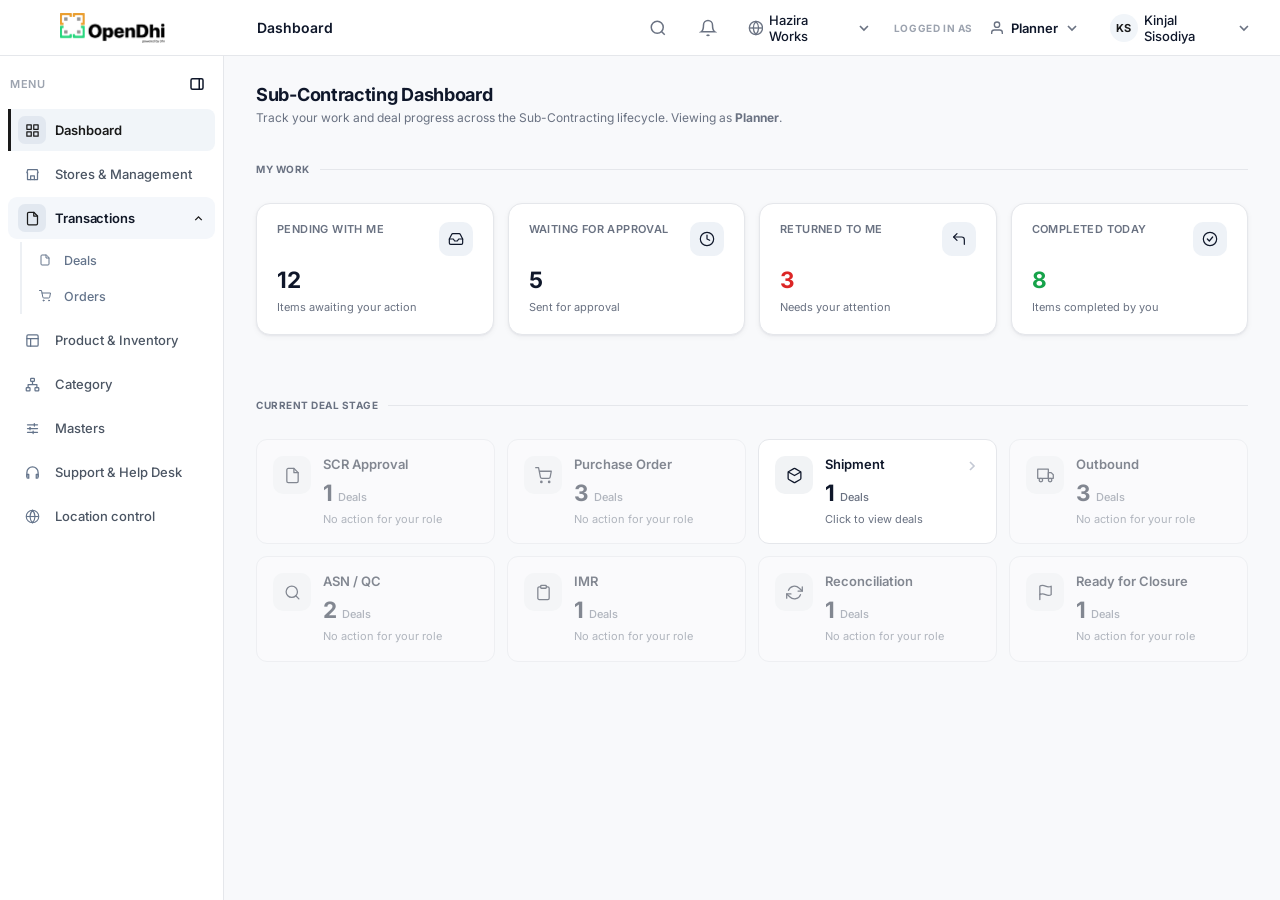
==== commit 1c6f826b: "updates in the flow and usecases" ====
--- a/subcontracting_project.html
+++ b/subcontracting_project.html
@@ -36,7 +36,7 @@
        in the header beside the entity, in the same dropdown shape. -->
   <div class="topbar">
     <div class="topbar-left">
-      <div class="adt-logo"><img src="assets/logo.png" alt="Opendhi"></div>
+      <div class="adt-logo"><img src="assets/opendhi-logo.png" alt="OpenDhi — powered by Dhi"></div>
       <span class="topbar-page" id="sc-page-title">Dashboard</span>
       <!-- The page action, in the slot index.html uses for Cost Calculator and
            Calendar: shown on the page it belongs to, hidden on the others. -->
--- a/css/subcontracting.css
+++ b/css/subcontracting.css
@@ -63,27 +63,27 @@
 .sc-banner{display:flex;align-items:center;gap:10px;background:#f8f9fb;border:1px solid var(--border);
   border-left:3px solid var(--orange);border-radius:var(--r-control);padding:10px 14px;
   font-size:12.5px;color:var(--navy)}
+.sc-banner > svg{width:16px;height:16px;flex-shrink:0;color:var(--orange)}
 .sc-banner b{font-weight:700}
+.info-box .ib-icon svg{width:16px;height:16px}
 .sc-banner-clear{margin-left:auto}
 
 /* ── WORKFLOW ─────────────────────────────────────────────────────────────
-   The shared timeline (.lp-wf-*) with two additions: the lifecycle is long
-   enough to need section heads, and a stage here has a STATE, which the dot
-   carries by re-pointing the timeline's own three variables. */
-.sc-wf-note{display:flex;gap:10px;align-items:flex-start;background:#f8f9fb;border:1px solid var(--border);
-  border-radius:var(--r-control);padding:11px 13px;font-size:12px;color:var(--gray);line-height:1.5;margin-bottom:18px}
-.sc-wf-note b{color:var(--navy)}
-.sc-wf-note svg{flex-shrink:0;width:15px;height:15px;color:var(--gray);margin-top:1px}
+   The timeline is ADT's own, unchanged: .lp-wf-row / .lp-wf-card / .lp-wf-dot,
+   one dot style the whole way down, "who and when" in the meta row and the
+   stage's own state appended to its title. This module adds exactly two things
+   to it — a gap between the lifecycle's four groups, which are headed with the
+   shared .lp-sb-view-header, and a footer row for the documents a stage has to
+   open, which is what wfTimelineHTML's own `extra` slot is for.
+
+   WHAT WAS REMOVED AND WHY. An earlier version gave each card a status badge,
+   coloured its dot per state and headed each group with a bar-and-title of its
+   own. All three were second shapes for jobs ADT already had one shape for,
+   and side by side with any other Workflow tab in the product the difference
+   read as a different product. The rules for them are gone rather than left
+   unused, so they cannot drift back in. */
 .sc-wf-group{margin-bottom:22px}
 .sc-wf-group:last-child{margin-bottom:0}
-.sc-wf-group-head{display:flex;align-items:center;justify-content:space-between;gap:12px;margin-bottom:12px}
-.sc-wf-group-title{font-size:13px;font-weight:700;color:var(--navy);display:flex;align-items:center;gap:8px}
-.sc-wf-group-title::before{content:'';width:3px;height:13px;border-radius:2px;background:var(--orange)}
-.sc-wf .lp-wf-row.is-done{--wf-dot:var(--st-ok-fg);--wf-ring:var(--st-ok-bd);--wf-halo:var(--st-ok-bg)}
-.sc-wf .lp-wf-row.is-current{--wf-dot:var(--st-wait-fg);--wf-ring:var(--st-wait-bd);--wf-halo:var(--st-wait-bg)}
-.sc-wf .lp-wf-row.is-idle{--wf-dot:#cbd5e1;--wf-ring:#e2e8f0;--wf-halo:#f1f5f9}
-.sc-wf-card-head{display:flex;align-items:flex-start;justify-content:space-between;gap:12px;margin-bottom:7px}
-.sc-wf-card-head .lp-wf-title{margin-bottom:0}
 .sc-wf-actions{display:flex;flex-wrap:wrap;gap:8px;margin-top:11px}
 
 /* ── RECORD TABLES ────────────────────────────────────────────────────────
@@ -117,17 +117,29 @@
 .sc-split .lp-split-sb.open{min-height:max(500px,calc(100vh - 300px))}
 
 /* ── CREATE SCR: the yes/no header switches ───────────────────────────────
-   Five one-word answers that belong together; as five labelled form fields
-   they ate half the popup, so they share one strip. */
-.sc-radio-row{grid-column:1/-1;display:flex;flex-wrap:wrap;gap:10px}
-.sc-radio-group{display:flex;align-items:center;gap:10px;background:#f8f9fb;border:1px solid var(--border);
-  border-radius:var(--r-control);padding:8px 12px}
-.sc-radio-group>span{font-size:12px;font-weight:600;color:var(--navy);white-space:nowrap}
-.sc-seg{display:inline-flex;border:1px solid var(--border);border-radius:var(--r-control);overflow:hidden;background:#fff}
-.sc-seg button{border:none;background:#fff;padding:5px 12px;font-family:inherit;font-size:11.5px;font-weight:600;
-  color:var(--gray);cursor:pointer;transition:background .14s ease,color .14s ease}
-.sc-seg button+button{border-left:1px solid var(--border)}
-.sc-seg button.on{background:var(--orange);color:#fff}
+   Five one-word answers that belong together, so they share one row of ADT
+   .segmented strips. The active segment is drawn here: ADT draws it with the
+   travelling marker from js/tab-slide.js, which this module does not load. */
+.sc-yn-grid{display:grid;grid-template-columns:repeat(5,minmax(0,1fr));gap:18px 14px}
+.sc-yn-grid .ep-form-label{white-space:nowrap;overflow:hidden;text-overflow:ellipsis}
+.ct-modal .segmented .seg-btn{min-height:36px}
+.ct-modal .segmented .seg-btn.active{background:var(--card);color:var(--navy);box-shadow:0 1px 4px rgba(15,23,42,.08)}
+@media (max-width:760px){.sc-yn-grid{grid-template-columns:repeat(2,minmax(0,1fr))}}
+
+/* Files picked on the form, before the SCR exists. */
+.sc-draft-file{display:flex;align-items:center;gap:10px;padding:9px 12px;border:1px solid var(--border);
+  border-radius:10px;background:#fff;margin-bottom:8px;font-size:12.5px;color:var(--navy)}
+.sc-draft-file b{font-weight:600;flex:1;min-width:0;overflow:hidden;text-overflow:ellipsis;white-space:nowrap}
+.sc-draft-file>span:not(.att-kind){color:var(--gray);font-size:11.5px}
+
+/* ── FIELD SHAPES ─────────────────────────────────────────────────────────
+   One corner for every field in this module, typed or picked: --r-control,
+   the 8px the dropdowns already have. main.css gives typed fields a pill
+   (--r-input), which beside a square dropdown reads as two different forms. */
+.ct-modal .ep-form-input,.ct-modal textarea.ep-form-input,
+.ct-modal .sc-rec-table .ep-form-input,.ep-form-card .ep-form-input,
+.lp-isb .ep-form-input{border-radius:var(--r-control)}
+.ct-modal .ep-form-group{display:flex;flex-direction:column;gap:7px;min-width:0}
 
 /* ── DOCUMENTS ────────────────────────────────────────────────────────────
    Outbound Key, Delivery Note and Challan are printed paper that happens to be
@@ -149,18 +161,12 @@
 .sc-doc-sig-name{font-size:12.5px;font-weight:700;color:var(--navy)}
 .sc-doc-sig-label{font-size:10px;color:var(--gray);text-transform:uppercase;letter-spacing:.5px;margin-top:4px}
 
-/* ── ATTACHMENTS ──────────────────────────────────────────────────────────  */
-.sc-att-row{display:flex;align-items:center;gap:12px;background:#f8f9fb;border:1px solid #eef0f3;
-  border-radius:10px;padding:12px 14px}
-.sc-att-ico{width:34px;height:34px;border-radius:8px;background:#fff;border:1px solid var(--border);
-  display:flex;align-items:center;justify-content:center;color:var(--gray);flex-shrink:0}
-.sc-att-name{font-size:13px;font-weight:600;color:var(--navy)}
-.sc-att-meta{font-size:11px;color:#9ca3af;margin-top:2px}
 
 /* ── EMPTY STATE ──────────────────────────────────────────────────────────  */
 .sc-empty{display:flex;flex-direction:column;align-items:center;gap:8px;padding:44px 20px;text-align:center}
 .sc-empty-ico{width:44px;height:44px;border-radius:12px;background:#f1f3f5;color:#9ca3af;
   display:flex;align-items:center;justify-content:center}
+.sc-empty-ico svg{width:20px;height:20px}
 .sc-empty-title{font-size:13px;font-weight:600;color:var(--navy)}
 .sc-empty-sub{font-size:12px;color:var(--gray);line-height:1.5;max-width:380px}
 
@@ -190,8 +196,128 @@
    .ct-modal at 42px, which is right for a labelled form field and far too tall
    for a cell in a twelve-column item table — the row would be half padding.
    Scoped to this module's record table, so no form field anywhere else moves. */
-.ct-modal .sc-rec-table .ep-form-input,
-.ct-modal .sc-rec-table .ep-form-select,
-.ct-modal .sc-rec-table select.ep-form-select,
-.ct-modal .sc-rec-table input[type="date"].ep-form-input{height:34px;padding:0 10px;font-size:12.5px;border-radius:var(--r-control)}
-.ct-modal .sc-rec-table select.ep-form-select{padding:0 26px 0 10px}
+.ct-modal .sc-rec-table .ep-form-input{height:34px;padding:0 10px;font-size:12.5px;min-width:110px}
+.ct-modal .sc-rec-table .cs-wrap{min-width:170px}
+.ct-modal .sc-rec-table .cs-trigger{height:34px;padding:0 10px;font-size:12.5px;gap:8px}
+.ct-modal .sc-rec-table .cs-value{overflow:hidden;text-overflow:ellipsis;white-space:nowrap}
+
+/* ── LOG FORM FOOTER ──────────────────────────────────────────────────────
+   Cancel and Submit side by side, equal width, as every ADT logs panel. */
+.sc-logs-btns{display:grid;grid-template-columns:1fr 1fr;gap:10px}
+.sc-logs-btns .btn-outline{height:40px;justify-content:center}
+.sc-logs-btns button:disabled{opacity:.5;cursor:not-allowed}
+
+/* ── ATTACHMENTS COUNT ────────────────────────────────────────────────────
+   The file count reads as a chip above the table, as in ADT's panels. */
+.att-count{display:inline-flex;align-items:center;padding:4px 10px;border-radius:999px;
+  background:var(--light);border:1px solid var(--border)}
+
+/* ── LISTING FILTERS ──────────────────────────────────────────────────────
+   ADT's standard widths (main.css / leaves.css): a 150px search, and each
+   select sized to its label with a 120px floor. A placeholder longer than
+   the search box ends in an ellipsis; its title gives the full text. */
+.sc-filters .cs-trigger{min-width:0;gap:8px}
+.sc-filters .cs-value{min-width:0;overflow:hidden;text-overflow:ellipsis;white-space:nowrap}
+.sc-filters .cs-chevron{flex-shrink:0}
+.sc-filters .lp-search-input{text-overflow:ellipsis}
+.sc-filters [hidden]{display:none}
+/* THE LISTINGS FIT THEIR CARD. .lp-c-plain is nowrap in main.css, so a long
+   title, vendor or "Pending With" each held its column to one full line and
+   the table ran out past the card — the last columns ended up under the
+   pinned ACTION cell with no way to reach them (the card is overflow:clip so
+   its head can pin to the page). Here those cells wrap to a second line
+   instead, and the padding comes in a little, so the table shrinks to the
+   card. Status badges and IDs stay on one line. */
+.sc-split .lp-table .lp-c-plain{white-space:normal;overflow-wrap:break-word;min-width:110px}
+.sc-split .lp-table th,.sc-split .lp-table td{padding-left:12px;padding-right:12px}
+/* EXPAND A PANEL TABLE. The button sits at the right of the section head
+   (tableHead() in js/subcontracting.js); the popup shows the same table at
+   full width, so every column is readable without scrolling sideways. */
+.sc-expand-btn{width:30px;height:30px;display:inline-flex;align-items:center;justify-content:center;
+  border:1px solid var(--border);border-radius:8px;background:#fff;color:var(--navy);cursor:pointer;padding:0;
+  transition:background var(--t-fast,.15s) ease,color var(--t-fast,.15s) ease}
+.sc-expand-btn:hover{background:var(--btn-tint-bg,#f3f4f6);color:var(--btn-accent,var(--navy))}
+.sc-table-modal{width:min(1320px,96vw);max-height:84vh;padding:24px 24px 26px}
+.sc-table-modal .ct-modal-hdr{align-items:flex-start;margin-bottom:16px}
+.sc-table-modal .ct-modal-sub{margin:4px 0 0}
+.sc-table-modal .sc-rec-wrap{border-radius:12px;scrollbar-width:none}
+.sc-table-modal .sc-rec-wrap::-webkit-scrollbar{display:none}
+.sc-table-modal .sc-rec-table th{background:#fafbfc;padding:12px;white-space:normal;vertical-align:bottom}
+.sc-table-modal .sc-rec-table td{padding:14px 12px;white-space:normal}
+.sc-table-modal .sc-rec-table .lp-status-badge{white-space:nowrap}
+/* ONE STATUS RAMP, BLUE TO GREEN, for the from -> to pills in Update Status
+   (rampTone): blue while a step is open (SCR, PO, shipment and outbound), then teal, to green once
+   done and deep green when the transaction is closed. Status badges in the
+   listings and panels keep ADT's usual tones. Values are ADT's own status
+   tokens (main.css). */
+.lp-status-badge.sc-r1,.ct-sb-badge.sc-r1{background:var(--st-p3-bg);color:var(--st-p3-fg);border-color:var(--st-p3-bd)}
+.lp-status-badge.sc-r2,.ct-sb-badge.sc-r2{background:var(--st-info-bg);color:var(--st-info-fg);border-color:var(--st-info-bd)}
+.lp-status-badge.sc-r3,.ct-sb-badge.sc-r3{background:var(--st-p2-bg);color:var(--st-p2-fg);border-color:var(--st-p2-bd)}
+.lp-status-badge.sc-r4,.ct-sb-badge.sc-r4{background:var(--st-ok-bg);color:var(--st-ok-fg);border-color:var(--st-ok-bd)}
+.lp-status-badge.sc-r5,.ct-sb-badge.sc-r5{background:var(--st-p8-bg);color:var(--st-p8-fg);border-color:var(--st-p8-bd)}
+
+/* LISTING ACTIONS. The split control is ADT's .ct-action-* (leaves.css); the
+   button is a little wider here because a deal's status is a longer phrase
+   than a contract's. The menu is one node on <body> (scRowMenu) so the pinned
+   ACTION cell's stacking context cannot clip it. */
+.sc-split .ct-action-btn{width:104px;justify-content:space-between}
+.sc-split .ct-action-btn span{max-width:none;flex:1;min-width:0;text-align:left}
+#sc-row-menu{min-width:240px}
+.sc-act-head{padding:9px 14px 7px;font-size:10.5px;font-weight:600;letter-spacing:.4px;text-transform:uppercase;
+  color:var(--gray);border-bottom:1px solid #f1f5f9}
+.ct-act-item.sc-act-avail{font-weight:600}
+
+/* UPDATE STATUS popup: from -> to, then the status and the comment. */
+.sc-us-body{padding:14px 0 18px;display:flex;flex-direction:column;gap:16px}
+.sc-us-flow{display:flex;align-items:center;gap:10px;flex-wrap:wrap}
+.sc-us-arrow{display:inline-flex;color:#94a3b8}
+.sc-us-comment{min-height:96px;width:100%}
+.sc-us-log{border:none;background:none;padding:0;font:600 13px 'Inter',sans-serif;color:var(--navy);cursor:pointer}
+.sc-us-log:hover{text-decoration:underline}
+/* REVIEW BEFORE YOU CONFIRM. Update Status names the document the step acts
+   on and opens it; log cards carry the same View for what they produced or
+   confirmed. */
+.sc-us-review{display:flex;align-items:center;justify-content:space-between;gap:12px;padding:12px 14px;
+  border:1px solid var(--st-info-bd);background:var(--st-info-bg);border-radius:10px}
+.sc-us-review-t{font-size:12.5px;font-weight:700;color:var(--navy)}
+.sc-us-review-s{font-size:12px;color:var(--gray);margin-top:2px}
+.sc-us-review .btn-sm{flex-shrink:0;background:#fff}
+#sc-us-review:empty{display:none}
+.sc-log-view{margin-top:10px}
+/* CREATE PO on every Orders row (createPOBtn). Solid black wherever it can
+   be used; greyed out (flat grey fill, grey text) where the PO is already
+   generated or the role cannot generate it. Same height as the row's other
+   action controls. */
+.sc-row-cta{display:inline-flex;align-items:center;gap:5px;height:28px;padding:0 11px 0 9px;
+  border:1px solid var(--btn-ink,#1a1a1a);border-radius:8px;background:var(--btn-ink,#1a1a1a);color:#fff;
+  font:600 12px 'Inter',sans-serif;white-space:nowrap;cursor:pointer;
+  transition:background var(--t-fast,.15s) ease,border-color var(--t-fast,.15s) ease}
+.sc-row-cta svg{width:12px;height:12px}
+.sc-row-cta:not(:disabled):hover{background:var(--btn-solid-hover,#000);border-color:var(--btn-solid-hover,#000)}
+.sc-row-cta:disabled{background:#f1f5f9;border-color:#e2e8f0;color:#a0a9b8;cursor:not-allowed}
+/* The Action block of a form step (Create Shipment, Create ASN, ...). */
+.sc-action-status{display:flex;align-items:center;min-height:24px}
+.sc-action-comment{min-height:84px;width:100%;resize:vertical}
+/* ORDERS LISTING COLUMNS. Proportional widths, so whatever room the card has
+   is shared across every column instead of piling up in Vendor. Two sets:
+   with the Generate PO button (Buyer / Super Admin, .has-cta) Action is
+   wide enough for button + menu; for every other role it is just the menu.
+   The amount is right-aligned so its decimals line up. */
+.sc-orders-table{table-layout:fixed}
+.sc-orders-table th:nth-child(1),.sc-orders-table td:nth-child(1){width:6%}
+.sc-orders-table th:nth-child(2),.sc-orders-table td:nth-child(2){width:11%}
+.sc-orders-table th:nth-child(3),.sc-orders-table td:nth-child(3){width:17%}
+.sc-orders-table th:nth-child(4),.sc-orders-table td:nth-child(4){width:29%}
+.sc-orders-table th:nth-child(5),.sc-orders-table td:nth-child(5){width:14%}
+.sc-orders-table th:nth-child(6),.sc-orders-table td:nth-child(6){width:14%}
+.sc-orders-table th:nth-child(7),.sc-orders-table td:nth-child(7){width:9%}
+.sc-orders-table.has-cta th:nth-child(2),.sc-orders-table.has-cta td:nth-child(2){width:10%}
+.sc-orders-table.has-cta th:nth-child(3),.sc-orders-table.has-cta td:nth-child(3){width:15%}
+.sc-orders-table.has-cta th:nth-child(4),.sc-orders-table.has-cta td:nth-child(4){width:24%}
+.sc-orders-table.has-cta th:nth-child(5),.sc-orders-table.has-cta td:nth-child(5){width:13%}
+.sc-orders-table.has-cta th:nth-child(6),.sc-orders-table.has-cta td:nth-child(6){width:12%}
+.sc-orders-table.has-cta th:nth-child(7),.sc-orders-table.has-cta td:nth-child(7){width:20%}
+.sc-orders-table .sc-num{text-align:right;padding-right:28px}
+/* The OpenDhi wordmark (assets/opendhi-logo.png) carries a "powered by Dhi"
+   line, so it sits at 30px - the height opendhi.com uses - rather than 26px. */
+.adt-logo img{height:30px}
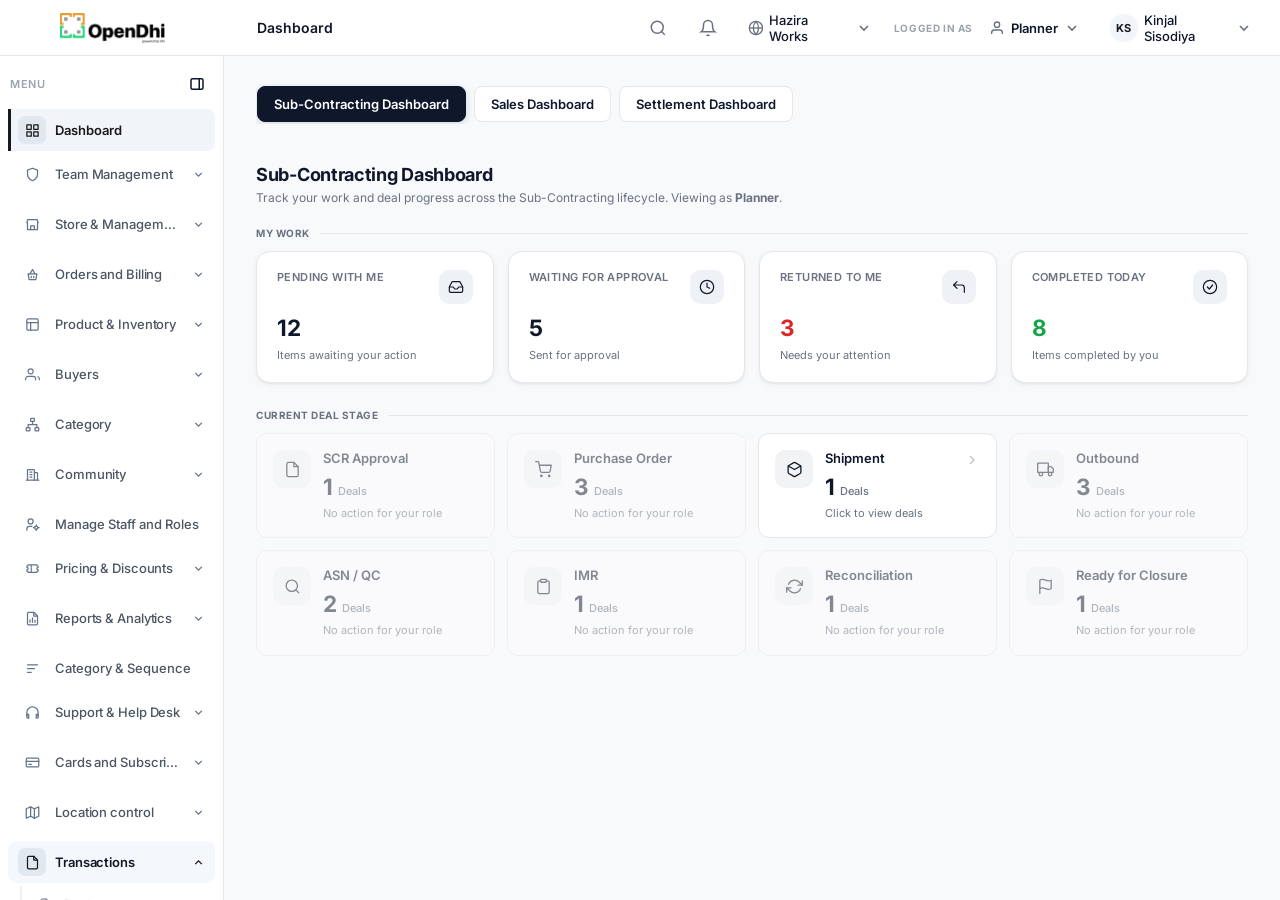
==== commit ffb8dd4f: "changes as per bhaiyaa" ====
--- a/subcontracting_project.html
+++ b/subcontracting_project.html
@@ -40,17 +40,17 @@
       <span class="topbar-page" id="sc-page-title">Dashboard</span>
       <!-- The page action, in the slot index.html uses for Cost Calculator and
            Calendar: shown on the page it belongs to, hidden on the others. -->
-      <button class="btn-primary btn-sm" id="sc-create-btn" style="display:none" onclick="scOpenCreateSCR()"></button>
+      <button class="btn-primary btn-sm" id="sc-create-btn" style="display:none" onclick="scPageAction()"></button>
     </div>
 
     <div class="topbar-right" style="position:relative">
-      <button class="tb-icon" title="Search" onclick="scToast('Search is not wired in this prototype','info')"><svg width="18" height="18" viewBox="0 0 24 24" fill="none" stroke="currentColor" stroke-width="2"><circle cx="11" cy="11" r="8"/><line x1="21" y1="21" x2="16.65" y2="16.65"/></svg></button>
-      <button class="tb-icon" title="Notifications" onclick="scToast('No new notifications','info')"><svg width="18" height="18" viewBox="0 0 24 24" fill="none" stroke="currentColor" stroke-width="2"><path d="M18 8A6 6 0 0 0 6 8c0 7-3 9-3 9h18s-3-2-3-9"/><path d="M13.73 21a2 2 0 0 1-3.46 0"/></svg></button>
+      <button class="tb-icon" title="Search" onclick="scToast('Search is not wired in this prototype','info')"><svg class="ic ic-search" width="18" height="18" viewBox="0 0 24 24" fill="none" stroke="currentColor" stroke-width="2"><circle cx="11" cy="11" r="8"/><line x1="21" y1="21" x2="16.65" y2="16.65"/></svg></button>
+      <button class="tb-icon" title="Notifications" onclick="scToast('No new notifications','info')"><svg class="ic ic-bell" width="18" height="18" viewBox="0 0 24 24" fill="none" stroke="currentColor" stroke-width="2"><path d="M18 8A6 6 0 0 0 6 8c0 7-3 9-3 9h18s-3-2-3-9"/><path d="M13.73 21a2 2 0 0 1-3.46 0"/></svg></button>
 
       <!-- Entity -->
       <div class="hdr-dd-wrap" id="sc-entity-wrap">
         <div class="company-sel" onclick="scToggleDD('sc-entity-dd',event)">
-          <svg viewBox="0 0 24 24" fill="none" stroke="currentColor" stroke-width="2"><circle cx="12" cy="12" r="10"/><line x1="2" y1="12" x2="22" y2="12"/><path d="M12 2a15.3 15.3 0 0 1 4 10 15.3 15.3 0 0 1-4 10 15.3 15.3 0 0 1-4-10 15.3 15.3 0 0 1 4-10z"/></svg>
+          <svg class="ic ic-globe" viewBox="0 0 24 24" fill="none" stroke="currentColor" stroke-width="2"><circle cx="12" cy="12" r="10"/><line x1="2" y1="12" x2="22" y2="12"/><path d="M12 2a15.3 15.3 0 0 1 4 10 15.3 15.3 0 0 1-4 10 15.3 15.3 0 0 1-4-10 15.3 15.3 0 0 1 4-10z"/></svg>
           Hazira Works
           <svg class="hdr-dd-chev" viewBox="0 0 24 24" fill="none" stroke="currentColor" stroke-width="2.5"><polyline points="6 9 12 15 18 9"/></svg>
         </div>
@@ -72,7 +72,7 @@
       <div class="hdr-dd-wrap sc-role-wrap" id="sc-role-wrap">
         <span class="sc-role-eyebrow">Logged in as</span>
         <div class="company-sel sc-role-sel" onclick="scToggleDD('sc-role-dd',event)">
-          <svg viewBox="0 0 24 24" fill="none" stroke="currentColor" stroke-width="2"><path d="M20 21v-2a4 4 0 0 0-4-4H8a4 4 0 0 0-4 4v2"/><circle cx="12" cy="7" r="4"/></svg>
+          <svg class="ic ic-user" viewBox="0 0 24 24" fill="none" stroke="currentColor" stroke-width="2"><path d="M20 21v-2a4 4 0 0 0-4-4H8a4 4 0 0 0-4 4v2"/><circle cx="12" cy="7" r="4"/></svg>
           <span class="sc-role-name" id="sc-role-name">Planner</span>
           <svg class="hdr-dd-chev" viewBox="0 0 24 24" fill="none" stroke="currentColor" stroke-width="2.5"><polyline points="6 9 12 15 18 9"/></svg>
         </div>
@@ -97,6 +97,10 @@
           <div class="hdr-dd-info-row"><span class="hdr-dd-info-label">Role</span><span class="hdr-dd-info-val" id="sc-user-role">Planner</span></div>
           <div class="hdr-dd-info-row"><span class="hdr-dd-info-label">Last login</span><span class="hdr-dd-info-val">Today, 9:41 AM</span></div>
           <div class="hdr-dd-divider"></div>
+          <button class="hdr-dd-item" onclick="scCloseAllDD();scGo('profile')">
+            <svg class="ic ic-user" width="14" height="14" viewBox="0 0 24 24" fill="none" stroke="currentColor" stroke-width="2"><path d="M20 21v-2a4 4 0 0 0-4-4H8a4 4 0 0 0-4 4v2"/><circle cx="12" cy="7" r="4"/></svg>
+            My Profile
+          </button>
           <button class="hdr-dd-item hdr-dd-item-danger" onclick="scCloseAllDD()">
             <svg width="14" height="14" viewBox="0 0 24 24" fill="none" stroke="currentColor" stroke-width="2"><path d="M9 21H5a2 2 0 0 1-2-2V5a2 2 0 0 1 2-2h4"/><polyline points="16 17 21 12 16 7"/><line x1="21" y1="12" x2="9" y2="12"/></svg>
             Sign Out
--- a/css/subcontracting.css
+++ b/css/subcontracting.css
@@ -156,10 +156,6 @@
 .sc-doc-note{font-size:11.5px;color:var(--gray);line-height:1.6;background:#f8f9fb;border:1px solid var(--border);
   border-radius:8px;padding:11px 13px;margin-top:4px}
 .sc-doc-note b{color:var(--navy)}
-.sc-doc-sig{display:grid;grid-template-columns:repeat(3,1fr);gap:20px;margin-top:22px}
-.sc-doc-sig-block{padding-top:40px;border-top:1.5px solid var(--navy)}
-.sc-doc-sig-name{font-size:12.5px;font-weight:700;color:var(--navy)}
-.sc-doc-sig-label{font-size:10px;color:var(--gray);text-transform:uppercase;letter-spacing:.5px;margin-top:4px}
 
 
 /* ── EMPTY STATE ──────────────────────────────────────────────────────────  */
@@ -181,7 +177,6 @@
 @media (max-width:760px){
   .sc-stage-grid{grid-template-columns:1fr}
   .sc-doc-grid.cols-3,.sc-doc-grid.cols-4{grid-template-columns:repeat(2,1fr)}
-  .sc-doc-sig{grid-template-columns:1fr}
 }
 
 /* ── TWO ADDITIONS TO SHARED COMPONENTS, BOTH SCOPED ──────────────────────  */
@@ -200,12 +195,6 @@
 .ct-modal .sc-rec-table .cs-wrap{min-width:170px}
 .ct-modal .sc-rec-table .cs-trigger{height:34px;padding:0 10px;font-size:12.5px;gap:8px}
 .ct-modal .sc-rec-table .cs-value{overflow:hidden;text-overflow:ellipsis;white-space:nowrap}
-
-/* ── LOG FORM FOOTER ──────────────────────────────────────────────────────
-   Cancel and Submit side by side, equal width, as every ADT logs panel. */
-.sc-logs-btns{display:grid;grid-template-columns:1fr 1fr;gap:10px}
-.sc-logs-btns .btn-outline{height:40px;justify-content:center}
-.sc-logs-btns button:disabled{opacity:.5;cursor:not-allowed}
 
 /* ── ATTACHMENTS COUNT ────────────────────────────────────────────────────
    The file count reads as a chip above the table, as in ADT's panels. */
@@ -230,21 +219,15 @@
    card. Status badges and IDs stay on one line. */
 .sc-split .lp-table .lp-c-plain{white-space:normal;overflow-wrap:break-word;min-width:110px}
 .sc-split .lp-table th,.sc-split .lp-table td{padding-left:12px;padding-right:12px}
-/* EXPAND A PANEL TABLE. The button sits at the right of the section head
-   (tableHead() in js/subcontracting.js); the popup shows the same table at
-   full width, so every column is readable without scrolling sideways. */
-.sc-expand-btn{width:30px;height:30px;display:inline-flex;align-items:center;justify-content:center;
-  border:1px solid var(--border);border-radius:8px;background:#fff;color:var(--navy);cursor:pointer;padding:0;
-  transition:background var(--t-fast,.15s) ease,color var(--t-fast,.15s) ease}
-.sc-expand-btn:hover{background:var(--btn-tint-bg,#f3f4f6);color:var(--btn-accent,var(--navy))}
-.sc-table-modal{width:min(1320px,96vw);max-height:84vh;padding:24px 24px 26px}
-.sc-table-modal .ct-modal-hdr{align-items:flex-start;margin-bottom:16px}
-.sc-table-modal .ct-modal-sub{margin:4px 0 0}
-.sc-table-modal .sc-rec-wrap{border-radius:12px;scrollbar-width:none}
-.sc-table-modal .sc-rec-wrap::-webkit-scrollbar{display:none}
-.sc-table-modal .sc-rec-table th{background:#fafbfc;padding:12px;white-space:normal;vertical-align:bottom}
-.sc-table-modal .sc-rec-table td{padding:14px 12px;white-space:normal}
-.sc-table-modal .sc-rec-table .lp-status-badge{white-space:nowrap}
+/* EXPANDED TAB (scExpandTab). The whole tab in a wide popup: tables show
+   every column without a sideways scroll, and the field grid gets more
+   columns. */
+.ct-modal.sc-modal.sc-expand-modal{width:min(1240px,95vw)}
+.sc-expand-modal .sc-rec-wrap{border-radius:12px;scrollbar-width:none}
+.sc-expand-modal .sc-rec-wrap::-webkit-scrollbar{display:none}
+.sc-expand-modal .sc-rec-table th{background:#fafbfc;padding:12px;white-space:normal;vertical-align:bottom}
+.sc-expand-modal .sc-rec-table td{padding:14px 12px;white-space:normal}
+.sc-expand-modal .sc-rec-table .lp-status-badge{white-space:nowrap}
 /* ONE STATUS RAMP, BLUE TO GREEN, for the from -> to pills in Update Status
    (rampTone): blue while a step is open (SCR, PO, shipment and outbound), then teal, to green once
    done and deep green when the transaction is closed. Status badges in the
@@ -262,28 +245,12 @@
    ACTION cell's stacking context cannot clip it. */
 .sc-split .ct-action-btn{width:104px;justify-content:space-between}
 .sc-split .ct-action-btn span{max-width:none;flex:1;min-width:0;text-align:left}
-#sc-row-menu{min-width:240px}
+#sc-row-menu{min-width:0}
+#sc-row-menu .ct-act-item,#sc-row-menu .sc-act-head{white-space:nowrap}
 .sc-act-head{padding:9px 14px 7px;font-size:10.5px;font-weight:600;letter-spacing:.4px;text-transform:uppercase;
   color:var(--gray);border-bottom:1px solid #f1f5f9}
 .ct-act-item.sc-act-avail{font-weight:600}
 
-/* UPDATE STATUS popup: from -> to, then the status and the comment. */
-.sc-us-body{padding:14px 0 18px;display:flex;flex-direction:column;gap:16px}
-.sc-us-flow{display:flex;align-items:center;gap:10px;flex-wrap:wrap}
-.sc-us-arrow{display:inline-flex;color:#94a3b8}
-.sc-us-comment{min-height:96px;width:100%}
-.sc-us-log{border:none;background:none;padding:0;font:600 13px 'Inter',sans-serif;color:var(--navy);cursor:pointer}
-.sc-us-log:hover{text-decoration:underline}
-/* REVIEW BEFORE YOU CONFIRM. Update Status names the document the step acts
-   on and opens it; log cards carry the same View for what they produced or
-   confirmed. */
-.sc-us-review{display:flex;align-items:center;justify-content:space-between;gap:12px;padding:12px 14px;
-  border:1px solid var(--st-info-bd);background:var(--st-info-bg);border-radius:10px}
-.sc-us-review-t{font-size:12.5px;font-weight:700;color:var(--navy)}
-.sc-us-review-s{font-size:12px;color:var(--gray);margin-top:2px}
-.sc-us-review .btn-sm{flex-shrink:0;background:#fff}
-#sc-us-review:empty{display:none}
-.sc-log-view{margin-top:10px}
 /* CREATE PO on every Orders row (createPOBtn). Solid black wherever it can
    be used; greyed out (flat grey fill, grey text) where the PO is already
    generated or the role cannot generate it. Same height as the row's other
@@ -321,3 +288,1073 @@
 /* The OpenDhi wordmark (assets/opendhi-logo.png) carries a "powered by Dhi"
    line, so it sits at 30px - the height opendhi.com uses - rather than 26px. */
 .adt-logo img{height:30px}
+/* The Orders dropdown names the PO status ("PO Created") in full. */
+.sc-orders-table .ct-action-btn{width:auto;min-width:104px;gap:8px}
+.sc-orders-table .ct-action-btn span{overflow:visible}
+/* CREATE SCR - LINE ITEMS AS CARDS (recvCardHTML / issueCardHTML). One card
+   per item, its fields in a four-column grid of the form's own controls, so
+   an item is filled in place with no sideways scroll. Two columns on a
+   narrow modal. */
+.sc-item-list{display:flex;flex-direction:column;gap:12px}
+.sc-item-card{border:1px solid var(--border);border-radius:12px;background:#fff;overflow:hidden}
+.sc-item-head{display:flex;align-items:center;gap:10px;padding:10px 14px;background:#fafbfc;border-bottom:1px solid var(--border)}
+.sc-item-no{width:22px;height:22px;border-radius:50%;background:var(--btn-ink,#1a1a1a);color:#fff;
+  display:inline-flex;align-items:center;justify-content:center;font-size:11px;font-weight:700;flex-shrink:0}
+.sc-item-title{font-size:13px;font-weight:700;color:var(--navy);flex:1;min-width:0}
+.sc-item-del{width:28px;height:28px;border:none;border-radius:6px;background:transparent;color:var(--gray);
+  display:inline-flex;align-items:center;justify-content:center;cursor:pointer;padding:0}
+.sc-item-del:hover{background:var(--st-bad-bg);color:var(--st-bad-fg)}
+.sc-item-del svg{width:14px;height:14px}
+.sc-item-grid{display:grid;grid-template-columns:repeat(4,minmax(0,1fr));gap:14px 16px;padding:16px 14px}
+.sc-item-grid .ep-form-group{margin:0;min-width:0}
+.sc-item-grid .sc-span2{grid-column:span 2}
+.sc-item-grid .sc-ro{white-space:nowrap;overflow:hidden;text-overflow:ellipsis}
+.sc-item-add{margin-top:12px}
+@media (max-width:760px){
+  .sc-item-grid{grid-template-columns:repeat(2,minmax(0,1fr))}
+}
+/* POPUPS: title and footer fixed, only the body between them scrolls - so the
+   scrollbar never runs past View full log / Cancel / Submit. The scrollbar
+   itself is minimal: thin, no track, a soft thumb. While a popup is open the
+   page behind it is locked (here, and by the wheel guard in the JS). */
+.ct-modal.sc-modal{display:flex;flex-direction:column;overflow:hidden;padding:0;max-height:86vh}
+.sc-modal-head{padding:24px 28px 8px;flex-shrink:0}
+.sc-modal-body{flex:1 1 auto;min-height:0;overflow-y:auto;padding:0 28px 4px;overscroll-behavior:contain}
+.ct-modal-foot.sc-modal-foot{position:static;margin:0;flex-shrink:0;border-radius:0 0 16px 16px}
+.sc-modal-body,.sc-expand-modal{scrollbar-width:thin;scrollbar-color:rgba(15,23,42,.16) transparent}
+.sc-modal-body::-webkit-scrollbar,.sc-expand-modal::-webkit-scrollbar{width:6px;height:6px}
+.sc-modal-body::-webkit-scrollbar-track,.sc-expand-modal::-webkit-scrollbar-track{background:transparent}
+.sc-modal-body::-webkit-scrollbar-thumb,.sc-expand-modal::-webkit-scrollbar-thumb{background:rgba(15,23,42,.16);border-radius:99px}
+.sc-modal-body::-webkit-scrollbar-thumb:hover,.sc-expand-modal::-webkit-scrollbar-thumb:hover{background:rgba(15,23,42,.28)}
+.sc-modal-body::-webkit-scrollbar-button,.sc-expand-modal::-webkit-scrollbar-button{display:none;height:0;width:0}
+.sc-expand-modal{overscroll-behavior:contain}
+body:has(#sc-modal-root .ct-modal-overlay) .page-content{overflow:hidden}
+/* A line under a field card's value (a date under a name). */
+.sc-sub-line{display:block;font-size:11.5px;font-weight:500;color:var(--gray);margin-top:2px}
+
+/* DOCUMENT TEMPLATE (Outbound Key) - the bordered, print-style form: every
+   cell ruled, labels small and bold above plain values, black bands naming
+   each section, three signature boxes and a footer line. */
+.sc-tpl{border:1.5px solid #111;background:#fff;color:#111;font-size:12.5px;line-height:1.4;overflow:hidden}
+.sc-tpl-grid{display:grid;grid-template-columns:repeat(4,minmax(0,1fr));margin-right:-1px}
+/* every cell rules its right edge; the -1px tucks the last column's rule under the frame */
+.sc-tpl-grid3{grid-template-columns:repeat(3,minmax(0,1fr))}
+.sc-tpl-cell{padding:8px 10px;border-right:1px solid #111;border-bottom:1px solid #111;min-width:0}
+.sc-tpl-grid .sc-span2{grid-column:span 2}
+.sc-tpl-grid .sc-span3{grid-column:span 3}
+.sc-tpl-grid .sc-span4{grid-column:span 4}
+.sc-tpl-label{font-size:10.5px;font-weight:700;color:#111}
+.sc-tpl-value{margin-top:3px;overflow-wrap:anywhere}
+.sc-tpl-titlecell{display:flex;flex-direction:column;justify-content:center}
+.sc-tpl-title{font-size:22px;font-weight:800;letter-spacing:.3px}
+.sc-tpl-sub{font-size:11.5px;color:#444;margin-top:2px}
+.sc-tpl-big{font-size:14.5px}
+.sc-tpl-band{padding:7px 10px;font-size:12px;font-weight:800;letter-spacing:.3px;border-bottom:1px solid #111;background:#f3f4f6}
+.sc-tpl-table{width:100%;border-collapse:collapse}
+.sc-tpl-table th,.sc-tpl-table td{border-right:1px solid #111;border-bottom:1px solid #111;padding:7px 9px;text-align:left;vertical-align:top}
+.sc-tpl-table th{font-size:10.5px;font-weight:700}
+.sc-tpl-table th:last-child,.sc-tpl-table td:last-child{border-right:none}
+.sc-tpl-table .r{text-align:right}
+.sc-tpl-table .c{text-align:center}
+.sc-tpl-sign .sc-tpl-cell{padding:10px 12px 12px}
+.sc-tpl-signhead{font-size:11px;font-weight:800;margin-bottom:8px}
+.sc-tpl-signname{font-size:13px;min-height:18px}
+.sc-tpl-signline{border-bottom:1px solid #111;width:70%;margin:14px 0 6px}
+.sc-tpl-foot{display:flex;justify-content:space-between;gap:12px;padding:7px 10px;font-size:11px;color:#333}
+/* OUTBOUND KEY DETAILS (scOpenOBK): the key card, references as label/value
+   rows, and one card per issue material. Colours are the theme's info blue. */
+.sc-obk{padding:14px 0 6px}
+.sc-obk-hero{display:flex;align-items:center;justify-content:space-between;gap:16px;padding:16px 18px;margin-bottom:18px;
+  border:1px solid var(--st-info-bd);background:var(--st-info-bg);border-radius:12px}
+.sc-obk-label{font-size:10.5px;font-weight:700;letter-spacing:.5px;color:var(--gray)}
+.sc-obk-no{font-size:24px;font-weight:800;color:var(--st-info-fg);letter-spacing:-.3px;margin:4px 0 8px}
+.sc-obk-qr{display:flex;flex-direction:column;align-items:center;gap:4px;flex-shrink:0}
+.sc-obk-qr svg{display:block;border-radius:4px}
+.sc-obk-qr span{font-size:10.5px;color:var(--gray)}
+.sc-kv-list{margin-bottom:18px}
+.sc-kv{display:flex;justify-content:space-between;align-items:flex-start;gap:16px;padding:9px 2px;border-bottom:1px solid #f1f3f5;font-size:13px}
+.sc-kv:last-child{border-bottom:none}
+.sc-kv span{color:var(--gray);flex-shrink:0}
+.sc-kv b{font-weight:600;color:var(--navy);text-align:right}
+.sc-obk-item{border:1px solid var(--border);border-radius:12px;padding:12px 14px 4px;margin-bottom:10px}
+.sc-obk-item-top{display:flex;justify-content:space-between;gap:12px;padding-bottom:8px;border-bottom:1px solid #f1f3f5}
+.sc-obk-item-top b{display:block;font-size:13px;color:var(--navy)}
+.sc-obk-item-top span{display:block;font-size:12px;color:var(--gray);margin-top:2px}
+.sc-obk-qty{font-size:13px;font-weight:700;color:var(--st-info-fg);white-space:nowrap}
+.sc-obk-item .sc-kv{padding:7px 0;font-size:12.5px}
+@media print{.sc-obk-hero,.sc-tpl-band{-webkit-print-color-adjust:exact;print-color-adjust:exact}}
+/* The Reason field a Return asks for, in the Logs form and Update Status. */
+.sc-reason-other{margin-top:8px}
+/* CREATE / EDIT SCR PAGE (scrFormPageHTML). Back + title at the top, the form
+   in one card, and the actions in a bar pinned to the bottom of the screen
+   while the form scrolls under it. */
+.sc-form-page{display:flex;flex-direction:column;gap:16px;min-height:100%}
+.sc-form-top{display:flex;align-items:center;gap:14px}
+/* Back reads as a link, not a boxed button: arrow and label, darker on hover. */
+.sc-back-btn{display:inline-flex;align-items:center;gap:6px;height:32px;padding:0 4px 0 0;border:0;background:none;
+  color:var(--gray);font:600 13px 'Inter',sans-serif;cursor:pointer;flex-shrink:0;transition:color var(--t-fast,.15s) ease}
+.sc-back-btn:hover{color:var(--navy)}
+.sc-back-btn svg{transition:transform var(--t-fast,.15s) ease}
+.sc-back-btn:hover svg{transform:translateX(-2px)}
+.sc-form-title{font-size:18px;font-weight:700;color:var(--navy);letter-spacing:-.2px}
+.sc-form-sub{font-size:12.5px;color:var(--gray);margin-top:2px}
+.sc-form-card{background:var(--card);border:1px solid var(--border);border-radius:12px;padding:4px 24px 8px}
+.sc-form-card .policy-form-section:last-child{border-bottom:0}
+.sc-form-card .sc-return-note{margin-top:18px!important}
+.sc-form-bar{position:sticky;bottom:-28px;z-index:20;display:flex;align-items:center;justify-content:space-between;gap:16px;flex-wrap:wrap;
+  margin:0 0 -28px;padding:14px 24px 16px;background:#fff;border:1px solid var(--border);border-bottom:0;border-radius:12px 12px 0 0;
+  box-shadow:0 -6px 18px rgba(15,23,42,.06)}
+.sc-form-bar .ct-modal-btns{margin-left:auto}
+/* TAB HEADER CARD (heroCard) - ADT's .hd-sb-hero with the record's icon box,
+   and Expand as a quiet icon button beside the solid Edit. */
+.sc-hero-ico{width:44px;height:44px;flex-shrink:0;border-radius:10px;background:#fff;border:1px solid var(--border);
+  display:flex;align-items:center;justify-content:center;color:var(--gray)}
+.sc-hero-ico svg{width:20px;height:20px}
+.sc-hero .sc-tab-tools{display:inline-flex;align-items:center;gap:6px}
+.sc-hero-expand{width:28px;height:28px;border:0;border-radius:6px;background:transparent;color:var(--gray);padding:0;
+  display:inline-flex;align-items:center;justify-content:center;cursor:pointer;transition:background var(--t-fast,.15s) ease,color var(--t-fast,.15s) ease}
+.sc-hero-expand:hover{background:var(--btn-ghost-bg,#f3f4f6);color:var(--navy)}
+.sc-hero .lp-sb-view-edit-btn{display:inline-flex;align-items:center;gap:6px}
+/* the expanded tab spreads its field cards across more columns */
+.sc-expand-view{padding:14px 0 4px}
+.sc-expand-view .lp-sb-detail-grid{grid-template-columns:repeat(3,minmax(0,1fr))}
+@media (max-width:900px){.sc-expand-view .lp-sb-detail-grid{grid-template-columns:repeat(2,minmax(0,1fr))}}
+
+/* FIELDS ON THE SCR FORM PAGE take the same shape as in every form popup:
+   the shared rules (form-system.css) are scoped to .ct-modal and form cards,
+   which this page is not - so they are restated for it here. 42px controls,
+   one 8px corner (--r-control) whether typed or picked, 1px borders. */
+.sc-form-page .ep-form-group{display:flex;flex-direction:column;gap:7px;min-width:0}
+.sc-form-page .ep-form-input{height:42px;padding:0 12px;border-radius:var(--r-control)}
+.sc-form-page textarea.ep-form-input{height:auto;min-height:84px;padding:11px 12px;line-height:1.55}
+.sc-form-page .cs-trigger,.sc-form-page .cd-trigger{height:42px;border-radius:var(--r-control)}
+.sc-form-page .cd-trigger{border-width:1px}
+.sc-form-page .req{color:#ef4444}
+/* EDITING IN THE TAB (editFormHTML). The header card's Edit becomes a blue
+   "Editing" pill; the fields sit in a white form card with Cancel / Save at
+   its foot; read-only values stay as grey boxes marked System generated. A
+   tab left with unsaved changes carries a blue dot. */
+.sc-editing-pill{display:inline-flex;align-items:center;gap:6px;height:28px;padding:0 12px;border-radius:8px;
+  border:1px solid var(--st-info-bd);background:var(--st-info-bg);color:var(--st-info-fg);font-size:12px;font-weight:600;white-space:nowrap}
+.sc-tab-dot{display:inline-block;width:6px;height:6px;border-radius:50%;background:var(--st-info-fg);margin-left:6px;vertical-align:middle;position:relative;top:-1px}
+.sc-edit-card{background:#fff;border:1px solid var(--border);border-radius:12px;padding:20px 20px 16px}
+.sc-edit-card .policy-form-grid{gap:16px 16px}
+.sc-edit-card .ep-form-group{display:flex;flex-direction:column;gap:7px;min-width:0}
+.sc-edit-card .ep-form-input{height:42px;padding:0 12px;border-radius:var(--r-control)}
+.sc-edit-card textarea.ep-form-input{height:auto;min-height:84px;padding:11px 12px;line-height:1.55;resize:vertical}
+.sc-edit-card .cs-trigger,.sc-edit-card .cd-trigger{height:42px;border-radius:var(--r-control)}
+.sc-edit-card .sc-ro{min-height:42px;display:flex;align-items:center}
+.sc-sys{font-size:11px;font-weight:500;color:#9ca3af;margin-left:4px}
+.sc-edit-actions{display:flex;justify-content:flex-end;gap:10px;margin-top:20px;padding-top:16px;border-top:1px solid #f1f3f5}
+/* WORKFLOW: DONE, IN PROGRESS, UPCOMING. Same timeline component; the row
+   state only re-colours its marker - green for a step done, blue for the one
+   in hand, grey and dashed for the steps still to come. */
+.lp-wf-row.is-done{--wf-dot:var(--st-ok-fg);--wf-ring:#bbf7d0;--wf-halo:var(--st-ok-bg)}
+.lp-wf-row.is-current{--wf-dot:#3b82f6;--wf-ring:#bfdbfe;--wf-halo:#eff6ff}
+.lp-wf-row.is-current .lp-wf-card{border-color:var(--st-info-bd)}
+.lp-wf-row.is-upcoming{--wf-dot:#fff;--wf-ring:#cbd5e1;--wf-halo:transparent}
+.lp-wf-row.is-upcoming .lp-wf-connector{background:repeating-linear-gradient(#cbd5e1 0 4px,transparent 4px 8px)}
+.lp-wf-row.is-upcoming .lp-wf-card{background:#fafbfc;border-style:dashed;box-shadow:none;padding-top:12px;padding-bottom:12px}
+.lp-wf-row.is-upcoming .lp-wf-title{color:#64748b;font-weight:600;margin-bottom:5px}
+.lp-wf-row.is-upcoming .lp-wf-meta-row{margin-bottom:0}
+.sc-wf-chip{display:inline-flex;align-items:center;height:20px;padding:0 8px;margin-left:8px;border-radius:99px;
+  font-size:10.5px;font-weight:600;background:var(--st-idle-bg);color:var(--st-idle-fg);vertical-align:middle}
+.sc-wf-chip.is-now{background:var(--st-info-bg);color:var(--st-info-fg)}
+.sc-wf-note{color:#94a3b8;font-style:italic}
+/* LOGS TAB (logsTableHTML): the current-status bar, the composer card it turns
+   into while a step is logged, and the log as a listing. The bar is a label /
+   status / pending-with stack on the left, the actions centred against the
+   whole stack on the right. */
+.sc-logs-bar{display:flex;align-items:center;justify-content:space-between;gap:16px;padding:14px 16px;margin-bottom:14px;
+  border:1px solid var(--border);border-radius:12px;background:var(--light)}
+.sc-logs-cur{min-width:0}
+.sc-logs-bar .lp-logs-form-header{margin:0 0 3px;font-size:15px;line-height:1.3}
+/* the label over the bar's status, so it reads as the record's current status */
+.sc-logs-eyebrow{margin-bottom:4px;line-height:1;font-size:10.5px;font-weight:700;letter-spacing:.4px;text-transform:uppercase;color:#9ca3af}
+/* the same, on the waiting card: "Current status  Challan Generated" */
+.sc-state-cur{display:inline-flex;align-items:center;gap:8px;margin-bottom:10px;padding:4px 10px;border:1px solid var(--border);border-radius:99px;background:#fff;font-size:12px}
+.sc-state-cur span{font-size:10.5px;font-weight:700;letter-spacing:.4px;text-transform:uppercase;color:#9ca3af}
+.sc-state-cur b{font-weight:600;color:var(--navy)}
+.sc-logs-bar .lp-logs-form-sub{margin:0;font-size:12px;line-height:1.4;color:var(--gray)}
+.sc-logs-note{margin-top:8px;font-size:12.5px;color:var(--gray)}
+.sc-addlog-btn{display:inline-flex;align-items:center;gap:6px;flex-shrink:0}
+.sc-addlog-btn svg{width:12px;height:12px}
+/* the composer: the status bar and the form as one card - head (current ->
+   action, close), body (reason, remarks), foot (hint, Cancel, the action) */
+.sc-logadd{margin-bottom:16px;border:1px solid var(--border);border-radius:12px;background:#fff;box-shadow:0 4px 16px rgba(15,23,42,.06);overflow:hidden}
+.sc-logadd-head{display:flex;align-items:center;justify-content:space-between;gap:12px;padding:12px 16px;background:var(--light);border-bottom:1px solid var(--border)}
+.sc-logadd-move{display:flex;align-items:center;flex-wrap:wrap;gap:8px;min-width:0;font-size:13px}
+.sc-logadd-from{color:var(--gray);font-weight:500}
+.sc-logadd-arrow{color:#9ca3af}
+.sc-logadd-to{display:inline-flex;align-items:center;height:26px;padding:0 10px;border-radius:7px;background:var(--navy);color:#fff;font-weight:600}
+.sc-logadd.is-back .sc-logadd-to{background:var(--st-wait-bg);color:var(--st-wait-fg);border:1px solid var(--st-wait-bd)}
+.sc-logadd-x{width:28px;height:28px;flex-shrink:0;display:inline-flex;align-items:center;justify-content:center;border:0;border-radius:7px;background:none;color:var(--gray);cursor:pointer}
+.sc-logadd-x:hover{background:#eef0f3;color:var(--navy)}
+.sc-logadd-body{padding:16px}
+.sc-logadd-body .ep-form-input{min-height:88px}
+.sc-logadd-foot{display:flex;align-items:center;justify-content:space-between;gap:12px;flex-wrap:wrap;padding:12px 16px;border-top:1px solid #f0f2f5}
+.sc-logadd-hint{font-size:11.5px;color:#9ca3af}
+.sc-logadd-hint kbd{display:inline-block;padding:0 5px;border:1px solid var(--border);border-bottom-width:2px;border-radius:4px;background:#fff;font:600 10px 'Inter',sans-serif;color:var(--gray)}
+.sc-logadd-btns{display:flex;gap:8px;margin-left:auto}
+.sc-btn-danger,.sc-btn-danger:hover{background:var(--st-bad-fg);border-color:var(--st-bad-fg);color:#fff}
+.sc-log-rem{white-space:normal!important;min-width:180px;max-width:320px;line-height:1.45}
+.sc-log-reason{display:block;margin-bottom:2px}
+.sc-logs .sc-rec-table td{vertical-align:top}
+/* Quick actions on the Logs bar: the role's steps as buttons (forward solid,
+   returns outlined); the active one is marked while its composer is open. */
+.sc-quick-actions{display:flex;flex-wrap:wrap;align-items:center;justify-content:flex-end;gap:8px;flex-shrink:0;max-width:60%}
+.sc-quick-actions .sc-quick-btn{height:34px;padding:0 16px}
+.sc-btn-warn{color:var(--st-bad-fg);border-color:var(--st-bad-bd)}
+.sc-btn-warn:hover{background:var(--st-bad-bg)}
+/* HISTORY TABLE - cells wrap so every column fits the panel, no sideways scroll. */
+.sc-hist .sc-rec-wrap{overflow-x:hidden}
+.sc-hist .sc-rec-table{table-layout:fixed}
+.sc-hist .sc-rec-table th,.sc-hist .sc-rec-table td{white-space:normal;overflow-wrap:anywhere;vertical-align:top}
+.sc-hist .sc-rec-table th:nth-child(1),.sc-hist .sc-rec-table td:nth-child(1){width:52px}
+.sc-hist .sc-rec-table th:nth-child(2),.sc-hist .sc-rec-table td:nth-child(2){width:17%}
+.sc-hist .sc-rec-table th:nth-child(3),.sc-hist .sc-rec-table td:nth-child(3){width:15%}
+.sc-hist .sc-rec-table th:nth-child(4),.sc-hist .sc-rec-table td:nth-child(4){width:22%}
+.sc-hist .sc-hist-old{color:var(--gray)}
+.sc-hist .sc-hist-new{font-weight:600;color:var(--navy)}
+/* MOVE BACK (Super Admin) - a quiet per-row action in the Logs table, and a
+   one-line explanation in its composer. */
+.sc-mb-btn{display:inline-flex;align-items:center;gap:4px;height:24px;padding:0 8px;border:1px solid var(--border);border-radius:6px;
+  background:#fff;color:var(--gray);font:600 11.5px 'Inter',sans-serif;cursor:pointer;white-space:nowrap}
+.sc-mb-btn:hover{color:var(--st-bad-fg);border-color:var(--st-bad-bd);background:var(--st-bad-bg)}
+.sc-mb-note{margin:-6px 0 14px;font-size:12.5px;line-height:1.5;color:var(--gray)}
+/* LOGS STATUS CARDS (logStateCard) - the panel's empty state in a card, its
+   icon tinted by state: blue waiting, green completed, red rejected. */
+.sc-empty.sc-state{border:1px solid var(--border);border-radius:12px;background:var(--light);padding:28px 20px;margin-bottom:14px}
+.sc-state.is-wait .sc-empty-ico{background:var(--st-info-bg);color:var(--st-info-fg)}
+.sc-state.is-done{background:#f6fdf8;border-color:#d1f2dc}
+.sc-state.is-done .sc-empty-ico{background:var(--st-ok-bg);color:var(--st-ok-fg)}
+.sc-state.is-bad .sc-empty-ico{background:var(--st-bad-bg);color:var(--st-bad-fg)}
+.sc-state .sc-empty-title{font-size:14px}
+.sc-state .sc-empty-sub b{color:var(--navy)}
+.sc-state-btn .btn-sm{margin-top:4px!important}
+/* SMOOTH TAB SWITCHING (refreshPanel). The panel no longer replays its
+   slide-in when a tab changes or the page re-renders behind an open panel:
+   .sc-still switches the entrance off; the new tab's content just fades in. */
+.lp-split-sb.sc-still{transition:none}
+.lp-split-sb.sc-still .lp-isb-body,.lp-split-sb.sc-still .lp-isb-tabbar{animation:none}
+@keyframes sc-swap-in{from{opacity:0;transform:translateY(4px)}to{opacity:1;transform:none}}
+/* fill BACKWARDS, not both (motion.css explains): a filling transform makes the
+   tab's content the containing block for its position:fixed dropdowns, so the
+   Logs Status select opened off-place and was clipped by the panel's scroller. */
+.lp-isb-body.sc-swap>*{animation:sc-swap-in .18s ease-out backwards}
+@media (prefers-reduced-motion:reduce){.lp-isb-body.sc-swap>*{animation:none}}
+/* REFERENCE DETAILS (SAP) - panel tables with a one-line caption under each
+   head; the mapping groups header and line fields, arrows OpenDhi -> SAP, and
+   marks the values the integration sets on its own. */
+.sc-sap-read{margin:-10px 0 10px;font-size:12px;color:var(--gray)}
+.sc-rec-wrap+.lp-sb-view-header{margin-top:22px}
+.sc-sap-dir{display:inline-flex;align-items:center;height:22px;padding:0 10px;border-radius:99px;font-size:11px;font-weight:600;
+  background:var(--st-ok-bg);color:var(--st-ok-fg);border:1px solid var(--st-ok-bd);white-space:nowrap}
+.sc-sap-dir.is-in{background:var(--st-info-bg);color:var(--st-info-fg);border-color:var(--st-info-bd)}
+.sc-sap-ok{color:var(--st-ok-fg);font-weight:600}
+.sc-sap-none{text-align:center;color:var(--gray);padding:20px!important}
+/* THE MAPPING (sapMapGroup): per group a title, the fields OpenDhi sends as
+   two-sided rows (field and value, arrow, SAP field and value), and the values
+   the integration sets as the panel's field cards. */
+.sc-map-group{margin-bottom:22px}
+.sc-map-title{font-size:13px;font-weight:700;color:var(--navy);margin-bottom:10px;padding-bottom:8px;border-bottom:1px solid #eef0f3}
+.sc-map-sub{display:flex;align-items:center;gap:6px;margin:12px 0 8px;font-size:10.5px;font-weight:700;letter-spacing:.4px;text-transform:uppercase;color:var(--gray)}
+.sc-map-sub span{display:inline-flex;align-items:center;justify-content:center;min-width:18px;height:18px;padding:0 5px;border-radius:99px;background:var(--light);border:1px solid var(--border);font-size:10px;color:var(--navy);letter-spacing:0}
+.sc-map-list{border:1px solid var(--border);border-radius:12px;overflow:hidden;background:#fff}
+.sc-map-row{display:grid;grid-template-columns:minmax(0,1fr) 28px minmax(0,1.15fr);gap:12px;align-items:start;padding:12px 16px;border-bottom:1px solid #f1f3f5}
+.sc-map-row:last-child{border-bottom:0}
+.sc-map-row:hover{background:#fafbfc}
+.sc-map-side{min-width:0}
+.sc-map-side b{display:block;font-size:13px;font-weight:600;color:var(--navy);overflow-wrap:anywhere}
+.sc-map-lbl{display:block;font-size:11px;color:var(--gray);margin-bottom:3px}
+.sc-map-note{display:block;font-size:11.5px;color:#9ca3af;margin-top:3px;line-height:1.4}
+.sc-map-arrow{display:flex;align-items:center;justify-content:center;height:100%;min-height:36px;color:#cbd5e1}
+.sc-map-group .lp-sb-field-value b{font-weight:600}
+/* every Reference table fits the panel: cells wrap, badges and chips stay whole */
+.sc-sap .sc-rec-wrap{overflow-x:hidden}
+.sc-sap .sc-rec-table th,.sc-sap .sc-rec-table td{white-space:normal;overflow-wrap:anywhere}
+.sc-sap .lp-status-badge,.sc-sap .sc-sap-dir{white-space:nowrap;overflow-wrap:normal}
+/* PURCHASE ORDER field on a deal's Details: the number links to the PO, the
+   status sits beside it; before a PO exists the card says so quietly. */
+.sc-po-val{display:inline-flex;align-items:center;gap:10px;flex-wrap:wrap}
+.sc-po-link{display:inline-flex;align-items:center;gap:4px;padding:0;border:0;background:none;cursor:pointer;
+  font:inherit;font-weight:700;color:var(--navy);text-decoration:underline;text-decoration-color:#cbd5e1;text-underline-offset:3px}
+.sc-po-link svg{color:var(--gray);transition:transform var(--t-fast,.15s) ease}
+.sc-po-link:hover{text-decoration-color:var(--navy)}
+.sc-po-link:hover svg{transform:translate(1px,-1px);color:var(--navy)}
+.sc-po-none{color:#9ca3af;font-weight:500}
+/* the quiet "optional" beside a field label in the Logs composer */
+.sc-tl-opt{font-weight:500;color:#9ca3af;margin-left:2px}
+/* A field card's value area lays its children out in a row (leaves.css), so a
+   value with a note under it ran together ("3 3 = subcontracting"). When a
+   card carries a note, value and note stack. */
+.lp-sb-field-value:has(.sc-sub-line){flex-direction:column;align-items:flex-start}
+/* the Table design's status bar carries no blue dot - the label above it names the status */
+.sc-logs-bar .lp-log-dot{display:none}
+/* EXPANDED PANEL (scExpandTab). The live detail panel lifted into a large
+   centred window over a dimmed page. Centred with inset + margin:auto, not a
+   transform: a transform would make the panel the containing block for the
+   position:fixed dropdowns inside it (the Logs reason select, custom selects). */
+.sc-expand-backdrop{position:fixed;inset:0;background:rgba(15,23,42,.5);z-index:440;animation:sc-bd-in .18s ease-out}
+.lp-split-sb.open.sc-expanded{position:fixed;inset:0;margin:auto;width:min(1240px,94vw);height:min(880px,90vh);min-height:0;
+  z-index:450;border-radius:14px;box-shadow:0 24px 64px rgba(15,23,42,.28);transition:none}
+/* plays on Expand only (setExpanded), not on every re-render behind it */
+.lp-split-sb.sc-expanded.sc-expand-anim{animation:sc-expand-in .2s ease-out}
+@keyframes sc-bd-in{from{opacity:0}to{opacity:1}}
+@keyframes sc-expand-in{from{opacity:0;transform:translateY(8px) scale(.985)}to{opacity:1;transform:none}}
+.sc-expanded .lp-isb-body{padding:22px 26px}
+/* tables get the room the wide view has */
+.sc-expanded .sc-rec-table th{padding:12px;white-space:normal;vertical-align:bottom}
+.sc-expanded .sc-rec-table td{padding:14px 12px;white-space:normal}
+.sc-expanded .sc-rec-table .lp-status-badge{white-space:nowrap}
+/* HELD COMPOSER (logsTableHTML) - a create step whose details are not saved
+   yet: a note with the way into the form, and the composer itself disabled. */
+.sc-logadd-need{display:flex;align-items:center;gap:10px;width:100%;margin:0 0 16px;padding:12px 14px;text-align:left;cursor:pointer;
+  border:1px solid var(--st-info-bd);border-radius:10px;background:var(--st-info-bg);font:inherit;transition:border-color .15s,background .15s}
+.sc-logadd-need:hover{border-color:var(--st-info-fg);background:#e6efff}
+.sc-logadd-need:focus-visible{outline:2px solid var(--st-info-fg);outline-offset:2px}
+.sc-logadd-need-ico{width:28px;height:28px;flex-shrink:0;border-radius:8px;background:#fff;color:var(--st-info-fg);display:flex;align-items:center;justify-content:center}
+.sc-logadd-need-ico svg{width:15px;height:15px}
+.sc-logadd-need-link{font-size:13px;font-weight:600;color:var(--st-info-fg);text-decoration:underline;text-underline-offset:3px}
+.sc-logadd.is-held textarea:disabled{background:#f8f9fb;color:#9ca3af;cursor:not-allowed}
+.sc-logadd.is-held .sc-logadd-foot button:disabled{opacity:.45;cursor:not-allowed;pointer-events:none}
+/* JUST SAVED (scBackToLog) - the held card's three-second confirmation: the
+   box eases in, the ring draws, the tick draws after it, the box eases out. */
+.sc-logadd-saved{display:flex;align-items:center;gap:12px;margin:0 0 16px;padding:12px 14px;border:1px solid #bbf7d0;border-radius:10px;
+  background:#f0fdf4;animation:sc-saved-in .32s cubic-bezier(.2,.8,.2,1) backwards}
+.sc-logadd-saved.is-leaving{animation:sc-saved-out .26s ease-in forwards}
+.sc-logadd-saved-text{font-size:13px;font-weight:600;color:#15803d}
+.sc-saved-check{width:30px;height:30px;flex-shrink:0;animation:sc-saved-pop .4s cubic-bezier(.2,1.4,.4,1) .55s backwards}
+.sc-saved-ring{fill:#dcfce7;stroke:#16a34a;stroke-width:3;stroke-dasharray:145;stroke-dashoffset:145;animation:sc-saved-draw .55s ease-out .1s forwards}
+.sc-saved-tick{fill:none;stroke:#16a34a;stroke-width:4;stroke-linecap:round;stroke-linejoin:round;stroke-dasharray:36;stroke-dashoffset:36;
+  animation:sc-saved-draw .32s ease-out .55s forwards}
+@keyframes sc-saved-in{from{opacity:0;transform:translateY(-4px) scale(.98)}to{opacity:1;transform:none}}
+@keyframes sc-saved-out{to{opacity:0;transform:translateY(-4px) scale(.98)}}
+@keyframes sc-saved-draw{to{stroke-dashoffset:0}}
+@keyframes sc-saved-pop{from{transform:scale(.85)}to{transform:none}}
+@media (prefers-reduced-motion:reduce){
+  .sc-logadd-saved,.sc-logadd-saved.is-leaving,.sc-saved-check{animation:none}
+  .sc-saved-ring,.sc-saved-tick{animation:none;stroke-dashoffset:0}
+}
+/* ACTIVE LOG ACTION - the bar's chosen step while its form is open below:
+   solid, a soft ring, and a small caret pointing down at the form. */
+.sc-quick-actions .sc-quick-btn{position:relative}
+.sc-quick-actions .sc-quick-btn.is-active{box-shadow:0 0 0 3px rgba(15,23,42,.14)}
+.sc-quick-actions .sc-quick-btn.is-active::after{content:'';position:absolute;left:50%;bottom:-9px;transform:translateX(-50%);
+  border:5px solid transparent;border-top-color:var(--btn-ink,#1a1a1a);pointer-events:none}
+/* GO TO STEP - the Super Admin's dropdown marks the step the deal is at */
+.ct-act-item .sc-act-cur{display:inline-flex;align-items:center;height:18px;margin-left:8px;padding:0 7px;border-radius:99px;
+  background:var(--st-info-bg);color:var(--st-info-fg);font-size:10.5px;font-weight:600;vertical-align:middle}
+/* ACTION PANEL (logsTableHTML) - the status bar and the open form in one
+   card: the bar on top, the form under a divider. */
+.sc-act-panel{margin-bottom:20px;border:1px solid var(--border);border-radius:12px;background:#fff;box-shadow:0 4px 16px rgba(15,23,42,.06)}
+.sc-act-panel>.sc-logs-bar{margin:0;border:0;border-bottom:1px solid var(--border);border-radius:12px 12px 0 0}
+.sc-act-panel>.sc-logadd{margin:0;border:0;border-radius:0 0 12px 12px;box-shadow:none;overflow:visible}
+.sc-act-panel>.sc-logadd:first-child{border-radius:12px}
+.sc-act-panel .sc-logadd-foot{border-radius:0 0 12px 12px}
+.sc-act-panel.is-opening>.sc-logadd{animation:sc-form-open .2s ease-out backwards}
+@keyframes sc-form-open{from{opacity:0;transform:translateY(-4px)}to{opacity:1;transform:none}}
+.sc-act-count{font-size:11.5px;font-weight:500;color:#9ca3af}
+@media (prefers-reduced-motion:reduce){.sc-act-panel.is-opening>.sc-logadd{animation:none}}
+/* EXPANDED HEADER (expHeadHTML) - the record first, the tabs below it. The
+   window's Collapse and Close live here, so the tab bar's Close and the tab
+   header's Collapse stand down while expanded. */
+.sc-exp-head{display:none}
+.sc-expanded .sc-exp-head{display:flex;align-items:center;gap:14px;flex-shrink:0;padding:16px 20px;border-bottom:1px solid var(--border);
+  background:#fff;border-radius:14px 14px 0 0}
+.sc-exp-ico{width:42px;height:42px;flex-shrink:0;border-radius:10px;background:var(--light);border:1px solid var(--border);
+  display:flex;align-items:center;justify-content:center;color:var(--gray)}
+.sc-exp-ico svg{width:20px;height:20px}
+.sc-exp-text{flex:1;min-width:0}
+.sc-exp-title{display:flex;align-items:center;gap:10px;flex-wrap:wrap;font-size:17px;font-weight:700;color:var(--navy);line-height:1.3}
+.sc-exp-meta{margin-top:4px;font-size:12.5px;color:var(--gray);white-space:nowrap;overflow:hidden;text-overflow:ellipsis}
+.sc-exp-meta .hd-sb-dot{margin:0 7px;color:#cbd5e1}
+.sc-exp-actions{display:flex;align-items:center;gap:6px;flex-shrink:0}
+.sc-exp-btn{width:30px;height:30px;border:0;border-radius:7px;background:transparent;color:var(--gray);padding:0;cursor:pointer;
+  display:inline-flex;align-items:center;justify-content:center;transition:background .15s,color .15s}
+.sc-exp-btn:hover{background:var(--btn-ghost-bg,#f3f4f6);color:var(--navy)}
+.sc-expanded .sc-exp-actions .lp-isb-close{width:30px;height:30px}
+.sc-expanded .lp-isb-tabbar .lp-isb-right{display:none}
+.sc-expanded .sc-hero-expand{display:none}
+/* the tab's way back to an unfinished log (logReturnHTML) */
+.sc-log-return{margin:0 0 18px}
+/* DEALS LISTING - the SCR title column keeps to one line; the full title is
+   in its tooltip. */
+.lp-table .sc-c-title,.lp-table .sc-c-vendor{overflow:hidden;text-overflow:ellipsis;white-space:nowrap!important}
+.lp-table .sc-c-title{max-width:190px}
+.lp-table .sc-c-vendor{max-width:210px}
+/* ASNs & RECEIPTS (receiptsHTML) - one card per ASN on the Logs tab: number,
+   advised quantity, QC / gate status and its steps on the head row; its IMRs
+   as rows beneath; a step's form opens inside the card. A dashed card offers
+   the next ASN while quantity is open. */
+.sc-asn-sec{margin-bottom:20px}
+.sc-asn-card{margin-bottom:10px;border:1px solid var(--border);border-radius:12px;background:#fff;transition:border-color .15s,box-shadow .15s}
+.sc-asn-card.is-active{border-color:#cbd5e1;box-shadow:0 4px 16px rgba(15,23,42,.06)}
+.sc-asn-card.is-returned{background:#fafbfc}
+.sc-asn-card.is-returned .sc-asn-no{color:var(--gray);text-decoration:line-through}
+.sc-asn-new{border-style:dashed;background:#fafbfc}
+.sc-asn-new.is-active{border-style:solid;background:#fff}
+.sc-asn-head{display:flex;align-items:center;gap:14px;flex-wrap:wrap;padding:12px 14px}
+.sc-asn-id{display:flex;flex-direction:column;gap:2px;min-width:140px}
+.sc-asn-no{font-size:13.5px;font-weight:700;color:var(--navy)}
+.sc-asn-meta{font-size:12px;color:var(--gray)}
+.sc-asn-chips{display:flex;align-items:center;gap:6px;flex-wrap:wrap;flex:1}
+.sc-asn-acts{display:flex;align-items:center;gap:8px;margin-left:auto;flex-shrink:0}
+.sc-asn-acts .sc-quick-btn{height:32px;padding:0 14px}
+.sc-asn-imrs{border-top:1px solid #f1f3f5;padding:4px 14px 6px 28px}
+.sc-asn-imr{display:flex;align-items:center;gap:12px;flex-wrap:wrap;padding:8px 0;border-bottom:1px dashed #eef0f3}
+.sc-asn-imr:last-child{border-bottom:0}
+.sc-asn-imr-no{font-size:12.5px;font-weight:600;color:var(--navy);min-width:110px}
+/* the form inside a card: the composer, flat */
+.sc-asn-form{border-top:1px solid var(--border)}
+.sc-asn-form>.sc-logadd{margin:0;border:0;border-radius:0 0 12px 12px;box-shadow:none}
+.sc-asn-imrs .sc-asn-form{margin:0 -14px 0 -28px}
+.sc-asn-form.is-opening>.sc-logadd{animation:sc-form-open .2s ease-out backwards}
+@media (prefers-reduced-motion:reduce){.sc-asn-form.is-opening>.sc-logadd{animation:none}}
+.sc-asn-hint{font-size:12px;color:var(--gray);font-style:italic}
+/* STATUS BAR, tidied: label, status, and one short "Pending with" line. */
+.sc-logs-bar{min-height:76px;padding:14px 18px}
+.sc-logs-bar .sc-logs-eyebrow{margin-bottom:5px}
+.sc-logs-bar .lp-logs-form-header{margin:0 0 4px}
+.sc-logs-who{display:flex;align-items:center;gap:6px}
+.sc-logs-who svg{width:13px;height:13px;flex-shrink:0;color:#9ca3af}
+.sc-logs-who b{color:var(--navy);font-weight:600}
+.sc-logs-switch .btn-sm{margin-top:0!important}
+/* DASHBOARD VIEWS (dashboardHTML) - Sales and Settlement beside the
+   Sub-Contracting view, all on the shared dashboard pieces. */
+.hr-band .sc-dash-seg{width:auto;margin-left:4px}
+.hr-section-header .sc-dash-seg{width:auto}
+.sc-dash-seg .seg-btn{padding:6px 12px;min-width:0}
+.sc-dash-tools{display:flex;align-items:center;gap:8px;flex-wrap:wrap;margin-left:4px}
+.sc-dash-tools .btn-sm{display:inline-flex;align-items:center;gap:6px;height:34px}
+.sc-stat-3>*{grid-column:span 4}
+.sc-dash-grid-3{display:grid;grid-template-columns:repeat(3,minmax(0,1fr));gap:14px;margin-bottom:14px}
+@media (max-width:1100px){.sc-dash-grid-3{grid-template-columns:1fr}}
+.hr-grid-2>.hr-section,.sc-dash-grid-3>.hr-section{min-width:0}
+/* analytics rows: label and count over a thin share bar */
+.sc-an-list{display:flex;flex-direction:column;gap:14px;padding:4px 0}
+.sc-an-top{display:flex;align-items:baseline;justify-content:space-between;margin-bottom:6px}
+.sc-an-label{font-size:13px;color:var(--navy);font-weight:500}
+.sc-an-val{font-size:15px;color:var(--navy)}
+.sc-an-track{height:6px;border-radius:99px;background:#f1f3f5;overflow:hidden}
+.sc-an-fill{display:block;height:100%;border-radius:99px;background:#60a5fa}
+.sc-an-fill.is-total{background:var(--st-info-fg)}
+/* daily sales chart */
+.sc-chart{position:relative}
+.sc-chart svg{display:block;width:100%;height:auto}
+.sc-ch-grid{stroke:#eef0f3;stroke-width:1}
+.sc-ch-grid.is-base{stroke:#cbd5e1}
+.sc-ch-axis{font:500 10.5px Inter,sans-serif;fill:#9ca3af}
+.sc-ch-bar{fill:#3b82f6;transition:fill .15s}
+.sc-ch-bar.is-today,.sc-ch-col:hover .sc-ch-bar{fill:#1d4ed8}
+.sc-ch-hit{fill:transparent;cursor:default}
+.sc-ch-tip{position:absolute;transform:translate(-50%,calc(-100% - 8px));padding:6px 10px;border-radius:8px;background:var(--navy);color:#fff;
+  font-size:11.5px;white-space:nowrap;pointer-events:none;opacity:0;transition:opacity .12s;display:flex;gap:8px}
+.sc-ch-tip span{color:#cbd5e1}
+.sc-ch-tip.show{opacity:1}
+.hr-section-header:has(.sc-dash-seg){gap:12px}
+.hr-section-header:has(.sc-dash-seg) .hr-section-title{white-space:nowrap}
+.hr-section-header .sc-dash-seg .seg-btn{padding:6px 9px}
+.hr-section-header .sc-dash-seg{flex-shrink:1;min-width:0}
+.sc-dash-grid-3 .sc-rec-wrap{overflow-x:hidden}
+.sc-dash-grid-3 .sc-rec-table th,.sc-dash-grid-3 .sc-rec-table td{padding-left:10px;padding-right:10px;white-space:normal}
+.sc-dash-grid-3 .sc-rec-table .lp-status-badge{white-space:nowrap}
+/* DATE RANGE + PLATFORM MENUS (rangeBtnHTML / platformBtnHTML) - an outline
+   button naming the choice; a menu of options under it; Custom adds a two-
+   month calendar beside the list. */
+.sc-range-btn{display:inline-flex;align-items:center;gap:8px;height:36px;padding:0 12px;margin-left:4px;border:1px solid var(--border);border-radius:9px;
+  background:#fff;color:var(--navy);font:600 13px Inter,sans-serif;cursor:pointer;white-space:nowrap;transition:border-color .15s,color .15s}
+.sc-range-btn:hover{border-color:var(--btn-accent);color:var(--btn-accent)}
+.sc-range-btn>svg{width:12px;height:12px;color:var(--gray)}
+.sc-range-ico{display:inline-flex;color:var(--gray)}
+.sc-range-ico svg{width:15px;height:15px}
+.sc-plat-btn{height:32px;font-size:12.5px;margin-left:0}
+.sc-range-pop{position:fixed;z-index:1000;display:none;background:#fff;border:1px solid var(--border);border-radius:12px;
+  box-shadow:0 12px 32px rgba(15,23,42,.14);overflow:hidden}
+.sc-range-pop.open{display:block;animation:sc-pop-in .14s ease-out}
+@keyframes sc-pop-in{from{opacity:0;transform:translateY(-4px)}to{opacity:1;transform:none}}
+.sc-range-body{display:flex}
+.sc-range-list{display:flex;flex-direction:column;min-width:180px}
+.sc-range-body.has-cal .sc-range-list{border-right:1px solid var(--border)}
+.sc-range-opt{height:42px;padding:0 16px;border:0;border-bottom:1px solid #f1f3f5;background:#fff;text-align:left;
+  font:500 13.5px Inter,sans-serif;color:var(--navy);cursor:pointer;white-space:nowrap}
+.sc-range-opt:last-child{border-bottom:0}
+.sc-range-opt:hover{background:#f8f9fb}
+.sc-range-opt.is-on{background:var(--st-info-bg);color:var(--st-info-fg);font-weight:600}
+.sc-cal-wrap{display:flex;flex-direction:column}
+.sc-cal-months{display:flex;gap:24px;padding:14px 18px 10px}
+.sc-cal{width:252px}
+.sc-cal-head{display:grid;grid-template-columns:28px 1fr 28px;align-items:center;margin-bottom:8px}
+.sc-cal-title{text-align:center;font-size:13.5px;font-weight:700;color:var(--navy)}
+.sc-cal-nav{width:28px;height:28px;border:0;border-radius:7px;background:none;color:var(--navy);cursor:pointer;display:inline-flex;align-items:center;justify-content:center}
+.sc-cal-nav:hover{background:#f1f3f5}
+.sc-cal-grid{display:grid;grid-template-columns:repeat(7,36px);row-gap:2px}
+.sc-cal-dow{height:28px;display:flex;align-items:center;justify-content:center;font-size:11.5px;font-weight:600;color:var(--gray)}
+.sc-cal-day{height:34px;border:0;background:none;font:500 12.5px Inter,sans-serif;color:var(--navy);cursor:pointer;border-radius:8px}
+.sc-cal-day:hover:not(:disabled):not(.is-in):not(.is-start):not(.is-end){background:#f1f3f5}
+/* a day inside the range deepens on hover; the ends keep their blue */
+.sc-cal-day.is-in:hover:not(.is-start):not(.is-end){background:#dbeafe}
+.sc-cal-day.is-start:hover,.sc-cal-day.is-end:hover{background:#1d4ed8;color:#fff}
+.sc-cal-day.is-out{color:#cbd5e1;cursor:default}
+.sc-cal-day.is-future{color:#cbd5e1;text-decoration:line-through;cursor:not-allowed}
+.sc-cal-day.is-in{background:var(--st-info-bg);border-radius:0}
+.sc-cal-day.is-start,.sc-cal-day.is-end{background:var(--st-info-fg);color:#fff;font-weight:600}
+.sc-cal-day.is-start{border-radius:8px 0 0 8px}
+.sc-cal-day.is-end{border-radius:0 8px 8px 0}
+.sc-cal-day.is-start.is-end{border-radius:8px}
+.sc-cal-foot{display:flex;align-items:center;gap:8px;justify-content:flex-end;padding:10px 18px;border-top:1px solid var(--border)}
+.sc-cal-range{margin-right:auto;font-size:12.5px;font-weight:600;color:var(--navy)}
+/* SETTLEMENT TABLE - long headers wrap so every column fits; values stay on one line */
+.sc-set-table th{white-space:normal;vertical-align:bottom;line-height:1.35}
+.sc-set-table td{white-space:nowrap}
+/* DASHBOARD STAT CARDS (statCard) - the shared door-tile hover (lift, deeper
+   shadow, inked icon) on read-only tiles too, without the pointer: they are
+   not links, so the cursor does not promise a click. */
+.hr-stat-card.sc-stat-hover{
+  box-shadow:0 1px 2px rgba(15,23,42,.05),0 2px 6px rgba(15,23,42,.045);
+  transition:border-color var(--t-fast,.15s) var(--e-out,ease-out),box-shadow var(--t-fast,.15s) var(--e-out,ease-out),
+             transform var(--t-fast,.15s) var(--e-out,ease-out);
+}
+.hr-stat-card.sc-stat-hover:hover{
+  border-color:#cbd5e1;
+  box-shadow:0 10px 26px rgba(15,23,42,.10),0 2px 6px rgba(15,23,42,.05);
+  transform:translateY(-2px);
+}
+.hr-stat-card.sc-stat-hover:hover .hr-stat-ico{background:#0f172a;color:#fff}
+@media (prefers-reduced-motion:reduce){.hr-stat-card.sc-stat-hover:hover{transform:none}}
+/* DATE RANGE POPOVER, refined - kept inside the window (scrolls when the
+   window is shorter than it), a tighter grid, bordered month arrows, today
+   dotted, a live preview of the range while the end is picked, and a footer
+   that says the range and its length. */
+.sc-range-pop{overflow:auto;overscroll-behavior:contain;scrollbar-width:thin}
+.sc-range-list{min-width:168px;padding:6px 0}
+.sc-range-opt{height:38px;margin:0 6px;padding:0 12px;border:0;border-radius:8px;font-size:13px}
+.sc-range-opt.is-on{background:var(--st-info-bg);color:var(--st-info-fg)}
+.sc-cal-months{gap:28px;padding:16px 20px 12px}
+.sc-cal{width:238px}
+.sc-cal-head{grid-template-columns:30px 1fr 30px;margin-bottom:10px}
+.sc-cal-title{font-size:13px}
+.sc-cal-nav{width:30px;height:30px;border:1px solid var(--border);border-radius:8px;background:#fff;color:var(--gray)}
+.sc-cal-nav:hover{border-color:var(--btn-accent);color:var(--btn-accent);background:#fff}
+.sc-cal-nav svg{width:13px;height:13px}
+.sc-cal-grid{grid-template-columns:repeat(7,34px);row-gap:4px}
+.sc-cal-dow{height:24px;font-size:11px;color:#9ca3af}
+.sc-cal-day{position:relative;height:32px;font-size:12.5px}
+.sc-cal-day.is-out{visibility:hidden}
+.sc-cal-day.is-today::after{content:'';position:absolute;left:50%;bottom:4px;width:4px;height:4px;margin-left:-2px;border-radius:50%;background:var(--st-info-fg)}
+.sc-cal-day.is-start.is-today::after,.sc-cal-day.is-end.is-today::after{background:#fff}
+.sc-cal-day.is-in.is-preview:not(.is-start){background:#f1f5ff}
+.sc-cal-day.is-in.is-preview.is-end:not(.is-start){background:#dbeafe;color:var(--st-info-fg);font-weight:600}
+.sc-cal-foot{padding:12px 20px;background:#fafbfc}
+.sc-cal-said{display:flex;align-items:baseline;gap:10px;margin-right:auto;min-width:0}
+.sc-cal-range{margin:0;font-size:13px}
+.sc-cal-days{font-size:12px;color:var(--gray)}
+.sc-cal-hint{font-size:12.5px;color:var(--gray)}
+.sc-cal-foot .btn-sm{height:32px}
+/* COINS (statCard … coins) - on a money tile's hover a few rupee coins fall
+   through its background, behind the figures and faint enough to keep them
+   readable; they start again while the pointer stays. */
+.hr-stat-card.has-coins{position:relative;overflow:hidden;isolation:isolate}
+.hr-stat-card.has-coins>*:not(.sc-coins){position:relative;z-index:1}
+.sc-coins{position:absolute;inset:0;z-index:0;pointer-events:none}
+.sc-coins i{position:absolute;top:-26px;width:20px;height:20px;border-radius:50%;
+  background:radial-gradient(circle at 35% 30%,#fef3c7 0,#fbbf24 45%,#d97706 100%);
+  box-shadow:inset 0 -2px 0 rgba(146,64,14,.35),0 1px 2px rgba(146,64,14,.25);
+  font:700 11px/20px Inter,sans-serif;font-style:normal;color:#92400e;text-align:center;opacity:0}
+.sc-coins i:nth-child(1){left:38%;animation-delay:0s}
+.sc-coins i:nth-child(2){left:52%;animation-delay:.35s;transform:scale(.8)}
+.sc-coins i:nth-child(3){left:66%;animation-delay:.12s}
+.sc-coins i:nth-child(4){left:79%;animation-delay:.55s;width:16px;height:16px;line-height:16px;font-size:9px}
+.sc-coins i:nth-child(5){left:90%;animation-delay:.22s}
+.sc-coins i:nth-child(6){left:58%;animation-delay:.8s;width:16px;height:16px;line-height:16px;font-size:9px}
+.sc-coins i:nth-child(7){left:72%;animation-delay:1s}
+.hr-stat-card.has-coins:hover .sc-coins i{animation-name:sc-coin-drop;animation-duration:1.5s;animation-timing-function:cubic-bezier(.4,0,.7,1);animation-iteration-count:infinite}
+@keyframes sc-coin-drop{
+  0%{transform:translateY(0) rotate(0);opacity:0}
+  12%{opacity:.6}
+  80%{opacity:.5}
+  100%{transform:translateY(175px) rotate(260deg);opacity:0}
+}
+/* ICONS ANSWER THE HOVER - anything that carries an icon gives it a short
+   pop-and-tilt when pointed at: the rail, the top bar, buttons, the stat and
+   stage cards, header cards, field cards. Chevrons and dropdown arrows keep
+   still, so a menu does not look as if it is bouncing. */
+@keyframes sc-ico-pop{0%{transform:none}
+  35%{transform:scale(1.054) rotate(-3deg)}
+  65%{transform:scale(0.988) rotate(1.8deg)}
+  100%{transform:none}}
+.sb-item:hover .sb-ico-wrap svg,.sb-parent:hover .sb-ico-wrap svg,.sidebar-toggle:hover svg,
+.tb-icon:hover svg,.company-sel:hover>svg:first-child,
+.hr-stat-card:hover .hr-stat-ico svg,.sc-stage-card:hover .sc-stage-ico svg,
+.sc-hero:hover .sc-hero-ico svg,.lp-sb-field-card:hover .lp-sb-field-icon svg,
+.btn-primary:hover>svg,.btn-outline:hover>svg,.lp-sb-view-edit-btn:hover>svg,
+.sc-range-btn:hover .sc-range-ico svg,.sc-hero-expand:hover svg,.lp-action-btn:hover svg,
+.sc-row-cta:hover>svg,.sc-mb-btn:hover>svg,.sc-logadd-need:hover .sc-logadd-need-ico svg,
+.sc-exp-btn:hover svg,.lp-isb-close:hover svg{
+  animation-name:var(--ic-anim,sc-ico-pop);animation-duration:var(--ic-dur,.55s);
+  animation-timing-function:var(--ic-ease,cubic-bezier(.33,1,.68,1));animation-iteration-count:1;
+  transform-origin:var(--ic-origin,50% 50%);
+}
+@media (prefers-reduced-motion:reduce){
+  .hr-stat-card.has-coins:hover .sc-coins i{animation:none}
+  .sb-item:hover .sb-ico-wrap svg,.sb-parent:hover .sb-ico-wrap svg,.sidebar-toggle:hover svg,.tb-icon:hover svg,.company-sel:hover>svg:first-child,
+  .hr-stat-card:hover .hr-stat-ico svg,.sc-stage-card:hover .sc-stage-ico svg,.sc-hero:hover .sc-hero-ico svg,.lp-sb-field-card:hover .lp-sb-field-icon svg,
+  .btn-primary:hover>svg,.btn-outline:hover>svg,.lp-sb-view-edit-btn:hover>svg,.sc-range-btn:hover .sc-range-ico svg,.sc-hero-expand:hover svg,
+  .lp-action-btn:hover svg,.sc-row-cta:hover>svg,.sc-mb-btn:hover>svg,.sc-logadd-need:hover .sc-logadd-need-ico svg,.sc-exp-btn:hover svg,.lp-isb-close:hover svg{animation:none}
+}
+/* ICON MOTION - each icon answers the hover in its own way, by what it shows.
+   The shared rule above plays --ic-anim; every icon names its own here. */
+.ic-grid{--ic-anim:ic-tiles}
+.ic-file,.ic-doc{--ic-anim:ic-flip;--ic-dur:.6s}
+.ic-cart{--ic-anim:ic-roll}
+.ic-box{--ic-anim:ic-spin3d;--ic-dur:.7s;--ic-ease:ease-in-out}
+.ic-cube{--ic-anim:ic-tumble;--ic-dur:.6s}
+.ic-truck{--ic-anim:ic-drive;--ic-dur:.6s}
+.ic-search{--ic-anim:ic-scan;--ic-dur:.6s}
+.ic-clipboard{--ic-anim:ic-shake-v}
+.ic-refresh{--ic-anim:ic-refresh;--ic-dur:.65s;--ic-ease:ease-in-out}
+.ic-globe{--ic-anim:ic-orbit;--ic-dur:.9s;--ic-ease:ease-in-out}
+.ic-flag{--ic-anim:ic-wave;--ic-dur:.7s;--ic-origin:15% 90%}
+.ic-inbox{--ic-anim:ic-drop}
+.ic-clock{--ic-anim:ic-spin;--ic-dur:.8s;--ic-ease:steps(8,end)}
+.ic-bell{--ic-anim:ic-ring;--ic-dur:.7s;--ic-origin:50% 8%}
+.ic-undo{--ic-anim:ic-rewind}
+.ic-back{--ic-anim:ic-nudge-left}
+.ic-check,.ic-done{--ic-anim:ic-tick}
+.ic-user{--ic-anim:ic-nod}
+.ic-users{--ic-anim:ic-huddle}
+.ic-cal{--ic-anim:ic-page;--ic-dur:.6s;--ic-origin:50% 0}
+.ic-money{--ic-anim:ic-coin;--ic-dur:.7s;--ic-ease:ease-in-out}
+.ic-tag{--ic-anim:ic-swing;--ic-dur:.7s;--ic-origin:20% 20%}
+.ic-hash{--ic-anim:ic-tilt}
+.ic-info{--ic-anim:ic-bounce}
+.ic-close{--ic-anim:ic-unturn;--ic-dur:.4s;--ic-ease:ease-out}
+.ic-plus{--ic-anim:ic-turn;--ic-dur:.45s;--ic-ease:ease-out}
+.ic-hamburger{--ic-anim:ic-squeeze}
+.ic-eye{--ic-anim:ic-blink;--ic-dur:.45s;--ic-ease:ease-in-out}
+.ic-sitemap{--ic-anim:ic-grow;--ic-origin:50% 0}
+.ic-sliders{--ic-anim:ic-slide}
+.ic-headset{--ic-anim:ic-listen;--ic-dur:.7s}
+.ic-store{--ic-anim:ic-hop;--ic-origin:50% 100%}
+.ic-handshake{--ic-anim:ic-shake;--ic-dur:.5s}
+.ic-shield{--ic-anim:ic-pulse}
+.ic-edit{--ic-anim:ic-write;--ic-dur:.6s}
+.ic-download{--ic-anim:ic-down}
+.ic-import{--ic-anim:ic-up}
+.ic-expand{--ic-anim:ic-out}
+.ic-out{--ic-anim:ic-launch}
+.ic-collapse{--ic-anim:ic-in}
+.ic-print{--ic-anim:ic-print}
+.ic-hourglass{--ic-anim:ic-turn180;--ic-dur:.6s;--ic-ease:ease-in-out}
+.ic-reject{--ic-anim:ic-no}
+.ic-arrow{--ic-anim:ic-nudge}
+.ic-panel{--ic-anim:ic-panel}
+@keyframes ic-tiles{0%,100%{transform:none}50%{transform:rotate(6deg) scale(.95)}}
+@keyframes ic-flip{0%,100%{transform:perspective(60px) rotateY(0)}50%{transform:perspective(60px) rotateY(22deg)}}
+@keyframes ic-roll{0%{transform:none}35%{transform:translateX(1.2px) rotate(-2.4deg)}70%{transform:translateX(-0.6px) rotate(1.2deg)}100%{transform:none}}
+@keyframes ic-spin3d{0%,100%{transform:perspective(60px) rotateY(0)}50%{transform:perspective(60px) rotateY(-22deg)}}
+@keyframes ic-drive{0%{transform:none}25%{transform:translate(-0.9px,0)}55%{transform:translate(1.5px,-0.3px)}75%{transform:translate(0.9px,0.3px)}100%{transform:none}}
+@keyframes ic-scan{0%{transform:none}30%{transform:translate(-0.6px,-0.6px) rotate(-3.6deg) scale(1.036)}65%{transform:translate(0.6px,-0.3px) rotate(2.4deg) scale(1.036)}100%{transform:none}}
+@keyframes ic-shake-v{0%{transform:none}25%{transform:translateY(-0.9px)}50%{transform:translateY(0.6px)}75%{transform:translateY(-0.3px)}100%{transform:none}}
+@keyframes ic-spin{0%,100%{transform:none}50%{transform:rotate(14deg)}}
+@keyframes ic-wave{0%{transform:none}30%{transform:skewY(-3deg) scaleX(0.976)}60%{transform:skewY(2.1deg)}100%{transform:none}}
+@keyframes ic-drop{0%{transform:none}35%{transform:translateY(-1.2px)}65%{transform:translateY(0.6px) scaleY(0.976)}100%{transform:none}}
+@keyframes ic-ring{0%{transform:none}15%{transform:rotate(4.8deg)}30%{transform:rotate(-4.2deg)}45%{transform:rotate(3deg)}60%{transform:rotate(-1.8deg)}75%{transform:rotate(0.9deg)}100%{transform:none}}
+@keyframes ic-rewind{0%{transform:none}45%{transform:rotate(-16.5deg) translateX(-0.6px)}100%{transform:none}}
+@keyframes ic-tick{0%{transform:none}30%{transform:scale(0.91) rotate(-3.6deg)}65%{transform:scale(1.066) rotate(1.8deg)}100%{transform:none}}
+@keyframes ic-nod{0%{transform:none}30%{transform:translateY(-0.9px)}55%{transform:translateY(0.3px)}75%{transform:translateY(-0.3px)}100%{transform:none}}
+@keyframes ic-huddle{0%{transform:none}35%{transform:scaleX(0.946)}70%{transform:scaleX(1.024)}100%{transform:none}}
+@keyframes ic-page{0%,100%{transform:none}50%{transform:translateY(-1px) rotate(-4deg)}}
+@keyframes ic-coin{0%,100%{transform:perspective(60px) rotateY(0) scale(1)}50%{transform:perspective(60px) rotateY(28deg) scale(1.04)}}
+@keyframes ic-swing{0%{transform:none}25%{transform:rotate(-5.4deg)}50%{transform:rotate(3.6deg)}75%{transform:rotate(-1.8deg)}100%{transform:none}}
+@keyframes ic-tilt{0%{transform:none}40%{transform:skewX(-4.8deg) scale(1.024)}75%{transform:skewX(2.4deg)}100%{transform:none}}
+@keyframes ic-bounce{0%{transform:none}35%{transform:translateY(-1.2px) scale(1.03)}60%{transform:translateY(0.3px) scale(0.985)}100%{transform:none}}
+@keyframes ic-turn{0%,100%{transform:none}50%{transform:rotate(45deg)}}
+@keyframes ic-squeeze{0%{transform:none}40%{transform:scaleX(0.865)}75%{transform:scaleX(1.036)}100%{transform:none}}
+@keyframes ic-blink{0%,100%{transform:none}45%{transform:scaleY(0.55)}}
+@keyframes ic-grow{0%{transform:none}35%{transform:scaleY(0.91)}70%{transform:scaleY(1.036)}100%{transform:none}}
+@keyframes ic-slide{0%{transform:none}30%{transform:translateX(-0.9px)}65%{transform:translateX(0.9px)}100%{transform:none}}
+@keyframes ic-listen{0%{transform:none}30%{transform:rotate(-3.6deg) translateY(-0.3px)}65%{transform:rotate(3deg)}100%{transform:none}}
+@keyframes ic-hop{0%{transform:none}30%{transform:translateY(-1.5px) scaleY(1.015)}60%{transform:translateY(0) scaleY(0.964)}80%{transform:scaleY(1.009)}100%{transform:none}}
+@keyframes ic-shake{0%{transform:none}20%{transform:rotate(-3deg)}40%{transform:rotate(3deg)}60%{transform:rotate(-1.8deg)}80%{transform:rotate(1.8deg)}100%{transform:none}}
+@keyframes ic-pulse{0%{transform:none}40%{transform:scale(1.06)}70%{transform:scale(0.982)}100%{transform:none}}
+@keyframes ic-write{0%{transform:none}25%{transform:translate(0.6px,-0.6px) rotate(-3deg)}50%{transform:translate(-0.3px,0.3px) rotate(-1.2deg)}75%{transform:translate(0.3px,-0.3px) rotate(-2.4deg)}100%{transform:none}}
+@keyframes ic-down{0%{transform:none}40%{transform:translateY(0.9px)}70%{transform:translateY(-0.3px)}100%{transform:none}}
+@keyframes ic-up{0%{transform:none}40%{transform:translateY(-0.9px)}70%{transform:translateY(0.3px)}100%{transform:none}}
+@keyframes ic-out{0%{transform:none}45%{transform:scale(1.084)}100%{transform:none}}
+@keyframes ic-in{0%{transform:none}45%{transform:scale(0.916)}100%{transform:none}}
+@keyframes ic-print{0%{transform:none}35%{transform:translateY(-0.6px) scaleY(0.964)}70%{transform:translateY(0.3px)}100%{transform:none}}
+@keyframes ic-turn180{0%,100%{transform:none}50%{transform:rotate(20deg)}}
+@keyframes ic-no{0%{transform:none}20%{transform:translateX(-0.9px)}40%{transform:translateX(0.9px)}60%{transform:translateX(-0.6px)}80%{transform:translateX(0.6px)}100%{transform:none}}
+@keyframes ic-nudge{0%{transform:none}45%{transform:translateX(1.2px)}100%{transform:none}}
+@keyframes ic-panel{0%{transform:none}35%{transform:translateX(-0.6px) scaleX(0.97)}70%{transform:translateX(0.6px)}100%{transform:none}}
+@keyframes ic-tumble{0%{transform:none}30%{transform:translateY(-1.2px) rotate(-5.4deg)}60%{transform:translateY(0) rotate(3.6deg)}80%{transform:rotate(-1.2deg)}100%{transform:none}}
+@keyframes ic-orbit{0%,100%{transform:perspective(60px) rotateY(0)}50%{transform:perspective(60px) rotateY(26deg)}}
+@keyframes ic-refresh{0%,100%{transform:none}50%{transform:rotate(40deg)}}
+@keyframes ic-nudge-left{0%{transform:none}45%{transform:translateX(-1.2px)}100%{transform:none}}
+@keyframes ic-unturn{0%,100%{transform:none}50%{transform:rotate(-12deg) scale(.95)}}
+@keyframes ic-launch{0%{transform:none}40%{transform:translate(0.6px,-0.6px)}100%{transform:none}}
+/* TEAM MANAGEMENT - Teams and Templates on the shared listing. */
+.sr-only{position:absolute;width:1px;height:1px;padding:0;margin:-1px;overflow:hidden;clip:rect(0,0,0,0);border:0}
+.lp-action-btn svg{width:15px;height:15px}
+/* templates: each module on its own line - name, then its actions as chips */
+.sc-tmpl-table td{vertical-align:top}
+.sc-perm-list{display:flex;flex-direction:column;gap:6px;padding:2px 0;min-width:420px}
+.sc-perm-row{display:flex;align-items:flex-start;gap:12px}
+.sc-perm-mod{width:150px;flex-shrink:0;padding-top:3px;font-size:12px;font-weight:600;color:var(--gray)}
+.sc-perm-chips{display:flex;flex-wrap:wrap;gap:5px}
+.sc-perm-chip{display:inline-flex;align-items:center;height:22px;padding:0 9px;border-radius:99px;background:var(--st-info-bg);
+  color:var(--st-info-fg);font-size:11.5px;font-weight:500;white-space:nowrap}
+.sc-perm-more{align-self:flex-start;margin-top:2px;padding:0;border:0;background:none;color:var(--st-info-fg);font:600 12px Inter,sans-serif;cursor:pointer}
+.sc-perm-more:hover{text-decoration:underline}
+.sc-tmpl-acts{display:flex;gap:6px}
+.sc-del-btn:hover{color:var(--st-bad-fg)!important;border-color:var(--st-bad-bd)!important;background:var(--st-bad-bg)!important}
+/* the permission matrix in the template form */
+.sc-tmpl-modal .sc-rec-table td,.sc-tmpl-modal .sc-rec-table th{text-align:center}
+.sc-tmpl-modal .sc-rec-table td:first-child,.sc-tmpl-modal .sc-rec-table th:first-child{text-align:left}
+.sc-perm-check{display:inline-flex;align-items:center;gap:6px;cursor:pointer;font-size:12px;color:var(--navy)}
+.sc-perm-check input{width:16px;height:16px;accent-color:var(--navy);cursor:pointer}
+.sc-perm-check.is-text{margin-right:10px}
+.sc-confirm-text{margin:16px 0 6px;font-size:13.5px;line-height:1.55;color:var(--navy)}
+.ic-kebab{--ic-anim:ic-kebab}
+.ic-trash{--ic-anim:ic-trash}
+@keyframes ic-kebab{0%{transform:none}40%{transform:scaleY(1.075)}100%{transform:none}}
+@keyframes ic-trash{0%{transform:none}30%{transform:rotate(-3.5deg)}60%{transform:rotate(2.5deg)}100%{transform:none}}
+/* STORE & MANAGEMENT (GL listings) */
+.sc-gl-acts{display:flex;align-items:center;gap:6px}
+.sc-gl-tool{display:inline-flex;align-items:center;gap:6px;height:36px;margin-left:4px}
+/* all stores: profile progress under the name, the three reports as links */
+.sc-prof{display:flex;align-items:center;gap:8px;margin-top:6px}
+.sc-prof-track{width:110px;height:5px;border-radius:99px;background:#eef0f3;overflow:hidden}
+.sc-prof-fill{display:block;height:100%;border-radius:99px;background:var(--st-info-fg)}
+.sc-prof-txt{font-size:11px;color:var(--gray);white-space:nowrap}
+.sc-rep-links{display:flex;flex-direction:column;align-items:flex-start;gap:3px}
+.sc-link{padding:0;border:0;background:none;color:var(--st-info-fg);font:500 12.5px Inter,sans-serif;cursor:pointer;white-space:nowrap}
+.sc-link:hover{text-decoration:underline}
+.sc-login-btn{height:28px;padding:0 12px}
+/* qr: the mark as a small tile, opening larger */
+.sc-qr-btn{padding:3px;border:1px solid var(--border);border-radius:6px;background:#fff;cursor:zoom-in;line-height:0}
+.sc-qr-btn:hover{border-color:#cbd5e1;box-shadow:0 2px 8px rgba(15,23,42,.08)}
+.sc-qr{display:block;shape-rendering:crispEdges}
+.sc-qr-big{display:flex;justify-content:center;padding:18px 0 8px}
+.sc-qr-big .sc-qr{border:1px solid var(--border);border-radius:10px;padding:8px}
+/* tags: the image as a tile */
+.sc-tag-img{width:40px;height:40px;border-radius:10px;display:inline-flex;align-items:center;justify-content:center;background:var(--st-info-bg);color:var(--st-info-fg)}
+.sc-tag-img.is-comm{background:#fef3c7;color:#b45309}
+.sc-tag-img svg{width:18px;height:18px}
+.ic-qr{--ic-anim:ic-qr}
+@keyframes ic-qr{0%{transform:none}40%{transform:scale(0.93)}70%{transform:scale(1.03)}100%{transform:none}}
+/* ORDERS AND BILLING */
+.sc-plat{display:inline-flex;align-items:center;gap:6px;height:22px;padding:0 9px;border:1px solid var(--border);border-radius:99px;background:#fff;font-size:11.5px;font-weight:600;color:var(--navy)}
+.sc-plat i{width:7px;height:7px;border-radius:50%;background:#f97316}
+.sc-plat-paytm i{background:#0ea5e9}
+.sc-plat-mystore i{background:#7c3aed}
+.sc-mono{font-family:ui-monospace,SFMono-Regular,Menlo,Consolas,monospace;font-size:12px;color:var(--navy)}
+/* order cards: the multi-line cells */
+.sc-gl-myorders td,.sc-gl-schedule td{vertical-align:top}
+.sc-ord-dt{display:inline-flex;align-items:center;gap:6px;font-size:12.5px;color:var(--navy);white-space:nowrap}
+.sc-ord-dt svg{width:13px;height:13px;color:var(--gray)}
+.sc-ord-lines{display:flex;flex-direction:column;gap:7px}
+.sc-ord-lines span{display:inline-flex;align-items:center;gap:7px;font-size:12.5px;color:var(--navy);white-space:nowrap}
+.sc-ord-lines svg{width:13px;height:13px;color:#9ca3af;flex-shrink:0}
+.sc-ord-kv{display:flex;flex-direction:column;align-items:flex-start;gap:9px}
+.sc-ord-kv>div{display:flex;flex-direction:column;align-items:flex-start;gap:3px;font-size:12.5px;color:var(--navy);white-space:nowrap}
+.sc-ord-kv>div>.lp-status-badge,.sc-ord-kv>div>.sc-plat{justify-self:start}
+.sc-ord-kv em{font-style:normal;font-size:11px;color:#9ca3af}
+.sc-ord-kv .lp-c-sub{display:block;margin-top:2px}
+.sc-ord-step{height:30px;padding:0 14px;white-space:nowrap}
+/* order billing */
+.sc-bill-card{max-width:1000px;margin:0 auto;background:#fff;border:1px solid var(--border);border-radius:16px;padding:22px 26px 22px;box-shadow:0 1px 3px rgba(15,23,42,.04)}
+.sc-bill-head{display:flex;align-items:center;gap:14px;padding-bottom:6px}
+.sc-bill-head-ico{width:44px;height:44px;border-radius:12px;background:var(--st-info-bg);color:var(--st-info-fg);display:flex;align-items:center;justify-content:center}
+.sc-bill-head-ico svg{width:20px;height:20px}
+.sc-bill-title{font-size:17px;font-weight:700;color:var(--navy)}
+.sc-bill-sub{font-size:12.5px;color:var(--gray);margin-top:2px}
+.sc-bill-grid{grid-template-columns:repeat(4,minmax(0,1fr))}
+@media (max-width:1100px){.sc-bill-grid{grid-template-columns:repeat(2,minmax(0,1fr))}}
+.sc-bill-mobile{display:grid;grid-template-columns:92px 1fr;gap:8px}
+.sc-bill-opts{display:grid;grid-template-columns:repeat(3,minmax(0,1fr));gap:12px}
+.sc-bill-opt{display:flex;align-items:center;gap:12px;padding:14px 16px;border:1.5px solid var(--border);border-radius:12px;background:#fff;text-align:left;cursor:pointer;
+  font-family:inherit;transition:border-color .15s,background .15s,box-shadow .15s}
+.sc-bill-opt:hover{border-color:#cbd5e1}
+.sc-bill-opt.is-on{border-color:var(--st-info-fg);background:var(--st-info-bg);box-shadow:0 0 0 3px rgba(37,99,235,.08)}
+.sc-bill-opt-ico{width:38px;height:38px;flex-shrink:0;border-radius:10px;background:#f1f3f5;color:var(--gray);display:flex;align-items:center;justify-content:center}
+.sc-bill-opt.is-on .sc-bill-opt-ico{background:#fff;color:var(--st-info-fg)}
+.sc-bill-opt-ico svg{width:18px;height:18px}
+.sc-bill-opt-txt{display:flex;flex-direction:column;gap:2px}
+.sc-bill-opt-txt b{font-size:13.5px;color:var(--navy)}
+.sc-bill-opt-txt em{font-style:normal;font-size:12px;color:var(--gray)}
+.sc-bill-opt:hover .sc-bill-opt-ico svg{animation:sc-ico-pop .45s cubic-bezier(.33,1,.68,1)}
+.sc-bill-foot{display:flex;justify-content:flex-end;gap:10px;padding-top:18px}
+.ic-basket{--ic-anim:ic-sway;--ic-origin:50% 0}
+.ic-barcode{--ic-anim:ic-scanbar}
+.ic-swap{--ic-anim:ic-shuttle}
+.ic-card{--ic-anim:ic-swipe}
+.ic-refund{--ic-anim:ic-giveback}
+.ic-gavel{--ic-anim:ic-gavel;--ic-origin:70% 30%}
+.ic-pin{--ic-anim:ic-pindrop;--ic-origin:50% 100%}
+.ic-phone{--ic-anim:ic-buzz;--ic-dur:.45s}
+@keyframes ic-gavel{0%{transform:none}35%{transform:rotate(-7deg)}60%{transform:rotate(3deg)}100%{transform:none}}
+@keyframes ic-sway{0%{transform:none}30%{transform:rotate(3.5deg)}65%{transform:rotate(-2.5deg)}100%{transform:none}}
+@keyframes ic-scanbar{0%{transform:none}35%{transform:scaleY(0.89)}70%{transform:scaleY(1.03)}100%{transform:none}}
+@keyframes ic-shuttle{0%{transform:none}30%{transform:translateX(1px)}65%{transform:translateX(-1px)}100%{transform:none}}
+@keyframes ic-swipe{0%{transform:none}40%{transform:translateX(1.5px) rotate(-2deg)}100%{transform:none}}
+@keyframes ic-giveback{0%{transform:none}45%{transform:translateX(-1px) rotate(-6deg)}100%{transform:none}}
+@keyframes ic-pindrop{0%{transform:translateY(-2px)}55%{transform:translateY(0) scaleY(0.96)}80%{transform:scaleY(1.015)}100%{transform:none}}
+@keyframes ic-buzz{0%,100%{transform:none}20%{transform:translateX(-0.6px) rotate(-2deg)}40%{transform:translateX(0.6px) rotate(2deg)}60%{transform:translateX(-0.5px) rotate(-1.5deg)}80%{transform:translateX(0.5px) rotate(1.5deg)}}
+.sc-bill-mobile .ep-form-input,.sc-bill-mobile .cs-trigger{height:42px;box-sizing:border-box}
+/* PRODUCT & INVENTORY */
+/* the status switch */
+.sc-switch{position:relative;width:36px;height:20px;padding:0;border:0;border-radius:99px;background:#e5e7eb;cursor:pointer;transition:background .18s ease;flex-shrink:0}
+.sc-switch span{position:absolute;top:2px;left:2px;width:16px;height:16px;border-radius:50%;background:#fff;box-shadow:0 1px 3px rgba(15,23,42,.25);transition:transform .18s ease}
+.sc-switch.is-on{background:var(--st-ok-fg)}
+.sc-switch.is-on span{transform:translateX(16px)}
+.sc-switch:focus-visible{outline:2px solid var(--btn-accent);outline-offset:2px}
+/* product image tile */
+.sc-prod-img{width:38px;height:38px;border-radius:9px;display:inline-flex;align-items:center;justify-content:center;background:#ecfdf5;color:#059669}
+.sc-prod-img.is-svc{background:var(--st-info-bg);color:var(--st-info-fg)}
+.sc-prod-img svg{width:17px;height:17px}
+/* bulk upload */
+.sc-bulk-card{max-width:1100px}
+.sc-bulk-top{display:flex;justify-content:space-between;align-items:flex-start;gap:16px}
+.sc-bulk-rules{margin:8px 0 0;padding-left:18px;font-size:12.5px;color:var(--gray);line-height:1.8}
+.sc-bulk-rules b{color:var(--navy)}
+.sc-bulk-steps{display:flex;align-items:center;justify-content:center;gap:0;margin:18px auto 8px;max-width:420px}
+.sc-bulk-step{display:flex;flex-direction:column;align-items:center;gap:6px;font-size:12.5px;font-weight:600;color:#9ca3af;white-space:nowrap}
+.sc-bulk-dot{width:30px;height:30px;border-radius:50%;border:2px solid #cbd5e1;background:#fff;display:flex;align-items:center;justify-content:center;font-size:12.5px}
+.sc-bulk-dot svg{width:14px;height:14px}
+.sc-bulk-step.is-now{color:var(--st-info-fg)}
+.sc-bulk-step.is-now .sc-bulk-dot{border-color:var(--st-info-fg);color:var(--st-info-fg);box-shadow:0 0 0 4px var(--st-info-bg)}
+.sc-bulk-step.is-done{color:var(--navy)}
+.sc-bulk-step.is-done .sc-bulk-dot{background:var(--st-ok-fg);border-color:var(--st-ok-fg);color:#fff}
+.sc-bulk-line{flex:1;height:2px;margin:0 10px 22px;background:#e5e7eb;border-radius:2px}
+.sc-bulk-line.is-done{background:var(--st-ok-fg)}
+.sc-bulk-cols{display:grid;grid-template-columns:1fr 1fr;gap:24px;margin-top:10px}
+@media (max-width:1000px){.sc-bulk-cols{grid-template-columns:1fr}}
+.sc-bulk-grid{display:grid;grid-template-columns:repeat(auto-fill,minmax(130px,1fr));gap:10px}
+.sc-bulk-img{position:relative;border:1px solid var(--border);border-radius:10px;overflow:hidden;background:#fff}
+.sc-bulk-img img{display:block;width:100%;height:96px;object-fit:cover;background:#f1f3f5}
+.sc-bulk-img-meta{display:flex;flex-direction:column;padding:6px 8px;font-size:11.5px;color:var(--gray)}
+.sc-bulk-img-meta b{font-weight:600;color:var(--navy);overflow:hidden;text-overflow:ellipsis;white-space:nowrap}
+.sc-bulk-x{position:absolute;top:6px;right:6px;width:22px;height:22px;border:0;border-radius:6px;background:rgba(15,23,42,.6);color:#fff;cursor:pointer;display:flex;align-items:center;justify-content:center}
+.sc-bulk-x.is-inline{position:static;background:none;color:var(--gray)}
+.sc-bulk-x svg{width:10px;height:10px}
+.sc-bulk-note{margin:8px 2px 0;font-size:12.5px;color:var(--gray)}
+.ic-menu{--ic-anim:ic-menu}
+.ic-percent{--ic-anim:ic-percent}
+.ic-ledger{--ic-anim:ic-ledger;--ic-origin:0 50%}
+.ic-upload{--ic-anim:ic-lift}
+@keyframes ic-lift{0%{transform:none}40%{transform:translateY(-1px) scale(1.03)}100%{transform:none}}
+.ic-boxes{--ic-anim:ic-stack}
+@keyframes ic-menu{0%{transform:none}40%{transform:scaleX(1.09) translateX(0.5px)}100%{transform:none}}
+@keyframes ic-percent{0%{transform:none}50%{transform:rotate(-10deg) scale(1.04)}100%{transform:none}}
+@keyframes ic-ledger{0%{transform:perspective(60px) rotateY(0)}50%{transform:perspective(60px) rotateY(-25deg)}100%{transform:perspective(60px) rotateY(0)}}
+@keyframes ic-stack{0%{transform:none}35%{transform:translateY(-1px) scaleY(1.03)}70%{transform:translateY(0.5px) scaleY(0.98)}100%{transform:none}}
+/* BUYERS & CATEGORY */
+.sc-secret{display:inline-flex;align-items:center;gap:6px}
+.sc-masked{color:var(--gray)}
+.sc-copy{width:24px;height:24px;border:1px solid var(--border);border-radius:6px;background:#fff;color:var(--gray);cursor:pointer;display:inline-flex;align-items:center;justify-content:center;padding:0}
+.sc-copy:hover{border-color:var(--btn-accent);color:var(--btn-accent)}
+.sc-copy svg{width:12px;height:12px}
+.sc-band{display:inline-flex;align-items:center;height:22px;padding:0 10px;border-radius:99px;font-size:11.5px;font-weight:700;letter-spacing:.2px}
+.sc-band-platinum{background:#eef2f7;color:#334155;box-shadow:inset 0 0 0 1px #cbd5e1}
+.sc-band-gold{background:#fef3c7;color:#92400e}
+.sc-band-silver{background:#f1f5f9;color:#475569}
+.sc-band-starter{background:var(--st-info-bg);color:var(--st-info-fg)}
+.sc-credit{min-width:170px}
+.sc-credit-top{display:flex;align-items:baseline;gap:6px;font-size:12.5px;color:var(--navy)}
+.sc-credit-top span{font-size:11.5px;color:var(--gray)}
+.sc-credit-track{display:block;height:5px;margin:5px 0 3px;border-radius:99px;background:#eef0f3;overflow:hidden}
+.sc-credit-fill{display:block;height:100%;border-radius:99px;background:var(--st-info-fg)}
+.sc-credit-fill.is-high{background:var(--st-bad-fg)}
+.ic-key{--ic-anim:ic-keyturn}
+.ic-wallet{--ic-anim:ic-wallet}
+.ic-live{--ic-anim:ic-live}
+.ic-layers{--ic-anim:ic-layers}
+.ic-copy{--ic-anim:ic-copy}
+@keyframes ic-keyturn{0%{transform:none}50%{transform:rotate(12.5deg)}100%{transform:none}}
+@keyframes ic-wallet{0%{transform:none}40%{transform:scaleX(1.06)}100%{transform:none}}
+@keyframes ic-live{0%{transform:none}30%{transform:scale(0.94)}65%{transform:scale(1.05)}100%{transform:none}}
+@keyframes ic-layers{0%{transform:none}40%{transform:translateY(-1px) scaleY(1.04)}100%{transform:none}}
+@keyframes ic-copy{0%{transform:none}40%{transform:translate(0.75px,-0.75px)}100%{transform:none}}
+/* GL listings: long headers wrap so wide tables still fit beside the pinned Action column */
+.sc-gl-table th{white-space:normal;vertical-align:bottom;line-height:1.35}
+.sc-gl-grandcats td,.sc-gl-subcats td{padding-left:12px;padding-right:12px}
+.sc-gl-grandcats th,.sc-gl-subcats th{padding-left:12px;padding-right:12px}
+/* COMMUNITY - nested groups in the rail, people, thumbnails, notices. */
+.sb-children .sb-subparent{padding:6px 8px;margin:1px 4px;font-size:12.5px;color:#64748b;border-radius:var(--r-control);gap:8px;width:calc(100% - 8px)}
+.sb-children .sb-subparent .sb-ico-wrap{width:22px;height:22px;border-radius:5px;background:transparent;color:#64748b}
+.sb-children .sb-subparent .sb-ico-wrap svg{width:12px;height:12px}
+.sb-children .sb-subparent .sb-chev{width:11px;height:11px}
+.sb-children .sb-subparent.open,.sb-children .sb-subparent.has-active{color:#111827;font-weight:600;background:#f4f7fb}
+.sb-children .sb-subparent.open .sb-ico-wrap,.sb-children .sb-subparent.has-active .sb-ico-wrap{background:#e2e8f0;color:var(--orange)}
+.sb-subchildren{margin:0 4px 2px 16px}
+.sc-person{display:flex;align-items:center;gap:9px;min-width:0}
+.sc-ava{flex-shrink:0;display:inline-flex;align-items:center;justify-content:center;width:30px;height:30px;border-radius:50%;font-size:11px;font-weight:700;letter-spacing:.3px}
+.sc-ava-0{background:#ede9fe;color:#6d28d9}.sc-ava-1{background:#dbeafe;color:#1d4ed8}.sc-ava-2{background:#dcfce7;color:#15803d}
+.sc-ava-3{background:#fef3c7;color:#92400e}.sc-ava-4{background:#fce7f3;color:#be185d}.sc-ava-5{background:#e0f2fe;color:#0369a1}
+.sc-thumb{display:inline-flex;align-items:center;justify-content:center;width:34px;height:34px;border-radius:8px;background:var(--st-idle-bg);color:var(--st-idle-fg)}
+.sc-thumb svg{width:17px;height:17px}
+.sc-thumb-spa{background:#fce7f3;color:#be185d}.sc-thumb-gym{background:#ede9fe;color:#6d28d9}.sc-thumb-pool{background:#e0f2fe;color:#0369a1}
+.sc-thumb-clubhouse{background:#fef3c7;color:#92400e}
+.sc-thumb-photo{background:var(--st-info-bg);color:var(--st-info-fg)}.sc-thumb-pdf{background:var(--st-bad-bg);color:var(--st-bad-fg)}
+.sc-thumb-none{background:transparent;color:#cbd5e1}
+.sc-occ{display:inline-flex;align-items:center;height:20px;padding:0 8px;border-radius:4px;font-size:10.5px;font-weight:700;letter-spacing:.3px;text-transform:uppercase;white-space:nowrap}
+.sc-occ-moving-in{background:#6d28d9;color:#fff}.sc-occ-currently-residing{background:var(--st-ok-bg);color:var(--st-ok-fg)}
+.sc-occ-moving-out{background:var(--st-wait-bg);color:var(--st-wait-fg)}.sc-occ-moved-out{background:var(--st-idle-bg);color:var(--st-idle-fg)}
+.sc-when{display:flex;flex-direction:column;gap:3px;font-size:12.5px;color:var(--navy);white-space:nowrap}
+.sc-when span{display:inline-flex;align-items:center;gap:5px}
+.sc-when svg{width:12px;height:12px;color:#94a3b8}
+.sc-edited{display:inline-block;margin-top:3px;padding:1px 6px;border-radius:4px;background:var(--st-bad-bg);color:var(--st-bad-fg);font-size:9.5px;font-weight:700;letter-spacing:.4px;text-transform:uppercase}
+.sc-ncat{display:inline-flex;align-items:center;height:24px;padding:0 12px;border-radius:99px;font-size:12px;font-weight:600;white-space:nowrap}
+.sc-ncat-maintenance{background:#e0f2fe;color:#0369a1}.sc-ncat-events{background:var(--st-wait-bg);color:var(--st-wait-fg)}
+.sc-ncat-alert{background:var(--st-bad-bg);color:var(--st-bad-fg)}.sc-ncat-general{background:#ede9fe;color:#6d28d9}
+.sc-coin-amt{display:inline-flex;align-items:center;gap:6px;font-size:13px;font-weight:600;color:var(--navy)}
+.sc-coin-amt svg{width:14px;height:14px;color:#d97706}
+.sc-notice-card{max-width:1000px}
+.sc-notice-grid{grid-template-columns:repeat(3,minmax(180px,1fr));margin-top:16px}
+textarea.ep-form-input.sc-notice-desc{height:auto;min-height:110px;padding:10px 12px;resize:vertical;line-height:1.5;font-family:inherit}
+.sc-file-input{padding:6px 8px;height:auto}
+.sc-file-input::file-selector-button{margin-right:10px;padding:5px 12px;border:0;border-radius:6px;background:var(--orange);color:#fff;font:600 12px Inter,sans-serif;cursor:pointer}
+@media (max-width:900px){.sc-notice-grid{grid-template-columns:1fr}}
+.ic-building{--ic-anim:ic-rise;--ic-origin:50% 100%}
+.ic-server{--ic-anim:ic-stack}
+.ic-sparkle{--ic-anim:ic-twinkle;--ic-dur:.6s}
+.ic-dumbbell{--ic-anim:ic-lift}
+.ic-wave{--ic-anim:ic-ripple;--ic-dur:.6s}
+.ic-idcard{--ic-anim:ic-flash;--ic-dur:.6s}
+.ic-home{--ic-anim:ic-settle;--ic-origin:50% 100%}
+.ic-broom{--ic-anim:ic-sweep;--ic-dur:.6s;--ic-origin:80% 20%}
+.ic-megaphone{--ic-anim:ic-shout}
+.ic-list{--ic-anim:ic-lines}
+.ic-pluscircle{--ic-anim:ic-plusspin;--ic-dur:.5s;--ic-ease:ease-out}
+.ic-tower{--ic-anim:ic-tall;--ic-origin:50% 100%}
+.ic-door{--ic-anim:ic-open;--ic-dur:.6s;--ic-origin:20% 50%}
+.ic-medal{--ic-anim:ic-dangle;--ic-dur:.7s;--ic-origin:50% 0}
+.ic-coins{--ic-anim:ic-jingle}
+.ic-cup{--ic-anim:ic-sip;--ic-origin:30% 100%}
+.ic-logbook{--ic-anim:ic-stamp}
+.ic-noimg,.ic-image,.ic-pdf{--ic-anim:ic-peek}
+@keyframes ic-rise{0%{transform:none}40%{transform:scaleY(1.05)}70%{transform:scaleY(0.98)}100%{transform:none}}
+@keyframes ic-stack{0%{transform:none}35%{transform:translateY(-0.75px) scaleY(0.96)}70%{transform:translateY(0.3px)}100%{transform:none}}
+@keyframes ic-twinkle{0%{transform:none}40%{transform:rotate(10deg) scale(1.06)}100%{transform:none}}
+@keyframes ic-lift{0%{transform:none}40%{transform:translateY(-1px) rotate(-3deg)}100%{transform:none}}
+@keyframes ic-ripple{0%{transform:none}35%{transform:translateX(-0.6px) scaleY(1.05)}70%{transform:translateX(0.6px) scaleY(0.975)}100%{transform:none}}
+@keyframes ic-flash{0%,100%{transform:perspective(60px) rotateX(0)}50%{transform:perspective(60px) rotateX(16deg)}}
+@keyframes ic-settle{0%{transform:none}35%{transform:translateY(-0.9px)}65%{transform:scale(1.02,0.97)}100%{transform:none}}
+@keyframes ic-sweep{0%{transform:none}30%{transform:rotate(7deg)}65%{transform:rotate(-4deg)}100%{transform:none}}
+@keyframes ic-shout{0%{transform:none}25%{transform:scale(1.05) rotate(-2.5deg)}50%{transform:scale(0.985)}75%{transform:scale(1.025)}100%{transform:none}}
+@keyframes ic-lines{0%{transform:none}40%{transform:translateX(0.9px) scaleX(0.95)}100%{transform:none}}
+@keyframes ic-plusspin{0%,100%{transform:none}50%{transform:rotate(45deg) scale(1.04)}}
+@keyframes ic-tall{0%{transform:none}45%{transform:scaleY(1.06) scaleX(0.97)}100%{transform:none}}
+@keyframes ic-open{0%,100%{transform:perspective(60px) rotateY(0)}50%{transform:perspective(60px) rotateY(-18deg)}}
+@keyframes ic-dangle{0%{transform:none}25%{transform:rotate(4.5deg)}50%{transform:rotate(-3deg)}75%{transform:rotate(1.5deg)}100%{transform:none}}
+@keyframes ic-jingle{0%{transform:none}20%{transform:translateY(-0.75px)}40%{transform:translateY(0.25px)}60%{transform:translateY(-0.4px)}100%{transform:none}}
+@keyframes ic-sip{0%{transform:none}45%{transform:rotate(-6deg)}100%{transform:none}}
+@keyframes ic-stamp{0%{transform:none}35%{transform:scale(0.94)}60%{transform:scale(1.03)}100%{transform:none}}
+@keyframes ic-peek{0%{transform:none}45%{transform:scale(1.05)}100%{transform:none}}
+.sc-person-txt{min-width:0;max-width:220px}
+.sc-person-txt .lp-c-sub{overflow:hidden;text-overflow:ellipsis;white-space:nowrap}
+.sc-gl-cmembers .sc-link,.sc-gl-residents .sc-link,.sc-gl-dailyhelp .sc-link,.sc-gl-partners .sc-link,.sc-gl-notices .sc-link{white-space:normal;text-align:left;max-width:170px}
+.sc-gl-cmembers td,.sc-gl-cmembers th,.sc-gl-residents td,.sc-gl-residents th,.sc-gl-partners td,.sc-gl-partners th{padding-left:12px;padding-right:12px}
+textarea.ep-form-input.sc-notice-desc{border-radius:10px}
+/* The header's menus (role, store, profile) open over the page - the filter
+   bar's own stacking (z-index 30) must not paint through them. */
+.topbar{position:relative;z-index:100}
+/* Create / edit popups show the whole form without scrolling on a laptop
+   screen: the popup may use the full height, fields sit closer, and a form
+   of five or more fields lays out in three columns. */
+.ct-modal.sc-modal{max-height:calc(100vh - 32px)}
+.sc-gl-form{gap:12px 16px}
+.sc-gl-form .ep-form-label{margin-bottom:5px}
+.sc-gl-form.is-3col{grid-template-columns:repeat(3,minmax(0,1fr))}
+.sc-gl-form textarea.sc-notice-desc{min-height:54px;height:54px}
+@media (max-width:900px){.sc-gl-form.is-3col{grid-template-columns:1fr}}
+/* Laptop widths: listing cells sit a little closer so every column, Status
+   included, fits beside the pinned Action column. */
+@media (max-width:1440px){
+  .sc-gl-table th,.sc-gl-table td{padding-left:10px;padding-right:10px}
+  .sc-gl-table .sc-person-txt{max-width:180px}
+  .sc-gl-table .sc-link{white-space:normal;text-align:left}
+}
+@media (max-width:1440px){.sc-gl-returns th,.sc-gl-returns td{padding-left:8px;padding-right:8px}}
+
+/* ICON MOTION, CALM - every icon moves a little and settles smoothly. */
+.ic{--ic-dur:.5s;--ic-ease:cubic-bezier(.45,0,.25,1)}
+/* LISTING DETAIL PANEL - the Deals side panel on every listing. */
+.sc-gl-split .lp-split-sb.open{min-height:max(500px,calc(100vh - 300px))}
+.sc-gl-actbar{display:flex;flex-wrap:wrap;gap:8px;margin:0 0 18px}
+.sc-gl-act-danger{color:var(--st-bad-fg)!important;border-color:var(--st-bad-bd)!important}
+.sc-gl-act-danger:hover{background:var(--st-bad-bg)!important}
+.sc-gl-tl{display:flex;flex-direction:column;padding-left:6px}
+.sc-gl-tl-row{position:relative;display:flex;gap:12px;padding:0 0 16px}
+.sc-gl-tl-row:not(:last-child)::before{content:'';position:absolute;left:4px;top:14px;bottom:0;width:1.5px;background:var(--border)}
+.sc-gl-tl-dot{flex-shrink:0;width:10px;height:10px;margin-top:4px;border-radius:50%;background:#fff;border:2px solid var(--orange)}
+.sc-gl-tl-text{font-size:13px;font-weight:600;color:var(--navy)}
+.sc-gl-tl-meta{margin-top:2px;font-size:11.5px;color:var(--gray)}
+/* SEQUENCE, SUPPORT, CARDS, LOCATION */
+.sc-count-pill{display:inline-flex;align-items:center;justify-content:center;min-width:28px;height:22px;padding:0 8px;border-radius:99px;background:#ede9fe;color:#6d28d9;font-size:12px;font-weight:700}
+.sc-seq-list{display:flex;flex-direction:column;border:1px solid var(--border);border-radius:12px;overflow:hidden}
+.sc-seq-row{display:flex;align-items:center;gap:12px;padding:8px 12px;background:#fff;border-bottom:1px solid var(--border)}
+.sc-seq-row:last-child{border-bottom:0}
+.sc-seq-row.is-off .sc-seq-name{color:var(--gray);text-decoration:line-through;text-decoration-color:#cbd5e1}
+.sc-seq-no{flex-shrink:0;display:inline-flex;align-items:center;justify-content:center;width:26px;height:26px;border-radius:8px;background:var(--st-idle-bg);color:var(--navy);font-size:12px;font-weight:700}
+.sc-seq-name{flex:1;min-width:0;font-size:13px;font-weight:600;color:var(--navy)}
+.sc-seq-tools{display:flex;align-items:center;gap:4px}
+.sc-seq-tools .lp-action-btn[disabled]{opacity:.3;cursor:default}
+.sc-seq-tools .sc-switch{margin-left:6px}
+.sc-seq-add{flex:1;min-width:180px;height:34px}
+.sc-level{display:inline-flex;align-items:center;height:18px;padding:0 6px;margin-left:4px;border-radius:4px;background:var(--st-idle-bg);color:var(--st-idle-fg);font-size:10.5px;font-weight:700}
+.sc-tkt-c{font-weight:500;white-space:pre-wrap}
+.sc-qr-mini{display:inline-flex;padding:3px;border:1px solid var(--border);border-radius:6px;background:#fff}
+.sc-qr-mini svg{width:30px;height:30px;display:block}
+.sc-city-st{display:inline-flex;align-items:stretch;border-radius:8px;overflow:hidden;border:1px solid var(--st-wait-bd)}
+.sc-city-cur{display:inline-flex;align-items:center;min-width:104px;justify-content:center;padding:0 12px;height:30px;background:var(--st-wait-bg);color:var(--st-wait-fg);font-size:12px;font-weight:700}
+.sc-city-cur.is-live{background:var(--st-ok-bg);color:var(--st-ok-fg)}
+.sc-city-st:has(.is-live){border-color:var(--st-ok-bd)}
+.sc-city-dd{display:inline-flex;align-items:center;justify-content:center;width:30px;border:0;border-left:1px solid var(--border);background:#fff;color:var(--navy);cursor:pointer}
+.sc-city-dd:hover{background:var(--st-idle-bg)}
+.ct-act-item.sc-act-off{color:#94a3b8;cursor:default}
+.ic-sortlines{--ic-anim:ic-sortlines}
+.ic-lifebuoy{--ic-anim:ic-buoy}
+.ic-policy{--ic-anim:ic-policy}
+.ic-cards{--ic-anim:ic-cards}
+.ic-map{--ic-anim:ic-unfold}
+@keyframes ic-sortlines{0%,100%{transform:none}50%{transform:scaleX(.88)}}
+@keyframes ic-buoy{0%,100%{transform:none}50%{transform:rotate(18deg)}}
+@keyframes ic-policy{0%,100%{transform:none}50%{transform:translateY(-1px) scale(1.04)}}
+@keyframes ic-cards{0%,100%{transform:none}50%{transform:translate(1px,-1px)}}
+@keyframes ic-unfold{0%,100%{transform:none}50%{transform:scaleX(1.06)}}
+@media (max-width:1440px){.sc-gl-residents .sc-person-txt{max-width:160px}}
+/* MY PROFILE */
+.sc-pf-card{max-width:1080px}
+.sc-pf-hero{margin-bottom:22px}
+.sc-pf-ava{flex-shrink:0;display:inline-flex;align-items:center;justify-content:center;width:46px;height:46px;border-radius:12px;background:#ede9fe;color:#6d28d9;font-size:15px;font-weight:700}
+.sc-pf-grid{grid-template-columns:repeat(3,minmax(0,1fr));margin-bottom:22px}
+.sc-pf-stores{list-style:none;margin:0 0 22px;padding:0;display:grid;grid-template-columns:repeat(3,minmax(0,1fr));gap:8px}
+.sc-pf-store{display:flex;align-items:center;gap:9px;min-width:0;padding:10px 12px;border:1px solid var(--border);border-radius:10px;background:#fff;font-size:13px;color:var(--navy)}
+.sc-pf-store>svg{flex-shrink:0;width:14px;height:14px;color:#94a3b8}
+.sc-pf-store .sc-link,.sc-pf-store span{min-width:0;overflow:hidden;text-overflow:ellipsis;white-space:nowrap;font-size:13px}
+.sc-pf-danger{display:flex;align-items:center;justify-content:space-between;gap:16px;padding:14px 16px;border:1px solid var(--st-bad-bd);border-radius:12px;background:#fffafa}
+.sc-pf-danger b{display:block;font-size:13px;color:var(--st-bad-fg)}
+.sc-pf-danger span{font-size:12px;color:var(--gray)}
+.sc-pf-danger .btn-outline svg{width:13px;height:13px}
+@media (max-width:900px){.sc-pf-grid,.sc-pf-stores{grid-template-columns:1fr}.sc-pf-danger{flex-direction:column;align-items:flex-start}}
+/* Panel field cards: a value's second line (an ID, a type) sits under it. */
+#sc-gl-sb .lp-sb-field-value .lp-c-sub{display:block;margin-top:2px;font-weight:500}
+#sc-gl-sb .lp-sb-field-value>div{display:block}
+/* The row's action dropdown on the listings - the Deals control. */
+.sc-gl-acts .sc-gl-actbtn{width:auto;min-width:96px;max-width:128px;justify-content:space-between;gap:6px}
+.sc-gl-acts .sc-gl-actbtn span{flex:1;min-width:0;overflow:hidden;text-overflow:ellipsis;white-space:nowrap;text-align:left}
+#sc-gl-sb .lp-sb-field-value:has(>div){flex-direction:column;align-items:flex-start}
+@media (max-width:1440px){
+  .sc-gl-acts .sc-gl-actbtn{min-width:0;max-width:104px;padding:0 8px 0 10px}
+  .sc-gl-table th,.sc-gl-table td{padding-left:8px;padding-right:8px}
+  .sc-gl-table .sc-person-txt{max-width:150px}
+  .sc-gl-residents .sc-person-txt{max-width:130px}
+  .sc-gl-table .lp-c-plain.sc-c-vendor{max-width:170px}
+}
+.sc-gl-cities .sc-gl-acts .sc-gl-actbtn,.sc-gl-sequence .sc-gl-acts .sc-gl-actbtn,.sc-gl-platforms .sc-gl-acts .sc-gl-actbtn,.sc-gl-supcats .sc-gl-acts .sc-gl-actbtn{max-width:150px}
+.sc-more-btn{display:inline-flex;align-items:center;gap:4px}
+.sc-gl-sa-pick{min-width:220px}
+.sc-pf-edit{margin-bottom:22px}
